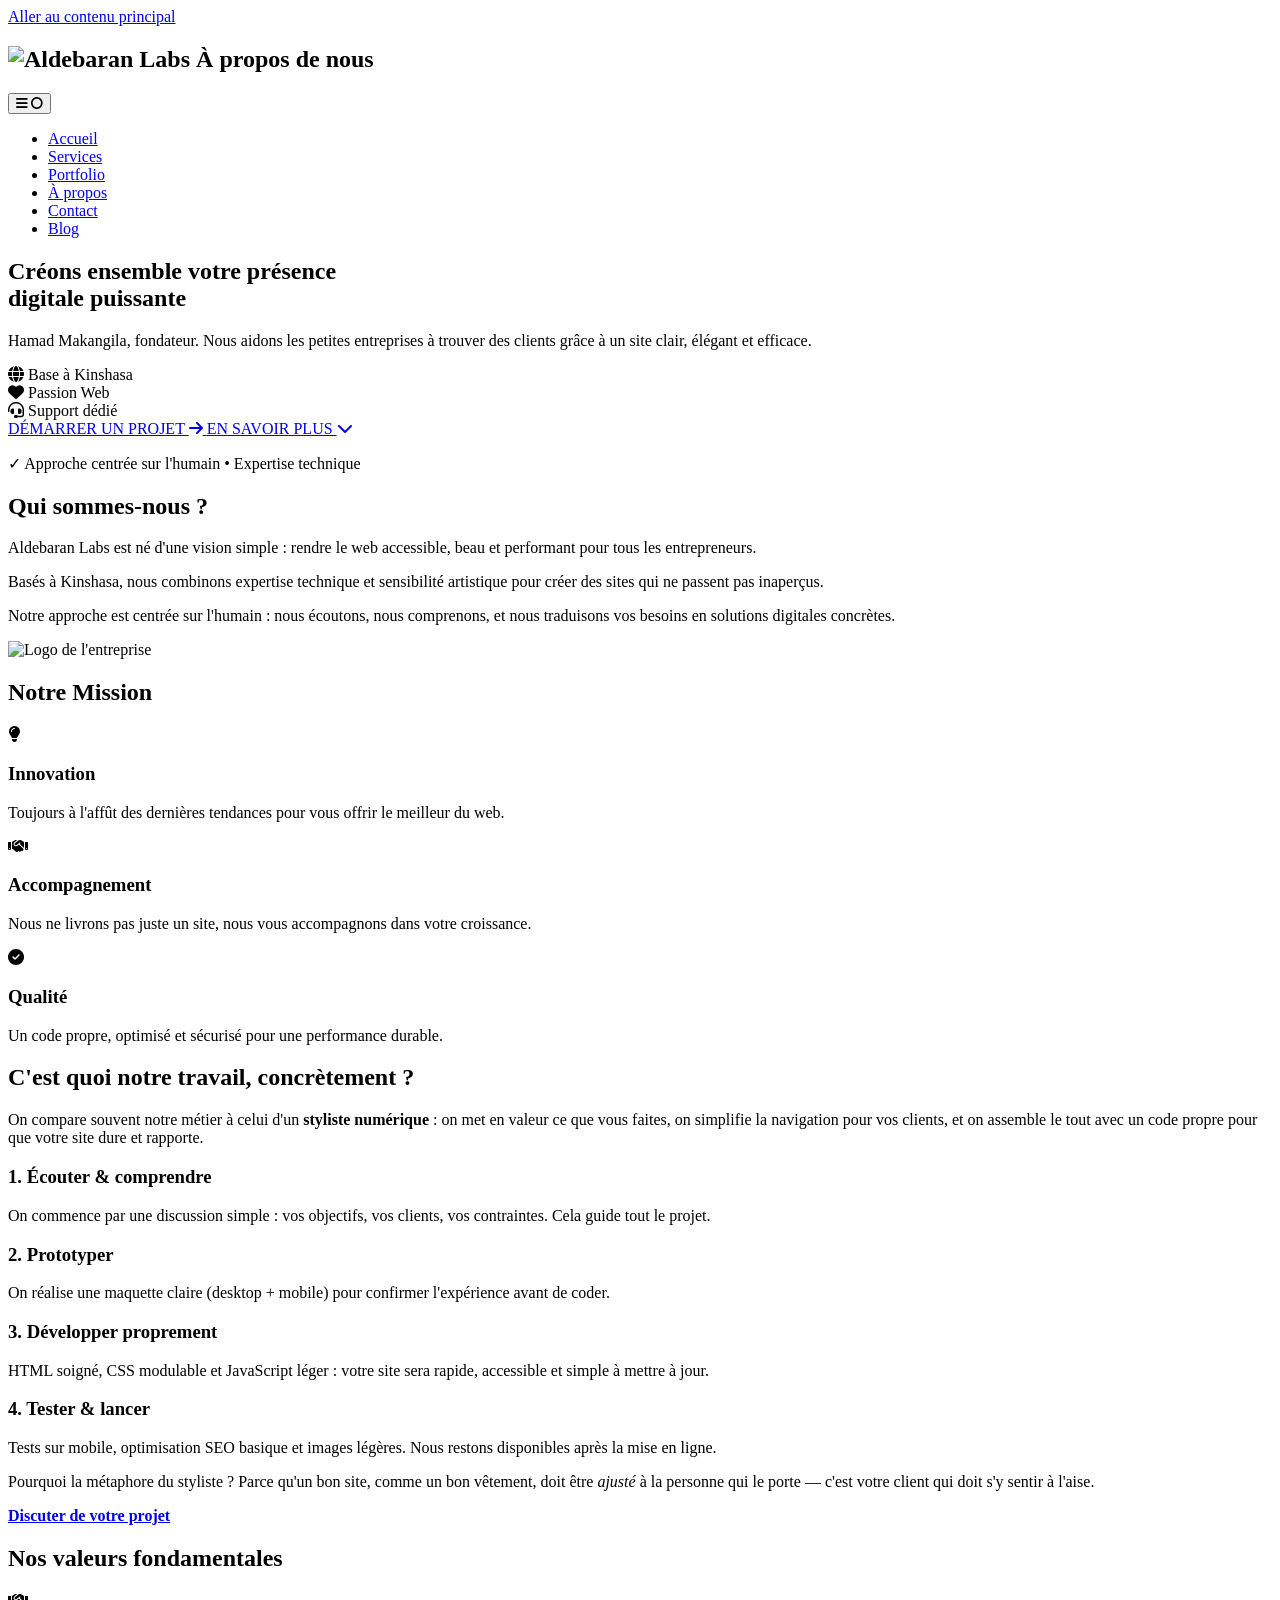
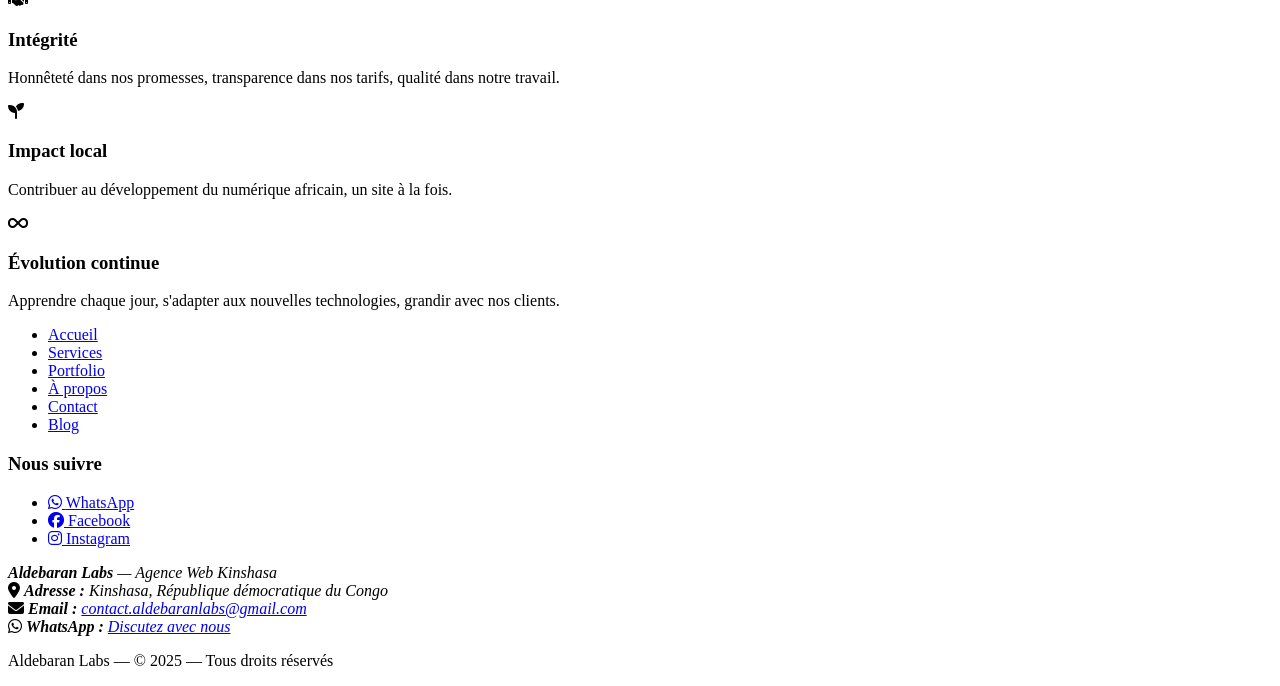
==== about.html @ f5582fbc "Add files via upload" ====
<!DOCTYPE html>
<html lang="fr">
  <head>
    <meta charset="utf-8"/>
    <meta content="width=device-width, initial-scale=1.0" name="viewport"/>
    <meta content="À propos d'Aldebaran Labs : agence web basée à Kinshasa, RDC. Créateur de sites modernes pour PME, restaurants et boutiques. Support local et résultats concrets." name="description"/>
    <meta content="Hamad Makangila, Aldebaran Labs Kinshasa, agence web RDC, créateur sites Afrique francophone, histoire Aldebaran Labs" name="keywords"/>
    <meta content="À propos — Aldebaran Labs | Agence Web Kinshasa" property="og:title"/>
    <meta content="Hamad Makangila, fondateur d'Aldebaran Labs. Agence web basée à Kinshasa dédiée à votre réussite en ligne." property="og:description"/>
    <meta content="./assets/images/logo-aldebaran-labs.svg" property="og:image"/>
    <meta content="https://aldebaranlabs.netlify.app/" property="og:url"/>
    <meta content="summary_large_image" name="twitter:card"/>
    <!-- Favicon: use simplified hexagon SVG for best compatibility at small sizes -->
    <link href="./assets/images/logo-aldebaran-labs.svg" rel="icon" sizes="32x32" type="image/svg+xml"/>
    <link href="https://cdnjs.cloudflare.com/ajax/libs/font-awesome/6.4.0/css/all.min.css" rel="stylesheet"/>
    <link as="font" crossorigin="" href="./assets/typos/Inter/Inter-VariableFont_opsz,wght.ttf" rel="preload" type="font/ttf"/>
    <link href="./css/index.css" rel="stylesheet"/>
    <title>
      Aldebaran Labs — à propos
    </title>
  </head>
  <body>
    <a class="skip-link" href="#main">
      Aller au contenu principal
    </a>
    <header>
      <h2>
        <img alt="Aldebaran Labs" class="logo-img" src="./assets/images/logo-aldebaran-labs.svg"/>
        <span class="logo-text">
          À propos de nous</span>
        </h2>
        <nav aria-label="Navigation principale">
          <button aria-controls="main-navigation" aria-expanded="false" aria-label="Ouvrir le menu" id="btn_menu">
            <i aria-hidden="true" class="fas fa-bars icon-menu">
              o
            </i>
          </button>
          <div class="nav_content" id="main-navigation" role="navigation">
            <ul>
              <li>
                <a href="index.html">
                  Accueil
                </a>
              </li>
              <li>
                <a href="services.html">
                  Services
                </a>
              </li>
              <li>
                <a href="portfolio.html">
                  Portfolio
                </a>
              </li>
              <li>
                <a href="about.html">
                  À propos
                </a>
              </li>
              <li>
                <a href="contact.html">
                  Contact
                </a>
              </li>
              <li>
                <a href="https://blog.aldebaranlabs.netlify.app">
                  Blog
                </a>
              </li>
            </ul>
          </div>
        </nav>
      </header>
      <main id="main">
        <!-- HERO SECTION PREMIUM -->
        <section class="hero_section hero--large">
          <div class="hero-content">
            <h1 class="hero-title" id="about-hero-title">
              Créons ensemble votre
              <span class="gradient-text">
                présence
                <br/>
                digitale puissante
              </span>
            </h1>
            <p class="hero-subtext">
              Hamad Makangila, fondateur. Nous aidons les petites entreprises à trouver des clients grâce à un site clair, élégant et efficace.
            </p>
            <!-- Quick Features -->
            <div class="hero-features">
              <div class="feature-chip">
                <i class="fas fa-globe">
                </i>
                <span>
                  Base à Kinshasa
                </span>
              </div>
              <div class="feature-chip">
                <i class="fas fa-heart">
                </i>
                <span>
                  Passion Web
                </span>
              </div>
              <div class="feature-chip">
                <i class="fas fa-headset">
                </i>
                <span>
                  Support dédié
                </span>
              </div>
            </div>
            <!-- CTA Buttons -->
            <div class="hero-actions">
              <a class="btn btn-primary btn-pulse" href="contact.html">
                <span class="btn-text">
                  DÉMARRER UN PROJET
                </span>
                <span class="btn-icon">
                  <i class="fas fa-arrow-right">
                  </i>
                </span>
              </a>
              <a class="btn btn-outline" href="#about-section">
                <span class="btn-text">
                  EN SAVOIR PLUS
                </span>
                <span class="btn-icon">
                  <i class="fas fa-chevron-down">
                  </i>
                </span>
              </a>
            </div>
            <p class="hero-note">
              <span class="note-badge">
                ✓
              </span>
              Approche centrée sur l'humain • Expertise technique
            </p>
          </div>
          <!-- Decorative blobs -->
          <div class="auto-1">
          </div>
          <div class="auto-2">
          </div>
          <div class="auto-3">
          </div>
        </section>
        <section class="about-section">
          <div class="about-grid">
            <div class="about-content" data-animation="fadeInUp">
              <h2>
                Qui sommes-nous ?
              </h2>
              <p>
                Aldebaran Labs est né d'une vision simple : rendre le web accessible, beau et performant pour tous les entrepreneurs.
              </p>
              <p>
                Basés à Kinshasa, nous combinons expertise technique et sensibilité artistique pour créer des sites qui ne passent pas inaperçus.
              </p>
              <p>
                Notre approche est centrée sur l'humain : nous écoutons, nous comprenons, et nous traduisons vos besoins en solutions digitales concrètes.
              </p>
            </div>
            <div class="about-image" data-animation="fadeInUp" style="border: 3px solid var(--emerald-600); border-radius: var(--radius-full);box-shadow: 0 4px 8px var(--emerald-400);">
              <img alt="Logo de l'entreprise" loading="lazy" src="./assets/images/logo-aldebaran-labs.svg" style="padding: var(--spacing-md);"/>
            </div>
          </div>
        </section>
        <section class="mission-section">
          <div class="container">
            <h2 data-animation="fadeInUp">
              Notre Mission
            </h2>
            <div class="mission-grid">
              <div class="mission-card" data-animation="fadeInUp">
                <i class="fas fa-lightbulb">
                </i>
                <h3>
                  Innovation
                </h3>
                <p>
                  Toujours à l'affût des dernières tendances pour vous offrir le meilleur du web.
                </p>
              </div>
              <div class="mission-card" data-animation="fadeInUp">
                <i class="fas fa-handshake">
                </i>
                <h3>
                  Accompagnement
                </h3>
                <p>
                  Nous ne livrons pas juste un site, nous vous accompagnons dans votre croissance.
                </p>
              </div>
              <div class="mission-card" data-animation="fadeInUp">
                <i class="fas fa-check-circle">
                </i>
                <h3>
                  Qualité
                </h3>
                <p>
                  Un code propre, optimisé et sécurisé pour une performance durable.
                </p>
              </div>
            </div>
          </div>
        </section>
        <section aria-labelledby="work-concret-title" class="work-concret" id="work-concret">
          <div class="container">
            <h2 id="work-concret-title">
              C'est quoi notre travail, concrètement ?
            </h2>
            <p>
              On compare souvent notre métier à celui d'un
              <strong>
                styliste numérique
              </strong>
              : on met en valeur ce que vous faites, on simplifie la navigation pour vos clients, et on assemble le tout avec un code propre pour que votre site dure et rapporte.
            </p>
            <div class="concret-grid">
              <div class="concret-card">
                <h3>
                  1. Écouter &amp; comprendre
                </h3>
                <p>
                  On commence par une discussion simple : vos objectifs, vos clients, vos contraintes. Cela guide tout le projet.
                </p>
              </div>
              <div class="concret-card">
                <h3>
                  2. Prototyper
                </h3>
                <p>
                  On réalise une maquette claire (desktop + mobile) pour confirmer l'expérience avant de coder.
                </p>
              </div>
              <div class="concret-card">
                <h3>
                  3. Développer proprement
                </h3>
                <p>
                  HTML soigné, CSS modulable et JavaScript léger : votre site sera rapide, accessible et simple à mettre à jour.
                </p>
              </div>
              <div class="concret-card">
                <h3>
                  4. Tester &amp; lancer
                </h3>
                <p>
                  Tests sur mobile, optimisation SEO basique et images légères. Nous restons disponibles après la mise en ligne.
                </p>
              </div>
            </div>
            <p>
              Pourquoi la métaphore du styliste ? Parce qu'un bon site, comme un bon vêtement, doit être
              <em>
                ajusté
              </em>
              à la personne qui le porte — c'est votre client qui doit s'y sentir à l'aise.
            </p>
            <a href="contact.html">
              <strong>
                Discuter de votre projet
              </strong>
            </a>
          </div>
        </section>
        <section class="sect-values">
          <div class="container">
            <h2>
              Nos valeurs fondamentales
            </h2>
            <div class="values-grid">
              <div class="value-card">
                <div class="value-icon">
                  <i class="fas fa-handshake"></i>
                </div>
                <h3>
                  Intégrité
                </h3>
                <p>
                  Honnêteté dans nos promesses, transparence dans nos tarifs, qualité dans notre travail.
                </p>
              </div>
              <div class="value-card">
                <div class="value-icon">
                  <i class="fas fa-seedling"></i>
                </div>
                <h3>
                  Impact local
                </h3>
                <p>
                  Contribuer au développement du numérique africain, un site à la fois.
                </p>
              </div>
              <div class="value-card">
                <div class="value-icon">
                  <i class="fas fa-infinity"></i>
                </div>
                <h3>
                  Évolution continue
                </h3>
                <p>
                  Apprendre chaque jour, s'adapter aux nouvelles technologies, grandir avec nos clients.
                </p>
              </div>
            </div>
          </div>
        </section>
      </main>
      <footer>
        <nav aria-label="Navigation pied de page">
          <ul class="footer-nav">
            <li>
              <a href="index.html">
                Accueil
              </a>
            </li>
            <li>
              <a href="services.html">
                Services
              </a>
            </li>
            <li>
              <a href="portfolio.html">
                Portfolio
              </a>
            </li>
            <li>
              <a href="about.html">
                À propos
              </a>
            </li>
            <li>
              <a href="contact.html">
                Contact
              </a>
            </li>
            <li>
              <a href="https://blog.aldebaranlabs.netlify.app">
                <span>
                  Blog
                </span>
              </a>
            </li>
          </ul>
        </nav>
        <section aria-label="Réseaux sociaux" class="reseaux-sociaux">
          <h3>
            Nous suivre
          </h3>
          <ul>
            <li>
              <a aria-label="Nous contacter sur WhatsApp" class="social-icon social-whatsapp" href="https://wa.me/243859367449?text=Bonjour%20Aldebaran%20Labs%2C%20j%27aimerais%20un%20devis.">
                <i class="fab fa-whatsapp">
                </i>
                <span class="social-label">
                  WhatsApp
                </span>
              </a>
            </li>
            <li>
              <a aria-label="Nous suivre sur Facebook" class="social-icon social-facebook" href="https://www.facebook.com/profile.php?id=61587508764470" rel="noopener noreferrer" target="_blank">
                <i class="fab fa-facebook">
                </i>
                <span class="social-label">
                  Facebook
                </span>
              </a>
            </li>
            <li>
              <a aria-label="Nous suivre sur Instagram" class="social-icon social-instagram" href="https://www.instagram.com/aldebaranlabs/" rel="noopener noreferrer" target="_blank">
                <i class="fab fa-instagram">
                </i>
                <span class="social-label">
                  Instagram
                </span>
              </a>
            </li>
          </ul>
        </section>
        <address>
          <strong>
            Aldebaran Labs
          </strong>
          — Agence Web Kinshasa
          <br/>
          <i aria-hidden="true" class="fas fa-map-marker-alt">
          </i>
          <strong>
            Adresse :
          </strong>
          Kinshasa, République démocratique du Congo
          <br/>
          <i aria-hidden="true" class="fas fa-envelope">
          </i>
          <strong>
            Email :
          </strong>
          <a href="mailto:contact.aldebaranlabs@gmail.com">
            contact.aldebaranlabs@gmail.com
          </a>
          <br/>
          <i aria-hidden="true" class="fab fa-whatsapp">
          </i>
          <strong>
            WhatsApp :
          </strong>
          <a href="https://wa.me/243859367449">
            Discutez avec nous
          </a>
        </address>
        <p class="copyright">
          Aldebaran Labs — © 2025 — Tous droits réservés
        </p>
      </footer>
      <script src="./js/main.js">
      </script>
    </body>
  </html>
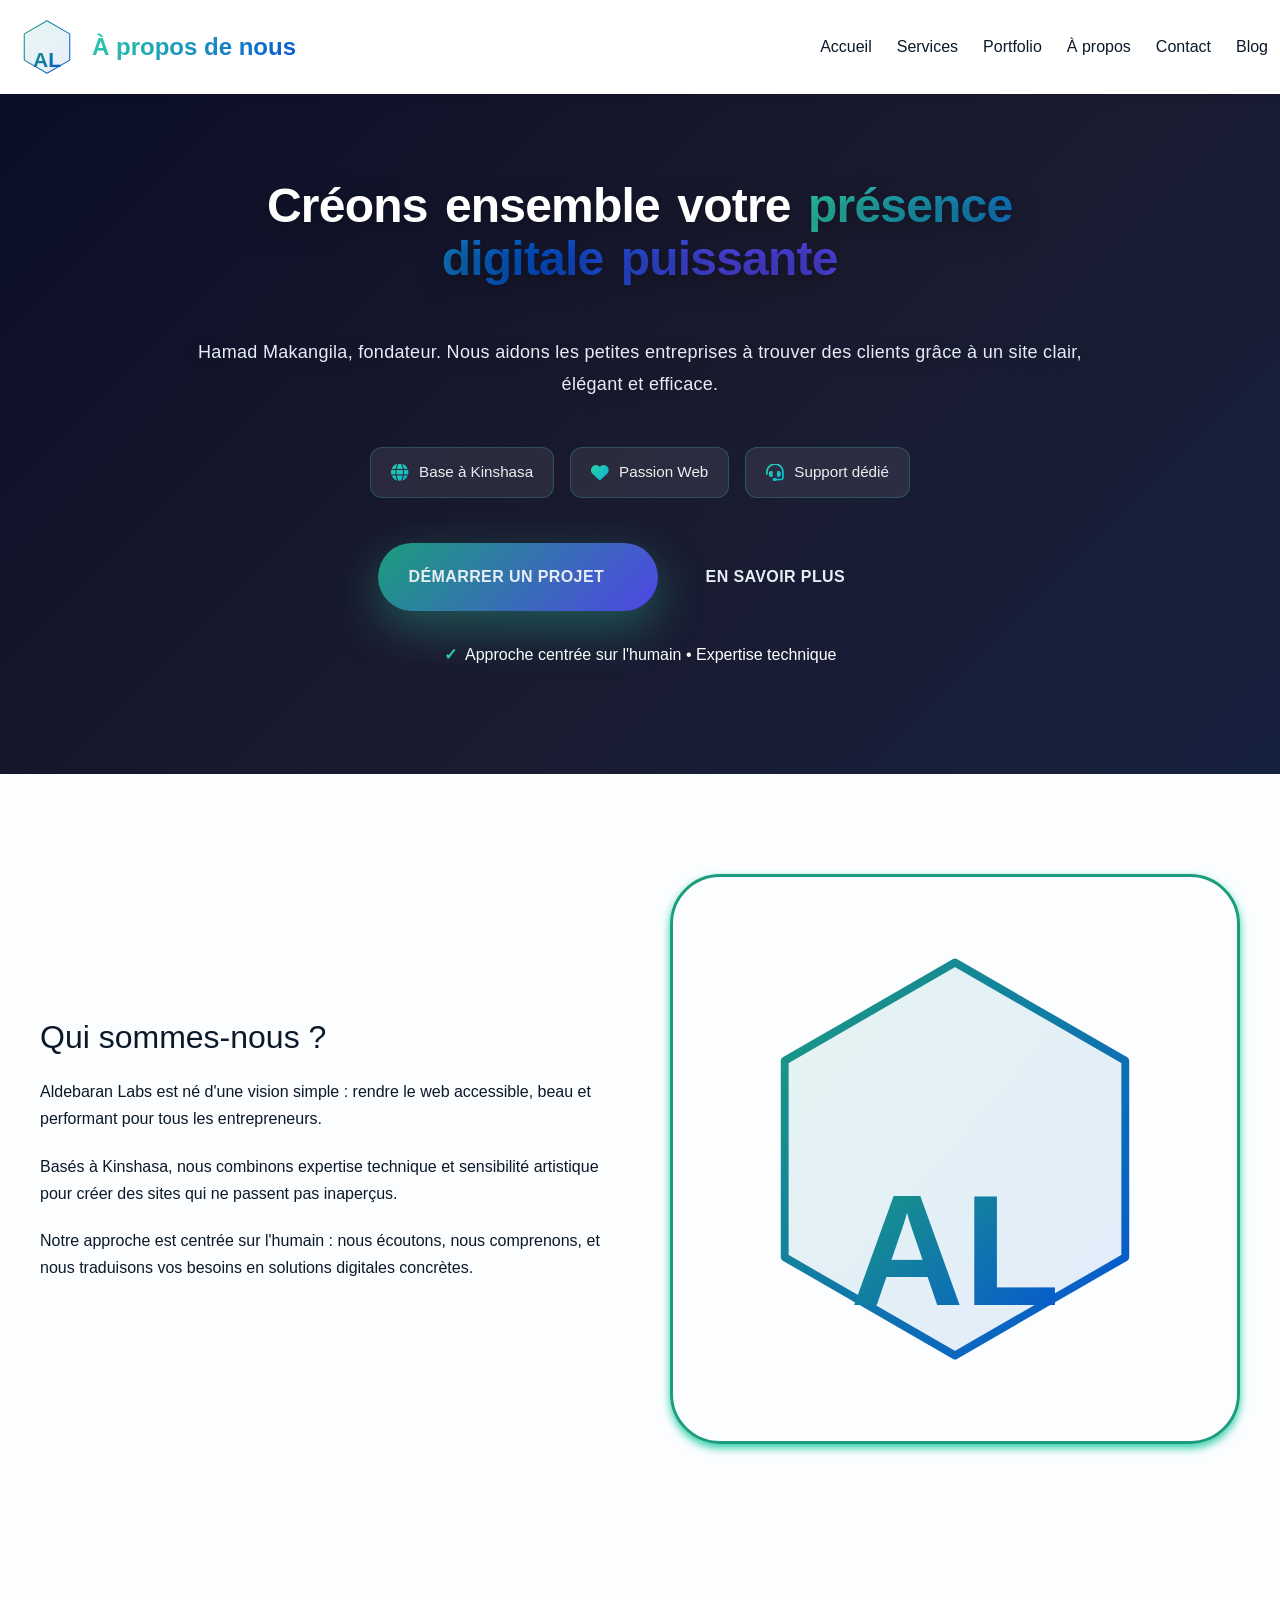
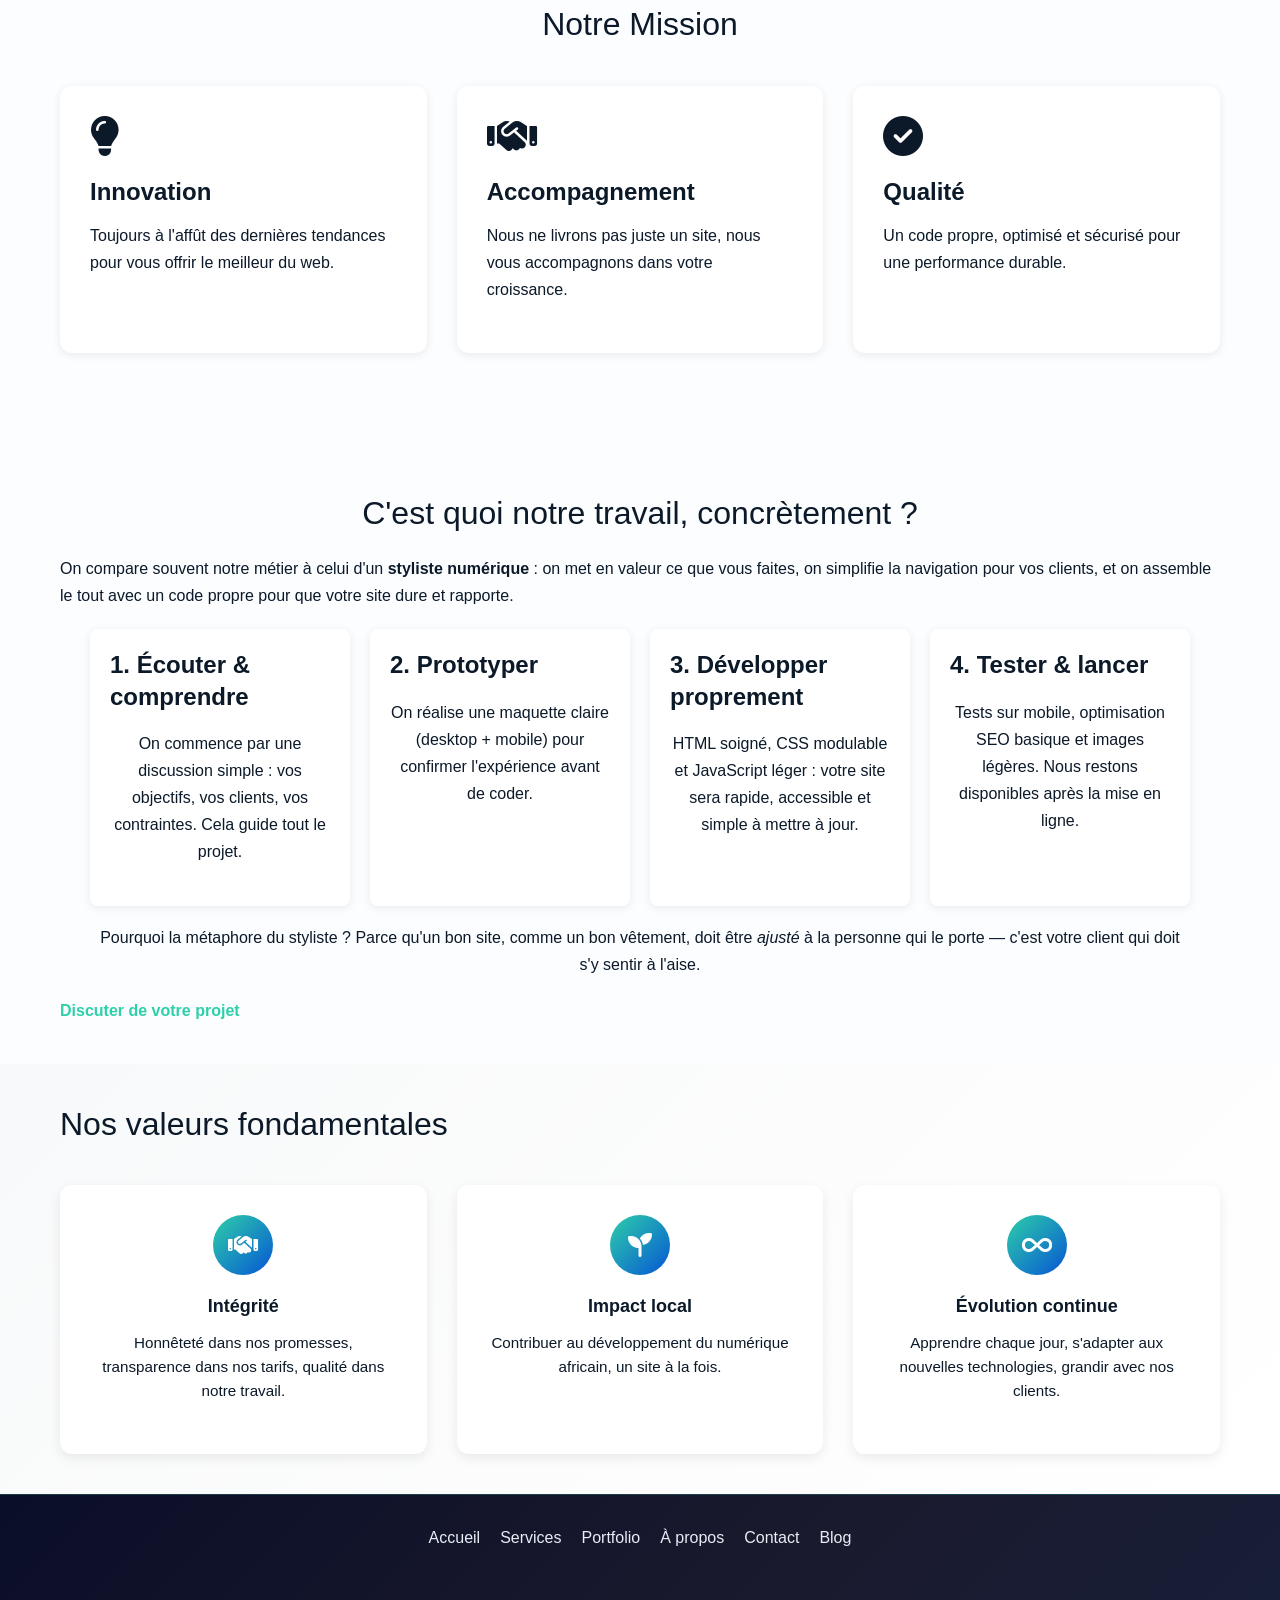
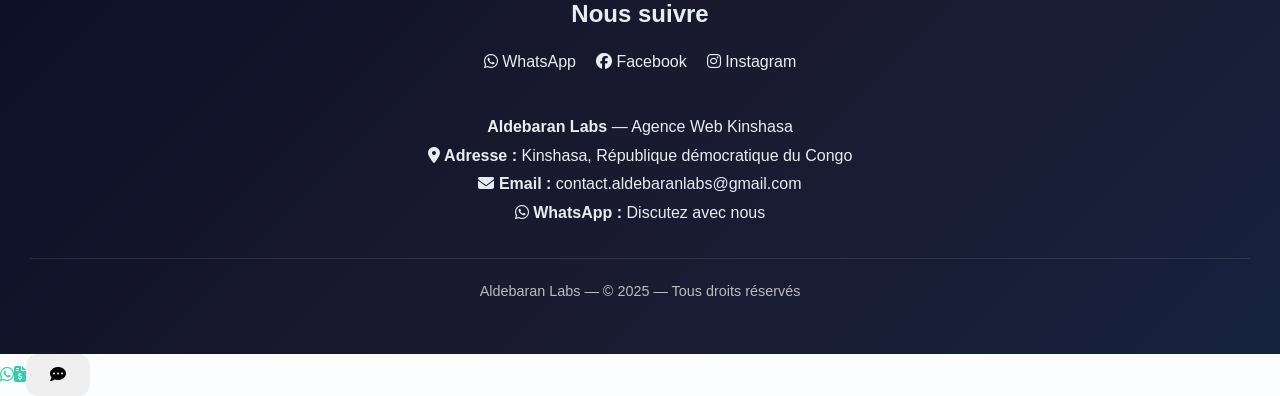
==== commit 3b2bb3fa: "Add files via upload" ====
--- a/about.html
+++ b/about.html
@@ -7,14 +7,14 @@
     <meta content="Hamad Makangila, Aldebaran Labs Kinshasa, agence web RDC, créateur sites Afrique francophone, histoire Aldebaran Labs" name="keywords"/>
     <meta content="À propos — Aldebaran Labs | Agence Web Kinshasa" property="og:title"/>
     <meta content="Hamad Makangila, fondateur d'Aldebaran Labs. Agence web basée à Kinshasa dédiée à votre réussite en ligne." property="og:description"/>
-    <meta content="./assets/images/logo-aldebaran-labs.svg" property="og:image"/>
+    <meta content=" logo-aldebaran-labs.svg" property="og:image"/>
     <meta content="https://aldebaranlabs.netlify.app/" property="og:url"/>
     <meta content="summary_large_image" name="twitter:card"/>
     <!-- Favicon: use simplified hexagon SVG for best compatibility at small sizes -->
-    <link href="./assets/images/logo-aldebaran-labs.svg" rel="icon" sizes="32x32" type="image/svg+xml"/>
+    <link href=" logo-aldebaran-labs.svg" rel="icon" sizes="32x32" type="image/svg+xml"/>
     <link href="https://cdnjs.cloudflare.com/ajax/libs/font-awesome/6.4.0/css/all.min.css" rel="stylesheet"/>
-    <link as="font" crossorigin="" href="./assets/typos/Inter/Inter-VariableFont_opsz,wght.ttf" rel="preload" type="font/ttf"/>
-    <link href="./css/index.css" rel="stylesheet"/>
+    <link as="font" crossorigin="" href=" Inter/Inter-VariableFont_opsz,wght.ttf" rel="preload" type="font/ttf"/>
+    <link href=" index.css" rel="stylesheet"/>
     <title>
       Aldebaran Labs — à propos
     </title>
@@ -25,7 +25,7 @@
     </a>
     <header>
       <h2>
-        <img alt="Aldebaran Labs" class="logo-img" src="./assets/images/logo-aldebaran-labs.svg"/>
+        <img alt="Aldebaran Labs" class="logo-img" src=" logo-aldebaran-labs.svg"/>
         <span class="logo-text">
           À propos de nous</span>
         </h2>
@@ -63,7 +63,7 @@
                 </a>
               </li>
               <li>
-                <a href="https://blog.aldebaranlabs.netlify.app">
+                <a href="https://blog-aldebaranlabs.netlify.app">
                   Blog
                 </a>
               </li>
@@ -163,7 +163,7 @@
               </p>
             </div>
             <div class="about-image" data-animation="fadeInUp" style="border: 3px solid var(--emerald-600); border-radius: var(--radius-full);box-shadow: 0 4px 8px var(--emerald-400);">
-              <img alt="Logo de l'entreprise" loading="lazy" src="./assets/images/logo-aldebaran-labs.svg" style="padding: var(--spacing-md);"/>
+              <img alt="Logo de l'entreprise" loading="lazy" src=" logo-aldebaran-labs.svg" style="padding: var(--spacing-md);"/>
             </div>
           </div>
         </section>
@@ -338,7 +338,7 @@
               </a>
             </li>
             <li>
-              <a href="https://blog.aldebaranlabs.netlify.app">
+              <a href="https://blog-aldebaranlabs.netlify.app">
                 <span>
                   Blog
                 </span>
@@ -415,7 +415,7 @@
           Aldebaran Labs — © 2025 — Tous droits réservés
         </p>
       </footer>
-      <script src="./js/main.js">
+      <script src=" main.js">
       </script>
     </body>
   </html>
--- a/index.css
+++ b/index.css
@@ -0,0 +1,3043 @@
+/* =====================================================
+   ALDEBARAN LABS — STYLESHEET PROFESSIONNEL REFACTORISÉ
+   Structure stricte: Variables → Reset → Base → Composants → Layout → Animations → Responsive
+   ===================================================== */
+
+/* ===== 1. VARIABLES GLOBALES ===== */
+@font-face {
+    font-family: 'inter';
+    src: url('. Inter/Inter-VariableFont_opsz,wght.ttf') format('truetype');
+}
+
+:root {
+    /* --- PALETTE COLOURS --- */
+    /* Émeraude (Vert) */
+    --emerald-400: #2ECFA9;
+    --emerald-600: #1B9D7D;
+    --emerald-900: #0F4C3A;
+    
+    /* Cyan (Bleu ciel) */
+    --cyan-400: #0655d4;
+    --cyan-600: #1535b6;
+    --cyan-900: #020C78;
+    
+    /* Indigo (Violet/Bleu profond) */
+    --indigo-400: #733afa;
+    --indigo-600: #4F46E5;
+    --indigo-900: #312E81;
+    
+    --text-dark: #0B1929;
+    --text-light: #e7edf4;
+    --text-muted: #3c4553;
+    
+    /* Backgrounds */
+    --bg-white: #FFFFFF;
+    --bg-light: #FBFDFF;
+    --gradient-dark: linear-gradient(135deg, #0a0e27 0%, #1a1a2e 50%, #16213e 100%);
+    
+    /* Gradients */
+    --gradient-emerald: linear-gradient(135deg, var(--emerald-400), var(--cyan-400));
+    --gradient-cyan: linear-gradient(135deg, var(--cyan-400), var(--indigo-400));
+    --gradient-indigo: linear-gradient(135deg, var(--indigo-400), var(--indigo-600));
+    
+    /* Typography */
+    --font-family: 'inter', -apple-system, BlinkMacSystemFont, 'Segoe UI', sans-serif;
+    --font-size-base: 1rem;
+    --font-size-sm: 0.875rem;
+    --font-size-lg: 1.125rem;
+    --font-size-xl: 1.5rem;
+    --font-size-1xl:2rem;
+    --font-size-2xl: 2.5rem;
+    --font-weight-normal: 400;
+    --font-weight-medium: 500;
+    --font-weight-semibold: 600;
+    --font-weight-bold: 700;
+    
+    /* Spacing */
+    --spacing-xs: 8px;
+    --spacing-sm: 12px;
+    --spacing-md: 20px;
+    --spacing-lg: 30px;
+    --spacing-xl: 40px;
+    --spacing-2xl: 60px;
+    --spacing-3xl: 80px;
+    
+    /* Border Radius */
+    --radius-sm: 6px;
+    --radius-md: 8px;
+    --radius-lg: 12px;
+    --radius-xl: 16px;
+    --radius-full: 50px;
+    
+    /* Shadows */
+    --shadow-sm: 0 2px 10px rgba(0, 0, 0, 0.08);
+    --shadow-md: 0 6px 18px rgba(0, 0, 0, 0.12);
+    --shadow-lg: 0 12px 30px rgba(0, 0, 0, 0.15);
+    
+    /* Transitions */
+    --transition-fast: 0.2s ease;
+    --transition-normal: 0.3s ease;
+    --transition-slow: 0.5s ease;
+    --transition-bounce: cubic-bezier(0.34, 1.56, 0.64, 1);
+}
+
+/* ===== 2. RESET & NORMALIZE ===== */
+* {
+    margin: 0;
+    padding: 0;
+    box-sizing: border-box;
+}
+
+html {
+    scroll-behavior: smooth;
+    font-size: 16px;
+}
+
+body {
+    font-family: var(--font-family);
+    font-size: var(--font-size-base);
+    line-height: 1.6;
+    color: var(--text-dark);
+    background-color: var(--bg-light);
+    display: flex;
+    flex-direction: column;
+    overflow-x: hidden; /* Empêcher le scroll horizontal */
+}
+
+* {
+    -webkit-font-smoothing: antialiased;
+    -moz-osx-font-smoothing: grayscale;
+}
+
+img {
+    max-width: 100%;
+    height: auto;
+    display: block;
+}
+
+/* ===== 3. BASE STYLES ===== */
+h1, h2, h3, h4, h5, h6 {
+    font-weight: var(--font-weight-bold);
+    line-height: 1.3;
+    margin-bottom: var(--spacing-md);
+    color: var(--text-dark);
+}
+
+h1 {
+    font-size: 2.5rem;
+    font-weight: var(--font-weight-black);
+    letter-spacing: -0.02em;
+}
+
+h2 {
+    font-size: 2rem;
+    font-weight: var(--font-weight-extrabold);
+}
+
+h3 {
+    font-size: 1.5rem;
+    font-weight: var(--font-weight-bold);
+}
+
+h4 {
+    font-size: 1.25rem;
+    font-weight: var(--font-weight-bold);
+}
+
+h5 {
+    font-size: 1.1rem;
+    font-weight: var(--font-weight-semibold);
+}
+
+h6 {
+    font-size: 1rem;
+    font-weight: var(--font-weight-semibold);
+}
+
+p {
+    margin-bottom: var(--spacing-md);
+    line-height: 1.7;
+}
+
+a {
+    color: var(--emerald-400);
+    text-decoration: none;
+    transition: color var(--transition-normal);
+}
+
+a:hover {
+    color: var(--emerald-600);
+}
+
+ul, ol {
+    margin-left: 20px;
+    margin-bottom: var(--spacing-md);
+}
+
+li {
+    margin-bottom: 8px;
+}
+
+/* ===== 4. COMPOSANTS RÉUTILISABLES ===== */
+
+/* --- BADGES --- */
+.badge {
+    display: inline-flex;
+    align-items: center;
+    gap: 8px;
+    padding: 10px 20px;
+    border-radius: var(--radius-full);
+    font-weight: var(--font-weight-bold);
+    font-size: 0.75rem;
+    text-transform: uppercase;
+    letter-spacing: 1px;
+}
+
+.badge--muted {
+    background: rgba(46, 207, 169, 0.15);
+    color: var(--emerald-light);
+    border: 1px solid rgba(46, 207, 169, 0.3);
+    backdrop-filter: blur(10px);
+}
+
+/* --- BOUTONS & CTA --- */
+.btn,
+button,
+[role="button"] {
+    display: inline-block;
+    padding: 12px 24px;
+    border: none;
+    border-radius: var(--radius-lg);
+    font-family: var(--font-family);
+    font-size: 1rem;
+    font-weight: var(--font-weight-bold);
+    cursor: pointer;
+    transition: all var(--transition-normal);
+    text-decoration: none;
+    text-align: center;
+}
+
+.btn-header-cta {
+    background: linear-gradient(135deg, var(--emerald-light), var(--cyan-light));
+    color: white;
+    padding: clamp(14px, 2vw, 18px) clamp(28px, 6vw, 50px);
+    border-radius: var(--radius-full);
+    text-decoration: none;
+    font-weight: var(--font-weight-bold);
+    display: inline-flex;
+    align-items: center;
+    gap: 10px;
+    transition: all 0.35s cubic-bezier(0.4, 0, 0.2, 1);
+    box-shadow: 0 15px 40px rgba(46, 207, 169, 0.4);
+    margin-top: clamp(20px, 5vw, 35px);
+    position: relative;
+    overflow: hidden;
+}
+
+.btn-header-cta:hover {
+    transform: translateY(-3px);
+    box-shadow: 0 20px 50px rgba(46, 207, 169, 0.5);
+}
+
+.cta_devis {
+    background: linear-gradient(135deg, var(--emerald-400), var(--cyan-400));
+    color: white;
+    padding: 14px 28px;
+    border: none;
+    border-radius: var(--radius-full);
+    font-weight: var(--font-weight-bold);
+    text-decoration: none;
+    display: inline-flex;
+    align-items: center;
+    gap: 10px;
+    transition: all var(--transition-normal);
+    box-shadow: 0 10px 30px rgba(46, 207, 169, 0.3);
+    font-size: 1rem;
+}
+
+.cta_devis:hover {
+    transform: translateY(-2px);
+    box-shadow: 0 15px 40px rgba(46, 207, 169, 0.4);
+}
+
+/* --- TEXT UTILITIES --- */
+.gradient-text {
+    background: linear-gradient(120deg, var(--emerald-light), var(--cyan-light), var(--indigo-light));
+    -webkit-background-clip: text;
+    background-clip: text;
+    -webkit-text-fill-color: transparent;
+    display: inline;
+}
+
+.text-accent {
+    color: var(--emerald-400);
+    font-weight: var(--font-weight-semibold);
+}
+
+.text-accent--cyan {
+    color: var(--cyan-400);
+    font-weight: var(--font-weight-semibold);
+}
+
+/* --- CARDS --- */
+.card {
+    background: var(--bg-white);
+    border-radius: var(--radius-lg);
+    padding: 30px;
+    border: 1px solid var(--slate-100);
+    transition: transform var(--transition-normal), box-shadow var(--transition-normal);
+    cursor: pointer;
+    position: relative;
+    overflow: hidden;
+}
+
+.card:hover {
+    transform: translateY(-10px);
+    box-shadow: 0 20px 50px rgba(46, 207, 169, 0.12);
+    border-color: var(--emerald-400);
+}
+
+.service-card {
+    background: var(--bg-white);
+    border-radius: var(--radius-lg);
+    overflow: hidden;
+    border: 1px solid var(--slate-100);
+    box-shadow: 0 4px 12px rgba(2, 6, 23, 0.06);
+    transition: transform 0.28s ease, box-shadow 0.28s ease, border-color 0.28s ease;
+    cursor: pointer;
+
+}
+.service-card:hover {
+    transform: translateY(-8px);
+    box-shadow: 0 12px 32px rgba(2, 6, 23, 0.08);
+}
+
+.service-card:hover  i {
+    transform: scale(1.29);
+    rotate: 10deg;
+    transition: all var(--transition-slow);
+}
+
+.service-icon {
+    width: 60px;
+    height: 60px;
+    border-radius: var(--radius-lg);
+    display: flex;
+    align-items: center;
+    justify-content: center;
+    color: white;
+    font-size: 1.8rem;
+    margin-bottom: 25px;
+    box-shadow: 0 8px 20px rgba(46, 207, 169, 0.3);
+}
+
+.service-card .service-body {
+    padding: 30px;
+}
+
+.service-bar {
+    height: 5px;
+    transform: scaleX(0);
+    transition: transform 0.28s ease;
+    display: block;
+}
+
+.service-card:hover .service-bar {
+    transform: scaleX(1);
+}
+
+.service-tags {
+    display: flex;
+    gap: 8px;
+    flex-wrap: wrap;
+}
+
+.service-tags span {
+    font-size: 0.8rem;
+    background: var(--bg-light);
+    color: var(--slate-medium);
+    padding: 6px 12px;
+    border-radius: var(--radius-sm);
+}
+
+.card-icon {
+    width: 60px;
+    height: 60px;
+    border-radius: var(--radius-lg);
+    display: flex;
+    align-items: center;
+    justify-content: center;
+    color: var(--text-light);
+    font-size: 1.8rem;
+    margin-bottom: 25px;
+    box-shadow: 0 8px 20px rgba(0, 0, 0, 0.06);
+}
+.contact-title {
+    font-weight: var(--font-weight-semibold);
+}
+/* --- CONTACT CARDS --- */
+.contact-card {
+    display: flex;
+    gap: var(--spacing-sm);
+    margin-bottom: var(--spacing-md);
+    padding: var(--spacing-md);
+    background: var(--bg-white);
+    border-radius: var(--radius-lg);
+    transition: all var(--transition-normal);
+    border-left: 4px solid;
+    box-shadow: var(--shadow-sm);
+}
+
+.contact-card--emerald {
+    border-left-color: var(--cyan-600);
+}
+
+.contact-card--emerald:hover {
+    box-shadow: 0 12px 32px rgba(46, 207, 169, 0.2);
+    transform: translateX(4px);
+}
+
+.contact-card--whatsapp {
+    border-left-color: #25D366;
+}
+
+.contact-card--whatsapp:hover {
+    box-shadow: 0 12px 32px rgba(37, 211, 102, 0.2);
+    transform: translateX(4px);
+}
+
+.contact-card__icon {
+    width: 60px;
+    height: 60px;
+    border-radius: 50%;
+    display: flex;
+    align-items: center;
+    justify-content: center;
+    color: white;
+    font-size: 1.5rem;
+    flex-shrink: 0;
+}
+
+.contact-card__icon--emerald {
+    background:var(--gradient-cyan);
+}
+
+.contact-card__icon--whatsapp {
+    background: var(--emerald-400);
+}
+
+.contact-card__content h3 {
+    font-weight: var(--font-weight-bold);
+    color: var(--text-muted);
+    margin-bottom: var(--spacing-xs);
+    font-size: var(--font-size-base);
+}
+
+.contact-card__link {
+    text-decoration: none;
+    font-weight: var(--font-weight-semibold);
+    transition: color var(--transition-normal);
+}
+
+.contact-card__link--emerald {
+    color: var(--cyan-600);
+}
+
+.contact-card__link--emerald:hover {
+    color: var(--indigo-600);
+}
+
+.contact-card__link--whatsapp {
+    color: #25D366;
+}
+
+.contact-card__link--whatsapp:hover {
+    color: #20A652;
+}
+
+
+.contact-card__desc {
+    font-size: var(--font-size-sm);
+    color: var(--slate-light);
+    margin-top: 6px;
+}
+
+/* --- FORMS --- */
+.contact-form {
+    background: white;
+    border: 1px solid #E2E8F0;
+    border-radius: var(--radius-lg);
+    padding: 28px;
+    animation: fadeInUp 0.6s ease 0.2s both;
+}
+
+/* ===== PORTFOLIO GRID ===== */
+.portfolio {
+    padding: var(--spacing-2xl) var(--spacing-lg) var(--spacing-xl);
+    background: linear-gradient(180deg, rgba(15, 19, 33, 0.95) 0%, rgba(251, 253, 255, 0.08) 100%);
+}
+
+.portfolio h2 {
+    max-width: 900px;
+    margin: 0 auto;
+    font-size: 2.25rem;
+    color: var(--text-dark);
+    text-align: center;
+}
+
+.portfolio-intro {
+    max-width: 880px;
+    margin: var(--spacing-lg) auto 0;
+    color: var(--text-muted);
+    font-size: 1.05rem;
+    line-height: 1.75;
+    text-align: center;
+}
+
+.portfolio-intro a {
+    font-weight: var(--font-weight-semibold);
+    color: var(--emerald-400);
+}
+
+.portfolio-filters {
+    display: flex;
+    flex-wrap: wrap;
+    justify-content: center;
+    gap: 12px;
+    margin: var(--spacing-xl) auto;
+}
+
+.filter-btn {
+    border: 1px solid rgba(46, 207, 169, 0.35);
+    background: rgba(255, 255, 255, 0.1);
+    color: var(--text-light);
+    padding: 10px 18px;
+    border-radius: var(--radius-full);
+    font-weight: var(--font-weight-semibold);
+    cursor: pointer;
+    transition: all var(--transition-normal);
+    min-width: 120px;
+    text-align: center;
+}
+
+.filter-btn:hover {
+    background: rgba(46, 207, 169, 0.2);
+}
+
+.filter-btn.active {
+    background: linear-gradient(135deg, var(--emerald-400), var(--cyan-400));
+    border-color: var(--emerald-400);
+    color: var(--bg-white);
+    box-shadow: 0 18px 40px rgba(46, 207, 169, 0.25);
+}
+
+.projects-grid {
+    display: grid;
+    grid-template-columns: repeat(auto-fit, minmax(280px, 1fr));
+    gap: var(--spacing-lg);
+    max-width: 1200px;
+    margin: var(--spacing-lg) auto 0;
+    padding: 0 var(--spacing-sm);
+}
+
+.project {
+    background: var(--bg-white);
+    border-radius: var(--radius-lg);
+    overflow: hidden;
+    box-shadow: var(--shadow-sm);
+    display: grid;
+    grid-template-rows: auto 1fr;
+    transition: transform var(--transition-normal), box-shadow var(--transition-normal);
+}
+
+.project:hover {
+    transform: translateY(-6px);
+    box-shadow: 0 20px 50px rgba(46, 207, 169, 0.22);
+}
+
+.project-media-container {
+    position: relative;
+    width: 100%;
+    height: 0;
+    padding-bottom: 56.25%;
+    overflow: hidden;
+}
+.screenshot-carousel {
+    position: absolute;
+    inset: 0;
+}
+
+.screenshot-carousel img {
+    width: 100%;
+    height: 100%;
+    object-fit: contain;
+    object-position: center;
+    transition: transform var(--transition-normal);
+    background: rgba(250, 252, 255, 0.7);
+}
+
+.project:hover .screenshot-carousel img {
+    transform: scale(1.05);
+}
+
+.project-meta {
+    padding: var(--spacing-lg);
+    display: flex;
+    flex-direction: column;
+    gap: var(--spacing-sm);
+}
+
+.project-meta h3 {
+    display: flex;
+    align-items: center;
+    gap: 12px;
+    margin: 0;
+    font-size: 1.35rem;
+}
+
+.project-meta h3 i {
+    color: var(--emerald-400);
+    font-size: 1.1rem;
+}
+
+.project-desc {
+    color: var(--text-muted);
+    font-size: 1rem;
+    line-height: 1.6;
+    margin: 0;
+    flex: 1;
+}
+
+.project-tags {
+    display: flex;
+    flex-wrap: wrap;
+    gap: 10px;
+    padding: 0;
+    margin: 0;
+    list-style: none;
+}
+
+.project-tags li {
+    background: rgba(46, 207, 169, 0.12);
+    color: var(--text-muted);
+    padding: 6px 14px;
+    border-radius: var(--radius-full);
+    font-size: 0.85rem;
+    white-space: nowrap;
+}
+
+.project-cta {
+    margin-top: 12px;
+    align-self: flex-start;
+    text-decoration: none;
+    display: inline-flex;
+    align-items: center;
+    gap: 10px;
+    padding: 10px 18px;
+    border-radius: var(--radius-full);
+    background: linear-gradient(135deg, var(--emerald-400), var(--cyan-400));
+    color: var(--bg-white);
+    font-weight: var(--font-weight-semibold);
+    transition: transform var(--transition-normal), box-shadow var(--transition-normal);
+}
+
+.project-cta:hover {
+    transform: translateY(-2px);
+    box-shadow: 0 15px 40px rgba(46, 207, 169, 0.25);
+}
+
+/* project-card base styles (used everywhere) */
+.project-card {
+    background: #fff;
+    border-radius: var(--radius-lg);
+    overflow: hidden;
+    box-shadow: var(--shadow-sm);
+    position: relative;
+    transition: transform var(--transition-normal), box-shadow var(--transition-normal);
+    cursor: pointer;
+    display: flex;
+    flex-direction: column;
+}
+
+.project-card:hover,
+.project-card:focus {
+    transform: translateY(-6px);
+    box-shadow: 0 15px 40px rgba(46, 207, 169, 0.2);
+}
+
+.project-image {
+    height: 160px;
+    overflow: hidden;
+}
+
+.project-image img {
+    width: 100%;
+    height: 100%;
+    object-fit: cover;
+    display: block;
+}
+
+.project-card h3 {
+    padding: var(--spacing-md);
+    font-size: 1.25rem;
+}
+
+.project-card p {
+    padding: 0 var(--spacing-md) var(--spacing-md);
+    flex-grow: 1;
+}
+
+.project-card .btn {
+    margin: 0 var(--spacing-md) var(--spacing-md);
+    align-self: flex-start;
+    font-size: 0.875rem;
+    padding: 8px 16px;
+}
+/* ===== CONFETTI FUN ===== */
+.confetti-piece {
+    position: fixed;
+    width: 8px;
+    height: 8px;
+    background-color: var(--emerald-400);
+    opacity: 0.9;
+    animation: confetti-fall 2s linear forwards;
+    z-index: 9999;
+}
+@keyframes confetti-fall {
+    0% { transform: translateY(0) rotate(0); }
+    100% { transform: translateY(100vh) rotate(720deg); opacity: 0; }
+}
+
+/* cursor trail little dot */
+.cursor-trail {
+    position: fixed;
+    width: 12px;
+    height: 12px;
+    background: var(--emerald-400);
+    border-radius: 50%;
+    pointer-events: none;
+    mix-blend-mode: difference;
+    transform: translate(-50%, -50%);
+    transition: background 0.2s ease;
+}
+
+.contact-form__group {
+    margin-bottom: 20px;
+}
+
+.contact-form__label {
+    display: block;
+    font-weight: var(--font-weight-bold);
+    color: var(--slate-dark);
+    margin-bottom: 10px;
+    font-size: 0.95rem;
+}
+
+.contact-form__input,
+.contact-form__select,
+.contact-form__textarea {
+    width: 100%;
+    padding: 14px 16px;
+    border: 2px solid #E2E8F0;
+    border-radius: var(--radius-md);
+    font-size: 1rem;
+    box-sizing: border-box;
+    transition: all var(--transition-normal);
+    font-weight: var(--font-weight-medium);
+    font-family: inherit;
+}
+
+.contact-form__input:focus,
+.contact-form__select:focus,
+.contact-form__textarea:focus {
+    border-color: #2ECFA9;
+    box-shadow: 0 0 0 3px rgba(46, 207, 169, 0.1);
+    outline: none;
+}
+
+.contact-form__textarea {
+    resize: vertical;
+    margin-bottom: 25px;
+}
+
+.contact-form__button {
+    width: 100%;
+    background: linear-gradient(135deg, #2ECFA9, #06B6D4);
+    color: white;
+    padding: 16px 20px;
+    border: none;
+    border-radius: var(--radius-md);
+    font-weight: var(--font-weight-extrabold);
+    font-size: 1.05rem;
+    cursor: pointer;
+    transition: all var(--transition-normal);
+    box-shadow: 0 10px 30px rgba(46, 207, 169, 0.3);
+    display: flex;
+    align-items: center;
+    justify-content: center;
+    gap: 10px;
+}
+
+.contact-form__button:hover {
+    transform: translateY(-2px);
+    box-shadow: 0 15px 40px rgba(46, 207, 169, 0.4);
+}
+
+.contact-form__note {
+    font-size: 0.8rem;
+    color: var(--slate-light);
+    margin-top: 15px;
+    text-align: center;
+}
+
+/* --- MISSION CARDS --- */
+.mission-card {
+    background: white;
+    padding: 30px;
+    border-radius: var(--radius-lg);
+    box-shadow: var(--shadow-sm);
+}
+
+.mission-card i {
+    font-size: 2.5rem;
+    color: var(--primary);
+    margin-bottom: 20px;
+}
+
+.mission-card h3 {
+    margin-bottom: 15px;
+}
+
+/* --- CONCRET CARDS --- */
+.concret-card {
+    background: var(--bg-white);
+    padding: 20px;
+    border-radius: var(--radius-md);
+    box-shadow: var(--shadow-sm);
+}
+
+.concret-card h3 {
+    margin-bottom: 12px;
+}
+
+/* --- INFO BOXES --- */
+.contact-info-box {
+    padding: 28px;
+    background: linear-gradient(135deg, rgba(46, 207, 169, 0.08), rgba(6, 182, 212, 0.08));
+    border-radius: var(--radius-lg);
+    margin-top: 40px;
+    border: 1px solid rgba(46, 207, 169, 0.2);
+}
+
+.contact-info-box h3 {
+    font-weight: var(--font-weight-extrabold);
+    color: var(--slate-dark);
+    margin-bottom: 18px;
+    font-size: 1.05rem;
+}
+
+.contact-info-box ul {
+    list-style: none;
+    padding: 0;
+    margin: 0;
+}
+
+.contact-info-box li {
+    color: var(--slate-medium);
+    padding: 8px 0;
+    font-weight: var(--font-weight-medium);
+    display: flex;
+    align-items: center;
+    gap: 10px;
+}
+
+.contact-info-box .icon {
+    color: #2ECFA9;
+    font-size: 1rem;
+}
+
+/* --- IMAGE UTILITIES --- */
+.img-cover {
+    object-fit: cover;
+    border-radius: var(--radius-md);
+}
+
+/* --- ICON MENU --- */
+.icon-menu {
+    font-size: 1.25rem;
+}
+
+/* ===== 5. LAYOUT ===== */
+
+/* --- HEADER --- */
+header {
+    background: var(--bg-white);
+    padding: var(--spacing-sm);
+    box-shadow: var(--shadow-sm);
+    position: sticky;
+    top: 0;
+    z-index: 1000;
+    border-bottom: 1px solid var(--slate-100);
+    display: flex;
+    align-items: center;
+    gap: 20px;
+    justify-content: space-between;
+}
+
+header h2 {
+    display: flex;
+    align-items: center;
+    gap: 10px;
+    font-size: 1.5rem;
+    margin: 0;
+}
+
+.logo-img {
+    max-width: 70px;
+    height: auto;
+}
+
+.logo-text {
+    background: var(--gradient-emerald);
+    -webkit-background-clip: text;
+    background-clip: text;
+    -webkit-text-fill-color: transparent;
+    font-weight: var(--font-weight-bold);
+    font-size: var(--font-size-xl);
+}
+
+.labs-text {
+    background: var(--gradient-cyan);
+    -webkit-background-clip: text;
+    background-clip: text;
+    -webkit-text-fill-color: transparent;
+}
+
+/* --- NAVIGATION --- */
+nav {
+    display: flex;
+    align-items: center;
+    gap: 20px;
+}
+
+nav ul {
+    list-style: none;
+    display: flex;
+    gap: 20px;
+    margin: 0;
+}
+
+nav a {
+    color: var(--text-dark);
+    font-weight: var(--font-weight-medium);
+    transition: color var(--transition-normal);
+}
+
+nav a:hover {
+    color: var(--emerald-400);
+}
+
+/* --- HAMBURGER BUTTON --- */
+#btn_menu {
+    display: none;
+    background: none;
+    border: none;
+    cursor: pointer;
+    padding: 8px;
+    color: var(--text-dark);
+    font-size: 1.5rem;
+    transition: color var(--transition-normal);
+}
+
+#btn_menu:hover {
+    color: var(--emerald-400);
+}
+
+.nav_content {
+    display: flex;
+    align-items: center;
+    gap: 30px;
+}
+
+.nav_content a {
+    text-decoration: none;
+}
+
+.nav_content ul {
+    display: flex;
+    list-style: none;
+    margin: 0;
+    padding: 0;
+    gap: 25px;
+}
+
+.nav_content li {
+    margin: 0;
+}
+
+.nav_content.active {
+    display: flex !important;
+}
+
+/* --- MAIN & SECTIONS --- */
+main {
+    flex: 1;
+    width: 100%;
+}
+
+section {
+    width: 100%;
+}
+
+.container {
+    max-width: 1200px;
+    margin: 0 auto;
+    padding: 0 20px;
+}
+
+/* --- HERO SECTION --- */
+.hero_section {
+    background: var(--gradient-dark);
+    color: var(--text-muted);
+    text-align: center;
+    position: relative;
+    display: flex;
+    flex-direction: column;
+    align-items: center;
+    justify-content: center;
+    margin-bottom: var(--spacing-xl);
+}
+
+/* larger hero variations used on home and major pages */
+.hero_section.hero--large {
+    background: var(--gradient-dark);
+    color: var(--bg-white);
+    padding: 80px 24px;
+    text-align: center;
+    position: relative;
+    min-height: 680px;
+    display: flex;
+    align-items: center;
+    justify-content: center;
+}
+
+/* decorative blobs inside hero */
+.hero-blob {
+    position: absolute;
+    border-radius: 50%;
+    pointer-events: none;
+    animation: float 2s ease-in-out infinite;
+}
+.hero-blob--1 { width: 300px; height: 300px; background: rgba(46, 207, 169, 0.08); top: -100px; right: -100px; }
+.hero-blob--2 { width: 200px; height: 200px; background: rgba(6, 181, 212, 0.08); bottom: 50px; right: 50px; animation-direction: reverse; }
+.hero-blob--3 { width: 250px; height: 250px; background: rgba(99, 102, 241, 0.06); bottom: -100px; left: -50px; }
+
+/* OLD CLASSES - kept for backward compatibility */
+.auto-48, .auto-49, .auto-50 {
+    position: absolute;
+    border-radius: 50%;
+    pointer-events: none;
+    animation: float 2s ease-in-out infinite;
+}
+.auto-48 { width: 300px; height: 300px; background: rgba(46, 207, 169, 0.08); top: -100px; right: -100px; overflow:hidden; }
+.auto-49 { width: 200px; height: 200px; background: rgba(6, 181, 212, 0.08); bottom: 50px; right: 50px; animation-duration: 2s; animation-direction: reverse; }
+.auto-50 { width: 250px; height: 250px; background: rgba(99, 102, 241, 0.06); bottom: -100px; left: -50px; animation-duration: 2s; }
+
+
+.badge {
+    z-index: 3;
+    position: relative;
+    opacity: 0;
+    animation: fadeInUp 0.8s cubic-bezier(0.34, 1.56, 0.64, 1) 0.15s forwards;
+    font-size: 0.85rem;
+    letter-spacing: 1px;
+    text-transform: uppercase;
+    display: inline-block;
+    margin-bottom: 20px;
+}
+
+.hero-title {
+    font-size: 3rem;
+    font-weight: var(--font-weight-bold);
+    margin-bottom: var(--spacing-xl) ;
+    line-height: 1.1;
+    letter-spacing: -0.8px;
+    color: white;
+    text-shadow: 0 8px 32px rgba(0,0,0,0.3), 0 2px 8px rgba(0,0,0,0.2);
+    opacity: 0;
+    animation: fadeInDownScale 2s cubic-bezier(0.34,1.56,0.64,1) 0.25s forwards;
+    word-spacing: 0.1em;
+}
+
+.hero-title span.gradient-text {
+    background: linear-gradient(110deg, var(--emerald-400) 0%, var(--cyan-400) 50%, var(--indigo-600) 80%, var(--indigo-600) 100%);
+    -webkit-background-clip: text;
+    background-clip: text;
+    color: transparent;
+    display: inline;
+    font-weight: var(--font-weight-black);
+}
+
+.hero-subtext {
+    font-size: var(--font-size-lg);
+    line-height: 1.75;
+    color: var(--text-light);
+    margin:var(--spacing-sm);
+    text-shadow: 0 4px 16px rgba(0,0,0,0.25);
+    opacity: 0;
+    animation: fadeInUp 2.5s cubic-bezier(0.25, 0.46, 0.45, 0.94) 0.4s forwards;
+    letter-spacing: 0.3px;
+}
+
+.hero-actions {
+    display: flex;
+    flex-wrap: wrap;
+    gap: 18px;
+    justify-content: center;
+    align-items: center;
+    margin-bottom: 30px;
+    opacity: 0;
+    animation: fadeInUp 0.85s ease 0.6s forwards;
+}
+
+/* Hero Content Container */
+.hero-content {
+    position: relative;
+    z-index: 2;
+    max-width: 950px;
+    display: flex;
+    flex-direction: column;
+    align-items: center;
+}
+
+/* Feature chips */
+.hero-features {
+    display: flex;
+    gap: 16px;
+    justify-content: center;
+    flex-wrap: wrap;
+    margin: 35px 0 45px;
+    opacity: 0;
+    animation: fadeInUp 0.85s ease 0.45s forwards;
+}
+
+.feature-chip {
+    display: flex;
+    align-items: center;
+    gap: 10px;
+    background: rgba(255, 255, 255, 0.08);
+    border: 1px solid rgba(46, 207, 169, 0.25);
+    border-radius: 12px;
+    padding: 12px 20px;
+    color: rgba(255, 255, 255, 0.92);
+    font-size: 0.95rem;
+    font-weight: var(--font-weight-medium);
+    backdrop-filter: blur(8px);
+    transition: all 0.4s cubic-bezier(0.34, 1.56, 0.64, 1);
+    cursor: pointer;
+}
+
+.feature-chip i {
+    font-size: 1.1rem;
+    background: linear-gradient(135deg, #2ECFA9, #06B6D4);
+    -webkit-background-clip: text;
+    background-clip: text;
+    color: transparent;
+}
+
+.feature-chip:hover {
+    background: rgba(46, 207, 169, 0.15);
+    border-color: rgba(46, 207, 169, 0.5);
+    transform: translateY(-4px);
+    box-shadow: 0 12px 30px rgba(46, 207, 169, 0.2);
+}
+
+/* Pulse Animation for Primary Button */
+.btn-pulse {
+    animation: btnPulse 2.5s cubic-bezier(0.4, 0, 0.6, 1) infinite;
+}
+
+@keyframes btnPulse {
+    0%, 100% {
+        box-shadow: 0 16px 48px rgba(46, 207, 169, 0.35);
+    }
+    50% {
+        box-shadow: 0 16px 60px rgba(46, 207, 169, 0.55);
+    }
+}
+
+/* Note Badge */
+.note-badge {
+    color: #2ECFA9;
+    font-weight: var(--font-weight-bold);
+    margin-right: 4px;
+}
+
+.hero-actions .btn {
+    padding: var(--spacing-md)  var(--spacing-lg);
+    font-size: var(--font-size-base);
+    border-radius: var(--radius-full);
+    font-weight: var(--font-weight-bold);
+    cursor: pointer;
+    border: none;
+    transition: all 0.4s cubic-bezier(0.34, 1.56, 0.64, 1);
+    position: relative;
+    overflow: hidden;
+    display: flex;
+    align-items: center;
+    justify-content: center;
+    gap: var(--spacing-xs);
+    letter-spacing: 0.4px;
+}
+
+.btn-primary {
+    background: linear-gradient(135deg, var(--emerald-600) 0%, var(--indigo-600) 100%);
+    color: var(--text-light);
+    box-shadow: 0 16px 48px rgba(46, 207, 169, 0.35);
+    position: relative;
+    overflow: hidden;
+}
+
+.btn-primary::before {
+    content: '';
+    position: absolute;
+    top: 0;
+    left: -100%;
+    width: 100%;
+    height: 100%;
+    background: linear-gradient(90deg, transparent, rgba(255,255,255,0.2), transparent);
+    transition: left 0.5s ease;
+}
+
+.btn-primary:hover {
+    transform: translateY(-4px) scale(1.02);
+    box-shadow: 0 24px 64px rgba(46, 207, 169, 0.45);
+    color: var(--text-light);
+}
+
+.btn-primary:hover::before {
+    left: 100%;
+}
+
+.btn-outline {
+    background: transparent;
+    color: var(--text-light);
+    box-shadow: 0 0 0 0 rgba(255,255,255,0.1);
+}
+
+.btn-outline:hover {
+    background: rgba(255,255,255,0.12);
+    color: white;
+    transform: translateY(-4px);
+    box-shadow: 0 12px 40px rgba(255,255,255,0.15);
+}
+
+/* Button Text Animations */
+.btn-text {
+    display: inline-block;
+    transition: opacity 0.4s cubic-bezier(0.34, 1.56, 0.64, 1), transform 0.4s cubic-bezier(0.34, 1.56, 0.64, 1);
+    position: relative;
+}
+
+.btn-icon {
+    display: inline-block;
+    opacity: 0;
+    transform: translateX(-15px) scale(0.8);
+    transition: opacity 0.4s cubic-bezier(0.34, 1.56, 0.64, 1), transform 0.4s cubic-bezier(0.34, 1.56, 0.64, 1);
+    font-size: 1.1em;
+}
+
+.hero-actions .btn:hover .btn-text {
+    transform: translateX(-5px);
+}
+
+.hero-actions .btn:hover .btn-icon {
+    opacity: 1;
+    transform: translateX(0) scale(1);
+}
+
+.hero-actions .btn-outline:hover .btn-icon {
+    opacity: 1;
+    transform: translateX(0) scale(1);
+}
+
+.hero-scroll {
+    position: absolute;
+    bottom: 25px;
+    left: 50%;
+    transform: translateX(-50%);
+    font-size: 2.8rem;
+    color: rgba(255,255,255,0.85);
+    opacity: 0.85;
+    animation: scrollBounce 2.8s cubic-bezier(0.25,0.46,0.45,0.94) infinite;
+    z-index: 3;
+    cursor: pointer;
+    transition: all 0.3s ease;
+}
+
+.hero-scroll:hover {
+    color: rgba(255,255,255,1);
+    opacity: 1;
+}
+
+/* SECTION: Values & Technologies */
+.sect-values {
+    padding: var(--spacing-xl) 0;
+    background: linear-gradient(135deg, #f8f9fa 0%, #fff 100%);
+}
+
+.values-grid {
+    display: grid;
+    grid-template-columns: repeat(auto-fit, minmax(280px, 1fr));
+    gap: var(--spacing-lg);
+    margin-top: var(--spacing-xl);
+}
+
+.value-card {
+    background: #fff;
+    border-radius: var(--radius-lg);
+    padding: var(--spacing-lg);
+    text-align: center;
+    transition: transform var(--transition-normal), box-shadow var(--transition-normal);
+    box-shadow: 0 4px 12px rgba(0, 0, 0, 0.08);
+    display: flex;
+    flex-direction: column;
+    align-items: center;
+}
+
+.value-card:hover {
+    transform: translateY(-8px);
+    box-shadow: 0 12px 32px rgba(46, 207, 169, 0.2);
+}
+
+.value-icon {
+    width: 60px;
+    height: 60px;
+    background: linear-gradient(135deg, var(--emerald-400), var(--cyan-400));
+    border-radius: 50%;
+    display: flex;
+    align-items: center;
+    justify-content: center;
+    font-size: 1.5rem;
+    color: #fff;
+    margin-bottom: var(--spacing-md);
+}
+
+.value-card h3 {
+    font-size: 1.125rem;
+    font-weight: 600;
+    color: var(--text-dark);
+    margin-bottom: var(--spacing-sm);
+}
+
+.value-card p {
+    color: var(--text-secondary);
+    font-size: 0.95rem;
+    line-height: 1.6;
+}
+
+/* ===== PRICING SECTION ===== */
+.pricing {
+    padding: var(--spacing-xl) 0;
+    background: var(--bg-white);
+}
+
+.pricing-grid {
+    display: grid;
+    grid-template-columns: repeat(auto-fit, minmax(240px, 1fr));
+    gap: var(--spacing-lg);
+    margin-top: var(--spacing-lg);
+}
+
+.pricing-card {
+    background: #fff;
+    border-radius: var(--radius-lg);
+    padding: var(--spacing-lg);
+    box-shadow: 0 4px 12px rgba(0, 0, 0, 0.08);
+    transition: transform var(--transition-normal), box-shadow var(--transition-normal);
+    display: flex;
+    flex-direction: column;
+    align-items: center;
+    position: relative;
+}
+
+.pricing-card.popular {
+    border: 2px solid var(--emerald-400);
+}
+
+.pricing-card.popular::before {
+    content: 'Le plus demandé';
+    position: absolute;
+    top: -10px;
+    right: -10px;
+    background: var(--emerald-400);
+    color: #fff;
+    font-size: 0.75rem;
+    padding: 4px 8px;
+    border-radius: var(--radius-sm);
+}
+
+.pricing-card.popular .badge--muted {
+    background: var(--emerald-400);
+    color: #fff;
+    font-size: 0.75rem;
+    margin-left: 8px;
+    vertical-align: middle;
+}
+
+.pricing-card:hover {
+    transform: translateY(-8px);
+    box-shadow: 0 12px 32px rgba(46, 207, 169, 0.2);
+}
+
+.price {
+    font-size: 2rem;
+    font-weight: var(--font-weight-black);
+    color: var(--emerald-400);
+    margin: var(--spacing-md) 0;
+}
+
+.pricing-cta {
+    margin-top: auto;
+    text-decoration: none;
+    font-size: 1rem;
+    padding: 12px 24px;
+    border-radius: var(--radius-lg);
+}
+
+.pricing-cta.btn-primary {
+    background: var(--emerald-400);
+    color: #fff;
+}
+
+.pricing-cta.btn-outline {
+    border: 1px solid var(--emerald-400);
+    color: var(--emerald-400);
+}
+
+.pricing-cta:hover {
+    transform: translateY(-2px);
+}
+
+.pricing-note {
+    font-size: 0.9rem;
+    color: var(--text-muted);
+    text-align: center;
+    margin-top: var(--spacing-md);
+}
+
+.pricing-more summary {
+    cursor: pointer;
+    font-weight: var(--font-weight-semibold);
+    margin-top: var(--spacing-xl);
+    position: relative;
+}
+
+.pricing-more summary::after {
+    content: '▼';
+    display: inline-block;
+    margin-left: 8px;
+    transition: transform 0.3s;
+}
+
+.pricing-more[open] summary::after {
+    transform: rotate(180deg);
+}
+
+.pricing-more .more-packs {
+    display: grid;
+    grid-template-columns: repeat(auto-fit, minmax(220px, 1fr));
+    gap: var(--spacing-lg);
+    margin-top: var(--spacing-md);
+}
+
+.pricing-card.small { padding: var(--spacing-md); }
+
+@keyframes fadeInUp {
+    from {
+        opacity: 0;
+        transform: translateY(50px);
+    }
+    to {
+        opacity: 1;
+        transform: translateY(0);
+    }
+}
+
+@keyframes fadeInDownScale {
+    from {
+        opacity: 0;
+        transform: translateY(-30px) scale(0.95);
+    }
+    to {
+        opacity: 1;
+        transform: translateY(0) scale(1);
+    }
+}
+
+@keyframes fadeInScale {
+    from {
+        opacity: 0;
+        transform: translateY(30px) scale(0.95);
+    }
+    to {
+        opacity: 1;
+        transform: translateY(0) scale(1);
+    }
+}
+
+@keyframes scrollBounce {
+    0%, 100% { transform: translate(-50%,0); opacity: 0.8; }
+    50% { transform: translate(-50%,15px); opacity: 0.3; }
+}
+
+@keyframes bgGradient {
+    0% { background-position: 0% 50%; }
+    50% { background-position: 100% 50%; }
+    100% { background-position: 0% 50%; }
+}
+
+
+
+/* --- SPACING SECTIONS --- */
+.section {
+    padding: 80px 20px;
+}
+
+
+/* --- PROMO BANNER --- */
+.promo-offer {
+    padding: var(--spacing-2xl) 20px;
+    background: linear-gradient(135deg, var(--emerald-400), var(--cyan-400));
+    color: white;
+    text-align: center;
+}
+.promo-offer .promo-title {
+    font-size: 2rem;
+    margin-bottom: var(--spacing-md);
+}
+.promo-offer .promo-text {
+    font-size: 1.125rem;
+    margin-bottom: var(--spacing-lg);
+    max-width: 600px;
+    margin-left: auto;
+    margin-right: auto;
+}
+.promo-offer .promo-cta {
+    background: white;
+    color: var(--emerald-600);
+    padding: 16px 32px;
+    border-radius: var(--radius-lg);
+    font-size: 1.125rem;
+    text-decoration: none;
+    transition: transform var(--transition-normal), box-shadow var(--transition-normal);
+}
+.promo-offer .promo-cta:hover {
+    transform: translateY(-3px);
+    box-shadow: 0 12px 40px rgba(0,0,0,0.2);
+}
+
+/* --- FINAL CTA SECTION --- */
+.final-cta {
+    padding: var(--spacing-3xl) 20px;
+    background: linear-gradient(135deg, var(--emerald-400), var(--cyan-400));
+    color: white;
+    text-align: center;
+}
+
+.final-cta-title {
+    font-size: 2.5rem;
+    font-weight: var(--font-weight-black);
+    margin-bottom: var(--spacing-lg);
+    line-height: 1.2;
+}
+
+.final-cta-text {
+    font-size: 1.25rem;
+    margin-bottom: var(--spacing-xl);
+    max-width: 600px;
+    margin-left: auto;
+    margin-right: auto;
+    opacity: 0.95;
+}
+
+.final-cta-actions {
+    display: flex;
+    gap: var(--spacing-lg);
+    justify-content: center;
+    flex-wrap: wrap;
+}
+
+.final-cta-actions .btn {
+    padding: 16px 32px;
+    font-size: 1.125rem;
+    border-radius: var(--radius-lg);
+    text-decoration: none;
+    transition: transform var(--transition-normal), box-shadow var(--transition-normal);
+}
+
+.final-cta-actions .btn-primary {
+    background: white;
+    color: var(--emerald-600);
+}
+
+.final-cta-actions .btn-primary:hover {
+    transform: translateY(-3px);
+    box-shadow: 0 12px 40px rgba(0,0,0,0.2);
+}
+
+.final-cta-actions .btn-outline {
+    border: 2px solid white;
+    color: white;
+    background: transparent;
+}
+
+.final-cta-actions .btn-outline:hover {
+    background: rgba(255,255,255,0.1);
+    transform: translateY(-3px);
+}
+
+.contact-intro a {
+    color: var(--emerald-400);
+    font-weight: var(--font-weight-semibold);
+    text-decoration: underline;
+}
+
+.contact-section .contact-form {
+    max-width: 600px;
+    margin: 0 auto;
+}
+
+.contact-section ::placeholder {
+    color: var(--text-muted);
+    opacity: 1;
+}
+
+.contact-grid {
+    display: grid;
+    grid-template-columns:repeat(2,20px) ;
+}
+
+.contact-info {
+    animation: fadeInUp 0.6s ease;
+}
+
+.contact-info h2 {
+    font-size: 2rem;
+    font-weight: var(--font-weight-black);
+    color: var(--slate-dark);
+    margin-bottom: 40px;
+}
+
+/* --- ABOUT SECTION --- */
+.about-section {
+    padding: 60px 20px;
+}
+
+.about-grid {
+    display: grid;
+    grid-template-columns: 1fr 1fr;
+    gap: 60px;
+    align-items: center;
+    max-width: 1200px;
+    margin: 0 auto;
+}
+
+.about-image img {
+    object-fit: cover;
+    border-radius: var(--radius-lg);
+    display: block;
+    width: 100%;
+}
+
+/* --- MISSION SECTION --- */
+.mission-section {
+    background: var(--bg-light);
+    padding: 60px 20px;
+    margin: 40px 0;
+}
+
+.mission-section h2 {
+    color: var(--primary-dark);
+    margin-bottom: 40px;
+    text-align: center;
+}
+
+.mission-grid {
+    display: grid;
+    grid-template-columns: repeat(auto-fit, minmax(250px, 1fr));
+    gap: 30px;
+    max-width: 1200px;
+    margin: 0 auto;
+}
+
+.grid-contact {
+    display: grid;
+    grid-template-columns: repeat(auto-fit, minmax(250px, 1fr));
+    gap: var(--spacing-lg);
+}
+
+/* --- WORK CONCRET SECTION --- */
+.work-concret {
+    padding: 40px 20px;
+}
+
+.work-concret h2 {
+    text-align: center;
+    margin-bottom: 20px;
+}
+
+.work-concret > p {
+    max-width: 900px;
+    margin: 0 auto 40px;
+    text-align: center;
+    font-size: 1.05rem;
+    line-height: 1.7;
+}
+
+.concret-grid {
+    display: grid;
+    grid-template-columns: repeat(auto-fit, minmax(220px, 1fr));
+    gap: 20px;
+    margin-top: 20px;
+    max-width: 1100px;
+    margin-left: auto;
+    margin-right: auto;
+}
+
+.work-concret p:last-of-type {
+    margin-top: 18px;
+    text-align: center;
+    max-width: 1100px;
+    margin-left: auto;
+    margin-right: auto;
+}
+
+.work-concret > a {
+    display: block;
+    text-align: center;
+    margin-top: 40px;
+}
+
+/* --- CTA SECTION --- */
+.cta-section {
+    background: var(--bg-light);
+    padding: 60px 20px;
+    text-align: center;
+    margin: 40px 0;
+}
+
+
+.faq-section {
+    padding: var(--spacing-2xl) 20px;
+    background: var(--bg-light);
+}
+
+.faq-items {
+    display: grid;
+    grid-template-columns: 1fr;
+    gap: var(--spacing-lg);
+    margin-top: var(--spacing-xl);
+}
+
+.faq-item {
+    background: white;
+    border-radius: var(--radius-lg);
+    padding: var(--spacing-lg);
+    border-left: 4px solid var(--emerald-400);
+    box-shadow: 0 4px 12px rgba(0, 0, 0, 0.08);
+    transition: box-shadow var(--transition-normal);
+}
+
+.faq-item:hover {
+    box-shadow: 0 8px 20px rgba(46, 207, 169, 0.15);
+}
+
+.faq-item summary {
+    cursor: pointer;
+    font-weight: var(--font-weight-semibold);
+    font-size: 1.1rem;
+    display: flex;
+    align-items: center;
+    gap: 12px;
+    color: var(--text-dark);
+    user-select: none;
+}
+
+.faq-item summary i {
+    color: var(--emerald-400);
+    font-size: 1.25rem;
+}
+
+.faq-item summary::before {
+    content: '▶';
+    display: inline-block;
+    transition: transform 0.3s;
+    margin-right: 8px;
+    color: var(--emerald-400);
+}
+
+.faq-item[open] summary::before {
+    transform: rotate(90deg);
+}
+
+.faq-item p {
+    margin-top: var(--spacing-md);
+    line-height: 1.8;
+    color: var(--text-secondary);
+}
+
+.faq-cta {
+    text-align: center;
+    margin-top: var(--spacing-xl);
+    padding: var(--spacing-lg);
+    background: white;
+    border-radius: var(--radius-lg);
+}
+
+.faq-cta p {
+    font-size: 1.125rem;
+    margin-bottom: var(--spacing-md);
+}
+
+details {
+    margin: var(--spacing-sm);
+}
+
+/* --- FOOTER --- */
+footer {
+    background: var(--gradient-dark);
+    color: var(--text-light);
+    padding: var(--spacing-lg);
+    text-align: center;
+    border-top: 1px solid rgba(46, 207, 169, 0.2);
+    margin-top: auto;
+}
+
+footer nav {
+    display: flex;
+    justify-content: center;
+    flex-wrap: wrap;
+    gap: 30px;
+    margin-bottom: 40px;
+}
+
+footer ul {
+    display: flex;
+    list-style: none;
+    justify-content: center;
+    gap: 20px;
+    margin: 0;
+}
+
+footer a {
+    color: var(--text-light);
+    transition: color var(--transition-normal);
+}
+
+footer h3 {
+    color: var(--text-light);
+}
+
+footer a:hover {
+    color: var(--indigo-400);
+}
+
+footer address {
+    margin: 30px 0;
+    font-style: normal;
+    line-height: 1.8;
+}
+
+.copyright {
+    margin-top: 30px;
+    padding-top: 20px;
+    border-top: 1px solid rgba(255, 255, 255, 0.1);
+    font-size: 0.9rem;
+    color: rgba(255, 255, 255, 0.7);
+}
+
+/* --- SKIP LINK --- */
+.skip-link {
+    position: absolute;
+    top: -40px;
+    left: 0;
+    background: var(--emerald-400);
+    color: white;
+    padding: 8px 16px;
+    text-decoration: none;
+    z-index: 100;
+}
+
+.skip-link:focus {
+    top: 0;
+}
+
+/* ===== 6. ANIMATIONS ===== */
+@keyframes fadeInUp {
+    from {
+        opacity: 0;
+        transform: translateY(30px);
+    }
+    to {
+        opacity: 1;
+        transform: translateY(0);
+    }
+}
+
+@keyframes float {
+    0%, 100% {
+        transform: translateY(0px);
+    }
+    50% {
+        transform: translateY(-20px);
+    }
+}
+
+/* ===== APPROACH SECTION ===== */
+.approach-section {
+    padding: 80px 20px;
+    background: linear-gradient(135deg, var(--bg-light) 0%, transparent 100%);
+    position: relative;
+}
+
+.approach-section::before {
+    content: '';
+    position: absolute;
+    top: -100px;
+    right: -100px;
+    width: 400px;
+    height: 400px;
+    background: radial-gradient(circle, rgba(46, 207, 169, 0.08), transparent);
+    border-radius: 50%;
+    pointer-events: none;
+}
+
+.container-xl {
+    max-width: 1400px;
+    margin: 0 auto;
+    padding: 0 20px;
+}
+
+.approach-header {
+    text-align: center;
+    margin-bottom: 70px;
+    animation: fadeInUp 0.8s ease;
+}
+
+.approach-title {
+    font-size: clamp(2.2rem, 6vw, 3.2rem);
+    font-weight: var(--font-weight-black);
+    color: var(--text-dark);
+    margin-bottom: 16px;
+    letter-spacing: -0.5px;
+}
+
+.approach-title .gradient-text {
+    background: linear-gradient(110deg, #2ECFA9 0%, #06B6D4 50%, #6366F1 100%);
+    -webkit-background-clip: text;
+    background-clip: text;
+    color: transparent;
+}
+
+.approach-subtitle {
+    font-size: 1.2rem;
+    color: var(--text-muted);
+    max-width: 500px;
+    margin: 0 auto;
+    font-weight: var(--font-weight-medium);
+}
+
+.approach-grid {
+    display: grid;
+    grid-template-columns: repeat(auto-fit, minmax(240px, 1fr));
+    gap: 30px;
+    align-items: center;
+    margin-bottom: 60px;
+    position: relative;
+    z-index: 2;
+}
+
+.approach-card {
+    background: white;
+    border: 2px solid #E2E8F0;
+    border-radius: 16px;
+    padding: 35px 25px;
+    text-align: center;
+    position: relative;
+    transition: all 0.4s cubic-bezier(0.34, 1.56, 0.64, 1);
+    animation: fadeInUp 0.6s ease forwards;
+    opacity: 0;
+}
+
+.approach-card:nth-child(1) { animation-delay: 0.1s; }
+.approach-card:nth-child(3) { animation-delay: 0.2s; }
+.approach-card:nth-child(5) { animation-delay: 0.3s; }
+.approach-card:nth-child(7) { animation-delay: 0.4s; }
+
+.approach-card:hover {
+    border-color: #2ECFA9;
+    transform: translateY(-12px);
+    box-shadow: 0 20px 50px rgba(46, 207, 169, 0.15);
+}
+
+.approach-step {
+    position: absolute;
+    top: -18px;
+    left: 50%;
+    transform: translateX(-50%);
+    background: linear-gradient(135deg, #2ECFA9, #06B6D4);
+    color: white;
+    width: 50px;
+    height: 50px;
+    border-radius: 12px;
+    display: flex;
+    align-items: center;
+    justify-content: center;
+    font-weight: var(--font-weight-bold);
+    font-size: 1.3rem;
+    box-shadow: 0 8px 20px rgba(46, 207, 169, 0.25);
+}
+
+.approach-icon {
+    width: 70px;
+    height: 70px;
+    background: linear-gradient(135deg, rgba(46, 207, 169, 0.1), rgba(6, 181, 212, 0.08));
+    border-radius: 14px;
+    display: flex;
+    align-items: center;
+    justify-content: center;
+    margin: 20px auto 25px;
+    font-size: 2rem;
+    color: #2ECFA9;
+    transition: all 0.3s ease;
+}
+
+.approach-card:hover .approach-icon {
+    background: linear-gradient(135deg, rgba(46, 207, 169, 0.2), rgba(6, 181, 212, 0.15));
+    transform: scale(1.1);
+}
+
+.approach-card h3 {
+    font-size: 1.25rem;
+    font-weight: var(--font-weight-bold);
+    color: var(--text-dark);
+    margin-bottom: 12px;
+}
+
+.approach-card p {
+    font-size: 0.95rem;
+    color: var(--text-muted);
+    line-height: 1.7;
+    margin-bottom: 16px;
+}
+
+.approach-indicator {
+    display: inline-block;
+    background: var(--bg-light);
+    color: var(--text-muted);
+    padding: 6px 14px;
+    border-radius: 20px;
+    font-size: 0.85rem;
+    font-weight: var(--font-weight-semibold);
+}
+
+.approach-arrow {
+    display: flex;
+    align-items: center;
+    justify-content: center;
+    font-size: 1.5rem;
+    color: #2ECFA9;
+    opacity: 0.5;
+    animation: slideRight 0.6s ease 0.25s forwards;
+}
+
+@keyframes slideRight {
+    from {
+        opacity: 0;
+        transform: translateX(-10px);
+    }
+    to {
+        opacity: 0.5;
+        transform: translateX(0);
+    }
+}
+
+.approach-arrow.mobile-hidden {
+    display: none;
+}
+
+.approach-cta-box {
+    background: var(--gradient-dark);
+    border-radius: var(--radius-lg);
+    padding: var(--spacing-xl) var(--spacing-lg);
+    text-align: center;
+    animation: fadeInUp 0.8s ease 0.5s backwards;
+    position:relative ;
+    color: var(--text-light);
+    display: flex;
+    flex-direction: column;
+    flex-wrap: wrap;
+}
+
+.approach-cta-box h3 {
+    font-size: var(--font-size-2xl);
+    font-weight: var(--font-weight-semibold);
+    color: var(--text-dark);
+    margin-bottom: var(--spacing-xl);
+    color: var(--text-light);
+}
+
+.approach-cta-box p {
+    font-size: var(--font-size-base);
+    margin: var(--spacing-md);
+    line-height: 1.7;
+}
+
+.approach-buttons {
+    display: flex;
+    gap: var(--spacing-md);
+    justify-content: center;
+    flex-wrap: wrap;
+}
+
+.approach-buttons .btn {
+    display: inline-flex;
+    align-items: center;
+    gap: var(--spacing-sm);
+    padding: var(--spacing-md) ;
+    border-radius: var(--radius-lg);
+    text-decoration: none;
+    font-weight: var(--font-weight-bold);
+    transition: all 0.3s ease;
+}
+
+.cta-approch {
+    background: var(--gradient-emerald);
+}
+
+.cta-approch-2 {
+    border: 1px solid var(--text-light);
+    margin-top: var(--spacing-md);
+}
+
+.why-us {
+    padding: var(--spacing-md);
+}
+
+.why-us h2 {
+    font-weight: var(--font-weight-semibold);
+}
+
+.why-us h3 {
+    padding-left: var(--spacing-sm);
+    background: var(--gradient-emerald);
+    background-clip: text; -webkit-background-clip: text ; 
+    -webkit-text-fill-color: transparent;
+    animation: change 2s ease-in-out delay infinite;
+}
+
+/* ===== 7. RESPONSIVE DESIGN ===== */
+
+/* 768px Breakpoint (Tablets) */
+/* ========== SERVICES SECTION ========== */
+
+.services-section {
+    padding: var(--spacing-xl) ;
+    position: relative;
+}
+
+.services-section::before {
+    content: '';
+    position: absolute;
+    width: 500px;
+    height: 500px;
+    background: radial-gradient(circle, rgb(224, 213, 252) 0%, transparent 70%);
+    border-radius: 50%;
+    top: 200px;
+    left: -100px;
+    animation: float 20s ease-in-out infinite;
+    z-index: 0;
+}
+
+.services-section::after {
+    content: '';
+    position: absolute;
+    width: 400px;
+    height: 400px;
+    background: radial-gradient(circle, rgba(6, 182, 212, 0.12) 0%, transparent 70%);
+    border-radius: 50%;
+    bottom: 100px;
+    right: -80px;
+    animation: float 25s ease-in-out infinite 2s;
+    z-index: 0;
+}
+
+.services-section .container {
+    position: relative;
+}
+
+/* Section Header */
+.section-header {
+    text-align: center;
+    margin-bottom: var(--spacing-xl);
+    animation: fadeInUp 0.8s ease forwards;
+}
+
+.section-title {
+    font-size: var(--font-size-2xl);
+    font-weight: var(--font-weight-semibold);
+    line-height: 1.2;
+    margin-bottom: var(--spacing-md);
+    color: var(--text-dark);
+}
+
+.section-title .gradient-text {
+    background: var(--gradient-emerald);
+    -webkit-background-clip: text;
+    -webkit-text-fill-color: transparent;
+    background-clip: text;
+}
+
+.section-subtext {
+    font-size: var(--font-size-lg);
+    color: var(--text-muted);
+    margin: var(--spacing-md);
+    line-height: 1.6;
+}
+
+/* Services Grid */
+.services-grid {
+    display: grid;
+    grid-template-columns: repeat(auto-fit, minmax(320px, 1fr));
+    gap: 30px;
+    margin-bottom: var(--spacing-xl);
+}
+
+/* Service Card Base */
+.service-card {
+    background: var(--bg-light);
+    border: 2px solid #E2E8F0;
+    color: var(--text-dark);
+    border-radius: 16px;
+    padding: 35px 25px;
+    position: relative;
+    overflow: hidden;
+    transition: all 0.4s cubic-bezier(0.34, 1.56, 0.64, 1);
+    display: flex;
+    flex-direction: column;
+}
+
+.service-card:hover {
+    border: 2px solid var(--indigo-600);
+    transition: all var(--transition-slow);
+}
+
+.service-card h3 {
+    color: var(--text-dark);
+}
+
+/* Icon */
+.service-card__icon {
+    width: 60px;
+    height: 60px;
+    border-radius: 12px;
+    display: flex;
+    align-items: center;
+    justify-content: center;
+    font-size: 28px;
+    margin-bottom: 20px;
+    transition: all 0.4s ease;
+}
+
+
+/* Link */
+.service-card__link {
+    display: inline-flex;
+    align-items: center;
+    gap: 8px;
+    color: var(--emerald-600);
+    font-weight: var(--font-weight-semibold);
+    text-decoration: none;
+    transition: all 0.3s ease;
+}
+
+.service-card--cyan .service-card__link {
+    color: var(--cyan-600);
+}
+
+.service-card--indigo .service-card__link {
+    color: var(--indigo-600);
+}
+
+.service-card__link:hover {
+    transform: translateX(4px);
+}
+
+/* Services CTA */
+.services-cta {
+    background: linear-gradient(135deg, var(--gradient-emerald), var(--gradient-cyan));
+    border-radius: 20px;
+    padding: 60px 40px;
+    text-align: center;
+    color: white;
+    position: relative;
+    overflow: hidden;
+    animation: fadeInUp 0.8s ease forwards 0.9s;
+}
+
+.services-cta::before {
+    content: '';
+    position: absolute;
+    width: 300px;
+    height: 300px;
+    background: rgba(255, 255, 255, 0.1);
+    border-radius: 50%;
+    top: -100px;
+    right: -50px;
+    animation: float 15s ease-in-out infinite;
+}
+
+.services-cta::after {
+    content: '';
+    position: absolute;
+    width: 200px;
+    height: 200px;
+    background: rgba(255, 255, 255, 0.08);
+    border-radius: 50%;
+    bottom: -50px;
+    left: -30px;
+    animation: float 20s ease-in-out infinite 1s;
+}
+
+.services-cta h3 {
+    font-size: 1.8rem;
+    font-weight: 700;
+    margin-bottom: 12px;
+    position: relative;
+    z-index: 1;
+}
+
+.services-cta p {
+    font-size: 1.05rem;
+    margin-bottom: 30px;
+    opacity: 0.95;
+    position: relative;
+    z-index: 1;
+}
+
+.services-cta .btn-primary {
+    background: white;
+    color: var(--emerald-600);
+    border: none;
+    position: relative;
+    z-index: 1;
+}
+
+.services-cta .btn-primary:hover {
+    background: rgba(255, 255, 255, 0.95);
+    transform: translateY(-3px);
+}
+
+.sect-portfolio h2 {
+    font-weight: var(--font-weight-semibold);
+}
+
+.sect-portfolio {
+    padding: var(--spacing-lg);
+}
+
+/* ===== ANIMATIONS ===== */
+[data-animation="InUp"] {
+    opacity: 0;
+    transform: translateY(30px);
+}
+
+[data-animation="InUp"].visible {
+    opacity: 1;
+    transform: translateY(0);
+    transition: opacity 2s ease-out, transform 2s ease-out;
+}
+
+@media (max-width: 768px) {
+    .services-section {
+        padding: 60px 0;
+    }
+
+    .services-section::before {
+        width: 300px;
+        height: 300px;
+        top: 50px;
+        left: -100px;
+    }
+
+    .services-section::after {
+        width: 250px;
+        height: 250px;
+        bottom: 50px;
+        right: -80px;
+    }
+
+    .section-header {
+        margin-bottom: 50px;
+    }
+
+    .section-title {
+        font-size: 1.8rem;
+        margin-bottom: 15px;
+    }
+
+    .section-subtext {
+        font-size: 1rem;
+    }
+
+    .services-grid {
+        grid-template-columns: 1fr;
+        gap: 20px;
+        margin-bottom: 50px;
+    }
+
+    .service-card {
+        padding: 25px 20px;
+    }
+
+    .service-card__title {
+        font-size: 1.1rem;
+    }
+
+    .service-card__desc {
+        font-size: 0.9rem;
+    }
+
+    .service-card__meta {
+        flex-direction: column;
+        gap: 10px;
+    }
+
+    .services-cta {
+        padding: 40px 20px;
+    }
+
+    .services-cta h3 {
+        font-size: 1.4rem;
+    }
+
+    .services-cta p {
+        font-size: 1rem;
+    }
+
+    .approach-section::before {
+        width: 300px;
+        height: 300px;
+        top: -50px;
+        right: -50px;
+    }
+
+    .approach-grid {
+        grid-template-columns: 1fr;
+        gap: 20px;
+        margin-bottom: 40px;
+    }
+ 
+    .approach-arrow {
+        grid-column: 1 / -1;
+        font-size: 1.2rem;
+        margin: 10px 0;
+        transform: rotate(90deg);
+    }
+
+    .approach-arrow.mobile-hidden {
+        display: grid;
+    }
+
+    .approach-cta-box {
+        padding: 40px 20px;
+    }
+
+    .approach-buttons {
+        flex-direction: column;
+        gap: 12px;
+    }
+
+    .approach-buttons .btn {
+        width: 100%;
+        justify-content: center;
+    }
+
+    header {
+        display: flex;
+        align-items: start;
+        justify-content: space-between;
+        gap: var(--spacing-xl);
+    }
+
+    header h2 {
+        font-size: var(--font-size-lg);
+    }
+
+    #btn_menu {
+        display: block;
+    }
+
+    .nav_content {
+        display: block;
+        position: absolute;
+        top: 0;
+        left: -800px;
+        background: var(--gradient-dark);
+        flex-direction: column;
+        box-shadow: var(--shadow-md);
+        z-index: 99;
+        width: 70%;
+        top: 65px;
+        border-radius: var(--radius-md);
+        border-top-left-radius: 0%;
+        align-items: start;
+        transition: all var(--transition-slow);
+        height: 100vh;
+    }
+
+    .nav_content.active {
+        left: 0;
+    }
+
+    .nav_content ul {
+        flex-direction: column;
+        padding: var(--spacing-md);
+    }
+
+
+    .nav_content a {
+        color: var(--text-light);
+        font-weight: var(--font-weight-semibold);
+        display: block;
+        transition: color var(--transition-normal);
+    }
+
+    .nav_content a:hover {
+        color: var(--indigo-400);
+    }
+
+    .btn-header-cta {
+        width: 100%;
+    }
+    
+    .section {
+        padding: 60px 20px;
+    }
+
+    .contact-form {
+        padding: 20px;
+    }
+
+    .about-grid {
+        grid-template-columns: 1fr;
+        gap: 40px;
+    }
+
+    .services-grid {
+        grid-template-columns: 1fr;
+    }
+
+    .service-card .service-body {
+        padding: 22px;
+    }
+
+    .mission-grid {
+        grid-template-columns: 1fr;
+    }
+
+    .concret-grid {
+        grid-template-columns: 1fr;
+    }
+
+    footer {
+        padding: 40px 20px 30px;
+    }
+
+    footer nav {
+        flex-direction: column;
+        gap: 20px;
+    }
+
+    footer ul {
+        flex-direction: column;
+        gap: 15px;
+    }
+
+    .nav_content li {
+        padding: var(--spacing-xs) ;
+    }
+
+    /* Ajuster les éléments décoratifs pour éviter overflow horizontal */
+    .auto-48 {
+        width: 150px;
+        height: 150px;
+        top: -50px;
+        right: -25px;
+    }
+    .auto-49 {
+        width: 100px;
+        height: 100px;
+        bottom: 25px;
+        right: 10px;
+    }
+    .auto-50 {
+        width: 125px;
+        height: 125px;
+        bottom: -25px;
+        left: -25px;
+    }
+
+    /* Ajuster le hero pour éviter overflow */
+    .hero_section.hero--large {
+        padding: 60px 20px;
+        min-height: auto;
+    }
+
+    .hero-title {
+        font-size: 2.2rem;
+    }
+
+    /* Portfolio responsive tweaks */
+    .portfolio {
+        padding: var(--spacing-xl) var(--spacing-md) var(--spacing-lg);
+    }
+
+    .portfolio h2 {
+        font-size: 1.9rem;
+    }
+
+    .portfolio-filters {
+        padding: 0 var(--spacing-sm);
+    }
+
+    .filter-btn {
+        flex: 1 1 140px;
+        min-width: auto;
+    }
+
+    .projects-grid {
+        padding: 0 var(--spacing-md);
+        gap: var(--spacing-md);
+    }
+
+    .project-meta {
+        padding: var(--spacing-md);
+    }
+
+    .project-meta h3 {
+        font-size: 1.25rem;
+    }
+
+    .contact-form__input,
+    .contact-form__select,
+    .contact-form__textarea {
+        padding: 12px 14px;
+    }
+
+    .why-us-grid {
+        grid-template-columns: repeat(2, 1fr);
+    }
+
+    .faq-item {
+        padding: var(--spacing-md);
+    }
+}
+
+/* 480px Breakpoint (Mobile) */
+@media (max-width: 480px) {
+    /* --- HEADER MOBILE ADJUSTMENTS --- */
+    header {
+        padding: var(--spacing-sm);
+    }
+
+    #btn_menu {
+        padding: var(--spacing-xs);
+        font-size: var(--font-size-lg);
+    }
+
+    header h2 {
+        font-size: var(--font-size-2xl);
+        gap: var(--spacing-xs);
+    }
+
+    .hero-title {
+        font-size: var(--font-size-1xl);
+    }
+
+    .logo-img {
+        width: 42px;
+    }
+
+    .logo-text {
+        font-size: var(--font-size-lg);
+    }
+
+    .nav_content {
+        padding:var(--spacing-md) var(--spacing-xs) ;
+        width: 80%;
+        min-height: 100vh;
+    }
+
+    .nav_content li {
+        padding: var(--spacing-xs) ;
+    }
+
+
+    .hero_section {
+        padding: var(--spacing-md);
+    }
+
+    .section {
+        padding: 40px 16px;
+    }
+
+    .section-title {
+        font-size: var(--font-size-1xl);
+    }
+
+    .section-subtext {
+        font-size: var(--font-size-lg);
+    }
+
+    .contact-section {
+        padding: 40px 16px;
+    }
+
+    .contact-card {
+        padding: var(--spacing-md);
+        gap: var(--spacing-xs);
+        min-width: 100px;
+    }
+
+    .contact-card__content {
+        display: flex;
+        flex-wrap: wrap;
+    }
+
+    .contact-card__icon {
+        width: 50px;
+        height: 50px;
+    }
+
+    .contact-form {
+        padding: 16px;
+    }
+
+    .contact-form__input,
+    .contact-form__select,
+    .contact-form__textarea {
+        padding: 12px 14px;
+    }
+
+    .contact-form__label {
+        font-size: 0.9rem;
+    }
+
+    .about-section {
+        padding: 40px 16px;
+    }
+
+    .about-grid {
+        gap: 30px;
+    }
+
+    .mission-section {
+        padding: 40px 16px;
+    }
+
+    .mission-grid {
+        gap: 20px;
+    }
+    
+    .grid-contact {
+        display: flex;
+        flex-direction: column;
+        flex-wrap: nowrap;
+    }
+
+    .concret-grid {
+        gap: 15px;
+    }
+
+    .service-card .service-body {
+        padding: 18px;
+    }
+
+    footer {
+        padding: 30px 16px 20px;
+    }
+
+    footer nav {
+        gap: 15px;
+    }
+
+    footer ul {
+        gap: 10px;
+        font-size: 0.9rem;
+    }
+
+    .copyright {
+        font-size: 0.8rem;
+    }
+
+    /* Ajuster les éléments décoratifs pour mobile */
+    .auto-48 {
+        width: 80px;
+        height: 80px;
+        top: -20px;
+        right: -10px;
+    }
+    .auto-49 {
+        width: 60px;
+        height: 60px;
+        bottom: 10px;
+        right: 5px;
+    }
+    .auto-50 {
+        width: 70px;
+        height: 70px;
+        bottom: -15px;
+        left: -15px;
+    }
+
+    /* Ajustements supplémentaires pour mobile */
+    .hero-title {
+        font-size: 1.8rem;
+        line-height: 1.2;
+    }
+
+    .hero-subtext {
+        font-size: 1rem;
+    }
+
+    .hero-features {
+        flex-direction: column;
+        gap: 12px;
+    }
+
+    .hero-actions {
+        flex-direction: column;
+        gap: 16px;
+        width: 100%;
+    }
+
+    .hero-actions .btn {
+        width: 100%;
+        justify-content: center;
+    }
+
+    /* Contact page mobile styles */
+    .contact-grid {
+        grid-template-columns: 1fr;
+    }
+
+    .contact-info {
+        margin-bottom: var(--spacing-lg);
+    }
+
+    .contact-form-wrapper {
+        padding: var(--spacing-lg);
+    }
+
+    .contact-form__group {
+        margin-bottom: var(--spacing-md);
+    }
+
+    .contact-form__input,
+    .contact-form__textarea {
+        font-size: 16px; /* Prevent zoom on mobile */
+    }
+
+    .why-us-grid {
+        grid-template-columns: 1fr;
+    }
+
+    .why-us-card {
+        padding: var(--spacing-md);
+    }
+
+    .faq-section {
+        padding: var(--spacing-lg) 20px;
+    }
+
+    .faq-item summary {
+        font-size: 0.95rem;
+        padding: var(--spacing-md);
+    }
+
+    .process-grid {
+        grid-template-columns: 1fr;
+    }
+
+    .process-card {
+        padding: var(--spacing-md);
+    }
+}
+
+/* ===== PRIVACY SECTION ===== */
+.privacy-commitment {
+    padding: var(--spacing-2xl) var(--spacing-lg);
+    background: linear-gradient(180deg, rgba(15, 19, 33, 0.04) 0%, rgba(255, 255, 255, 0.75) 100%);
+}
+
+.privacy-commitment .container {
+    max-width: 1120px;
+}
+
+.privacy-commitment h2 {
+    margin-bottom: var(--spacing-sm);
+    font-weight: var(--font-weight-bold);
+}
+
+.privacy-commitment p {
+    color: var(--text-muted);
+    margin-bottom: var(--spacing-lg);
+}
+
+.privacy-commitment .auto-7 {
+    display: grid;
+    grid-template-columns: repeat(auto-fit, minmax(260px, 1fr));
+    gap: var(--spacing-lg);
+    margin-top: var(--spacing-lg);
+}
+
+.commitment-card {
+    background: var(--bg-white);
+    border-radius: var(--radius-lg);
+    padding: var(--spacing-lg);
+    box-shadow: var(--shadow-sm);
+    transition: transform var(--transition-normal), box-shadow var(--transition-normal);
+}
+
+.commitment-card:hover {
+    transform: translateY(-8px);
+    box-shadow: 0 18px 45px rgba(46, 207, 169, 0.18);
+}
+
+.commitment-card .auto-9 {
+    display: flex;
+    align-items: flex-start;
+    gap: var(--spacing-md);
+    margin-bottom: var(--spacing-md);
+}
+
+.commitment-card i {
+    font-size: 1.8rem;
+    color: var(--emerald-400);
+}
+
+.commitment-card h3 {
+    margin: 0;
+    font-size: 1.1rem;
+}
+
+.commitment-card ul {
+    margin-top: var(--spacing-md);
+    padding-left: 1.1rem;
+    color: var(--text-muted);
+}
+
+.commitment-card ul li {
+    margin-bottom: 0.75rem;
+    line-height: 1.6;
+}
+
+.staggered {
+    max-width: 920px;
+    margin: 0 auto;
+    padding: var(--spacing-xl) var(--spacing-lg);
+}
+
+.staggered h1,
+.staggered h2 {
+    font-weight: var(--font-weight-bold);
+    margin-bottom: var(--spacing-md);
+}
+
+.staggered p,
+.staggered ul {
+    color: var(--text-muted);
+    line-height: 1.7;
+}
+
+.staggered ul {
+    margin-left: 1.4rem;
+}
+
+/* ===== PROCESS SECTION ===== */
+.process-section {
+    padding: var(--spacing-2xl) 20px;
+    background: linear-gradient(135deg, rgba(46, 207, 169, 0.05) 0%, rgba(6, 85, 212, 0.05) 100%);
+}
+
+.process-section .section-title {
+    color: var(--gray-900);
+    margin-bottom: var(--spacing-md);
+}
+
+.process-section .section-subtext {
+    color: var(--gray-600);
+    margin-bottom: var(--spacing-2xl);
+    font-size: 1.1rem;
+}
+
+.process-grid {
+    display: grid;
+    grid-template-columns: repeat(auto-fit, minmax(240px, 1fr));
+    gap: var(--spacing-lg);
+    margin-bottom: var(--spacing-2xl);
+}
+
+.process-card {
+    background: white;
+    border-radius: var(--radius-lg);
+    padding: var(--spacing-lg);
+    border-left: 4px solid var(--emerald-400);
+    transition: all 0.3s ease;
+    position: relative;
+    padding-left: var(--spacing-xl);
+}
+
+.process-card:hover {
+    box-shadow: 0 8px 24px rgba(46, 207, 169, 0.12);
+    transform: translateY(-4px);
+}
+
+.process-card h3 {
+    font-size: 1.2rem;
+    margin-bottom: var(--spacing-sm);
+    color: var(--gray-900);
+}
+
+.process-card p {
+    color: var(--gray-600);
+    font-size: 0.95rem;
+    line-height: 1.6;
+}
+
+.process-badge {
+    position: absolute;
+    left: 16px;
+    top: 16px;
+    width: 36px;
+    height: 36px;
+    background: linear-gradient(135deg, var(--emerald-400), var(--cyan-400));
+    color: white;
+    border-radius: 50%;
+    display: flex;
+    align-items: center;
+    justify-content: center;
+    font-weight: 700;
+    font-size: 1.1rem;
+}
+
+@media (max-width: 768px) {
+    .process-grid {
+        grid-template-columns: repeat(2, 1fr);
+        gap: var(--spacing-md);
+    }
+}
+
+/* ===== END CSS ===== */
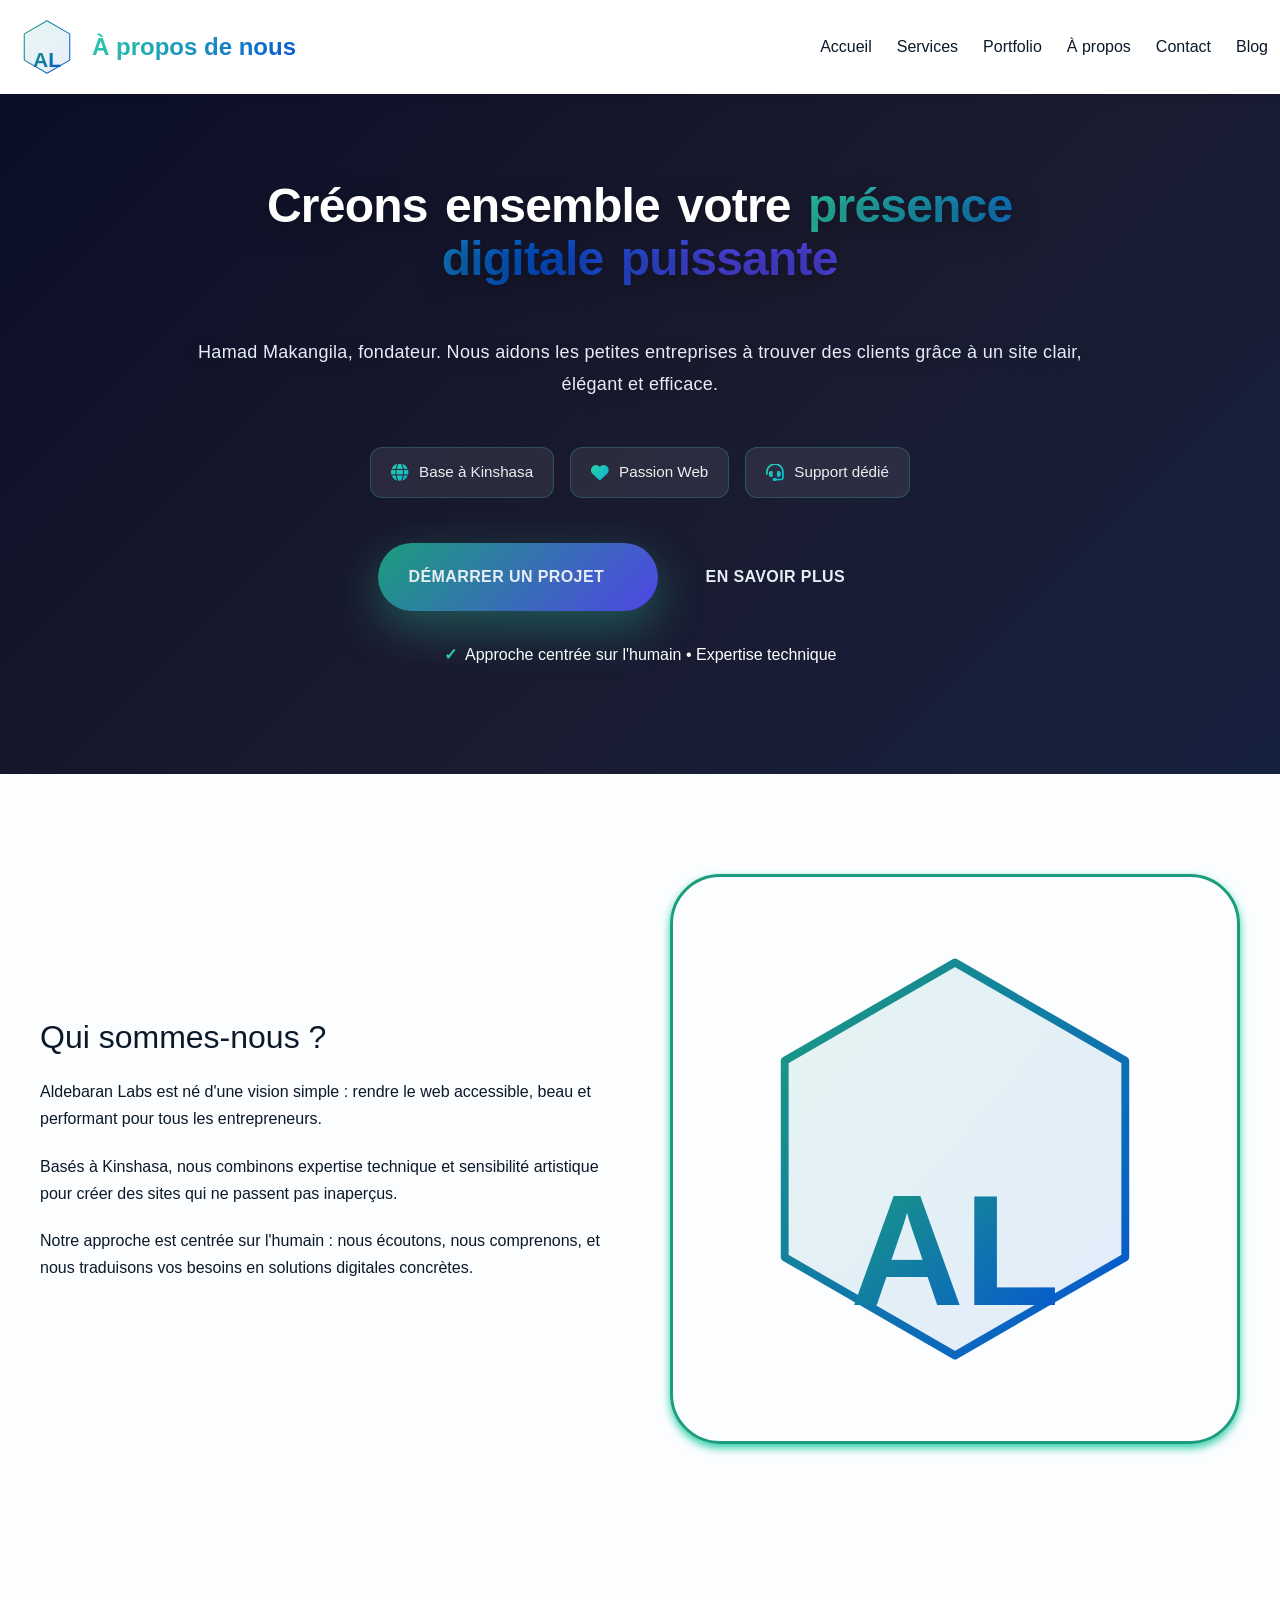
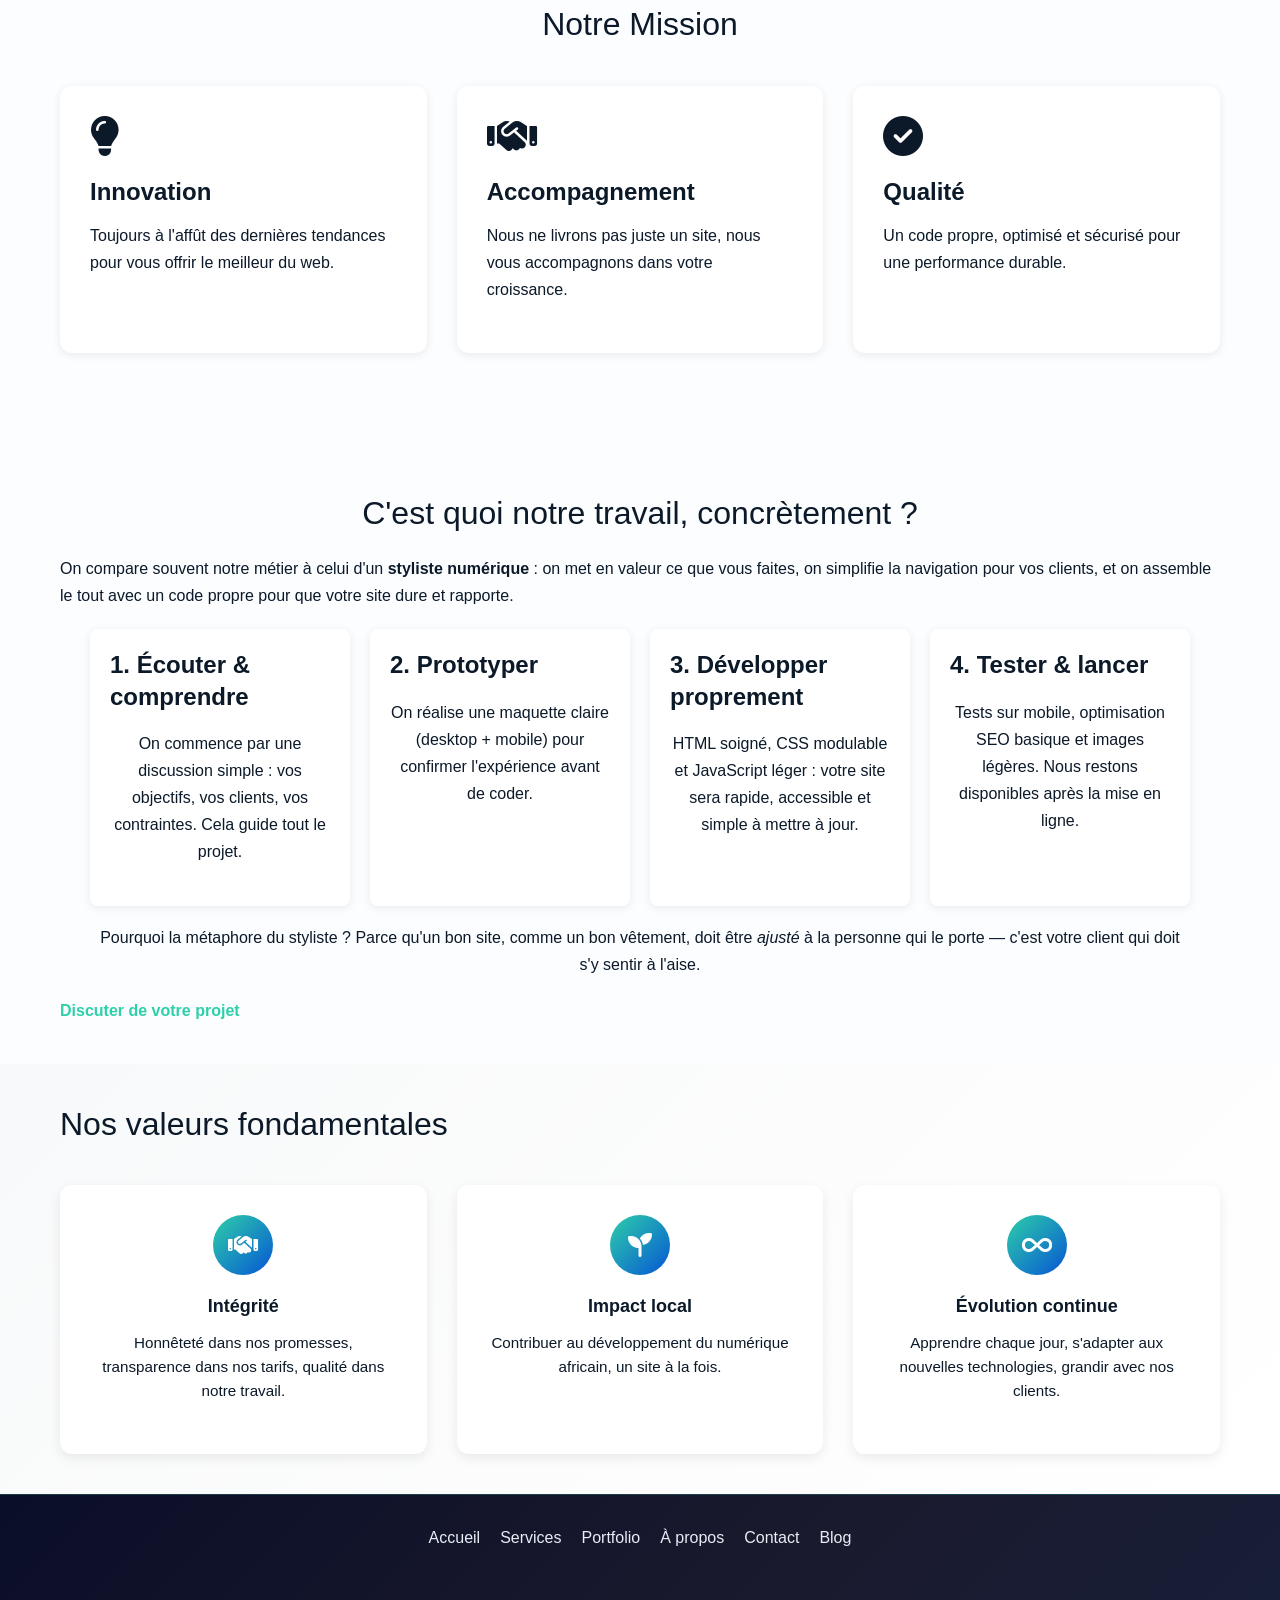
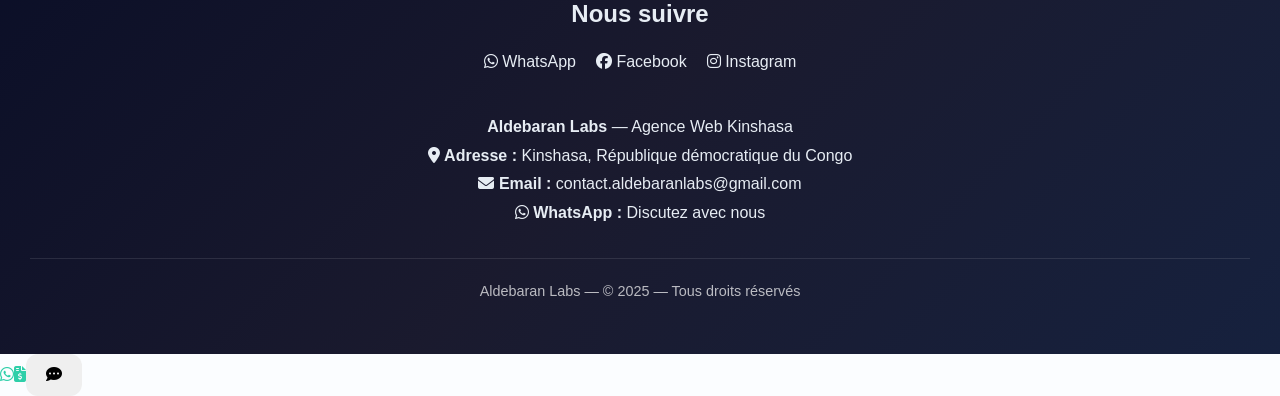
==== commit 34891c77: "Add files via upload" ====
--- a/about.html
+++ b/about.html
@@ -7,14 +7,14 @@
     <meta content="Hamad Makangila, Aldebaran Labs Kinshasa, agence web RDC, créateur sites Afrique francophone, histoire Aldebaran Labs" name="keywords"/>
     <meta content="À propos — Aldebaran Labs | Agence Web Kinshasa" property="og:title"/>
     <meta content="Hamad Makangila, fondateur d'Aldebaran Labs. Agence web basée à Kinshasa dédiée à votre réussite en ligne." property="og:description"/>
-    <meta content=" logo-aldebaran-labs.svg" property="og:image"/>
+    <meta content="logo-aldebaran-labs.svg" property="og:image"/>
     <meta content="https://aldebaranlabs.netlify.app/" property="og:url"/>
     <meta content="summary_large_image" name="twitter:card"/>
     <!-- Favicon: use simplified hexagon SVG for best compatibility at small sizes -->
-    <link href=" logo-aldebaran-labs.svg" rel="icon" sizes="32x32" type="image/svg+xml"/>
+    <link href="logo-aldebaran-labs.svg" rel="icon" sizes="32x32" type="image/svg+xml"/>
     <link href="https://cdnjs.cloudflare.com/ajax/libs/font-awesome/6.4.0/css/all.min.css" rel="stylesheet"/>
-    <link as="font" crossorigin="" href=" Inter/Inter-VariableFont_opsz,wght.ttf" rel="preload" type="font/ttf"/>
-    <link href=" index.css" rel="stylesheet"/>
+    <link as="font" crossorigin="" href="Inter/Inter-VariableFont_opsz,wght.ttf" rel="preload" type="font/ttf"/>
+    <link href="index.css" rel="stylesheet"/>
     <title>
       Aldebaran Labs — à propos
     </title>
@@ -25,7 +25,7 @@
     </a>
     <header>
       <h2>
-        <img alt="Aldebaran Labs" class="logo-img" src=" logo-aldebaran-labs.svg"/>
+        <img alt="Aldebaran Labs" class="logo-img" src="logo-aldebaran-labs.svg"/>
         <span class="logo-text">
           À propos de nous</span>
         </h2>
@@ -163,7 +163,7 @@
               </p>
             </div>
             <div class="about-image" data-animation="fadeInUp" style="border: 3px solid var(--emerald-600); border-radius: var(--radius-full);box-shadow: 0 4px 8px var(--emerald-400);">
-              <img alt="Logo de l'entreprise" loading="lazy" src=" logo-aldebaran-labs.svg" style="padding: var(--spacing-md);"/>
+              <img alt="Logo de l'entreprise" loading="lazy" src="logo-aldebaran-labs.svg" style="padding: var(--spacing-md);"/>
             </div>
           </div>
         </section>
@@ -415,7 +415,7 @@
           Aldebaran Labs — © 2025 — Tous droits réservés
         </p>
       </footer>
-      <script src=" main.js">
+      <script src="main.js">
       </script>
     </body>
   </html>
--- a/index.css
+++ b/index.css
@@ -6,7 +6,8 @@
 /* ===== 1. VARIABLES GLOBALES ===== */
 @font-face {
     font-family: 'inter';
-    src: url('. Inter/Inter-VariableFont_opsz,wght.ttf') format('truetype');
+    src: url('Inter/Inter-VariableFont_opsz,wght.ttf') format('truetype');
+    font-display: swap;
 }
 
 :root {
@@ -101,7 +102,7 @@
     background-color: var(--bg-light);
     display: flex;
     flex-direction: column;
-    overflow-x: hidden; /* Empêcher le scroll horizontal */
+    overflow-x: hidden;
 }
 
 * {
@@ -170,12 +171,12 @@
 }
 
 ul, ol {
-    margin-left: 20px;
+    margin-left: var(--spacing-md);
     margin-bottom: var(--spacing-md);
 }
 
 li {
-    margin-bottom: 8px;
+    margin-bottom: var(--spacing-xs);
 }
 
 /* ===== 4. COMPOSANTS RÉUTILISABLES ===== */
@@ -184,11 +185,11 @@
 .badge {
     display: inline-flex;
     align-items: center;
-    gap: 8px;
-    padding: 10px 20px;
+    gap: var(--spacing-xs);
+    padding: var(--spacing-sm) var(--spacing-md);
     border-radius: var(--radius-full);
     font-weight: var(--font-weight-bold);
-    font-size: 0.75rem;
+    font-size: var(--font-size-sm);
     text-transform: uppercase;
     letter-spacing: 1px;
 }
@@ -205,11 +206,11 @@
 button,
 [role="button"] {
     display: inline-block;
-    padding: 12px 24px;
+    padding: var(--spacing-sm) var(--spacing-md);
     border: none;
     border-radius: var(--radius-lg);
     font-family: var(--font-family);
-    font-size: 1rem;
+    font-size: var(--font-size-base);
     font-weight: var(--font-weight-bold);
     cursor: pointer;
     transition: all var(--transition-normal);
@@ -219,7 +220,7 @@
 
 .btn-header-cta {
     background: linear-gradient(135deg, var(--emerald-light), var(--cyan-light));
-    color: white;
+    color: var(--text-light);
     padding: clamp(14px, 2vw, 18px) clamp(28px, 6vw, 50px);
     border-radius: var(--radius-full);
     text-decoration: none;
@@ -241,18 +242,18 @@
 
 .cta_devis {
     background: linear-gradient(135deg, var(--emerald-400), var(--cyan-400));
-    color: white;
-    padding: 14px 28px;
+    color: var(--text-light);
+    padding: var(--text-light) var(--spacing-lg);
     border: none;
     border-radius: var(--radius-full);
     font-weight: var(--font-weight-bold);
     text-decoration: none;
     display: inline-flex;
     align-items: center;
-    gap: 10px;
+    gap: var(--spacing-sm);
     transition: all var(--transition-normal);
     box-shadow: 0 10px 30px rgba(46, 207, 169, 0.3);
-    font-size: 1rem;
+    font-size: var(--font-size-base);
 }
 
 .cta_devis:hover {
@@ -283,7 +284,7 @@
 .card {
     background: var(--bg-white);
     border-radius: var(--radius-lg);
-    padding: 30px;
+    padding: var(--spacing-lg);
     border: 1px solid var(--slate-100);
     transition: transform var(--transition-normal), box-shadow var(--transition-normal);
     cursor: pointer;
@@ -326,13 +327,13 @@
     align-items: center;
     justify-content: center;
     color: white;
-    font-size: 1.8rem;
-    margin-bottom: 25px;
+    font-size: var(--font-size-xl);
+    margin-bottom: var(--spacing-md);
     box-shadow: 0 8px 20px rgba(46, 207, 169, 0.3);
 }
 
 .service-card .service-body {
-    padding: 30px;
+    padding: var(--spacing-lg);
 }
 
 .service-bar {
@@ -348,15 +349,15 @@
 
 .service-tags {
     display: flex;
-    gap: 8px;
+    gap: var(--spacing-xs);
     flex-wrap: wrap;
 }
 
 .service-tags span {
-    font-size: 0.8rem;
+    font-size: var(--font-size-sm);
     background: var(--bg-light);
     color: var(--slate-medium);
-    padding: 6px 12px;
+    padding: var(--spacing-xs) var(--spacing-sm);
     border-radius: var(--radius-sm);
 }
 
@@ -368,8 +369,8 @@
     align-items: center;
     justify-content: center;
     color: var(--text-light);
-    font-size: 1.8rem;
-    margin-bottom: 25px;
+    font-size: var(--font-size-xl);
+    margin-bottom: var(--spacing-md);
     box-shadow: 0 8px 20px rgba(0, 0, 0, 0.06);
 }
 .contact-title {
@@ -413,8 +414,8 @@
     display: flex;
     align-items: center;
     justify-content: center;
-    color: white;
-    font-size: 1.5rem;
+    color: var(--text-light);
+    font-size: var(--font-size-xl);
     flex-shrink: 0;
 }
 
@@ -893,8 +894,8 @@
 }
 
 .logo-img {
-    max-width: 70px;
-    height: auto;
+    width: 70px;
+    height: 70px;
 }
 
 .logo-text {
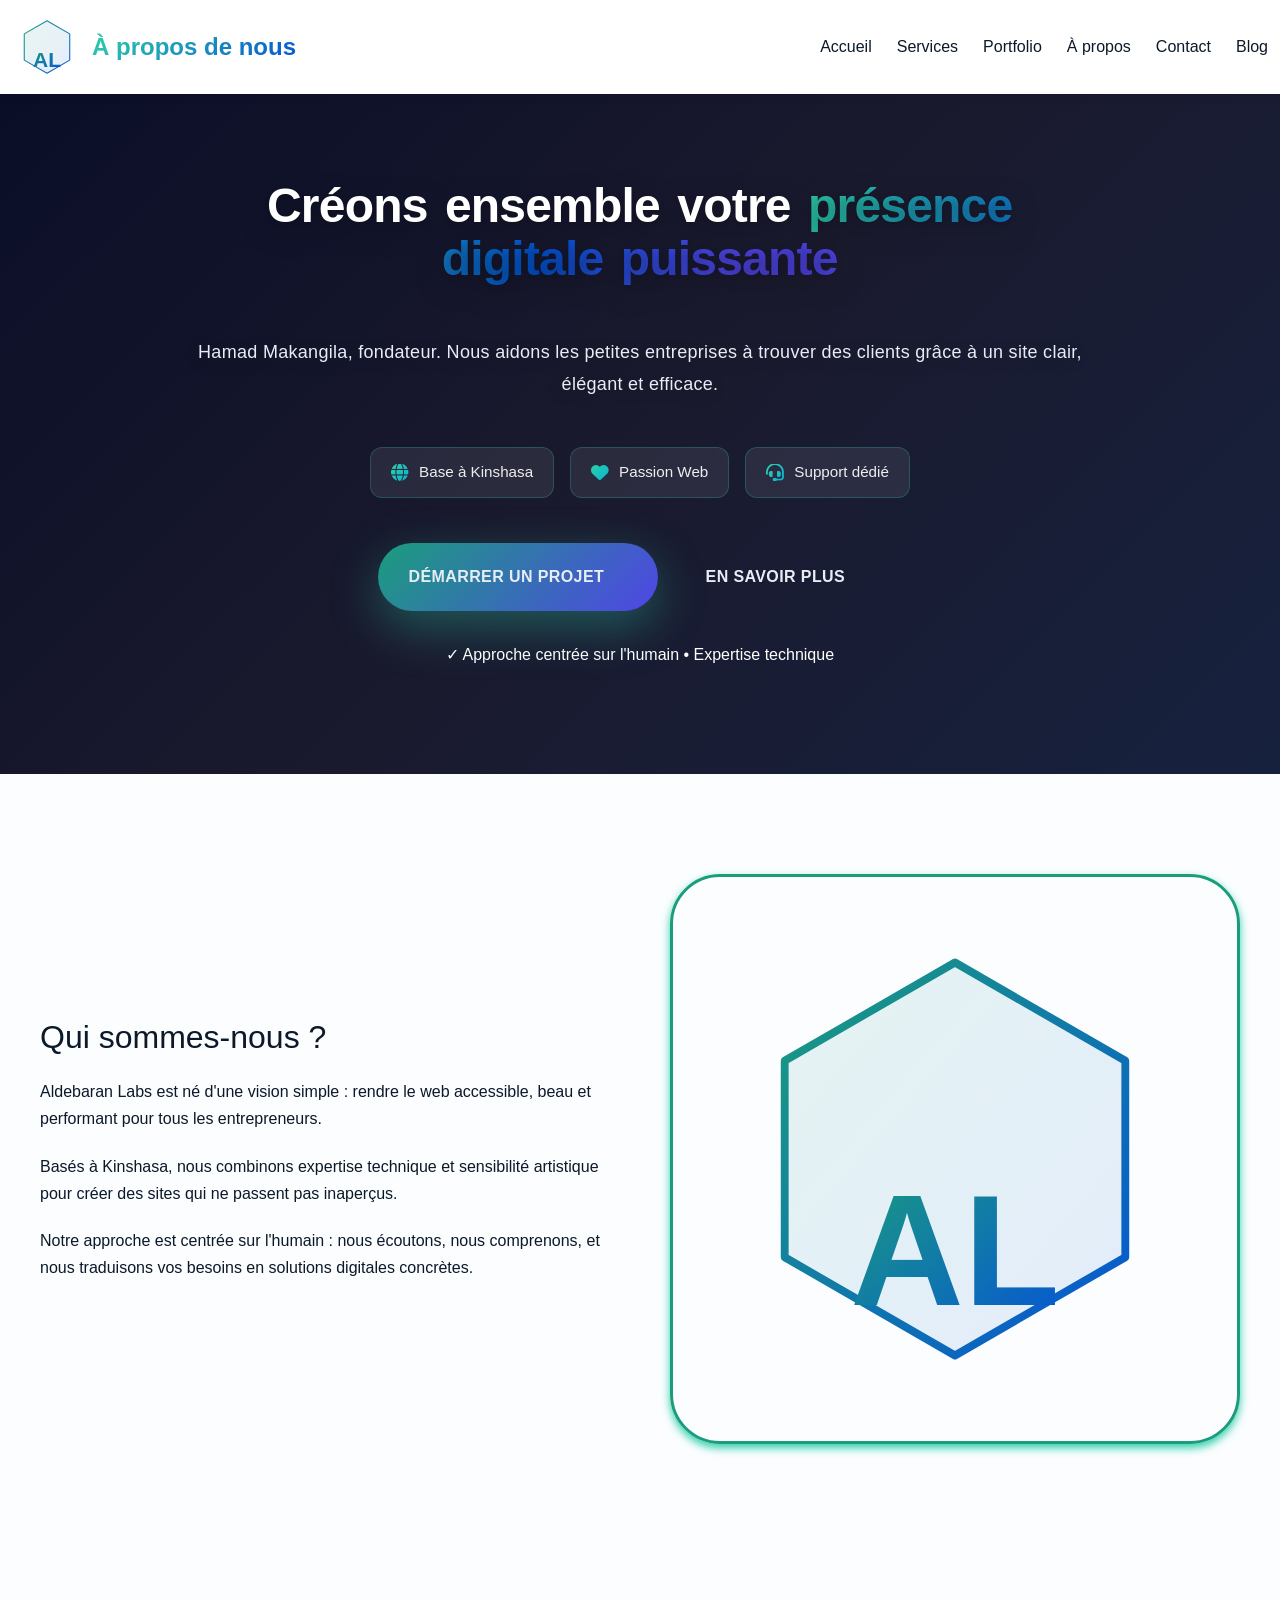
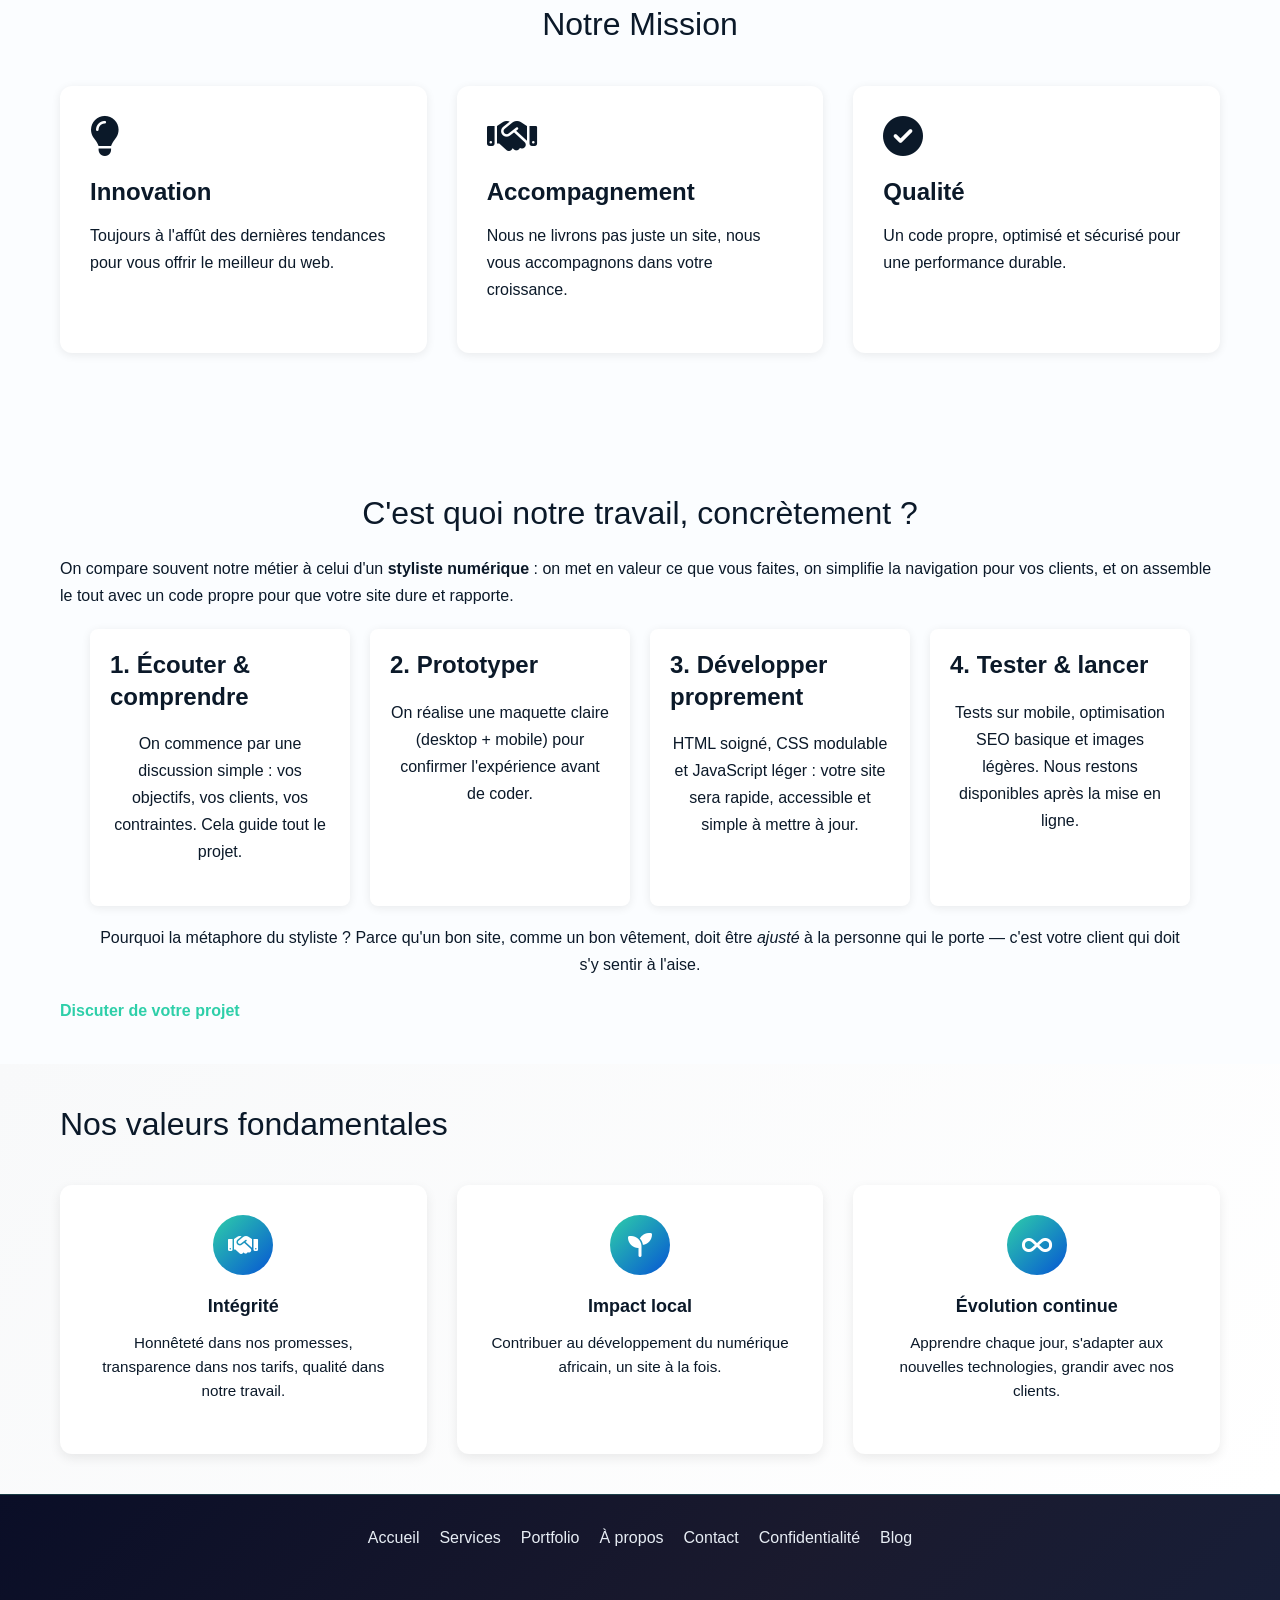
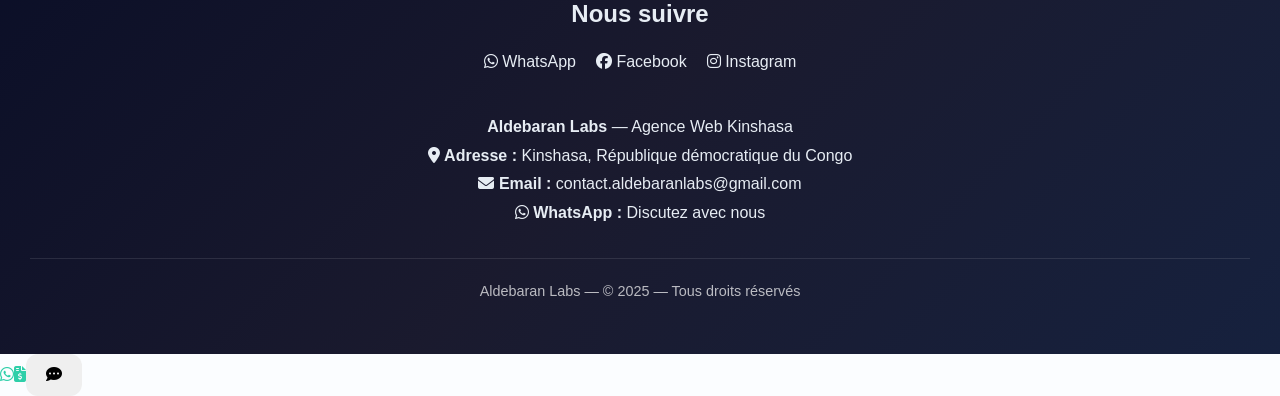
==== commit c201261f: "Add files via upload" ====
--- a/about.html
+++ b/about.html
@@ -3,7 +3,7 @@
   <head>
     <meta charset="utf-8"/>
     <meta content="width=device-width, initial-scale=1.0" name="viewport"/>
-    <meta content="À propos d'Aldebaran Labs : agence web basée à Kinshasa, RDC. Créateur de sites modernes pour PME, restaurants et boutiques. Support local et résultats concrets." name="description"/>
+    <meta content="À propos Aldebaran Labs : agence web basée à Kinshasa. Expertise locale, tarifs transparents, support 24/7 en français." name="description"/>
     <meta content="Hamad Makangila, Aldebaran Labs Kinshasa, agence web RDC, créateur sites Afrique francophone, histoire Aldebaran Labs" name="keywords"/>
     <meta content="À propos — Aldebaran Labs | Agence Web Kinshasa" property="og:title"/>
     <meta content="Hamad Makangila, fondateur d'Aldebaran Labs. Agence web basée à Kinshasa dédiée à votre réussite en ligne." property="og:description"/>
@@ -15,6 +15,7 @@
     <link href="https://cdnjs.cloudflare.com/ajax/libs/font-awesome/6.4.0/css/all.min.css" rel="stylesheet"/>
     <link as="font" crossorigin="" href="Inter/Inter-VariableFont_opsz,wght.ttf" rel="preload" type="font/ttf"/>
     <link href="index.css" rel="stylesheet"/>
+    <link rel="canonical" href="https://aldebaranlabs.netlify.app/about.html"/>
     <title>
       Aldebaran Labs — à propos
     </title>
@@ -337,6 +338,7 @@
                 Contact
               </a>
             </li>
+            <li><a href="privacy.html">Confidentialité</a></li>
             <li>
               <a href="https://blog-aldebaranlabs.netlify.app">
                 <span>
--- a/index.css
+++ b/index.css
@@ -1,3044 +1,3093 @@
-/* =====================================================
-   ALDEBARAN LABS — STYLESHEET PROFESSIONNEL REFACTORISÉ
-   Structure stricte: Variables → Reset → Base → Composants → Layout → Animations → Responsive
-   ===================================================== */
-
-/* ===== 1. VARIABLES GLOBALES ===== */
-@font-face {
-    font-family: 'inter';
-    src: url('Inter/Inter-VariableFont_opsz,wght.ttf') format('truetype');
-    font-display: swap;
-}
-
-:root {
-    /* --- PALETTE COLOURS --- */
-    /* Émeraude (Vert) */
-    --emerald-400: #2ECFA9;
-    --emerald-600: #1B9D7D;
-    --emerald-900: #0F4C3A;
-    
-    /* Cyan (Bleu ciel) */
-    --cyan-400: #0655d4;
-    --cyan-600: #1535b6;
-    --cyan-900: #020C78;
-    
-    /* Indigo (Violet/Bleu profond) */
-    --indigo-400: #733afa;
-    --indigo-600: #4F46E5;
-    --indigo-900: #312E81;
-    
-    --text-dark: #0B1929;
-    --text-light: #e7edf4;
-    --text-muted: #3c4553;
-    
-    /* Backgrounds */
-    --bg-white: #FFFFFF;
-    --bg-light: #FBFDFF;
-    --gradient-dark: linear-gradient(135deg, #0a0e27 0%, #1a1a2e 50%, #16213e 100%);
-    
-    /* Gradients */
-    --gradient-emerald: linear-gradient(135deg, var(--emerald-400), var(--cyan-400));
-    --gradient-cyan: linear-gradient(135deg, var(--cyan-400), var(--indigo-400));
-    --gradient-indigo: linear-gradient(135deg, var(--indigo-400), var(--indigo-600));
-    
-    /* Typography */
-    --font-family: 'inter', -apple-system, BlinkMacSystemFont, 'Segoe UI', sans-serif;
-    --font-size-base: 1rem;
-    --font-size-sm: 0.875rem;
-    --font-size-lg: 1.125rem;
-    --font-size-xl: 1.5rem;
-    --font-size-1xl:2rem;
-    --font-size-2xl: 2.5rem;
-    --font-weight-normal: 400;
-    --font-weight-medium: 500;
-    --font-weight-semibold: 600;
-    --font-weight-bold: 700;
-    
-    /* Spacing */
-    --spacing-xs: 8px;
-    --spacing-sm: 12px;
-    --spacing-md: 20px;
-    --spacing-lg: 30px;
-    --spacing-xl: 40px;
-    --spacing-2xl: 60px;
-    --spacing-3xl: 80px;
-    
-    /* Border Radius */
-    --radius-sm: 6px;
-    --radius-md: 8px;
-    --radius-lg: 12px;
-    --radius-xl: 16px;
-    --radius-full: 50px;
-    
-    /* Shadows */
-    --shadow-sm: 0 2px 10px rgba(0, 0, 0, 0.08);
-    --shadow-md: 0 6px 18px rgba(0, 0, 0, 0.12);
-    --shadow-lg: 0 12px 30px rgba(0, 0, 0, 0.15);
-    
-    /* Transitions */
-    --transition-fast: 0.2s ease;
-    --transition-normal: 0.3s ease;
-    --transition-slow: 0.5s ease;
-    --transition-bounce: cubic-bezier(0.34, 1.56, 0.64, 1);
-}
-
-/* ===== 2. RESET & NORMALIZE ===== */
-* {
-    margin: 0;
-    padding: 0;
-    box-sizing: border-box;
-}
-
-html {
-    scroll-behavior: smooth;
-    font-size: 16px;
-}
-
-body {
-    font-family: var(--font-family);
-    font-size: var(--font-size-base);
-    line-height: 1.6;
-    color: var(--text-dark);
-    background-color: var(--bg-light);
-    display: flex;
-    flex-direction: column;
-    overflow-x: hidden;
-}
-
-* {
-    -webkit-font-smoothing: antialiased;
-    -moz-osx-font-smoothing: grayscale;
-}
-
-img {
-    max-width: 100%;
-    height: auto;
-    display: block;
-}
-
-/* ===== 3. BASE STYLES ===== */
-h1, h2, h3, h4, h5, h6 {
-    font-weight: var(--font-weight-bold);
-    line-height: 1.3;
-    margin-bottom: var(--spacing-md);
-    color: var(--text-dark);
-}
-
-h1 {
-    font-size: 2.5rem;
-    font-weight: var(--font-weight-black);
-    letter-spacing: -0.02em;
-}
-
-h2 {
-    font-size: 2rem;
-    font-weight: var(--font-weight-extrabold);
-}
-
-h3 {
-    font-size: 1.5rem;
-    font-weight: var(--font-weight-bold);
-}
-
-h4 {
-    font-size: 1.25rem;
-    font-weight: var(--font-weight-bold);
-}
-
-h5 {
-    font-size: 1.1rem;
-    font-weight: var(--font-weight-semibold);
-}
-
-h6 {
-    font-size: 1rem;
-    font-weight: var(--font-weight-semibold);
-}
-
-p {
-    margin-bottom: var(--spacing-md);
-    line-height: 1.7;
-}
-
-a {
-    color: var(--emerald-400);
-    text-decoration: none;
-    transition: color var(--transition-normal);
-}
-
-a:hover {
-    color: var(--emerald-600);
-}
-
-ul, ol {
-    margin-left: var(--spacing-md);
-    margin-bottom: var(--spacing-md);
-}
-
-li {
-    margin-bottom: var(--spacing-xs);
-}
-
-/* ===== 4. COMPOSANTS RÉUTILISABLES ===== */
-
-/* --- BADGES --- */
-.badge {
-    display: inline-flex;
-    align-items: center;
-    gap: var(--spacing-xs);
-    padding: var(--spacing-sm) var(--spacing-md);
-    border-radius: var(--radius-full);
-    font-weight: var(--font-weight-bold);
-    font-size: var(--font-size-sm);
-    text-transform: uppercase;
-    letter-spacing: 1px;
-}
-
-.badge--muted {
-    background: rgba(46, 207, 169, 0.15);
-    color: var(--emerald-light);
-    border: 1px solid rgba(46, 207, 169, 0.3);
-    backdrop-filter: blur(10px);
-}
-
-/* --- BOUTONS & CTA --- */
-.btn,
-button,
-[role="button"] {
-    display: inline-block;
-    padding: var(--spacing-sm) var(--spacing-md);
-    border: none;
-    border-radius: var(--radius-lg);
-    font-family: var(--font-family);
-    font-size: var(--font-size-base);
-    font-weight: var(--font-weight-bold);
-    cursor: pointer;
-    transition: all var(--transition-normal);
-    text-decoration: none;
-    text-align: center;
-}
-
-.btn-header-cta {
-    background: linear-gradient(135deg, var(--emerald-light), var(--cyan-light));
-    color: var(--text-light);
-    padding: clamp(14px, 2vw, 18px) clamp(28px, 6vw, 50px);
-    border-radius: var(--radius-full);
-    text-decoration: none;
-    font-weight: var(--font-weight-bold);
-    display: inline-flex;
-    align-items: center;
-    gap: 10px;
-    transition: all 0.35s cubic-bezier(0.4, 0, 0.2, 1);
-    box-shadow: 0 15px 40px rgba(46, 207, 169, 0.4);
-    margin-top: clamp(20px, 5vw, 35px);
-    position: relative;
-    overflow: hidden;
-}
-
-.btn-header-cta:hover {
-    transform: translateY(-3px);
-    box-shadow: 0 20px 50px rgba(46, 207, 169, 0.5);
-}
-
-.cta_devis {
-    background: linear-gradient(135deg, var(--emerald-400), var(--cyan-400));
-    color: var(--text-light);
-    padding: var(--text-light) var(--spacing-lg);
-    border: none;
-    border-radius: var(--radius-full);
-    font-weight: var(--font-weight-bold);
-    text-decoration: none;
-    display: inline-flex;
-    align-items: center;
-    gap: var(--spacing-sm);
-    transition: all var(--transition-normal);
-    box-shadow: 0 10px 30px rgba(46, 207, 169, 0.3);
-    font-size: var(--font-size-base);
-}
-
-.cta_devis:hover {
-    transform: translateY(-2px);
-    box-shadow: 0 15px 40px rgba(46, 207, 169, 0.4);
-}
-
-/* --- TEXT UTILITIES --- */
-.gradient-text {
-    background: linear-gradient(120deg, var(--emerald-light), var(--cyan-light), var(--indigo-light));
-    -webkit-background-clip: text;
-    background-clip: text;
-    -webkit-text-fill-color: transparent;
-    display: inline;
-}
-
-.text-accent {
-    color: var(--emerald-400);
-    font-weight: var(--font-weight-semibold);
-}
-
-.text-accent--cyan {
-    color: var(--cyan-400);
-    font-weight: var(--font-weight-semibold);
-}
-
-/* --- CARDS --- */
-.card {
-    background: var(--bg-white);
-    border-radius: var(--radius-lg);
-    padding: var(--spacing-lg);
-    border: 1px solid var(--slate-100);
-    transition: transform var(--transition-normal), box-shadow var(--transition-normal);
-    cursor: pointer;
-    position: relative;
-    overflow: hidden;
-}
-
-.card:hover {
-    transform: translateY(-10px);
-    box-shadow: 0 20px 50px rgba(46, 207, 169, 0.12);
-    border-color: var(--emerald-400);
-}
-
-.service-card {
-    background: var(--bg-white);
-    border-radius: var(--radius-lg);
-    overflow: hidden;
-    border: 1px solid var(--slate-100);
-    box-shadow: 0 4px 12px rgba(2, 6, 23, 0.06);
-    transition: transform 0.28s ease, box-shadow 0.28s ease, border-color 0.28s ease;
-    cursor: pointer;
-
-}
-.service-card:hover {
-    transform: translateY(-8px);
-    box-shadow: 0 12px 32px rgba(2, 6, 23, 0.08);
-}
-
-.service-card:hover  i {
-    transform: scale(1.29);
-    rotate: 10deg;
-    transition: all var(--transition-slow);
-}
-
-.service-icon {
-    width: 60px;
-    height: 60px;
-    border-radius: var(--radius-lg);
-    display: flex;
-    align-items: center;
-    justify-content: center;
-    color: white;
-    font-size: var(--font-size-xl);
-    margin-bottom: var(--spacing-md);
-    box-shadow: 0 8px 20px rgba(46, 207, 169, 0.3);
-}
-
-.service-card .service-body {
-    padding: var(--spacing-lg);
-}
-
-.service-bar {
-    height: 5px;
-    transform: scaleX(0);
-    transition: transform 0.28s ease;
-    display: block;
-}
-
-.service-card:hover .service-bar {
-    transform: scaleX(1);
-}
-
-.service-tags {
-    display: flex;
-    gap: var(--spacing-xs);
-    flex-wrap: wrap;
-}
-
-.service-tags span {
-    font-size: var(--font-size-sm);
-    background: var(--bg-light);
-    color: var(--slate-medium);
-    padding: var(--spacing-xs) var(--spacing-sm);
-    border-radius: var(--radius-sm);
-}
-
-.card-icon {
-    width: 60px;
-    height: 60px;
-    border-radius: var(--radius-lg);
-    display: flex;
-    align-items: center;
-    justify-content: center;
-    color: var(--text-light);
-    font-size: var(--font-size-xl);
-    margin-bottom: var(--spacing-md);
-    box-shadow: 0 8px 20px rgba(0, 0, 0, 0.06);
-}
-.contact-title {
-    font-weight: var(--font-weight-semibold);
-}
-/* --- CONTACT CARDS --- */
-.contact-card {
-    display: flex;
-    gap: var(--spacing-sm);
-    margin-bottom: var(--spacing-md);
-    padding: var(--spacing-md);
-    background: var(--bg-white);
-    border-radius: var(--radius-lg);
-    transition: all var(--transition-normal);
-    border-left: 4px solid;
-    box-shadow: var(--shadow-sm);
-}
-
-.contact-card--emerald {
-    border-left-color: var(--cyan-600);
-}
-
-.contact-card--emerald:hover {
-    box-shadow: 0 12px 32px rgba(46, 207, 169, 0.2);
-    transform: translateX(4px);
-}
-
-.contact-card--whatsapp {
-    border-left-color: #25D366;
-}
-
-.contact-card--whatsapp:hover {
-    box-shadow: 0 12px 32px rgba(37, 211, 102, 0.2);
-    transform: translateX(4px);
-}
-
-.contact-card__icon {
-    width: 60px;
-    height: 60px;
-    border-radius: 50%;
-    display: flex;
-    align-items: center;
-    justify-content: center;
-    color: var(--text-light);
-    font-size: var(--font-size-xl);
-    flex-shrink: 0;
-}
-
-.contact-card__icon--emerald {
-    background:var(--gradient-cyan);
-}
-
-.contact-card__icon--whatsapp {
-    background: var(--emerald-400);
-}
-
-.contact-card__content h3 {
-    font-weight: var(--font-weight-bold);
-    color: var(--text-muted);
-    margin-bottom: var(--spacing-xs);
-    font-size: var(--font-size-base);
-}
-
-.contact-card__link {
-    text-decoration: none;
-    font-weight: var(--font-weight-semibold);
-    transition: color var(--transition-normal);
-}
-
-.contact-card__link--emerald {
-    color: var(--cyan-600);
-}
-
-.contact-card__link--emerald:hover {
-    color: var(--indigo-600);
-}
-
-.contact-card__link--whatsapp {
-    color: #25D366;
-}
-
-.contact-card__link--whatsapp:hover {
-    color: #20A652;
-}
-
-
-.contact-card__desc {
-    font-size: var(--font-size-sm);
-    color: var(--slate-light);
-    margin-top: 6px;
-}
-
-/* --- FORMS --- */
-.contact-form {
-    background: white;
-    border: 1px solid #E2E8F0;
-    border-radius: var(--radius-lg);
-    padding: 28px;
-    animation: fadeInUp 0.6s ease 0.2s both;
-}
-
-/* ===== PORTFOLIO GRID ===== */
-.portfolio {
-    padding: var(--spacing-2xl) var(--spacing-lg) var(--spacing-xl);
-    background: linear-gradient(180deg, rgba(15, 19, 33, 0.95) 0%, rgba(251, 253, 255, 0.08) 100%);
-}
-
-.portfolio h2 {
-    max-width: 900px;
-    margin: 0 auto;
-    font-size: 2.25rem;
-    color: var(--text-dark);
-    text-align: center;
-}
-
-.portfolio-intro {
-    max-width: 880px;
-    margin: var(--spacing-lg) auto 0;
-    color: var(--text-muted);
-    font-size: 1.05rem;
-    line-height: 1.75;
-    text-align: center;
-}
-
-.portfolio-intro a {
-    font-weight: var(--font-weight-semibold);
-    color: var(--emerald-400);
-}
-
-.portfolio-filters {
-    display: flex;
-    flex-wrap: wrap;
-    justify-content: center;
-    gap: 12px;
-    margin: var(--spacing-xl) auto;
-}
-
-.filter-btn {
-    border: 1px solid rgba(46, 207, 169, 0.35);
-    background: rgba(255, 255, 255, 0.1);
-    color: var(--text-light);
-    padding: 10px 18px;
-    border-radius: var(--radius-full);
-    font-weight: var(--font-weight-semibold);
-    cursor: pointer;
-    transition: all var(--transition-normal);
-    min-width: 120px;
-    text-align: center;
-}
-
-.filter-btn:hover {
-    background: rgba(46, 207, 169, 0.2);
-}
-
-.filter-btn.active {
-    background: linear-gradient(135deg, var(--emerald-400), var(--cyan-400));
-    border-color: var(--emerald-400);
-    color: var(--bg-white);
-    box-shadow: 0 18px 40px rgba(46, 207, 169, 0.25);
-}
-
-.projects-grid {
-    display: grid;
-    grid-template-columns: repeat(auto-fit, minmax(280px, 1fr));
-    gap: var(--spacing-lg);
-    max-width: 1200px;
-    margin: var(--spacing-lg) auto 0;
-    padding: 0 var(--spacing-sm);
-}
-
-.project {
-    background: var(--bg-white);
-    border-radius: var(--radius-lg);
-    overflow: hidden;
-    box-shadow: var(--shadow-sm);
-    display: grid;
-    grid-template-rows: auto 1fr;
-    transition: transform var(--transition-normal), box-shadow var(--transition-normal);
-}
-
-.project:hover {
-    transform: translateY(-6px);
-    box-shadow: 0 20px 50px rgba(46, 207, 169, 0.22);
-}
-
-.project-media-container {
-    position: relative;
-    width: 100%;
-    height: 0;
-    padding-bottom: 56.25%;
-    overflow: hidden;
-}
-.screenshot-carousel {
-    position: absolute;
-    inset: 0;
-}
-
-.screenshot-carousel img {
-    width: 100%;
-    height: 100%;
-    object-fit: contain;
-    object-position: center;
-    transition: transform var(--transition-normal);
-    background: rgba(250, 252, 255, 0.7);
-}
-
-.project:hover .screenshot-carousel img {
-    transform: scale(1.05);
-}
-
-.project-meta {
-    padding: var(--spacing-lg);
-    display: flex;
-    flex-direction: column;
-    gap: var(--spacing-sm);
-}
-
-.project-meta h3 {
-    display: flex;
-    align-items: center;
-    gap: 12px;
-    margin: 0;
-    font-size: 1.35rem;
-}
-
-.project-meta h3 i {
-    color: var(--emerald-400);
-    font-size: 1.1rem;
-}
-
-.project-desc {
-    color: var(--text-muted);
-    font-size: 1rem;
-    line-height: 1.6;
-    margin: 0;
-    flex: 1;
-}
-
-.project-tags {
-    display: flex;
-    flex-wrap: wrap;
-    gap: 10px;
-    padding: 0;
-    margin: 0;
-    list-style: none;
-}
-
-.project-tags li {
-    background: rgba(46, 207, 169, 0.12);
-    color: var(--text-muted);
-    padding: 6px 14px;
-    border-radius: var(--radius-full);
-    font-size: 0.85rem;
-    white-space: nowrap;
-}
-
-.project-cta {
-    margin-top: 12px;
-    align-self: flex-start;
-    text-decoration: none;
-    display: inline-flex;
-    align-items: center;
-    gap: 10px;
-    padding: 10px 18px;
-    border-radius: var(--radius-full);
-    background: linear-gradient(135deg, var(--emerald-400), var(--cyan-400));
-    color: var(--bg-white);
-    font-weight: var(--font-weight-semibold);
-    transition: transform var(--transition-normal), box-shadow var(--transition-normal);
-}
-
-.project-cta:hover {
-    transform: translateY(-2px);
-    box-shadow: 0 15px 40px rgba(46, 207, 169, 0.25);
-}
-
-/* project-card base styles (used everywhere) */
-.project-card {
-    background: #fff;
-    border-radius: var(--radius-lg);
-    overflow: hidden;
-    box-shadow: var(--shadow-sm);
-    position: relative;
-    transition: transform var(--transition-normal), box-shadow var(--transition-normal);
-    cursor: pointer;
-    display: flex;
-    flex-direction: column;
-}
-
-.project-card:hover,
-.project-card:focus {
-    transform: translateY(-6px);
-    box-shadow: 0 15px 40px rgba(46, 207, 169, 0.2);
-}
-
-.project-image {
-    height: 160px;
-    overflow: hidden;
-}
-
-.project-image img {
-    width: 100%;
-    height: 100%;
-    object-fit: cover;
-    display: block;
-}
-
-.project-card h3 {
-    padding: var(--spacing-md);
-    font-size: 1.25rem;
-}
-
-.project-card p {
-    padding: 0 var(--spacing-md) var(--spacing-md);
-    flex-grow: 1;
-}
-
-.project-card .btn {
-    margin: 0 var(--spacing-md) var(--spacing-md);
-    align-self: flex-start;
-    font-size: 0.875rem;
-    padding: 8px 16px;
-}
-/* ===== CONFETTI FUN ===== */
-.confetti-piece {
-    position: fixed;
-    width: 8px;
-    height: 8px;
-    background-color: var(--emerald-400);
-    opacity: 0.9;
-    animation: confetti-fall 2s linear forwards;
-    z-index: 9999;
-}
-@keyframes confetti-fall {
-    0% { transform: translateY(0) rotate(0); }
-    100% { transform: translateY(100vh) rotate(720deg); opacity: 0; }
-}
-
-/* cursor trail little dot */
-.cursor-trail {
-    position: fixed;
-    width: 12px;
-    height: 12px;
-    background: var(--emerald-400);
-    border-radius: 50%;
-    pointer-events: none;
-    mix-blend-mode: difference;
-    transform: translate(-50%, -50%);
-    transition: background 0.2s ease;
-}
-
-.contact-form__group {
-    margin-bottom: 20px;
-}
-
-.contact-form__label {
-    display: block;
-    font-weight: var(--font-weight-bold);
-    color: var(--slate-dark);
-    margin-bottom: 10px;
-    font-size: 0.95rem;
-}
-
-.contact-form__input,
-.contact-form__select,
-.contact-form__textarea {
-    width: 100%;
-    padding: 14px 16px;
-    border: 2px solid #E2E8F0;
-    border-radius: var(--radius-md);
-    font-size: 1rem;
-    box-sizing: border-box;
-    transition: all var(--transition-normal);
-    font-weight: var(--font-weight-medium);
-    font-family: inherit;
-}
-
-.contact-form__input:focus,
-.contact-form__select:focus,
-.contact-form__textarea:focus {
-    border-color: #2ECFA9;
-    box-shadow: 0 0 0 3px rgba(46, 207, 169, 0.1);
-    outline: none;
-}
-
-.contact-form__textarea {
-    resize: vertical;
-    margin-bottom: 25px;
-}
-
-.contact-form__button {
-    width: 100%;
-    background: linear-gradient(135deg, #2ECFA9, #06B6D4);
-    color: white;
-    padding: 16px 20px;
-    border: none;
-    border-radius: var(--radius-md);
-    font-weight: var(--font-weight-extrabold);
-    font-size: 1.05rem;
-    cursor: pointer;
-    transition: all var(--transition-normal);
-    box-shadow: 0 10px 30px rgba(46, 207, 169, 0.3);
-    display: flex;
-    align-items: center;
-    justify-content: center;
-    gap: 10px;
-}
-
-.contact-form__button:hover {
-    transform: translateY(-2px);
-    box-shadow: 0 15px 40px rgba(46, 207, 169, 0.4);
-}
-
-.contact-form__note {
-    font-size: 0.8rem;
-    color: var(--slate-light);
-    margin-top: 15px;
-    text-align: center;
-}
-
-/* --- MISSION CARDS --- */
-.mission-card {
-    background: white;
-    padding: 30px;
-    border-radius: var(--radius-lg);
-    box-shadow: var(--shadow-sm);
-}
-
-.mission-card i {
-    font-size: 2.5rem;
-    color: var(--primary);
-    margin-bottom: 20px;
-}
-
-.mission-card h3 {
-    margin-bottom: 15px;
-}
-
-/* --- CONCRET CARDS --- */
-.concret-card {
-    background: var(--bg-white);
-    padding: 20px;
-    border-radius: var(--radius-md);
-    box-shadow: var(--shadow-sm);
-}
-
-.concret-card h3 {
-    margin-bottom: 12px;
-}
-
-/* --- INFO BOXES --- */
-.contact-info-box {
-    padding: 28px;
-    background: linear-gradient(135deg, rgba(46, 207, 169, 0.08), rgba(6, 182, 212, 0.08));
-    border-radius: var(--radius-lg);
-    margin-top: 40px;
-    border: 1px solid rgba(46, 207, 169, 0.2);
-}
-
-.contact-info-box h3 {
-    font-weight: var(--font-weight-extrabold);
-    color: var(--slate-dark);
-    margin-bottom: 18px;
-    font-size: 1.05rem;
-}
-
-.contact-info-box ul {
-    list-style: none;
-    padding: 0;
-    margin: 0;
-}
-
-.contact-info-box li {
-    color: var(--slate-medium);
-    padding: 8px 0;
-    font-weight: var(--font-weight-medium);
-    display: flex;
-    align-items: center;
-    gap: 10px;
-}
-
-.contact-info-box .icon {
-    color: #2ECFA9;
-    font-size: 1rem;
-}
-
-/* --- IMAGE UTILITIES --- */
-.img-cover {
-    object-fit: cover;
-    border-radius: var(--radius-md);
-}
-
-/* --- ICON MENU --- */
-.icon-menu {
-    font-size: 1.25rem;
-}
-
-/* ===== 5. LAYOUT ===== */
-
-/* --- HEADER --- */
-header {
-    background: var(--bg-white);
-    padding: var(--spacing-sm);
-    box-shadow: var(--shadow-sm);
-    position: sticky;
-    top: 0;
-    z-index: 1000;
-    border-bottom: 1px solid var(--slate-100);
-    display: flex;
-    align-items: center;
-    gap: 20px;
-    justify-content: space-between;
-}
-
-header h2 {
-    display: flex;
-    align-items: center;
-    gap: 10px;
-    font-size: 1.5rem;
-    margin: 0;
-}
-
-.logo-img {
-    width: 70px;
-    height: 70px;
-}
-
-.logo-text {
-    background: var(--gradient-emerald);
-    -webkit-background-clip: text;
-    background-clip: text;
-    -webkit-text-fill-color: transparent;
-    font-weight: var(--font-weight-bold);
-    font-size: var(--font-size-xl);
-}
-
-.labs-text {
-    background: var(--gradient-cyan);
-    -webkit-background-clip: text;
-    background-clip: text;
-    -webkit-text-fill-color: transparent;
-}
-
-/* --- NAVIGATION --- */
-nav {
-    display: flex;
-    align-items: center;
-    gap: 20px;
-}
-
-nav ul {
-    list-style: none;
-    display: flex;
-    gap: 20px;
-    margin: 0;
-}
-
-nav a {
-    color: var(--text-dark);
-    font-weight: var(--font-weight-medium);
-    transition: color var(--transition-normal);
-}
-
-nav a:hover {
-    color: var(--emerald-400);
-}
-
-/* --- HAMBURGER BUTTON --- */
-#btn_menu {
-    display: none;
-    background: none;
-    border: none;
-    cursor: pointer;
-    padding: 8px;
-    color: var(--text-dark);
-    font-size: 1.5rem;
-    transition: color var(--transition-normal);
-}
-
-#btn_menu:hover {
-    color: var(--emerald-400);
-}
-
-.nav_content {
-    display: flex;
-    align-items: center;
-    gap: 30px;
-}
-
-.nav_content a {
-    text-decoration: none;
-}
-
-.nav_content ul {
-    display: flex;
-    list-style: none;
-    margin: 0;
-    padding: 0;
-    gap: 25px;
-}
-
-.nav_content li {
-    margin: 0;
-}
-
-.nav_content.active {
-    display: flex !important;
-}
-
-/* --- MAIN & SECTIONS --- */
-main {
-    flex: 1;
-    width: 100%;
-}
-
-section {
-    width: 100%;
-}
-
-.container {
-    max-width: 1200px;
-    margin: 0 auto;
-    padding: 0 20px;
-}
-
-/* --- HERO SECTION --- */
-.hero_section {
-    background: var(--gradient-dark);
-    color: var(--text-muted);
-    text-align: center;
-    position: relative;
-    display: flex;
-    flex-direction: column;
-    align-items: center;
-    justify-content: center;
-    margin-bottom: var(--spacing-xl);
-}
-
-/* larger hero variations used on home and major pages */
-.hero_section.hero--large {
-    background: var(--gradient-dark);
-    color: var(--bg-white);
-    padding: 80px 24px;
-    text-align: center;
-    position: relative;
-    min-height: 680px;
-    display: flex;
-    align-items: center;
-    justify-content: center;
-}
-
-/* decorative blobs inside hero */
-.hero-blob {
-    position: absolute;
-    border-radius: 50%;
-    pointer-events: none;
-    animation: float 2s ease-in-out infinite;
-}
-.hero-blob--1 { width: 300px; height: 300px; background: rgba(46, 207, 169, 0.08); top: -100px; right: -100px; }
-.hero-blob--2 { width: 200px; height: 200px; background: rgba(6, 181, 212, 0.08); bottom: 50px; right: 50px; animation-direction: reverse; }
-.hero-blob--3 { width: 250px; height: 250px; background: rgba(99, 102, 241, 0.06); bottom: -100px; left: -50px; }
-
-/* OLD CLASSES - kept for backward compatibility */
-.auto-48, .auto-49, .auto-50 {
-    position: absolute;
-    border-radius: 50%;
-    pointer-events: none;
-    animation: float 2s ease-in-out infinite;
-}
-.auto-48 { width: 300px; height: 300px; background: rgba(46, 207, 169, 0.08); top: -100px; right: -100px; overflow:hidden; }
-.auto-49 { width: 200px; height: 200px; background: rgba(6, 181, 212, 0.08); bottom: 50px; right: 50px; animation-duration: 2s; animation-direction: reverse; }
-.auto-50 { width: 250px; height: 250px; background: rgba(99, 102, 241, 0.06); bottom: -100px; left: -50px; animation-duration: 2s; }
-
-
-.badge {
-    z-index: 3;
-    position: relative;
-    opacity: 0;
-    animation: fadeInUp 0.8s cubic-bezier(0.34, 1.56, 0.64, 1) 0.15s forwards;
-    font-size: 0.85rem;
-    letter-spacing: 1px;
-    text-transform: uppercase;
-    display: inline-block;
-    margin-bottom: 20px;
-}
-
-.hero-title {
-    font-size: 3rem;
-    font-weight: var(--font-weight-bold);
-    margin-bottom: var(--spacing-xl) ;
-    line-height: 1.1;
-    letter-spacing: -0.8px;
-    color: white;
-    text-shadow: 0 8px 32px rgba(0,0,0,0.3), 0 2px 8px rgba(0,0,0,0.2);
-    opacity: 0;
-    animation: fadeInDownScale 2s cubic-bezier(0.34,1.56,0.64,1) 0.25s forwards;
-    word-spacing: 0.1em;
-}
-
-.hero-title span.gradient-text {
-    background: linear-gradient(110deg, var(--emerald-400) 0%, var(--cyan-400) 50%, var(--indigo-600) 80%, var(--indigo-600) 100%);
-    -webkit-background-clip: text;
-    background-clip: text;
-    color: transparent;
-    display: inline;
-    font-weight: var(--font-weight-black);
-}
-
-.hero-subtext {
-    font-size: var(--font-size-lg);
-    line-height: 1.75;
-    color: var(--text-light);
-    margin:var(--spacing-sm);
-    text-shadow: 0 4px 16px rgba(0,0,0,0.25);
-    opacity: 0;
-    animation: fadeInUp 2.5s cubic-bezier(0.25, 0.46, 0.45, 0.94) 0.4s forwards;
-    letter-spacing: 0.3px;
-}
-
-.hero-actions {
-    display: flex;
-    flex-wrap: wrap;
-    gap: 18px;
-    justify-content: center;
-    align-items: center;
-    margin-bottom: 30px;
-    opacity: 0;
-    animation: fadeInUp 0.85s ease 0.6s forwards;
-}
-
-/* Hero Content Container */
-.hero-content {
-    position: relative;
-    z-index: 2;
-    max-width: 950px;
-    display: flex;
-    flex-direction: column;
-    align-items: center;
-}
-
-/* Feature chips */
-.hero-features {
-    display: flex;
-    gap: 16px;
-    justify-content: center;
-    flex-wrap: wrap;
-    margin: 35px 0 45px;
-    opacity: 0;
-    animation: fadeInUp 0.85s ease 0.45s forwards;
-}
-
-.feature-chip {
-    display: flex;
-    align-items: center;
-    gap: 10px;
-    background: rgba(255, 255, 255, 0.08);
-    border: 1px solid rgba(46, 207, 169, 0.25);
-    border-radius: 12px;
-    padding: 12px 20px;
-    color: rgba(255, 255, 255, 0.92);
-    font-size: 0.95rem;
-    font-weight: var(--font-weight-medium);
-    backdrop-filter: blur(8px);
-    transition: all 0.4s cubic-bezier(0.34, 1.56, 0.64, 1);
-    cursor: pointer;
-}
-
-.feature-chip i {
-    font-size: 1.1rem;
-    background: linear-gradient(135deg, #2ECFA9, #06B6D4);
-    -webkit-background-clip: text;
-    background-clip: text;
-    color: transparent;
-}
-
-.feature-chip:hover {
-    background: rgba(46, 207, 169, 0.15);
-    border-color: rgba(46, 207, 169, 0.5);
-    transform: translateY(-4px);
-    box-shadow: 0 12px 30px rgba(46, 207, 169, 0.2);
-}
-
-/* Pulse Animation for Primary Button */
-.btn-pulse {
-    animation: btnPulse 2.5s cubic-bezier(0.4, 0, 0.6, 1) infinite;
-}
-
-@keyframes btnPulse {
-    0%, 100% {
-        box-shadow: 0 16px 48px rgba(46, 207, 169, 0.35);
-    }
-    50% {
-        box-shadow: 0 16px 60px rgba(46, 207, 169, 0.55);
-    }
-}
-
-/* Note Badge */
-.note-badge {
-    color: #2ECFA9;
-    font-weight: var(--font-weight-bold);
-    margin-right: 4px;
-}
-
-.hero-actions .btn {
-    padding: var(--spacing-md)  var(--spacing-lg);
-    font-size: var(--font-size-base);
-    border-radius: var(--radius-full);
-    font-weight: var(--font-weight-bold);
-    cursor: pointer;
-    border: none;
-    transition: all 0.4s cubic-bezier(0.34, 1.56, 0.64, 1);
-    position: relative;
-    overflow: hidden;
-    display: flex;
-    align-items: center;
-    justify-content: center;
-    gap: var(--spacing-xs);
-    letter-spacing: 0.4px;
-}
-
-.btn-primary {
-    background: linear-gradient(135deg, var(--emerald-600) 0%, var(--indigo-600) 100%);
-    color: var(--text-light);
-    box-shadow: 0 16px 48px rgba(46, 207, 169, 0.35);
-    position: relative;
-    overflow: hidden;
-}
-
-.btn-primary::before {
-    content: '';
-    position: absolute;
-    top: 0;
-    left: -100%;
-    width: 100%;
-    height: 100%;
-    background: linear-gradient(90deg, transparent, rgba(255,255,255,0.2), transparent);
-    transition: left 0.5s ease;
-}
-
-.btn-primary:hover {
-    transform: translateY(-4px) scale(1.02);
-    box-shadow: 0 24px 64px rgba(46, 207, 169, 0.45);
-    color: var(--text-light);
-}
-
-.btn-primary:hover::before {
-    left: 100%;
-}
-
-.btn-outline {
-    background: transparent;
-    color: var(--text-light);
-    box-shadow: 0 0 0 0 rgba(255,255,255,0.1);
-}
-
-.btn-outline:hover {
-    background: rgba(255,255,255,0.12);
-    color: white;
-    transform: translateY(-4px);
-    box-shadow: 0 12px 40px rgba(255,255,255,0.15);
-}
-
-/* Button Text Animations */
-.btn-text {
-    display: inline-block;
-    transition: opacity 0.4s cubic-bezier(0.34, 1.56, 0.64, 1), transform 0.4s cubic-bezier(0.34, 1.56, 0.64, 1);
-    position: relative;
-}
-
-.btn-icon {
-    display: inline-block;
-    opacity: 0;
-    transform: translateX(-15px) scale(0.8);
-    transition: opacity 0.4s cubic-bezier(0.34, 1.56, 0.64, 1), transform 0.4s cubic-bezier(0.34, 1.56, 0.64, 1);
-    font-size: 1.1em;
-}
-
-.hero-actions .btn:hover .btn-text {
-    transform: translateX(-5px);
-}
-
-.hero-actions .btn:hover .btn-icon {
-    opacity: 1;
-    transform: translateX(0) scale(1);
-}
-
-.hero-actions .btn-outline:hover .btn-icon {
-    opacity: 1;
-    transform: translateX(0) scale(1);
-}
-
-.hero-scroll {
-    position: absolute;
-    bottom: 25px;
-    left: 50%;
-    transform: translateX(-50%);
-    font-size: 2.8rem;
-    color: rgba(255,255,255,0.85);
-    opacity: 0.85;
-    animation: scrollBounce 2.8s cubic-bezier(0.25,0.46,0.45,0.94) infinite;
-    z-index: 3;
-    cursor: pointer;
-    transition: all 0.3s ease;
-}
-
-.hero-scroll:hover {
-    color: rgba(255,255,255,1);
-    opacity: 1;
-}
-
-/* SECTION: Values & Technologies */
-.sect-values {
-    padding: var(--spacing-xl) 0;
-    background: linear-gradient(135deg, #f8f9fa 0%, #fff 100%);
-}
-
-.values-grid {
-    display: grid;
-    grid-template-columns: repeat(auto-fit, minmax(280px, 1fr));
-    gap: var(--spacing-lg);
-    margin-top: var(--spacing-xl);
-}
-
-.value-card {
-    background: #fff;
-    border-radius: var(--radius-lg);
-    padding: var(--spacing-lg);
-    text-align: center;
-    transition: transform var(--transition-normal), box-shadow var(--transition-normal);
-    box-shadow: 0 4px 12px rgba(0, 0, 0, 0.08);
-    display: flex;
-    flex-direction: column;
-    align-items: center;
-}
-
-.value-card:hover {
-    transform: translateY(-8px);
-    box-shadow: 0 12px 32px rgba(46, 207, 169, 0.2);
-}
-
-.value-icon {
-    width: 60px;
-    height: 60px;
-    background: linear-gradient(135deg, var(--emerald-400), var(--cyan-400));
-    border-radius: 50%;
-    display: flex;
-    align-items: center;
-    justify-content: center;
-    font-size: 1.5rem;
-    color: #fff;
-    margin-bottom: var(--spacing-md);
-}
-
-.value-card h3 {
-    font-size: 1.125rem;
-    font-weight: 600;
-    color: var(--text-dark);
-    margin-bottom: var(--spacing-sm);
-}
-
-.value-card p {
-    color: var(--text-secondary);
-    font-size: 0.95rem;
-    line-height: 1.6;
-}
-
-/* ===== PRICING SECTION ===== */
-.pricing {
-    padding: var(--spacing-xl) 0;
-    background: var(--bg-white);
-}
-
-.pricing-grid {
-    display: grid;
-    grid-template-columns: repeat(auto-fit, minmax(240px, 1fr));
-    gap: var(--spacing-lg);
-    margin-top: var(--spacing-lg);
-}
-
-.pricing-card {
-    background: #fff;
-    border-radius: var(--radius-lg);
-    padding: var(--spacing-lg);
-    box-shadow: 0 4px 12px rgba(0, 0, 0, 0.08);
-    transition: transform var(--transition-normal), box-shadow var(--transition-normal);
-    display: flex;
-    flex-direction: column;
-    align-items: center;
-    position: relative;
-}
-
-.pricing-card.popular {
-    border: 2px solid var(--emerald-400);
-}
-
-.pricing-card.popular::before {
-    content: 'Le plus demandé';
-    position: absolute;
-    top: -10px;
-    right: -10px;
-    background: var(--emerald-400);
-    color: #fff;
-    font-size: 0.75rem;
-    padding: 4px 8px;
-    border-radius: var(--radius-sm);
-}
-
-.pricing-card.popular .badge--muted {
-    background: var(--emerald-400);
-    color: #fff;
-    font-size: 0.75rem;
-    margin-left: 8px;
-    vertical-align: middle;
-}
-
-.pricing-card:hover {
-    transform: translateY(-8px);
-    box-shadow: 0 12px 32px rgba(46, 207, 169, 0.2);
-}
-
-.price {
-    font-size: 2rem;
-    font-weight: var(--font-weight-black);
-    color: var(--emerald-400);
-    margin: var(--spacing-md) 0;
-}
-
-.pricing-cta {
-    margin-top: auto;
-    text-decoration: none;
-    font-size: 1rem;
-    padding: 12px 24px;
-    border-radius: var(--radius-lg);
-}
-
-.pricing-cta.btn-primary {
-    background: var(--emerald-400);
-    color: #fff;
-}
-
-.pricing-cta.btn-outline {
-    border: 1px solid var(--emerald-400);
-    color: var(--emerald-400);
-}
-
-.pricing-cta:hover {
-    transform: translateY(-2px);
-}
-
-.pricing-note {
-    font-size: 0.9rem;
-    color: var(--text-muted);
-    text-align: center;
-    margin-top: var(--spacing-md);
-}
-
-.pricing-more summary {
-    cursor: pointer;
-    font-weight: var(--font-weight-semibold);
-    margin-top: var(--spacing-xl);
-    position: relative;
-}
-
-.pricing-more summary::after {
-    content: '▼';
-    display: inline-block;
-    margin-left: 8px;
-    transition: transform 0.3s;
-}
-
-.pricing-more[open] summary::after {
-    transform: rotate(180deg);
-}
-
-.pricing-more .more-packs {
-    display: grid;
-    grid-template-columns: repeat(auto-fit, minmax(220px, 1fr));
-    gap: var(--spacing-lg);
-    margin-top: var(--spacing-md);
-}
-
-.pricing-card.small { padding: var(--spacing-md); }
-
-@keyframes fadeInUp {
-    from {
-        opacity: 0;
-        transform: translateY(50px);
-    }
-    to {
-        opacity: 1;
-        transform: translateY(0);
-    }
-}
-
-@keyframes fadeInDownScale {
-    from {
-        opacity: 0;
-        transform: translateY(-30px) scale(0.95);
-    }
-    to {
-        opacity: 1;
-        transform: translateY(0) scale(1);
-    }
-}
-
-@keyframes fadeInScale {
-    from {
-        opacity: 0;
-        transform: translateY(30px) scale(0.95);
-    }
-    to {
-        opacity: 1;
-        transform: translateY(0) scale(1);
-    }
-}
-
-@keyframes scrollBounce {
-    0%, 100% { transform: translate(-50%,0); opacity: 0.8; }
-    50% { transform: translate(-50%,15px); opacity: 0.3; }
-}
-
-@keyframes bgGradient {
-    0% { background-position: 0% 50%; }
-    50% { background-position: 100% 50%; }
-    100% { background-position: 0% 50%; }
-}
-
-
-
-/* --- SPACING SECTIONS --- */
-.section {
-    padding: 80px 20px;
-}
-
-
-/* --- PROMO BANNER --- */
-.promo-offer {
-    padding: var(--spacing-2xl) 20px;
-    background: linear-gradient(135deg, var(--emerald-400), var(--cyan-400));
-    color: white;
-    text-align: center;
-}
-.promo-offer .promo-title {
-    font-size: 2rem;
-    margin-bottom: var(--spacing-md);
-}
-.promo-offer .promo-text {
-    font-size: 1.125rem;
-    margin-bottom: var(--spacing-lg);
-    max-width: 600px;
-    margin-left: auto;
-    margin-right: auto;
-}
-.promo-offer .promo-cta {
-    background: white;
-    color: var(--emerald-600);
-    padding: 16px 32px;
-    border-radius: var(--radius-lg);
-    font-size: 1.125rem;
-    text-decoration: none;
-    transition: transform var(--transition-normal), box-shadow var(--transition-normal);
-}
-.promo-offer .promo-cta:hover {
-    transform: translateY(-3px);
-    box-shadow: 0 12px 40px rgba(0,0,0,0.2);
-}
-
-/* --- FINAL CTA SECTION --- */
-.final-cta {
-    padding: var(--spacing-3xl) 20px;
-    background: linear-gradient(135deg, var(--emerald-400), var(--cyan-400));
-    color: white;
-    text-align: center;
-}
-
-.final-cta-title {
-    font-size: 2.5rem;
-    font-weight: var(--font-weight-black);
-    margin-bottom: var(--spacing-lg);
-    line-height: 1.2;
-}
-
-.final-cta-text {
-    font-size: 1.25rem;
-    margin-bottom: var(--spacing-xl);
-    max-width: 600px;
-    margin-left: auto;
-    margin-right: auto;
-    opacity: 0.95;
-}
-
-.final-cta-actions {
-    display: flex;
-    gap: var(--spacing-lg);
-    justify-content: center;
-    flex-wrap: wrap;
-}
-
-.final-cta-actions .btn {
-    padding: 16px 32px;
-    font-size: 1.125rem;
-    border-radius: var(--radius-lg);
-    text-decoration: none;
-    transition: transform var(--transition-normal), box-shadow var(--transition-normal);
-}
-
-.final-cta-actions .btn-primary {
-    background: white;
-    color: var(--emerald-600);
-}
-
-.final-cta-actions .btn-primary:hover {
-    transform: translateY(-3px);
-    box-shadow: 0 12px 40px rgba(0,0,0,0.2);
-}
-
-.final-cta-actions .btn-outline {
-    border: 2px solid white;
-    color: white;
-    background: transparent;
-}
-
-.final-cta-actions .btn-outline:hover {
-    background: rgba(255,255,255,0.1);
-    transform: translateY(-3px);
-}
-
-.contact-intro a {
-    color: var(--emerald-400);
-    font-weight: var(--font-weight-semibold);
-    text-decoration: underline;
-}
-
-.contact-section .contact-form {
-    max-width: 600px;
-    margin: 0 auto;
-}
-
-.contact-section ::placeholder {
-    color: var(--text-muted);
-    opacity: 1;
-}
-
-.contact-grid {
-    display: grid;
-    grid-template-columns:repeat(2,20px) ;
-}
-
-.contact-info {
-    animation: fadeInUp 0.6s ease;
-}
-
-.contact-info h2 {
-    font-size: 2rem;
-    font-weight: var(--font-weight-black);
-    color: var(--slate-dark);
-    margin-bottom: 40px;
-}
-
-/* --- ABOUT SECTION --- */
-.about-section {
-    padding: 60px 20px;
-}
-
-.about-grid {
-    display: grid;
-    grid-template-columns: 1fr 1fr;
-    gap: 60px;
-    align-items: center;
-    max-width: 1200px;
-    margin: 0 auto;
-}
-
-.about-image img {
-    object-fit: cover;
-    border-radius: var(--radius-lg);
-    display: block;
-    width: 100%;
-}
-
-/* --- MISSION SECTION --- */
-.mission-section {
-    background: var(--bg-light);
-    padding: 60px 20px;
-    margin: 40px 0;
-}
-
-.mission-section h2 {
-    color: var(--primary-dark);
-    margin-bottom: 40px;
-    text-align: center;
-}
-
-.mission-grid {
-    display: grid;
-    grid-template-columns: repeat(auto-fit, minmax(250px, 1fr));
-    gap: 30px;
-    max-width: 1200px;
-    margin: 0 auto;
-}
-
-.grid-contact {
-    display: grid;
-    grid-template-columns: repeat(auto-fit, minmax(250px, 1fr));
-    gap: var(--spacing-lg);
-}
-
-/* --- WORK CONCRET SECTION --- */
-.work-concret {
-    padding: 40px 20px;
-}
-
-.work-concret h2 {
-    text-align: center;
-    margin-bottom: 20px;
-}
-
-.work-concret > p {
-    max-width: 900px;
-    margin: 0 auto 40px;
-    text-align: center;
-    font-size: 1.05rem;
-    line-height: 1.7;
-}
-
-.concret-grid {
-    display: grid;
-    grid-template-columns: repeat(auto-fit, minmax(220px, 1fr));
-    gap: 20px;
-    margin-top: 20px;
-    max-width: 1100px;
-    margin-left: auto;
-    margin-right: auto;
-}
-
-.work-concret p:last-of-type {
-    margin-top: 18px;
-    text-align: center;
-    max-width: 1100px;
-    margin-left: auto;
-    margin-right: auto;
-}
-
-.work-concret > a {
-    display: block;
-    text-align: center;
-    margin-top: 40px;
-}
-
-/* --- CTA SECTION --- */
-.cta-section {
-    background: var(--bg-light);
-    padding: 60px 20px;
-    text-align: center;
-    margin: 40px 0;
-}
-
-
-.faq-section {
-    padding: var(--spacing-2xl) 20px;
-    background: var(--bg-light);
-}
-
-.faq-items {
-    display: grid;
-    grid-template-columns: 1fr;
-    gap: var(--spacing-lg);
-    margin-top: var(--spacing-xl);
-}
-
-.faq-item {
-    background: white;
-    border-radius: var(--radius-lg);
-    padding: var(--spacing-lg);
-    border-left: 4px solid var(--emerald-400);
-    box-shadow: 0 4px 12px rgba(0, 0, 0, 0.08);
-    transition: box-shadow var(--transition-normal);
-}
-
-.faq-item:hover {
-    box-shadow: 0 8px 20px rgba(46, 207, 169, 0.15);
-}
-
-.faq-item summary {
-    cursor: pointer;
-    font-weight: var(--font-weight-semibold);
-    font-size: 1.1rem;
-    display: flex;
-    align-items: center;
-    gap: 12px;
-    color: var(--text-dark);
-    user-select: none;
-}
-
-.faq-item summary i {
-    color: var(--emerald-400);
-    font-size: 1.25rem;
-}
-
-.faq-item summary::before {
-    content: '▶';
-    display: inline-block;
-    transition: transform 0.3s;
-    margin-right: 8px;
-    color: var(--emerald-400);
-}
-
-.faq-item[open] summary::before {
-    transform: rotate(90deg);
-}
-
-.faq-item p {
-    margin-top: var(--spacing-md);
-    line-height: 1.8;
-    color: var(--text-secondary);
-}
-
-.faq-cta {
-    text-align: center;
-    margin-top: var(--spacing-xl);
-    padding: var(--spacing-lg);
-    background: white;
-    border-radius: var(--radius-lg);
-}
-
-.faq-cta p {
-    font-size: 1.125rem;
-    margin-bottom: var(--spacing-md);
-}
-
-details {
-    margin: var(--spacing-sm);
-}
-
-/* --- FOOTER --- */
-footer {
-    background: var(--gradient-dark);
-    color: var(--text-light);
-    padding: var(--spacing-lg);
-    text-align: center;
-    border-top: 1px solid rgba(46, 207, 169, 0.2);
-    margin-top: auto;
-}
-
-footer nav {
-    display: flex;
-    justify-content: center;
-    flex-wrap: wrap;
-    gap: 30px;
-    margin-bottom: 40px;
-}
-
-footer ul {
-    display: flex;
-    list-style: none;
-    justify-content: center;
-    gap: 20px;
-    margin: 0;
-}
-
-footer a {
-    color: var(--text-light);
-    transition: color var(--transition-normal);
-}
-
-footer h3 {
-    color: var(--text-light);
-}
-
-footer a:hover {
-    color: var(--indigo-400);
-}
-
-footer address {
-    margin: 30px 0;
-    font-style: normal;
-    line-height: 1.8;
-}
-
-.copyright {
-    margin-top: 30px;
-    padding-top: 20px;
-    border-top: 1px solid rgba(255, 255, 255, 0.1);
-    font-size: 0.9rem;
-    color: rgba(255, 255, 255, 0.7);
-}
-
-/* --- SKIP LINK --- */
-.skip-link {
-    position: absolute;
-    top: -40px;
-    left: 0;
-    background: var(--emerald-400);
-    color: white;
-    padding: 8px 16px;
-    text-decoration: none;
-    z-index: 100;
-}
-
-.skip-link:focus {
-    top: 0;
-}
-
-/* ===== 6. ANIMATIONS ===== */
-@keyframes fadeInUp {
-    from {
-        opacity: 0;
-        transform: translateY(30px);
-    }
-    to {
-        opacity: 1;
-        transform: translateY(0);
-    }
-}
-
-@keyframes float {
-    0%, 100% {
-        transform: translateY(0px);
-    }
-    50% {
-        transform: translateY(-20px);
-    }
-}
-
-/* ===== APPROACH SECTION ===== */
-.approach-section {
-    padding: 80px 20px;
-    background: linear-gradient(135deg, var(--bg-light) 0%, transparent 100%);
-    position: relative;
-}
-
-.approach-section::before {
-    content: '';
-    position: absolute;
-    top: -100px;
-    right: -100px;
-    width: 400px;
-    height: 400px;
-    background: radial-gradient(circle, rgba(46, 207, 169, 0.08), transparent);
-    border-radius: 50%;
-    pointer-events: none;
-}
-
-.container-xl {
-    max-width: 1400px;
-    margin: 0 auto;
-    padding: 0 20px;
-}
-
-.approach-header {
-    text-align: center;
-    margin-bottom: 70px;
-    animation: fadeInUp 0.8s ease;
-}
-
-.approach-title {
-    font-size: clamp(2.2rem, 6vw, 3.2rem);
-    font-weight: var(--font-weight-black);
-    color: var(--text-dark);
-    margin-bottom: 16px;
-    letter-spacing: -0.5px;
-}
-
-.approach-title .gradient-text {
-    background: linear-gradient(110deg, #2ECFA9 0%, #06B6D4 50%, #6366F1 100%);
-    -webkit-background-clip: text;
-    background-clip: text;
-    color: transparent;
-}
-
-.approach-subtitle {
-    font-size: 1.2rem;
-    color: var(--text-muted);
-    max-width: 500px;
-    margin: 0 auto;
-    font-weight: var(--font-weight-medium);
-}
-
-.approach-grid {
-    display: grid;
-    grid-template-columns: repeat(auto-fit, minmax(240px, 1fr));
-    gap: 30px;
-    align-items: center;
-    margin-bottom: 60px;
-    position: relative;
-    z-index: 2;
-}
-
-.approach-card {
-    background: white;
-    border: 2px solid #E2E8F0;
-    border-radius: 16px;
-    padding: 35px 25px;
-    text-align: center;
-    position: relative;
-    transition: all 0.4s cubic-bezier(0.34, 1.56, 0.64, 1);
-    animation: fadeInUp 0.6s ease forwards;
-    opacity: 0;
-}
-
-.approach-card:nth-child(1) { animation-delay: 0.1s; }
-.approach-card:nth-child(3) { animation-delay: 0.2s; }
-.approach-card:nth-child(5) { animation-delay: 0.3s; }
-.approach-card:nth-child(7) { animation-delay: 0.4s; }
-
-.approach-card:hover {
-    border-color: #2ECFA9;
-    transform: translateY(-12px);
-    box-shadow: 0 20px 50px rgba(46, 207, 169, 0.15);
-}
-
-.approach-step {
-    position: absolute;
-    top: -18px;
-    left: 50%;
-    transform: translateX(-50%);
-    background: linear-gradient(135deg, #2ECFA9, #06B6D4);
-    color: white;
-    width: 50px;
-    height: 50px;
-    border-radius: 12px;
-    display: flex;
-    align-items: center;
-    justify-content: center;
-    font-weight: var(--font-weight-bold);
-    font-size: 1.3rem;
-    box-shadow: 0 8px 20px rgba(46, 207, 169, 0.25);
-}
-
-.approach-icon {
-    width: 70px;
-    height: 70px;
-    background: linear-gradient(135deg, rgba(46, 207, 169, 0.1), rgba(6, 181, 212, 0.08));
-    border-radius: 14px;
-    display: flex;
-    align-items: center;
-    justify-content: center;
-    margin: 20px auto 25px;
-    font-size: 2rem;
-    color: #2ECFA9;
-    transition: all 0.3s ease;
-}
-
-.approach-card:hover .approach-icon {
-    background: linear-gradient(135deg, rgba(46, 207, 169, 0.2), rgba(6, 181, 212, 0.15));
-    transform: scale(1.1);
-}
-
-.approach-card h3 {
-    font-size: 1.25rem;
-    font-weight: var(--font-weight-bold);
-    color: var(--text-dark);
-    margin-bottom: 12px;
-}
-
-.approach-card p {
-    font-size: 0.95rem;
-    color: var(--text-muted);
-    line-height: 1.7;
-    margin-bottom: 16px;
-}
-
-.approach-indicator {
-    display: inline-block;
-    background: var(--bg-light);
-    color: var(--text-muted);
-    padding: 6px 14px;
-    border-radius: 20px;
-    font-size: 0.85rem;
-    font-weight: var(--font-weight-semibold);
-}
-
-.approach-arrow {
-    display: flex;
-    align-items: center;
-    justify-content: center;
-    font-size: 1.5rem;
-    color: #2ECFA9;
-    opacity: 0.5;
-    animation: slideRight 0.6s ease 0.25s forwards;
-}
-
-@keyframes slideRight {
-    from {
-        opacity: 0;
-        transform: translateX(-10px);
-    }
-    to {
-        opacity: 0.5;
-        transform: translateX(0);
-    }
-}
-
-.approach-arrow.mobile-hidden {
-    display: none;
-}
-
-.approach-cta-box {
-    background: var(--gradient-dark);
-    border-radius: var(--radius-lg);
-    padding: var(--spacing-xl) var(--spacing-lg);
-    text-align: center;
-    animation: fadeInUp 0.8s ease 0.5s backwards;
-    position:relative ;
-    color: var(--text-light);
-    display: flex;
-    flex-direction: column;
-    flex-wrap: wrap;
-}
-
-.approach-cta-box h3 {
-    font-size: var(--font-size-2xl);
-    font-weight: var(--font-weight-semibold);
-    color: var(--text-dark);
-    margin-bottom: var(--spacing-xl);
-    color: var(--text-light);
-}
-
-.approach-cta-box p {
-    font-size: var(--font-size-base);
-    margin: var(--spacing-md);
-    line-height: 1.7;
-}
-
-.approach-buttons {
-    display: flex;
-    gap: var(--spacing-md);
-    justify-content: center;
-    flex-wrap: wrap;
-}
-
-.approach-buttons .btn {
-    display: inline-flex;
-    align-items: center;
-    gap: var(--spacing-sm);
-    padding: var(--spacing-md) ;
-    border-radius: var(--radius-lg);
-    text-decoration: none;
-    font-weight: var(--font-weight-bold);
-    transition: all 0.3s ease;
-}
-
-.cta-approch {
-    background: var(--gradient-emerald);
-}
-
-.cta-approch-2 {
-    border: 1px solid var(--text-light);
-    margin-top: var(--spacing-md);
-}
-
-.why-us {
-    padding: var(--spacing-md);
-}
-
-.why-us h2 {
-    font-weight: var(--font-weight-semibold);
-}
-
-.why-us h3 {
-    padding-left: var(--spacing-sm);
-    background: var(--gradient-emerald);
-    background-clip: text; -webkit-background-clip: text ; 
-    -webkit-text-fill-color: transparent;
-    animation: change 2s ease-in-out delay infinite;
-}
-
-/* ===== 7. RESPONSIVE DESIGN ===== */
-
-/* 768px Breakpoint (Tablets) */
-/* ========== SERVICES SECTION ========== */
-
-.services-section {
-    padding: var(--spacing-xl) ;
-    position: relative;
-}
-
-.services-section::before {
-    content: '';
-    position: absolute;
-    width: 500px;
-    height: 500px;
-    background: radial-gradient(circle, rgb(224, 213, 252) 0%, transparent 70%);
-    border-radius: 50%;
-    top: 200px;
-    left: -100px;
-    animation: float 20s ease-in-out infinite;
-    z-index: 0;
-}
-
-.services-section::after {
-    content: '';
-    position: absolute;
-    width: 400px;
-    height: 400px;
-    background: radial-gradient(circle, rgba(6, 182, 212, 0.12) 0%, transparent 70%);
-    border-radius: 50%;
-    bottom: 100px;
-    right: -80px;
-    animation: float 25s ease-in-out infinite 2s;
-    z-index: 0;
-}
-
-.services-section .container {
-    position: relative;
-}
-
-/* Section Header */
-.section-header {
-    text-align: center;
-    margin-bottom: var(--spacing-xl);
-    animation: fadeInUp 0.8s ease forwards;
-}
-
-.section-title {
-    font-size: var(--font-size-2xl);
-    font-weight: var(--font-weight-semibold);
-    line-height: 1.2;
-    margin-bottom: var(--spacing-md);
-    color: var(--text-dark);
-}
-
-.section-title .gradient-text {
-    background: var(--gradient-emerald);
-    -webkit-background-clip: text;
-    -webkit-text-fill-color: transparent;
-    background-clip: text;
-}
-
-.section-subtext {
-    font-size: var(--font-size-lg);
-    color: var(--text-muted);
-    margin: var(--spacing-md);
-    line-height: 1.6;
-}
-
-/* Services Grid */
-.services-grid {
-    display: grid;
-    grid-template-columns: repeat(auto-fit, minmax(320px, 1fr));
-    gap: 30px;
-    margin-bottom: var(--spacing-xl);
-}
-
-/* Service Card Base */
-.service-card {
-    background: var(--bg-light);
-    border: 2px solid #E2E8F0;
-    color: var(--text-dark);
-    border-radius: 16px;
-    padding: 35px 25px;
-    position: relative;
-    overflow: hidden;
-    transition: all 0.4s cubic-bezier(0.34, 1.56, 0.64, 1);
-    display: flex;
-    flex-direction: column;
-}
-
-.service-card:hover {
-    border: 2px solid var(--indigo-600);
-    transition: all var(--transition-slow);
-}
-
-.service-card h3 {
-    color: var(--text-dark);
-}
-
-/* Icon */
-.service-card__icon {
-    width: 60px;
-    height: 60px;
-    border-radius: 12px;
-    display: flex;
-    align-items: center;
-    justify-content: center;
-    font-size: 28px;
-    margin-bottom: 20px;
-    transition: all 0.4s ease;
-}
-
-
-/* Link */
-.service-card__link {
-    display: inline-flex;
-    align-items: center;
-    gap: 8px;
-    color: var(--emerald-600);
-    font-weight: var(--font-weight-semibold);
-    text-decoration: none;
-    transition: all 0.3s ease;
-}
-
-.service-card--cyan .service-card__link {
-    color: var(--cyan-600);
-}
-
-.service-card--indigo .service-card__link {
-    color: var(--indigo-600);
-}
-
-.service-card__link:hover {
-    transform: translateX(4px);
-}
-
-/* Services CTA */
-.services-cta {
-    background: linear-gradient(135deg, var(--gradient-emerald), var(--gradient-cyan));
-    border-radius: 20px;
-    padding: 60px 40px;
-    text-align: center;
-    color: white;
-    position: relative;
-    overflow: hidden;
-    animation: fadeInUp 0.8s ease forwards 0.9s;
-}
-
-.services-cta::before {
-    content: '';
-    position: absolute;
-    width: 300px;
-    height: 300px;
-    background: rgba(255, 255, 255, 0.1);
-    border-radius: 50%;
-    top: -100px;
-    right: -50px;
-    animation: float 15s ease-in-out infinite;
-}
-
-.services-cta::after {
-    content: '';
-    position: absolute;
-    width: 200px;
-    height: 200px;
-    background: rgba(255, 255, 255, 0.08);
-    border-radius: 50%;
-    bottom: -50px;
-    left: -30px;
-    animation: float 20s ease-in-out infinite 1s;
-}
-
-.services-cta h3 {
-    font-size: 1.8rem;
-    font-weight: 700;
-    margin-bottom: 12px;
-    position: relative;
-    z-index: 1;
-}
-
-.services-cta p {
-    font-size: 1.05rem;
-    margin-bottom: 30px;
-    opacity: 0.95;
-    position: relative;
-    z-index: 1;
-}
-
-.services-cta .btn-primary {
-    background: white;
-    color: var(--emerald-600);
-    border: none;
-    position: relative;
-    z-index: 1;
-}
-
-.services-cta .btn-primary:hover {
-    background: rgba(255, 255, 255, 0.95);
-    transform: translateY(-3px);
-}
-
-.sect-portfolio h2 {
-    font-weight: var(--font-weight-semibold);
-}
-
-.sect-portfolio {
-    padding: var(--spacing-lg);
-}
-
-/* ===== ANIMATIONS ===== */
-[data-animation="InUp"] {
-    opacity: 0;
-    transform: translateY(30px);
-}
-
-[data-animation="InUp"].visible {
-    opacity: 1;
-    transform: translateY(0);
-    transition: opacity 2s ease-out, transform 2s ease-out;
-}
-
-@media (max-width: 768px) {
-    .services-section {
-        padding: 60px 0;
-    }
-
-    .services-section::before {
-        width: 300px;
-        height: 300px;
-        top: 50px;
-        left: -100px;
-    }
-
-    .services-section::after {
-        width: 250px;
-        height: 250px;
-        bottom: 50px;
-        right: -80px;
-    }
-
-    .section-header {
-        margin-bottom: 50px;
-    }
-
-    .section-title {
-        font-size: 1.8rem;
-        margin-bottom: 15px;
-    }
-
-    .section-subtext {
-        font-size: 1rem;
-    }
-
-    .services-grid {
-        grid-template-columns: 1fr;
-        gap: 20px;
-        margin-bottom: 50px;
-    }
-
-    .service-card {
-        padding: 25px 20px;
-    }
-
-    .service-card__title {
-        font-size: 1.1rem;
-    }
-
-    .service-card__desc {
-        font-size: 0.9rem;
-    }
-
-    .service-card__meta {
-        flex-direction: column;
-        gap: 10px;
-    }
-
-    .services-cta {
-        padding: 40px 20px;
-    }
-
-    .services-cta h3 {
-        font-size: 1.4rem;
-    }
-
-    .services-cta p {
-        font-size: 1rem;
-    }
-
-    .approach-section::before {
-        width: 300px;
-        height: 300px;
-        top: -50px;
-        right: -50px;
-    }
-
-    .approach-grid {
-        grid-template-columns: 1fr;
-        gap: 20px;
-        margin-bottom: 40px;
-    }
- 
-    .approach-arrow {
-        grid-column: 1 / -1;
-        font-size: 1.2rem;
-        margin: 10px 0;
-        transform: rotate(90deg);
-    }
-
-    .approach-arrow.mobile-hidden {
-        display: grid;
-    }
-
-    .approach-cta-box {
-        padding: 40px 20px;
-    }
-
-    .approach-buttons {
-        flex-direction: column;
-        gap: 12px;
-    }
-
-    .approach-buttons .btn {
-        width: 100%;
-        justify-content: center;
-    }
-
-    header {
-        display: flex;
-        align-items: start;
-        justify-content: space-between;
-        gap: var(--spacing-xl);
-    }
-
-    header h2 {
-        font-size: var(--font-size-lg);
-    }
-
-    #btn_menu {
-        display: block;
-    }
-
-    .nav_content {
-        display: block;
-        position: absolute;
-        top: 0;
-        left: -800px;
-        background: var(--gradient-dark);
-        flex-direction: column;
-        box-shadow: var(--shadow-md);
-        z-index: 99;
-        width: 70%;
-        top: 65px;
-        border-radius: var(--radius-md);
-        border-top-left-radius: 0%;
-        align-items: start;
-        transition: all var(--transition-slow);
-        height: 100vh;
-    }
-
-    .nav_content.active {
-        left: 0;
-    }
-
-    .nav_content ul {
-        flex-direction: column;
-        padding: var(--spacing-md);
-    }
-
-
-    .nav_content a {
-        color: var(--text-light);
-        font-weight: var(--font-weight-semibold);
-        display: block;
-        transition: color var(--transition-normal);
-    }
-
-    .nav_content a:hover {
-        color: var(--indigo-400);
-    }
-
-    .btn-header-cta {
-        width: 100%;
-    }
-    
-    .section {
-        padding: 60px 20px;
-    }
-
-    .contact-form {
-        padding: 20px;
-    }
-
-    .about-grid {
-        grid-template-columns: 1fr;
-        gap: 40px;
-    }
-
-    .services-grid {
-        grid-template-columns: 1fr;
-    }
-
-    .service-card .service-body {
-        padding: 22px;
-    }
-
-    .mission-grid {
-        grid-template-columns: 1fr;
-    }
-
-    .concret-grid {
-        grid-template-columns: 1fr;
-    }
-
-    footer {
-        padding: 40px 20px 30px;
-    }
-
-    footer nav {
-        flex-direction: column;
-        gap: 20px;
-    }
-
-    footer ul {
-        flex-direction: column;
-        gap: 15px;
-    }
-
-    .nav_content li {
-        padding: var(--spacing-xs) ;
-    }
-
-    /* Ajuster les éléments décoratifs pour éviter overflow horizontal */
-    .auto-48 {
-        width: 150px;
-        height: 150px;
-        top: -50px;
-        right: -25px;
-    }
-    .auto-49 {
-        width: 100px;
-        height: 100px;
-        bottom: 25px;
-        right: 10px;
-    }
-    .auto-50 {
-        width: 125px;
-        height: 125px;
-        bottom: -25px;
-        left: -25px;
-    }
-
-    /* Ajuster le hero pour éviter overflow */
-    .hero_section.hero--large {
-        padding: 60px 20px;
-        min-height: auto;
-    }
-
-    .hero-title {
-        font-size: 2.2rem;
-    }
-
-    /* Portfolio responsive tweaks */
-    .portfolio {
-        padding: var(--spacing-xl) var(--spacing-md) var(--spacing-lg);
-    }
-
-    .portfolio h2 {
-        font-size: 1.9rem;
-    }
-
-    .portfolio-filters {
-        padding: 0 var(--spacing-sm);
-    }
-
-    .filter-btn {
-        flex: 1 1 140px;
-        min-width: auto;
-    }
-
-    .projects-grid {
-        padding: 0 var(--spacing-md);
-        gap: var(--spacing-md);
-    }
-
-    .project-meta {
-        padding: var(--spacing-md);
-    }
-
-    .project-meta h3 {
-        font-size: 1.25rem;
-    }
-
-    .contact-form__input,
-    .contact-form__select,
-    .contact-form__textarea {
-        padding: 12px 14px;
-    }
-
-    .why-us-grid {
-        grid-template-columns: repeat(2, 1fr);
-    }
-
-    .faq-item {
-        padding: var(--spacing-md);
-    }
-}
-
-/* 480px Breakpoint (Mobile) */
-@media (max-width: 480px) {
-    /* --- HEADER MOBILE ADJUSTMENTS --- */
-    header {
-        padding: var(--spacing-sm);
-    }
-
-    #btn_menu {
-        padding: var(--spacing-xs);
-        font-size: var(--font-size-lg);
-    }
-
-    header h2 {
-        font-size: var(--font-size-2xl);
-        gap: var(--spacing-xs);
-    }
-
-    .hero-title {
-        font-size: var(--font-size-1xl);
-    }
-
-    .logo-img {
-        width: 42px;
-    }
-
-    .logo-text {
-        font-size: var(--font-size-lg);
-    }
-
-    .nav_content {
-        padding:var(--spacing-md) var(--spacing-xs) ;
-        width: 80%;
-        min-height: 100vh;
-    }
-
-    .nav_content li {
-        padding: var(--spacing-xs) ;
-    }
-
-
-    .hero_section {
-        padding: var(--spacing-md);
-    }
-
-    .section {
-        padding: 40px 16px;
-    }
-
-    .section-title {
-        font-size: var(--font-size-1xl);
-    }
-
-    .section-subtext {
-        font-size: var(--font-size-lg);
-    }
-
-    .contact-section {
-        padding: 40px 16px;
-    }
-
-    .contact-card {
-        padding: var(--spacing-md);
-        gap: var(--spacing-xs);
-        min-width: 100px;
-    }
-
-    .contact-card__content {
-        display: flex;
-        flex-wrap: wrap;
-    }
-
-    .contact-card__icon {
-        width: 50px;
-        height: 50px;
-    }
-
-    .contact-form {
-        padding: 16px;
-    }
-
-    .contact-form__input,
-    .contact-form__select,
-    .contact-form__textarea {
-        padding: 12px 14px;
-    }
-
-    .contact-form__label {
-        font-size: 0.9rem;
-    }
-
-    .about-section {
-        padding: 40px 16px;
-    }
-
-    .about-grid {
-        gap: 30px;
-    }
-
-    .mission-section {
-        padding: 40px 16px;
-    }
-
-    .mission-grid {
-        gap: 20px;
-    }
-    
-    .grid-contact {
-        display: flex;
-        flex-direction: column;
-        flex-wrap: nowrap;
-    }
-
-    .concret-grid {
-        gap: 15px;
-    }
-
-    .service-card .service-body {
-        padding: 18px;
-    }
-
-    footer {
-        padding: 30px 16px 20px;
-    }
-
-    footer nav {
-        gap: 15px;
-    }
-
-    footer ul {
-        gap: 10px;
-        font-size: 0.9rem;
-    }
-
-    .copyright {
-        font-size: 0.8rem;
-    }
-
-    /* Ajuster les éléments décoratifs pour mobile */
-    .auto-48 {
-        width: 80px;
-        height: 80px;
-        top: -20px;
-        right: -10px;
-    }
-    .auto-49 {
-        width: 60px;
-        height: 60px;
-        bottom: 10px;
-        right: 5px;
-    }
-    .auto-50 {
-        width: 70px;
-        height: 70px;
-        bottom: -15px;
-        left: -15px;
-    }
-
-    /* Ajustements supplémentaires pour mobile */
-    .hero-title {
-        font-size: 1.8rem;
-        line-height: 1.2;
-    }
-
-    .hero-subtext {
-        font-size: 1rem;
-    }
-
-    .hero-features {
-        flex-direction: column;
-        gap: 12px;
-    }
-
-    .hero-actions {
-        flex-direction: column;
-        gap: 16px;
-        width: 100%;
-    }
-
-    .hero-actions .btn {
-        width: 100%;
-        justify-content: center;
-    }
-
-    /* Contact page mobile styles */
-    .contact-grid {
-        grid-template-columns: 1fr;
-    }
-
-    .contact-info {
-        margin-bottom: var(--spacing-lg);
-    }
-
-    .contact-form-wrapper {
-        padding: var(--spacing-lg);
-    }
-
-    .contact-form__group {
-        margin-bottom: var(--spacing-md);
-    }
-
-    .contact-form__input,
-    .contact-form__textarea {
-        font-size: 16px; /* Prevent zoom on mobile */
-    }
-
-    .why-us-grid {
-        grid-template-columns: 1fr;
-    }
-
-    .why-us-card {
-        padding: var(--spacing-md);
-    }
-
-    .faq-section {
-        padding: var(--spacing-lg) 20px;
-    }
-
-    .faq-item summary {
-        font-size: 0.95rem;
-        padding: var(--spacing-md);
-    }
-
-    .process-grid {
-        grid-template-columns: 1fr;
-    }
-
-    .process-card {
-        padding: var(--spacing-md);
-    }
-}
-
-/* ===== PRIVACY SECTION ===== */
-.privacy-commitment {
-    padding: var(--spacing-2xl) var(--spacing-lg);
-    background: linear-gradient(180deg, rgba(15, 19, 33, 0.04) 0%, rgba(255, 255, 255, 0.75) 100%);
-}
-
-.privacy-commitment .container {
-    max-width: 1120px;
-}
-
-.privacy-commitment h2 {
-    margin-bottom: var(--spacing-sm);
-    font-weight: var(--font-weight-bold);
-}
-
-.privacy-commitment p {
-    color: var(--text-muted);
-    margin-bottom: var(--spacing-lg);
-}
-
-.privacy-commitment .auto-7 {
-    display: grid;
-    grid-template-columns: repeat(auto-fit, minmax(260px, 1fr));
-    gap: var(--spacing-lg);
-    margin-top: var(--spacing-lg);
-}
-
-.commitment-card {
-    background: var(--bg-white);
-    border-radius: var(--radius-lg);
-    padding: var(--spacing-lg);
-    box-shadow: var(--shadow-sm);
-    transition: transform var(--transition-normal), box-shadow var(--transition-normal);
-}
-
-.commitment-card:hover {
-    transform: translateY(-8px);
-    box-shadow: 0 18px 45px rgba(46, 207, 169, 0.18);
-}
-
-.commitment-card .auto-9 {
-    display: flex;
-    align-items: flex-start;
-    gap: var(--spacing-md);
-    margin-bottom: var(--spacing-md);
-}
-
-.commitment-card i {
-    font-size: 1.8rem;
-    color: var(--emerald-400);
-}
-
-.commitment-card h3 {
-    margin: 0;
-    font-size: 1.1rem;
-}
-
-.commitment-card ul {
-    margin-top: var(--spacing-md);
-    padding-left: 1.1rem;
-    color: var(--text-muted);
-}
-
-.commitment-card ul li {
-    margin-bottom: 0.75rem;
-    line-height: 1.6;
-}
-
-.staggered {
-    max-width: 920px;
-    margin: 0 auto;
-    padding: var(--spacing-xl) var(--spacing-lg);
-}
-
-.staggered h1,
-.staggered h2 {
-    font-weight: var(--font-weight-bold);
-    margin-bottom: var(--spacing-md);
-}
-
-.staggered p,
-.staggered ul {
-    color: var(--text-muted);
-    line-height: 1.7;
-}
-
-.staggered ul {
-    margin-left: 1.4rem;
-}
-
-/* ===== PROCESS SECTION ===== */
-.process-section {
-    padding: var(--spacing-2xl) 20px;
-    background: linear-gradient(135deg, rgba(46, 207, 169, 0.05) 0%, rgba(6, 85, 212, 0.05) 100%);
-}
-
-.process-section .section-title {
-    color: var(--gray-900);
-    margin-bottom: var(--spacing-md);
-}
-
-.process-section .section-subtext {
-    color: var(--gray-600);
-    margin-bottom: var(--spacing-2xl);
-    font-size: 1.1rem;
-}
-
-.process-grid {
-    display: grid;
-    grid-template-columns: repeat(auto-fit, minmax(240px, 1fr));
-    gap: var(--spacing-lg);
-    margin-bottom: var(--spacing-2xl);
-}
-
-.process-card {
-    background: white;
-    border-radius: var(--radius-lg);
-    padding: var(--spacing-lg);
-    border-left: 4px solid var(--emerald-400);
-    transition: all 0.3s ease;
-    position: relative;
-    padding-left: var(--spacing-xl);
-}
-
-.process-card:hover {
-    box-shadow: 0 8px 24px rgba(46, 207, 169, 0.12);
-    transform: translateY(-4px);
-}
-
-.process-card h3 {
-    font-size: 1.2rem;
-    margin-bottom: var(--spacing-sm);
-    color: var(--gray-900);
-}
-
-.process-card p {
-    color: var(--gray-600);
-    font-size: 0.95rem;
-    line-height: 1.6;
-}
-
-.process-badge {
-    position: absolute;
-    left: 16px;
-    top: 16px;
-    width: 36px;
-    height: 36px;
-    background: linear-gradient(135deg, var(--emerald-400), var(--cyan-400));
-    color: white;
-    border-radius: 50%;
-    display: flex;
-    align-items: center;
-    justify-content: center;
-    font-weight: 700;
-    font-size: 1.1rem;
-}
-
-@media (max-width: 768px) {
-    .process-grid {
-        grid-template-columns: repeat(2, 1fr);
-        gap: var(--spacing-md);
-    }
-}
-
-/* ===== END CSS ===== */
+/* =====================================================
+   ALDEBARAN LABS — STYLESHEET PROFESSIONNEL REFACTORISÉ
+   Structure stricte: Variables → Reset → Base → Composants → Layout → Animations → Responsive
+   ===================================================== */
+
+/* ===== 1. VARIABLES GLOBALES ===== */
+@font-face {
+    font-family: 'inter';
+    src: url('Inter/Inter-VariableFont_opsz,wght.ttf') format('truetype');
+    font-display: swap;
+}
+
+:root {
+    /* --- PALETTE COLOURS --- */
+    /* Émeraude (Vert) */
+    --emerald-400: #2ECFA9;
+    --emerald-600: #1B9D7D;
+    
+    /* Cyan (Bleu ciel) */
+    --cyan-400: #0655d4;
+    --cyan-600: #1535b6;
+    
+    /* Indigo (Violet/Bleu profond) */
+    --indigo-400: #733afa;
+    --indigo-600: #4F46E5;
+    
+    --text-dark: #0B1929;
+    --text-light: #e7edf4;
+    --text-muted: #3c4553;
+    
+    /* Backgrounds */
+    --bg-white: #FFFFFF;
+    --bg-light: #FBFDFF;
+    --gradient-dark: linear-gradient(135deg, #0a0e27 0%, #1a1a2e 50%, #16213e 100%);
+    
+    /* Gradients */
+    --gradient-emerald: linear-gradient(135deg, var(--emerald-400), var(--cyan-400));
+    --gradient-cyan: linear-gradient(135deg, var(--cyan-400), var(--indigo-400));
+    --gradient-indigo: linear-gradient(135deg, var(--indigo-400), var(--indigo-600));
+    
+    /* Typography */
+    --font-family: 'inter', -apple-system, BlinkMacSystemFont, 'Segoe UI', sans-serif;
+    --font-size-base: 1rem;
+    --font-size-sm: 0.875rem;
+    --font-size-lg: 1.125rem;
+    --font-size-xl: 1.5rem;
+    --font-size-1xl:2rem;
+    --font-size-2xl: 2.5rem;
+    --font-weight-normal: 400;
+    --font-weight-medium: 500;
+    --font-weight-semibold: 600;
+    --font-weight-bold: 700;
+    
+    /* Spacing */
+    --spacing-xs: 8px;
+    --spacing-sm: 12px;
+    --spacing-md: 20px;
+    --spacing-lg: 30px;
+    --spacing-xl: 40px;
+    --spacing-2xl: 60px;
+    --spacing-3xl: 80px;
+    
+    /* Border Radius */
+    --radius-sm: 6px;
+    --radius-md: 8px;
+    --radius-lg: 12px;
+    --radius-xl: 16px;
+    --radius-full: 50px;
+    
+    /* Shadows */
+    --shadow-sm: 0 2px 10px rgba(0, 0, 0, 0.08);
+    --shadow-md: 0 6px 18px rgba(0, 0, 0, 0.12);
+    --shadow-lg: 0 12px 30px rgba(0, 0, 0, 0.15);
+    
+    /* Transitions */
+    --transition-fast: 0.2s ease;
+    --transition-normal: 0.3s ease;
+    --transition-slow: 0.5s ease;
+    --transition-bounce: cubic-bezier(0.34, 1.56, 0.64, 1);
+}
+
+/* ===== 2. RESET & NORMALIZE ===== */
+* {
+    margin: 0;
+    padding: 0;
+    box-sizing: border-box;
+}
+
+html {
+    scroll-behavior: smooth;
+    font-size: 16px;
+}
+
+body {
+    font-family: var(--font-family);
+    font-size: var(--font-size-base);
+    line-height: 1.6;
+    color: var(--text-dark);
+    background-color: var(--bg-light);
+    display: flex;
+    flex-direction: column;
+    overflow-x: hidden;
+}
+
+* {
+    -webkit-font-smoothing: antialiased;
+    -moz-osx-font-smoothing: grayscale;
+}
+
+img {
+    max-width: 100%;
+    height: auto;
+    display: block;
+}
+
+/* ===== 3. BASE STYLES ===== */
+h1, h2, h3, h4, h5, h6 {
+    font-weight: var(--font-weight-bold);
+    line-height: 1.3;
+    margin-bottom: var(--spacing-md);
+    color: var(--text-dark);
+}
+
+h1 {
+    font-size: 2.5rem;
+    font-weight: var(--font-weight-black);
+    letter-spacing: -0.02em;
+}
+
+h2 {
+    font-size: 2rem;
+    font-weight: var(--font-weight-extrabold);
+}
+
+h3 {
+    font-size: 1.5rem;
+    font-weight: var(--font-weight-bold);
+}
+
+h4 {
+    font-size: 1.25rem;
+    font-weight: var(--font-weight-bold);
+}
+
+h5 {
+    font-size: 1.1rem;
+    font-weight: var(--font-weight-semibold);
+}
+
+h6 {
+    font-size: 1rem;
+    font-weight: var(--font-weight-semibold);
+}
+
+p {
+    margin-bottom: var(--spacing-md);
+    line-height: 1.7;
+}
+
+a {
+    color: var(--emerald-400);
+    text-decoration: none;
+    transition: color var(--transition-normal);
+}
+
+a:hover {
+    color: var(--emerald-600);
+}
+
+ul, ol {
+    margin-left: var(--spacing-md);
+    margin-bottom: var(--spacing-md);
+}
+
+li {
+    margin-bottom: var(--spacing-xs);
+}
+
+/* ===== 4. COMPOSANTS RÉUTILISABLES ===== */
+
+/* --- BADGES --- */
+.badge {
+    display: inline-flex;
+    align-items: center;
+    gap: var(--spacing-xs);
+    padding: var(--spacing-sm) var(--spacing-md);
+    border-radius: var(--radius-full);
+    font-weight: var(--font-weight-bold);
+    font-size: var(--font-size-sm);
+    text-transform: uppercase;
+    letter-spacing: 1px;
+}
+
+.badge--muted {
+    background: rgba(46, 207, 169, 0.15);
+    color: var(--emerald-light);
+    border: 1px solid rgba(46, 207, 169, 0.3);
+    backdrop-filter: blur(10px);
+}
+
+/* --- BOUTONS & CTA --- */
+.btn,
+button,
+[role="button"] {
+    display: inline-block;
+    padding: var(--spacing-sm) var(--spacing-md);
+    border: none;
+    border-radius: var(--radius-lg);
+    font-family: var(--font-family);
+    font-size: var(--font-size-base);
+    font-weight: var(--font-weight-bold);
+    cursor: pointer;
+    transition: all var(--transition-normal);
+    text-decoration: none;
+    text-align: center;
+}
+
+.btn-header-cta {
+    background: linear-gradient(135deg, var(--emerald-light), var(--cyan-light));
+    color: var(--text-light);
+    padding: clamp(14px, 2vw, 18px) clamp(28px, 6vw, 50px);
+    border-radius: var(--radius-full);
+    text-decoration: none;
+    font-weight: var(--font-weight-bold);
+    display: inline-flex;
+    align-items: center;
+    gap: 10px;
+    transition: all 0.35s cubic-bezier(0.4, 0, 0.2, 1);
+    box-shadow: 0 15px 40px rgba(46, 207, 169, 0.4);
+    margin-top: clamp(20px, 5vw, 35px);
+    position: relative;
+    overflow: hidden;
+}
+
+.btn-header-cta:hover {
+    transform: translateY(-3px);
+    box-shadow: 0 20px 50px rgba(46, 207, 169, 0.5);
+}
+
+.cta_devis {
+    background: linear-gradient(135deg, var(--emerald-400), var(--cyan-400));
+    color: var(--text-light);
+    padding: var(--text-light) var(--spacing-lg);
+    border: none;
+    border-radius: var(--radius-full);
+    font-weight: var(--font-weight-bold);
+    text-decoration: none;
+    display: inline-flex;
+    align-items: center;
+    gap: var(--spacing-sm);
+    transition: all var(--transition-normal);
+    box-shadow: 0 10px 30px rgba(46, 207, 169, 0.3);
+    font-size: var(--font-size-base);
+}
+
+.cta_devis:hover {
+    transform: translateY(-2px);
+    box-shadow: 0 15px 40px rgba(46, 207, 169, 0.4);
+}
+
+/* --- TEXT UTILITIES --- */
+.gradient-text {
+    background: linear-gradient(120deg, var(--emerald-light), var(--cyan-light), var(--indigo-light));
+    -webkit-background-clip: text;
+    background-clip: text;
+    -webkit-text-fill-color: transparent;
+    display: inline;
+}
+
+.text-accent {
+    color: var(--emerald-400);
+    font-weight: var(--font-weight-semibold);
+}
+
+.text-accent--cyan {
+    color: var(--cyan-400);
+    font-weight: var(--font-weight-semibold);
+}
+
+/* --- BREADCRUMB --- */
+.breadcrumb {
+    padding: 15px 0;
+    font-size: 0.9rem;
+}
+
+.breadcrumb ol {
+    list-style: none;
+    display: flex;
+    gap: 10px;
+}
+
+.breadcrumb a {
+    color: var(--cyan-400);
+    text-decoration: none;
+}
+
+.breadcrumb a:hover {
+    text-decoration: underline;
+}
+
+.breadcrumb li:not(:last-child)::after {
+    content: " / ";
+    margin-left: 10px;
+    color: var(--text-muted);
+}
+
+/* --- CARDS --- */
+.card {
+    background: var(--bg-white);
+    border-radius: var(--radius-lg);
+    padding: var(--spacing-lg);
+    border: 1px solid var(--slate-100);
+    transition: transform var(--transition-normal), box-shadow var(--transition-normal);
+    cursor: pointer;
+    position: relative;
+    overflow: hidden;
+}
+
+.card:hover {
+    transform: translateY(-10px);
+    box-shadow: 0 20px 50px rgba(46, 207, 169, 0.12);
+    border-color: var(--emerald-400);
+}
+
+.service-card {
+    background: var(--bg-white);
+    border-radius: var(--radius-lg);
+    overflow: hidden;
+    border: 1px solid var(--slate-100);
+    box-shadow: 0 4px 12px rgba(2, 6, 23, 0.06);
+    transition: transform 0.28s ease, box-shadow 0.28s ease, border-color 0.28s ease;
+    cursor: pointer;
+
+}
+.service-card:hover {
+    transform: translateY(-8px);
+    box-shadow: 0 12px 32px rgba(2, 6, 23, 0.08);
+}
+
+.service-card:hover  i {
+    transform: scale(1.29);
+    rotate: 10deg;
+    transition: all var(--transition-slow);
+}
+
+.service-icon {
+    width: 60px;
+    height: 60px;
+    border-radius: var(--radius-lg);
+    display: flex;
+    align-items: center;
+    justify-content: center;
+    color: white;
+    font-size: var(--font-size-xl);
+    margin-bottom: var(--spacing-md);
+    box-shadow: 0 8px 20px rgba(46, 207, 169, 0.3);
+}
+
+.service-card .service-body {
+    padding: var(--spacing-lg);
+}
+
+.service-bar {
+    height: 5px;
+    transform: scaleX(0);
+    transition: transform 0.28s ease;
+    display: block;
+}
+
+.service-card:hover .service-bar {
+    transform: scaleX(1);
+}
+
+.service-tags {
+    display: flex;
+    gap: var(--spacing-xs);
+    flex-wrap: wrap;
+}
+
+.service-tags span {
+    font-size: var(--font-size-sm);
+    background: var(--bg-light);
+    color: var(--slate-medium);
+    padding: var(--spacing-xs) var(--spacing-sm);
+    border-radius: var(--radius-sm);
+}
+
+.card-icon {
+    width: 60px;
+    height: 60px;
+    border-radius: var(--radius-lg);
+    display: flex;
+    align-items: center;
+    justify-content: center;
+    color: var(--text-light);
+    font-size: var(--font-size-xl);
+    margin-bottom: var(--spacing-md);
+    box-shadow: 0 8px 20px rgba(0, 0, 0, 0.06);
+}
+.contact-title {
+    font-weight: var(--font-weight-semibold);
+}
+/* --- CONTACT CARDS --- */
+.contact-card {
+    display: flex;
+    gap: var(--spacing-sm);
+    margin-bottom: var(--spacing-md);
+    padding: var(--spacing-md);
+    background: var(--bg-white);
+    border-radius: var(--radius-lg);
+    transition: all var(--transition-normal);
+    border-left: 4px solid;
+    box-shadow: var(--shadow-sm);
+}
+
+.contact-card--emerald {
+    border-left-color: var(--cyan-600);
+}
+
+.contact-card--emerald:hover {
+    box-shadow: 0 12px 32px rgba(46, 207, 169, 0.2);
+    transform: translateX(4px);
+}
+
+.contact-card--whatsapp {
+    border-left-color: #25D366;
+}
+
+.contact-card--whatsapp:hover {
+    box-shadow: 0 12px 32px rgba(37, 211, 102, 0.2);
+    transform: translateX(4px);
+}
+
+.contact-card__icon {
+    width: 60px;
+    height: 60px;
+    border-radius: 50%;
+    display: flex;
+    align-items: center;
+    justify-content: center;
+    color: var(--text-light);
+    font-size: var(--font-size-xl);
+    flex-shrink: 0;
+}
+
+.contact-card__icon--emerald {
+    background:var(--gradient-cyan);
+}
+
+.contact-card__icon--whatsapp {
+    background: var(--emerald-400);
+}
+
+.contact-card__content h3 {
+    font-weight: var(--font-weight-bold);
+    color: var(--text-muted);
+    margin-bottom: var(--spacing-xs);
+    font-size: var(--font-size-base);
+}
+
+.contact-card__link {
+    text-decoration: none;
+    font-weight: var(--font-weight-semibold);
+    transition: color var(--transition-normal);
+}
+
+.contact-card__link--emerald {
+    color: var(--cyan-600);
+}
+
+.contact-card__link--emerald:hover {
+    color: var(--indigo-600);
+}
+
+.contact-card__link--whatsapp {
+    color: #25D366;
+}
+
+.contact-card__link--whatsapp:hover {
+    color: #20A652;
+}
+
+
+.contact-card__desc {
+    font-size: var(--font-size-sm);
+    color: var(--slate-light);
+    margin-top: 6px;
+}
+
+/* --- FORMS --- */
+.contact-form {
+    background: white;
+    border: 1px solid #E2E8F0;
+    border-radius: var(--radius-lg);
+    padding: 28px;
+    animation: fadeInUp 0.6s ease 0.2s both;
+}
+
+/* ===== PORTFOLIO GRID ===== */
+.portfolio {
+    padding: var(--spacing-2xl) var(--spacing-lg) var(--spacing-xl);
+    background: linear-gradient(180deg, rgba(15, 19, 33, 0.95) 0%, rgba(251, 253, 255, 0.08) 100%);
+}
+
+.portfolio h2 {
+    max-width: 900px;
+    margin: 0 auto;
+    font-size: 2.25rem;
+    color: var(--text-dark);
+    text-align: center;
+}
+
+.portfolio-intro {
+    max-width: 880px;
+    margin: var(--spacing-lg) auto 0;
+    color: var(--text-muted);
+    font-size: 1.05rem;
+    line-height: 1.75;
+    text-align: center;
+}
+
+.portfolio-intro a {
+    font-weight: var(--font-weight-semibold);
+    color: var(--emerald-400);
+}
+
+.portfolio-filters {
+    display: flex;
+    flex-wrap: wrap;
+    justify-content: center;
+    gap: 12px;
+    margin: var(--spacing-xl) auto;
+}
+
+.filter-btn {
+    border: 1px solid rgba(46, 207, 169, 0.35);
+    background: rgba(255, 255, 255, 0.1);
+    color: var(--text-light);
+    padding: 10px 18px;
+    border-radius: var(--radius-full);
+    font-weight: var(--font-weight-semibold);
+    cursor: pointer;
+    transition: all var(--transition-normal);
+    min-width: 120px;
+    text-align: center;
+}
+
+.filter-btn:hover {
+    background: rgba(46, 207, 169, 0.2);
+}
+
+.filter-btn.active {
+    background: linear-gradient(135deg, var(--emerald-400), var(--cyan-400));
+    border-color: var(--emerald-400);
+    color: var(--bg-white);
+    box-shadow: 0 18px 40px rgba(46, 207, 169, 0.25);
+}
+
+.projects-grid {
+    display: grid;
+    grid-template-columns: repeat(auto-fit, minmax(280px, 1fr));
+    gap: var(--spacing-lg);
+    max-width: 1200px;
+    margin: var(--spacing-lg) auto 0;
+    padding: 0 var(--spacing-sm);
+}
+
+.project {
+    background: var(--bg-white);
+    border-radius: var(--radius-lg);
+    overflow: hidden;
+    box-shadow: var(--shadow-sm);
+    display: grid;
+    grid-template-rows: auto 1fr;
+    transition: transform var(--transition-normal), box-shadow var(--transition-normal);
+}
+
+.project:hover {
+    transform: translateY(-6px);
+    box-shadow: 0 20px 50px rgba(46, 207, 169, 0.22);
+}
+
+.project-media-container {
+    position: relative;
+    width: 100%;
+    height: 0;
+    padding-bottom: 56.25%;
+    overflow: hidden;
+}
+.screenshot-carousel {
+    position: absolute;
+    inset: 0;
+}
+
+.screenshot-carousel img {
+    width: 100%;
+    height: 100%;
+    object-fit: contain;
+    object-position: center;
+    transition: transform var(--transition-normal);
+    background: rgba(250, 252, 255, 0.7);
+}
+
+.project:hover .screenshot-carousel img {
+    transform: scale(1.05);
+}
+
+.project-meta {
+    padding: var(--spacing-lg);
+    display: flex;
+    flex-direction: column;
+    gap: var(--spacing-sm);
+}
+
+.project-meta h3 {
+    display: flex;
+    align-items: center;
+    gap: 12px;
+    margin: 0;
+    font-size: 1.35rem;
+}
+
+.project-meta h3 i {
+    color: var(--emerald-400);
+    font-size: 1.1rem;
+}
+
+.project-desc {
+    color: var(--text-muted);
+    font-size: 1rem;
+    line-height: 1.6;
+    margin: 0;
+    flex: 1;
+}
+
+.project-tags {
+    display: flex;
+    flex-wrap: wrap;
+    gap: 10px;
+    padding: 0;
+    margin: 0;
+    list-style: none;
+}
+
+.project-tags li {
+    background: rgba(46, 207, 169, 0.12);
+    color: var(--text-muted);
+    padding: 6px 14px;
+    border-radius: var(--radius-full);
+    font-size: 0.85rem;
+    white-space: nowrap;
+}
+
+.project-cta {
+    margin-top: 12px;
+    align-self: flex-start;
+    text-decoration: none;
+    display: inline-flex;
+    align-items: center;
+    gap: 10px;
+    padding: 10px 18px;
+    border-radius: var(--radius-full);
+    background: linear-gradient(135deg, var(--emerald-400), var(--cyan-400));
+    color: var(--bg-white);
+    font-weight: var(--font-weight-semibold);
+    transition: transform var(--transition-normal), box-shadow var(--transition-normal);
+}
+
+.project-cta:hover {
+    transform: translateY(-2px);
+    box-shadow: 0 15px 40px rgba(46, 207, 169, 0.25);
+}
+
+/* project-card base styles (used everywhere) */
+.project-card {
+    background: #fff;
+    border-radius: var(--radius-lg);
+    overflow: hidden;
+    box-shadow: var(--shadow-sm);
+    position: relative;
+    transition: transform var(--transition-normal), box-shadow var(--transition-normal);
+    cursor: pointer;
+    display: flex;
+    flex-direction: column;
+}
+
+.project-card:hover,
+.project-card:focus {
+    transform: translateY(-6px);
+    box-shadow: 0 15px 40px rgba(46, 207, 169, 0.2);
+}
+
+.project-image {
+    height: 160px;
+    overflow: hidden;
+}
+
+.project-image img {
+    width: 100%;
+    height: 100%;
+    object-fit: cover;
+    display: block;
+}
+
+.project-card h3 {
+    padding: var(--spacing-md);
+    font-size: 1.25rem;
+}
+
+.project-card p {
+    padding: 0 var(--spacing-md) var(--spacing-md);
+    flex-grow: 1;
+}
+
+.project-card .btn {
+    margin: 0 var(--spacing-md) var(--spacing-md);
+    align-self: flex-start;
+    font-size: 0.875rem;
+    padding: 8px 16px;
+}
+/* ===== CONFETTI FUN ===== */
+.confetti-piece {
+    position: fixed;
+    width: 8px;
+    height: 8px;
+    background-color: var(--emerald-400);
+    opacity: 0.9;
+    animation: confetti-fall 2s linear forwards;
+    z-index: 9999;
+}
+@keyframes confetti-fall {
+    0% { transform: translateY(0) rotate(0); }
+    100% { transform: translateY(100vh) rotate(720deg); opacity: 0; }
+}
+
+/* cursor trail little dot */
+.cursor-trail {
+    position: fixed;
+    width: 12px;
+    height: 12px;
+    background: var(--emerald-400);
+    border-radius: 50%;
+    pointer-events: none;
+    mix-blend-mode: difference;
+    transform: translate(-50%, -50%);
+    transition: background 0.2s ease;
+}
+
+.contact-form__group {
+    margin-bottom: 20px;
+}
+
+.contact-form__label {
+    display: block;
+    font-weight: var(--font-weight-bold);
+    color: var(--slate-dark);
+    margin-bottom: 10px;
+    font-size: 0.95rem;
+}
+
+.contact-form__input,
+.contact-form__select,
+.contact-form__textarea {
+    width: 100%;
+    padding: 14px 16px;
+    border: 2px solid #E2E8F0;
+    border-radius: var(--radius-md);
+    font-size: 1rem;
+    box-sizing: border-box;
+    transition: all var(--transition-normal);
+    font-weight: var(--font-weight-medium);
+    font-family: inherit;
+}
+
+.contact-form__input:focus,
+.contact-form__select:focus,
+.contact-form__textarea:focus {
+    border-color: #2ECFA9;
+    box-shadow: 0 0 0 3px rgba(46, 207, 169, 0.1);
+    outline: none;
+}
+
+.contact-form__textarea {
+    resize: vertical;
+    margin-bottom: 25px;
+}
+
+.contact-form__button {
+    width: 100%;
+    background: linear-gradient(135deg, #2ECFA9, #06B6D4);
+    color: white;
+    padding: 16px 20px;
+    border: none;
+    border-radius: var(--radius-md);
+    font-weight: var(--font-weight-extrabold);
+    font-size: 1.05rem;
+    cursor: pointer;
+    transition: all var(--transition-normal);
+    box-shadow: 0 10px 30px rgba(46, 207, 169, 0.3);
+    display: flex;
+    align-items: center;
+    justify-content: center;
+    gap: 10px;
+}
+
+.contact-form__button:hover {
+    transform: translateY(-2px);
+    box-shadow: 0 15px 40px rgba(46, 207, 169, 0.4);
+}
+
+.contact-form__note {
+    font-size: 0.8rem;
+    color: var(--slate-light);
+    margin-top: 15px;
+    text-align: center;
+}
+
+/* --- MISSION CARDS --- */
+.mission-card {
+    background: white;
+    padding: 30px;
+    border-radius: var(--radius-lg);
+    box-shadow: var(--shadow-sm);
+}
+
+.mission-card i {
+    font-size: 2.5rem;
+    color: var(--primary);
+    margin-bottom: 20px;
+}
+
+.mission-card h3 {
+    margin-bottom: 15px;
+}
+
+/* --- CONCRET CARDS --- */
+.concret-card {
+    background: var(--bg-white);
+    padding: 20px;
+    border-radius: var(--radius-md);
+    box-shadow: var(--shadow-sm);
+}
+
+.concret-card h3 {
+    margin-bottom: 12px;
+}
+
+/* --- INFO BOXES --- */
+.contact-info-box {
+    padding: 28px;
+    background: linear-gradient(135deg, rgba(46, 207, 169, 0.08), rgba(6, 182, 212, 0.08));
+    border-radius: var(--radius-lg);
+    margin-top: 40px;
+    border: 1px solid rgba(46, 207, 169, 0.2);
+}
+
+.contact-info-box h3 {
+    font-weight: var(--font-weight-extrabold);
+    color: var(--slate-dark);
+    margin-bottom: 18px;
+    font-size: 1.05rem;
+}
+
+.contact-info-box ul {
+    list-style: none;
+    padding: 0;
+    margin: 0;
+}
+
+.contact-info-box li {
+    color: var(--slate-medium);
+    padding: 8px 0;
+    font-weight: var(--font-weight-medium);
+    display: flex;
+    align-items: center;
+    gap: 10px;
+}
+
+.contact-info-box .icon {
+    color: #2ECFA9;
+    font-size: 1rem;
+}
+
+/* --- IMAGE UTILITIES --- */
+.img-cover {
+    object-fit: cover;
+    border-radius: var(--radius-md);
+}
+
+/* --- ICON MENU --- */
+.icon-menu {
+    font-size: 1.25rem;
+}
+
+/* ===== 5. LAYOUT ===== */
+
+/* --- HEADER --- */
+header {
+    background: var(--bg-white);
+    padding: var(--spacing-sm);
+    box-shadow: var(--shadow-sm);
+    position: sticky;
+    top: 0;
+    z-index: 1000;
+    border-bottom: 1px solid var(--slate-100);
+    display: flex;
+    align-items: center;
+    gap: 20px;
+    justify-content: space-between;
+}
+
+header h2 {
+    display: flex;
+    align-items: center;
+    gap: 10px;
+    font-size: 1.5rem;
+    margin: 0;
+}
+
+.logo-img {
+    width: 70px;
+    height: 70px;
+}
+
+.logo-text {
+    background: var(--gradient-emerald);
+    -webkit-background-clip: text;
+    background-clip: text;
+    -webkit-text-fill-color: transparent;
+    font-weight: var(--font-weight-bold);
+    font-size: var(--font-size-xl);
+}
+
+.labs-text {
+    background: var(--gradient-cyan);
+    -webkit-background-clip: text;
+    background-clip: text;
+    -webkit-text-fill-color: transparent;
+}
+
+/* --- NAVIGATION --- */
+nav {
+    display: flex;
+    align-items: center;
+    gap: 20px;
+}
+
+nav ul {
+    list-style: none;
+    display: flex;
+    gap: 20px;
+    margin: 0;
+}
+
+nav a {
+    color: var(--text-dark);
+    font-weight: var(--font-weight-medium);
+    transition: color var(--transition-normal);
+}
+
+nav a:hover {
+    color: var(--emerald-400);
+}
+
+/* --- HAMBURGER BUTTON --- */
+#btn_menu {
+    display: none;
+    background: none;
+    border: none;
+    cursor: pointer;
+    padding: 8px;
+    color: var(--text-dark);
+    font-size: 1.5rem;
+    transition: color var(--transition-normal);
+}
+
+#btn_menu:hover {
+    color: var(--emerald-400);
+}
+
+.nav_content {
+    display: flex;
+    align-items: center;
+    gap: 30px;
+}
+
+.nav_content a {
+    text-decoration: none;
+}
+
+.nav_content ul {
+    display: flex;
+    list-style: none;
+    margin: 0;
+    padding: 0;
+    gap: 25px;
+}
+
+.nav_content li {
+    margin: 0;
+}
+
+.nav_content.active {
+    display: flex !important;
+}
+
+/* --- MAIN & SECTIONS --- */
+main {
+    flex: 1;
+    width: 100%;
+}
+
+section {
+    width: 100%;
+}
+
+.container {
+    max-width: 1200px;
+    margin: 0 auto;
+    padding: 0 20px;
+}
+
+/* --- HERO SECTION --- */
+.hero_section {
+    background: var(--gradient-dark);
+    color: var(--text-muted);
+    text-align: center;
+    position: relative;
+    display: flex;
+    flex-direction: column;
+    align-items: center;
+    justify-content: center;
+    margin-bottom: var(--spacing-xl);
+}
+
+/* larger hero variations used on home and major pages */
+.hero_section.hero--large {
+    background: var(--gradient-dark);
+    color: var(--bg-white);
+    padding: 80px 24px;
+    text-align: center;
+    position: relative;
+    min-height: 680px;
+    display: flex;
+    align-items: center;
+    justify-content: center;
+}
+
+/* decorative blobs inside hero */
+.hero-blob {
+    position: absolute;
+    border-radius: 50%;
+    pointer-events: none;
+    animation: float 2s ease-in-out infinite;
+}
+.hero-blob--1 { width: 300px; height: 300px; background: rgba(46, 207, 169, 0.08); top: -100px; right: -100px; }
+.hero-blob--2 { width: 200px; height: 200px; background: rgba(6, 181, 212, 0.08); bottom: 50px; right: 50px; animation-direction: reverse; }
+.hero-blob--3 { width: 250px; height: 250px; background: rgba(99, 102, 241, 0.06); bottom: -100px; left: -50px; }
+
+/* OLD CLASSES - kept for backward compatibility */
+.auto-48, .auto-49, .auto-50 {
+    position: absolute;
+    border-radius: 50%;
+    pointer-events: none;
+    animation: float 2s ease-in-out infinite;
+}
+.auto-48 { width: 300px; height: 300px; background: rgba(46, 207, 169, 0.08); top: -100px; right: -100px; overflow:hidden; }
+.auto-49 { width: 200px; height: 200px; background: rgba(6, 181, 212, 0.08); bottom: 50px; right: 50px; animation-duration: 2s; animation-direction: reverse; }
+.auto-50 { width: 250px; height: 250px; background: rgba(99, 102, 241, 0.06); bottom: -100px; left: -50px; animation-duration: 2s; }
+
+
+.badge {
+    z-index: 3;
+    position: relative;
+    opacity: 0;
+    animation: fadeInUp 0.8s cubic-bezier(0.34, 1.56, 0.64, 1) 0.15s forwards;
+    font-size: 0.85rem;
+    letter-spacing: 1px;
+    text-transform: uppercase;
+    display: inline-block;
+    margin-bottom: 20px;
+}
+
+.hero-title {
+    font-size: 3rem;
+    font-weight: var(--font-weight-bold);
+    margin-bottom: var(--spacing-xl) ;
+    line-height: 1.1;
+    letter-spacing: -0.8px;
+    color: white;
+    text-shadow: 0 8px 32px rgba(0,0,0,0.3), 0 2px 8px rgba(0,0,0,0.2);
+    opacity: 0;
+    animation: fadeInDownScale 2s cubic-bezier(0.34,1.56,0.64,1) 0.25s forwards;
+    word-spacing: 0.1em;
+}
+
+.hero-title span.gradient-text {
+    background: linear-gradient(110deg, var(--emerald-400) 0%, var(--cyan-400) 50%, var(--indigo-600) 80%, var(--indigo-600) 100%);
+    -webkit-background-clip: text;
+    background-clip: text;
+    color: transparent;
+    display: inline;
+    font-weight: var(--font-weight-black);
+}
+
+.hero-subtext {
+    font-size: var(--font-size-lg);
+    line-height: 1.75;
+    color: var(--text-light);
+    margin:var(--spacing-sm);
+    text-shadow: 0 4px 16px rgba(0,0,0,0.25);
+    opacity: 0;
+    animation: fadeInUp 2.5s cubic-bezier(0.25, 0.46, 0.45, 0.94) 0.4s forwards;
+    letter-spacing: 0.3px;
+}
+
+.hero-actions {
+    display: flex;
+    flex-wrap: wrap;
+    gap: 18px;
+    justify-content: center;
+    align-items: center;
+    margin-bottom: 30px;
+    opacity: 0;
+    animation: fadeInUp 0.85s ease 0.6s forwards;
+}
+
+/* Hero Content Container */
+.hero-content {
+    position: relative;
+    z-index: 2;
+    max-width: 950px;
+    display: flex;
+    flex-direction: column;
+    align-items: center;
+}
+
+/* Feature chips */
+.hero-features {
+    display: flex;
+    gap: 16px;
+    justify-content: center;
+    flex-wrap: wrap;
+    margin: 35px 0 45px;
+    opacity: 0;
+    animation: fadeInUp 0.85s ease 0.45s forwards;
+}
+
+.feature-chip {
+    display: flex;
+    align-items: center;
+    gap: 10px;
+    background: rgba(255, 255, 255, 0.08);
+    border: 1px solid rgba(46, 207, 169, 0.25);
+    border-radius: 12px;
+    padding: 12px 20px;
+    color: rgba(255, 255, 255, 0.92);
+    font-size: 0.95rem;
+    font-weight: var(--font-weight-medium);
+    backdrop-filter: blur(8px);
+    transition: all 0.4s cubic-bezier(0.34, 1.56, 0.64, 1);
+    cursor: pointer;
+}
+
+.feature-chip i {
+    font-size: 1.1rem;
+    background: linear-gradient(135deg, #2ECFA9, #06B6D4);
+    -webkit-background-clip: text;
+    background-clip: text;
+    color: transparent;
+}
+
+.feature-chip:hover {
+    background: rgba(46, 207, 169, 0.15);
+    border-color: rgba(46, 207, 169, 0.5);
+    transform: translateY(-4px);
+    box-shadow: 0 12px 30px rgba(46, 207, 169, 0.2);
+}
+
+/* Pulse Animation for Primary Button */
+.btn-pulse {
+    animation: btnPulse 2.5s cubic-bezier(0.4, 0, 0.6, 1) infinite;
+}
+
+@keyframes btnPulse {
+    0%, 100% {
+        box-shadow: 0 16px 48px rgba(46, 207, 169, 0.35);
+    }
+    50% {
+        box-shadow: 0 16px 60px rgba(46, 207, 169, 0.55);
+    }
+}
+
+button:focus-visible {
+    outline: 3px solid var(--cyan-400);
+    outline-offset: 2px;
+}
+
+/* ===== BREADCRUMB ===== */
+.breadcrumb {
+    padding: 15px 0;
+    font-size: 0.9rem;
+}
+
+.breadcrumb ol {
+    list-style: none;
+    display: flex;
+    gap: 10px;
+}
+
+.breadcrumb a {
+    color: var(--cyan-400);
+    text-decoration: none;
+}
+
+.breadcrumb a:hover {
+    text-decoration: underline;
+}
+
+.breadcrumb li:not(:last-child)::after {
+    content: " / ";
+    margin-left: 10px;
+    color: var(--text-muted);
+}
+
+.hero-actions .btn {
+    padding: var(--spacing-md)  var(--spacing-lg);
+    font-size: var(--font-size-base);
+    border-radius: var(--radius-full);
+    font-weight: var(--font-weight-bold);
+    cursor: pointer;
+    border: none;
+    transition: all 0.4s cubic-bezier(0.34, 1.56, 0.64, 1);
+    position: relative;
+    overflow: hidden;
+    display: flex;
+    align-items: center;
+    justify-content: center;
+    gap: var(--spacing-xs);
+    letter-spacing: 0.4px;
+}
+
+.btn-primary {
+    background: linear-gradient(135deg, var(--emerald-600) 0%, var(--indigo-600) 100%);
+    color: var(--text-light);
+    box-shadow: 0 16px 48px rgba(46, 207, 169, 0.35);
+    position: relative;
+    overflow: hidden;
+}
+
+.btn-primary::before {
+    content: '';
+    position: absolute;
+    top: 0;
+    left: -100%;
+    width: 100%;
+    height: 100%;
+    background: linear-gradient(90deg, transparent, rgba(255,255,255,0.2), transparent);
+    transition: left 0.5s ease;
+}
+
+.btn-primary:hover {
+    transform: translateY(-4px) scale(1.02);
+    box-shadow: 0 24px 64px rgba(46, 207, 169, 0.45);
+    color: var(--text-light);
+}
+
+.btn-primary:hover::before {
+    left: 100%;
+}
+
+.btn-outline {
+    background: transparent;
+    color: var(--text-light);
+    box-shadow: 0 0 0 0 rgba(255,255,255,0.1);
+}
+
+.btn-outline:hover {
+    background: rgba(255,255,255,0.12);
+    color: white;
+    transform: translateY(-4px);
+    box-shadow: 0 12px 40px rgba(255,255,255,0.15);
+}
+
+/* Button Text Animations */
+.btn-text {
+    display: inline-block;
+    transition: opacity 0.4s cubic-bezier(0.34, 1.56, 0.64, 1), transform 0.4s cubic-bezier(0.34, 1.56, 0.64, 1);
+    position: relative;
+}
+
+.btn-icon {
+    display: inline-block;
+    opacity: 0;
+    transform: translateX(-15px) scale(0.8);
+    transition: opacity 0.4s cubic-bezier(0.34, 1.56, 0.64, 1), transform 0.4s cubic-bezier(0.34, 1.56, 0.64, 1);
+    font-size: 1.1em;
+}
+
+.hero-actions .btn:hover .btn-text {
+    transform: translateX(-5px);
+}
+
+.hero-actions .btn:hover .btn-icon {
+    opacity: 1;
+    transform: translateX(0) scale(1);
+}
+
+.hero-actions .btn-outline:hover .btn-icon {
+    opacity: 1;
+    transform: translateX(0) scale(1);
+}
+
+.hero-scroll {
+    position: absolute;
+    bottom: 25px;
+    left: 50%;
+    transform: translateX(-50%);
+    font-size: 2.8rem;
+    color: rgba(255,255,255,0.85);
+    opacity: 0.85;
+    animation: scrollBounce 2.8s cubic-bezier(0.25,0.46,0.45,0.94) infinite;
+    z-index: 3;
+    cursor: pointer;
+    transition: all 0.3s ease;
+}
+
+.hero-scroll:hover {
+    color: rgba(255,255,255,1);
+    opacity: 1;
+}
+
+/* SECTION: Values & Technologies */
+.sect-values {
+    padding: var(--spacing-xl) 0;
+    background: linear-gradient(135deg, #f8f9fa 0%, #fff 100%);
+}
+
+.values-grid {
+    display: grid;
+    grid-template-columns: repeat(auto-fit, minmax(280px, 1fr));
+    gap: var(--spacing-lg);
+    margin-top: var(--spacing-xl);
+}
+
+.value-card {
+    background: #fff;
+    border-radius: var(--radius-lg);
+    padding: var(--spacing-lg);
+    text-align: center;
+    transition: transform var(--transition-normal), box-shadow var(--transition-normal);
+    box-shadow: 0 4px 12px rgba(0, 0, 0, 0.08);
+    display: flex;
+    flex-direction: column;
+    align-items: center;
+}
+
+.value-card:hover {
+    transform: translateY(-8px);
+    box-shadow: 0 12px 32px rgba(46, 207, 169, 0.2);
+}
+
+.value-icon {
+    width: 60px;
+    height: 60px;
+    background: linear-gradient(135deg, var(--emerald-400), var(--cyan-400));
+    border-radius: 50%;
+    display: flex;
+    align-items: center;
+    justify-content: center;
+    font-size: 1.5rem;
+    color: #fff;
+    margin-bottom: var(--spacing-md);
+}
+
+.value-card h3 {
+    font-size: 1.125rem;
+    font-weight: 600;
+    color: var(--text-dark);
+    margin-bottom: var(--spacing-sm);
+}
+
+.value-card p {
+    color: var(--text-secondary);
+    font-size: 0.95rem;
+    line-height: 1.6;
+}
+
+/* ===== PRICING SECTION ===== */
+.pricing {
+    padding: var(--spacing-xl) 0;
+    background: var(--bg-white);
+}
+
+.pricing-grid {
+    display: grid;
+    grid-template-columns: repeat(auto-fit, minmax(240px, 1fr));
+    gap: var(--spacing-lg);
+    margin-top: var(--spacing-lg);
+}
+
+.pricing-card {
+    background: #fff;
+    border-radius: var(--radius-lg);
+    padding: var(--spacing-lg);
+    box-shadow: 0 4px 12px rgba(0, 0, 0, 0.08);
+    transition: transform var(--transition-normal), box-shadow var(--transition-normal);
+    display: flex;
+    flex-direction: column;
+    align-items: center;
+    position: relative;
+}
+
+.pricing-card.popular {
+    border: 2px solid var(--emerald-400);
+}
+
+.pricing-card.popular::before {
+    content: 'Le plus demandé';
+    position: absolute;
+    top: -10px;
+    right: -10px;
+    background: var(--emerald-400);
+    color: #fff;
+    font-size: 0.75rem;
+    padding: 4px 8px;
+    border-radius: var(--radius-sm);
+}
+
+.pricing-card.popular .badge--muted {
+    background: var(--emerald-400);
+    color: #fff;
+    font-size: 0.75rem;
+    margin-left: 8px;
+    vertical-align: middle;
+}
+
+.pricing-card:hover {
+    transform: translateY(-8px);
+    box-shadow: 0 12px 32px rgba(46, 207, 169, 0.2);
+}
+
+.price {
+    font-size: 2rem;
+    font-weight: var(--font-weight-black);
+    color: var(--emerald-400);
+    margin: var(--spacing-md) 0;
+}
+
+.pricing-cta {
+    margin-top: auto;
+    text-decoration: none;
+    font-size: 1rem;
+    padding: 12px 24px;
+    border-radius: var(--radius-lg);
+}
+
+.pricing-cta.btn-primary {
+    background: var(--emerald-400);
+    color: #fff;
+}
+
+.pricing-cta.btn-outline {
+    border: 1px solid var(--emerald-400);
+    color: var(--emerald-400);
+}
+
+.pricing-cta:hover {
+    transform: translateY(-2px);
+}
+
+.pricing-note {
+    font-size: 0.9rem;
+    color: var(--text-muted);
+    text-align: center;
+    margin-top: var(--spacing-md);
+}
+
+.pricing-more summary {
+    cursor: pointer;
+    font-weight: var(--font-weight-semibold);
+    margin-top: var(--spacing-xl);
+    position: relative;
+}
+
+.pricing-more summary::after {
+    content: '▼';
+    display: inline-block;
+    margin-left: 8px;
+    transition: transform 0.3s;
+}
+
+.pricing-more[open] summary::after {
+    transform: rotate(180deg);
+}
+
+.pricing-more .more-packs {
+    display: grid;
+    grid-template-columns: repeat(auto-fit, minmax(220px, 1fr));
+    gap: var(--spacing-lg);
+    margin-top: var(--spacing-md);
+}
+
+.pricing-card.small { padding: var(--spacing-md); }
+
+@keyframes fadeInUp {
+    from {
+        opacity: 0;
+        transform: translateY(50px);
+    }
+    to {
+        opacity: 1;
+        transform: translateY(0);
+    }
+}
+
+@keyframes fadeInDownScale {
+    from {
+        opacity: 0;
+        transform: translateY(-30px) scale(0.95);
+    }
+    to {
+        opacity: 1;
+        transform: translateY(0) scale(1);
+    }
+}
+
+@keyframes fadeInScale {
+    from {
+        opacity: 0;
+        transform: translateY(30px) scale(0.95);
+    }
+    to {
+        opacity: 1;
+        transform: translateY(0) scale(1);
+    }
+}
+
+@keyframes scrollBounce {
+    0%, 100% { transform: translate(-50%,0); opacity: 0.8; }
+    50% { transform: translate(-50%,15px); opacity: 0.3; }
+}
+
+@keyframes bgGradient {
+    0% { background-position: 0% 50%; }
+    50% { background-position: 100% 50%; }
+    100% { background-position: 0% 50%; }
+}
+
+
+
+/* --- SPACING SECTIONS --- */
+.section {
+    padding: 80px 20px;
+}
+
+
+/* --- PROMO BANNER --- */
+.promo-offer {
+    padding: var(--spacing-2xl) 20px;
+    background: linear-gradient(135deg, var(--emerald-400), var(--cyan-400));
+    color: white;
+    text-align: center;
+}
+.promo-offer .promo-title {
+    font-size: 2rem;
+    margin-bottom: var(--spacing-md);
+}
+.promo-offer .promo-text {
+    font-size: 1.125rem;
+    margin-bottom: var(--spacing-lg);
+    max-width: 600px;
+    margin-left: auto;
+    margin-right: auto;
+}
+.promo-offer .promo-cta {
+    background: white;
+    color: var(--emerald-600);
+    padding: 16px 32px;
+    border-radius: var(--radius-lg);
+    font-size: 1.125rem;
+    text-decoration: none;
+    transition: transform var(--transition-normal), box-shadow var(--transition-normal);
+}
+.promo-offer .promo-cta:hover {
+    transform: translateY(-3px);
+    box-shadow: 0 12px 40px rgba(0,0,0,0.2);
+}
+
+/* --- FINAL CTA SECTION --- */
+.final-cta {
+    padding: var(--spacing-3xl) 20px;
+    background: linear-gradient(135deg, var(--emerald-400), var(--cyan-400));
+    color: white;
+    text-align: center;
+}
+
+.final-cta-title {
+    font-size: 2.5rem;
+    font-weight: var(--font-weight-black);
+    margin-bottom: var(--spacing-lg);
+    line-height: 1.2;
+}
+
+.final-cta-text {
+    font-size: 1.25rem;
+    margin-bottom: var(--spacing-xl);
+    max-width: 600px;
+    margin-left: auto;
+    margin-right: auto;
+    opacity: 0.95;
+}
+
+.final-cta-actions {
+    display: flex;
+    gap: var(--spacing-lg);
+    justify-content: center;
+    flex-wrap: wrap;
+}
+
+.final-cta-actions .btn {
+    padding: 16px 32px;
+    font-size: 1.125rem;
+    border-radius: var(--radius-lg);
+    text-decoration: none;
+    transition: transform var(--transition-normal), box-shadow var(--transition-normal);
+}
+
+.final-cta-actions .btn-primary {
+    background: white;
+    color: var(--emerald-600);
+}
+
+.final-cta-actions .btn-primary:hover {
+    transform: translateY(-3px);
+    box-shadow: 0 12px 40px rgba(0,0,0,0.2);
+}
+
+.final-cta-actions .btn-outline {
+    border: 2px solid white;
+    color: white;
+    background: transparent;
+}
+
+.final-cta-actions .btn-outline:hover {
+    background: rgba(255,255,255,0.1);
+    transform: translateY(-3px);
+}
+
+.contact-intro a {
+    color: var(--emerald-400);
+    font-weight: var(--font-weight-semibold);
+    text-decoration: underline;
+}
+
+.contact-section .contact-form {
+    max-width: 600px;
+    margin: 0 auto;
+}
+
+.contact-section ::placeholder {
+    color: var(--text-muted);
+    opacity: 1;
+}
+
+.contact-grid {
+    display: grid;
+    grid-template-columns:repeat(2,20px) ;
+}
+
+.contact-info {
+    animation: fadeInUp 0.6s ease;
+}
+
+.contact-info h2 {
+    font-size: 2rem;
+    font-weight: var(--font-weight-black);
+    color: var(--slate-dark);
+    margin-bottom: 40px;
+}
+
+/* --- ABOUT SECTION --- */
+.about-section {
+    padding: 60px 20px;
+}
+
+.about-grid {
+    display: grid;
+    grid-template-columns: 1fr 1fr;
+    gap: 60px;
+    align-items: center;
+    max-width: 1200px;
+    margin: 0 auto;
+}
+
+.about-image img {
+    object-fit: cover;
+    border-radius: var(--radius-lg);
+    display: block;
+    width: 100%;
+}
+
+/* --- MISSION SECTION --- */
+.mission-section {
+    background: var(--bg-light);
+    padding: 60px 20px;
+    margin: 40px 0;
+}
+
+.mission-section h2 {
+    color: var(--primary-dark);
+    margin-bottom: 40px;
+    text-align: center;
+}
+
+.mission-grid {
+    display: grid;
+    grid-template-columns: repeat(auto-fit, minmax(250px, 1fr));
+    gap: 30px;
+    max-width: 1200px;
+    margin: 0 auto;
+}
+
+.grid-contact {
+    display: grid;
+    grid-template-columns: repeat(auto-fit, minmax(250px, 1fr));
+    gap: var(--spacing-lg);
+}
+
+/* --- WORK CONCRET SECTION --- */
+.work-concret {
+    padding: 40px 20px;
+}
+
+.work-concret h2 {
+    text-align: center;
+    margin-bottom: 20px;
+}
+
+.work-concret > p {
+    max-width: 900px;
+    margin: 0 auto 40px;
+    text-align: center;
+    font-size: 1.05rem;
+    line-height: 1.7;
+}
+
+.concret-grid {
+    display: grid;
+    grid-template-columns: repeat(auto-fit, minmax(220px, 1fr));
+    gap: 20px;
+    margin-top: 20px;
+    max-width: 1100px;
+    margin-left: auto;
+    margin-right: auto;
+}
+
+.work-concret p:last-of-type {
+    margin-top: 18px;
+    text-align: center;
+    max-width: 1100px;
+    margin-left: auto;
+    margin-right: auto;
+}
+
+.work-concret > a {
+    display: block;
+    text-align: center;
+    margin-top: 40px;
+}
+
+/* --- CTA SECTION --- */
+.cta-section {
+    background: var(--bg-light);
+    padding: 60px 20px;
+    text-align: center;
+    margin: 40px 0;
+}
+
+
+.faq-section {
+    padding: var(--spacing-2xl) 20px;
+    background: var(--bg-light);
+}
+
+.faq-items {
+    display: grid;
+    grid-template-columns: 1fr;
+    gap: var(--spacing-lg);
+    margin-top: var(--spacing-xl);
+}
+
+.faq-item {
+    background: white;
+    border-radius: var(--radius-lg);
+    padding: var(--spacing-lg);
+    border-left: 4px solid var(--emerald-400);
+    box-shadow: 0 4px 12px rgba(0, 0, 0, 0.08);
+    transition: box-shadow var(--transition-normal);
+}
+
+.faq-item:hover {
+    box-shadow: 0 8px 20px rgba(46, 207, 169, 0.15);
+}
+
+.faq-item summary {
+    cursor: pointer;
+    font-weight: var(--font-weight-semibold);
+    font-size: 1.1rem;
+    display: flex;
+    align-items: center;
+    gap: 12px;
+    color: var(--text-dark);
+    user-select: none;
+}
+
+.faq-item summary i {
+    color: var(--emerald-400);
+    font-size: 1.25rem;
+}
+
+.faq-item summary::before {
+    content: '▶';
+    display: inline-block;
+    transition: transform 0.3s;
+    margin-right: 8px;
+    color: var(--emerald-400);
+}
+
+.faq-item[open] summary::before {
+    transform: rotate(90deg);
+}
+
+.faq-item p {
+    margin-top: var(--spacing-md);
+    line-height: 1.8;
+    color: var(--text-secondary);
+}
+
+.faq-cta {
+    text-align: center;
+    margin-top: var(--spacing-xl);
+    padding: var(--spacing-lg);
+    background: white;
+    border-radius: var(--radius-lg);
+}
+
+.faq-cta p {
+    font-size: 1.125rem;
+    margin-bottom: var(--spacing-md);
+}
+
+details {
+    margin: var(--spacing-sm);
+}
+
+/* --- FOOTER --- */
+footer {
+    background: var(--gradient-dark);
+    color: var(--text-light);
+    padding: var(--spacing-lg);
+    text-align: center;
+    border-top: 1px solid rgba(46, 207, 169, 0.2);
+    margin-top: auto;
+}
+
+footer nav {
+    display: flex;
+    justify-content: center;
+    flex-wrap: wrap;
+    gap: 30px;
+    margin-bottom: 40px;
+}
+
+footer ul {
+    display: flex;
+    list-style: none;
+    justify-content: center;
+    gap: 20px;
+    margin: 0;
+}
+
+footer a {
+    color: var(--text-light);
+    transition: color var(--transition-normal);
+}
+
+footer h3 {
+    color: var(--text-light);
+}
+
+footer a:hover {
+    color: var(--indigo-400);
+}
+
+footer address {
+    margin: 30px 0;
+    font-style: normal;
+    line-height: 1.8;
+}
+
+.copyright {
+    margin-top: 30px;
+    padding-top: 20px;
+    border-top: 1px solid rgba(255, 255, 255, 0.1);
+    font-size: 0.9rem;
+    color: rgba(255, 255, 255, 0.7);
+}
+
+/* --- SKIP LINK --- */
+.skip-link {
+    position: absolute;
+    top: -40px;
+    left: 0;
+    background: var(--emerald-400);
+    color: white;
+    padding: 8px 16px;
+    text-decoration: none;
+    z-index: 100;
+}
+
+.skip-link:focus {
+    top: 0;
+}
+
+/* ===== 6. ANIMATIONS ===== */
+@keyframes fadeInUp {
+    from {
+        opacity: 0;
+        transform: translateY(30px);
+    }
+    to {
+        opacity: 1;
+        transform: translateY(0);
+    }
+}
+
+@keyframes float {
+    0%, 100% {
+        transform: translateY(0px);
+    }
+    50% {
+        transform: translateY(-20px);
+    }
+}
+
+/* ===== APPROACH SECTION ===== */
+.approach-section {
+    padding: 80px 20px;
+    background: linear-gradient(135deg, var(--bg-light) 0%, transparent 100%);
+    position: relative;
+}
+
+.approach-section::before {
+    content: '';
+    position: absolute;
+    top: -100px;
+    right: -100px;
+    width: 400px;
+    height: 400px;
+    background: radial-gradient(circle, rgba(46, 207, 169, 0.08), transparent);
+    border-radius: 50%;
+    pointer-events: none;
+}
+
+.container-xl {
+    max-width: 1400px;
+    margin: 0 auto;
+    padding: 0 20px;
+}
+
+.approach-header {
+    text-align: center;
+    margin-bottom: 70px;
+    animation: fadeInUp 0.8s ease;
+}
+
+.approach-title {
+    font-size: clamp(2.2rem, 6vw, 3.2rem);
+    font-weight: var(--font-weight-black);
+    color: var(--text-dark);
+    margin-bottom: 16px;
+    letter-spacing: -0.5px;
+}
+
+.approach-title .gradient-text {
+    background: linear-gradient(110deg, #2ECFA9 0%, #06B6D4 50%, #6366F1 100%);
+    -webkit-background-clip: text;
+    background-clip: text;
+    color: transparent;
+}
+
+.approach-subtitle {
+    font-size: 1.2rem;
+    color: var(--text-muted);
+    max-width: 500px;
+    margin: 0 auto;
+    font-weight: var(--font-weight-medium);
+}
+
+.approach-grid {
+    display: grid;
+    grid-template-columns: repeat(auto-fit, minmax(240px, 1fr));
+    gap: 30px;
+    align-items: center;
+    margin-bottom: 60px;
+    position: relative;
+    z-index: 2;
+}
+
+.approach-card {
+    background: white;
+    border: 2px solid #E2E8F0;
+    border-radius: 16px;
+    padding: 35px 25px;
+    text-align: center;
+    position: relative;
+    transition: all 0.4s cubic-bezier(0.34, 1.56, 0.64, 1);
+    animation: fadeInUp 0.6s ease forwards;
+    opacity: 0;
+}
+
+.approach-card:nth-child(1) { animation-delay: 0.1s; }
+.approach-card:nth-child(3) { animation-delay: 0.2s; }
+.approach-card:nth-child(5) { animation-delay: 0.3s; }
+.approach-card:nth-child(7) { animation-delay: 0.4s; }
+
+.approach-card:hover {
+    border-color: #2ECFA9;
+    transform: translateY(-12px);
+    box-shadow: 0 20px 50px rgba(46, 207, 169, 0.15);
+}
+
+.approach-step {
+    position: absolute;
+    top: -18px;
+    left: 50%;
+    transform: translateX(-50%);
+    background: linear-gradient(135deg, #2ECFA9, #06B6D4);
+    color: white;
+    width: 50px;
+    height: 50px;
+    border-radius: 12px;
+    display: flex;
+    align-items: center;
+    justify-content: center;
+    font-weight: var(--font-weight-bold);
+    font-size: 1.3rem;
+    box-shadow: 0 8px 20px rgba(46, 207, 169, 0.25);
+}
+
+.approach-icon {
+    width: 70px;
+    height: 70px;
+    background: linear-gradient(135deg, rgba(46, 207, 169, 0.1), rgba(6, 181, 212, 0.08));
+    border-radius: 14px;
+    display: flex;
+    align-items: center;
+    justify-content: center;
+    margin: 20px auto 25px;
+    font-size: 2rem;
+    color: #2ECFA9;
+    transition: all 0.3s ease;
+}
+
+.approach-card:hover .approach-icon {
+    background: linear-gradient(135deg, rgba(46, 207, 169, 0.2), rgba(6, 181, 212, 0.15));
+    transform: scale(1.1);
+}
+
+.approach-card h3 {
+    font-size: 1.25rem;
+    font-weight: var(--font-weight-bold);
+    color: var(--text-dark);
+    margin-bottom: 12px;
+}
+
+.approach-card p {
+    font-size: 0.95rem;
+    color: var(--text-muted);
+    line-height: 1.7;
+    margin-bottom: 16px;
+}
+
+.approach-indicator {
+    display: inline-block;
+    background: var(--bg-light);
+    color: var(--text-muted);
+    padding: 6px 14px;
+    border-radius: 20px;
+    font-size: 0.85rem;
+    font-weight: var(--font-weight-semibold);
+}
+
+.approach-arrow {
+    display: flex;
+    align-items: center;
+    justify-content: center;
+    font-size: 1.5rem;
+    color: #2ECFA9;
+    opacity: 0.5;
+    animation: slideRight 0.6s ease 0.25s forwards;
+}
+
+@keyframes slideRight {
+    from {
+        opacity: 0;
+        transform: translateX(-10px);
+    }
+    to {
+        opacity: 0.5;
+        transform: translateX(0);
+    }
+}
+
+.approach-arrow.mobile-hidden {
+    display: none;
+}
+
+.approach-cta-box {
+    background: var(--gradient-dark);
+    border-radius: var(--radius-lg);
+    padding: var(--spacing-xl) var(--spacing-lg);
+    text-align: center;
+    animation: fadeInUp 0.8s ease 0.5s backwards;
+    position:relative ;
+    color: var(--text-light);
+    display: flex;
+    flex-direction: column;
+    flex-wrap: wrap;
+}
+
+.approach-cta-box h3 {
+    font-size: var(--font-size-2xl);
+    font-weight: var(--font-weight-semibold);
+    color: var(--text-dark);
+    margin-bottom: var(--spacing-xl);
+    color: var(--text-light);
+}
+
+.approach-cta-box p {
+    font-size: var(--font-size-base);
+    margin: var(--spacing-md);
+    line-height: 1.7;
+}
+
+.approach-buttons {
+    display: flex;
+    gap: var(--spacing-md);
+    justify-content: center;
+    flex-wrap: wrap;
+}
+
+.approach-buttons .btn {
+    display: inline-flex;
+    align-items: center;
+    gap: var(--spacing-sm);
+    padding: var(--spacing-md) ;
+    border-radius: var(--radius-lg);
+    text-decoration: none;
+    font-weight: var(--font-weight-bold);
+    transition: all 0.3s ease;
+}
+
+.cta-approch {
+    background: var(--gradient-emerald);
+}
+
+.cta-approch-2 {
+    border: 1px solid var(--text-light);
+    margin-top: var(--spacing-md);
+}
+
+.why-us {
+    padding: var(--spacing-md);
+}
+
+.why-us h2 {
+    font-weight: var(--font-weight-semibold);
+}
+
+.why-us h3 {
+    padding-left: var(--spacing-sm);
+    background: var(--gradient-emerald);
+    background-clip: text; -webkit-background-clip: text ; 
+    -webkit-text-fill-color: transparent;
+    animation: change 2s ease-in-out delay infinite;
+}
+
+/* ===== 7. RESPONSIVE DESIGN ===== */
+
+/* 768px Breakpoint (Tablets) */
+/* ========== SERVICES SECTION ========== */
+
+.services-section {
+    padding: var(--spacing-xl) ;
+    position: relative;
+}
+
+.services-section::before {
+    content: '';
+    position: absolute;
+    width: 500px;
+    height: 500px;
+    background: radial-gradient(circle, rgb(224, 213, 252) 0%, transparent 70%);
+    border-radius: 50%;
+    top: 200px;
+    left: -100px;
+    animation: float 20s ease-in-out infinite;
+    z-index: 0;
+}
+
+.services-section::after {
+    content: '';
+    position: absolute;
+    width: 400px;
+    height: 400px;
+    background: radial-gradient(circle, rgba(6, 182, 212, 0.12) 0%, transparent 70%);
+    border-radius: 50%;
+    bottom: 100px;
+    right: -80px;
+    animation: float 25s ease-in-out infinite 2s;
+    z-index: 0;
+}
+
+.services-section .container {
+    position: relative;
+}
+
+/* Section Header */
+.section-header {
+    text-align: center;
+    margin-bottom: var(--spacing-xl);
+    animation: fadeInUp 0.8s ease forwards;
+}
+
+.section-title {
+    font-size: var(--font-size-2xl);
+    font-weight: var(--font-weight-semibold);
+    line-height: 1.2;
+    margin-bottom: var(--spacing-md);
+    color: var(--text-dark);
+}
+
+.section-title .gradient-text {
+    background: var(--gradient-emerald);
+    -webkit-background-clip: text;
+    -webkit-text-fill-color: transparent;
+    background-clip: text;
+}
+
+.section-subtext {
+    font-size: var(--font-size-lg);
+    color: var(--text-muted);
+    margin: var(--spacing-md);
+    line-height: 1.6;
+}
+
+/* Services Grid */
+.services-grid {
+    display: grid;
+    grid-template-columns: repeat(auto-fit, minmax(320px, 1fr));
+    gap: 30px;
+    margin-bottom: var(--spacing-xl);
+}
+
+/* Service Card Base */
+.service-card {
+    background: var(--bg-light);
+    border: 2px solid #E2E8F0;
+    color: var(--text-dark);
+    border-radius: 16px;
+    padding: 35px 25px;
+    position: relative;
+    overflow: hidden;
+    transition: all 0.4s cubic-bezier(0.34, 1.56, 0.64, 1);
+    display: flex;
+    flex-direction: column;
+}
+
+.service-card:hover {
+    border: 2px solid var(--indigo-600);
+    transition: all var(--transition-slow);
+}
+
+.service-card h3 {
+    color: var(--text-dark);
+}
+
+/* Icon */
+.service-card__icon {
+    width: 60px;
+    height: 60px;
+    border-radius: 12px;
+    display: flex;
+    align-items: center;
+    justify-content: center;
+    font-size: 28px;
+    margin-bottom: 20px;
+    transition: all 0.4s ease;
+}
+
+
+/* Link */
+.service-card__link {
+    display: inline-flex;
+    align-items: center;
+    gap: 8px;
+    color: var(--emerald-600);
+    font-weight: var(--font-weight-semibold);
+    text-decoration: none;
+    transition: all 0.3s ease;
+}
+
+.service-card--cyan .service-card__link {
+    color: var(--cyan-600);
+}
+
+.service-card--indigo .service-card__link {
+    color: var(--indigo-600);
+}
+
+.service-card__link:hover {
+    transform: translateX(4px);
+}
+
+/* Services CTA */
+.services-cta {
+    background: linear-gradient(135deg, var(--gradient-emerald), var(--gradient-cyan));
+    border-radius: 20px;
+    padding: 60px 40px;
+    text-align: center;
+    color: white;
+    position: relative;
+    overflow: hidden;
+    animation: fadeInUp 0.8s ease forwards 0.9s;
+}
+
+.services-cta::before {
+    content: '';
+    position: absolute;
+    width: 300px;
+    height: 300px;
+    background: rgba(255, 255, 255, 0.1);
+    border-radius: 50%;
+    top: -100px;
+    right: -50px;
+    animation: float 15s ease-in-out infinite;
+}
+
+.services-cta::after {
+    content: '';
+    position: absolute;
+    width: 200px;
+    height: 200px;
+    background: rgba(255, 255, 255, 0.08);
+    border-radius: 50%;
+    bottom: -50px;
+    left: -30px;
+    animation: float 20s ease-in-out infinite 1s;
+}
+
+.services-cta h3 {
+    font-size: 1.8rem;
+    font-weight: 700;
+    margin-bottom: 12px;
+    position: relative;
+    z-index: 1;
+}
+
+.services-cta p {
+    font-size: 1.05rem;
+    margin-bottom: 30px;
+    opacity: 0.95;
+    position: relative;
+    z-index: 1;
+}
+
+.services-cta .btn-primary {
+    background: white;
+    color: var(--emerald-600);
+    border: none;
+    position: relative;
+    z-index: 1;
+}
+
+.services-cta .btn-primary:hover {
+    background: rgba(255, 255, 255, 0.95);
+    transform: translateY(-3px);
+}
+
+.sect-portfolio h2 {
+    font-weight: var(--font-weight-semibold);
+}
+
+.sect-portfolio {
+    padding: var(--spacing-lg);
+}
+
+/* ===== ANIMATIONS ===== */
+[data-animation="InUp"] {
+    opacity: 0;
+    transform: translateY(30px);
+}
+
+[data-animation="InUp"].visible {
+    opacity: 1;
+    transform: translateY(0);
+    transition: opacity 2s ease-out, transform 2s ease-out;
+}
+
+@media (max-width: 768px) {
+    .services-section {
+        padding: 60px 0;
+    }
+
+    .services-section::before {
+        width: 300px;
+        height: 300px;
+        top: 50px;
+        left: -100px;
+    }
+
+    .services-section::after {
+        width: 250px;
+        height: 250px;
+        bottom: 50px;
+        right: -80px;
+    }
+
+    .section-header {
+        margin-bottom: 50px;
+    }
+
+    .section-title {
+        font-size: 1.8rem;
+        margin-bottom: 15px;
+    }
+
+    .section-subtext {
+        font-size: 1rem;
+    }
+
+    .services-grid {
+        grid-template-columns: 1fr;
+        gap: 20px;
+        margin-bottom: 50px;
+    }
+
+    .service-card {
+        padding: 25px 20px;
+    }
+
+    .service-card__title {
+        font-size: 1.1rem;
+    }
+
+    .service-card__desc {
+        font-size: 0.9rem;
+    }
+
+    .service-card__meta {
+        flex-direction: column;
+        gap: 10px;
+    }
+
+    .services-cta {
+        padding: 40px 20px;
+    }
+
+    .services-cta h3 {
+        font-size: 1.4rem;
+    }
+
+    .services-cta p {
+        font-size: 1rem;
+    }
+
+    .approach-section::before {
+        width: 300px;
+        height: 300px;
+        top: -50px;
+        right: -50px;
+    }
+
+    .approach-grid {
+        grid-template-columns: 1fr;
+        gap: 20px;
+        margin-bottom: 40px;
+    }
+ 
+    .approach-arrow {
+        grid-column: 1 / -1;
+        font-size: 1.2rem;
+        margin: 10px 0;
+        transform: rotate(90deg);
+    }
+
+    .approach-arrow.mobile-hidden {
+        display: grid;
+    }
+
+    .approach-cta-box {
+        padding: 40px 20px;
+    }
+
+    .approach-buttons {
+        flex-direction: column;
+        gap: 12px;
+    }
+
+    .approach-buttons .btn {
+        width: 100%;
+        justify-content: center;
+    }
+
+    header {
+        display: flex;
+        align-items: start;
+        justify-content: space-between;
+        gap: var(--spacing-xl);
+    }
+
+    header h2 {
+        font-size: var(--font-size-lg);
+    }
+
+    #btn_menu {
+        display: block;
+    }
+
+    .nav_content {
+        display: block;
+        position: absolute;
+        top: 0;
+        left: -800px;
+        background: var(--gradient-dark);
+        flex-direction: column;
+        box-shadow: var(--shadow-md);
+        z-index: 99;
+        width: 70%;
+        top: 65px;
+        border-radius: var(--radius-md);
+        border-top-left-radius: 0%;
+        align-items: start;
+        transition: all var(--transition-slow);
+        height: 100vh;
+    }
+
+    .nav_content.active {
+        left: 0;
+    }
+
+    .nav_content ul {
+        flex-direction: column;
+        padding: var(--spacing-md);
+    }
+
+
+    .nav_content a {
+        color: var(--text-light);
+        font-weight: var(--font-weight-semibold);
+        display: block;
+        transition: color var(--transition-normal);
+    }
+
+    .nav_content a:hover {
+        color: var(--indigo-400);
+    }
+
+    .btn-header-cta {
+        width: 100%;
+    }
+    
+    .section {
+        padding: 60px 20px;
+    }
+
+    .contact-form {
+        padding: 20px;
+    }
+
+    .about-grid {
+        grid-template-columns: 1fr;
+        gap: 40px;
+    }
+
+    .services-grid {
+        grid-template-columns: 1fr;
+    }
+
+    .service-card .service-body {
+        padding: 22px;
+    }
+
+    .mission-grid {
+        grid-template-columns: 1fr;
+    }
+
+    .concret-grid {
+        grid-template-columns: 1fr;
+    }
+
+    footer {
+        padding: 40px 20px 30px;
+    }
+
+    footer nav {
+        flex-direction: column;
+        gap: 20px;
+    }
+
+    footer ul {
+        flex-direction: column;
+        gap: 15px;
+    }
+
+    .nav_content li {
+        padding: var(--spacing-xs) ;
+    }
+
+    /* Ajuster les éléments décoratifs pour éviter overflow horizontal */
+    .auto-48 {
+        width: 150px;
+        height: 150px;
+        top: -50px;
+        right: -25px;
+    }
+    .auto-49 {
+        width: 100px;
+        height: 100px;
+        bottom: 25px;
+        right: 10px;
+    }
+    .auto-50 {
+        width: 125px;
+        height: 125px;
+        bottom: -25px;
+        left: -25px;
+    }
+
+    /* Ajuster le hero pour éviter overflow */
+    .hero_section.hero--large {
+        padding: 60px 20px;
+        min-height: auto;
+    }
+
+    .hero-title {
+        font-size: 2.2rem;
+    }
+
+    /* Portfolio responsive tweaks */
+    .portfolio {
+        padding: var(--spacing-xl) var(--spacing-md) var(--spacing-lg);
+    }
+
+    .portfolio h2 {
+        font-size: 1.9rem;
+    }
+
+    .portfolio-filters {
+        padding: 0 var(--spacing-sm);
+    }
+
+    .filter-btn {
+        flex: 1 1 140px;
+        min-width: auto;
+    }
+
+    .projects-grid {
+        padding: 0 var(--spacing-md);
+        gap: var(--spacing-md);
+    }
+
+    .project-meta {
+        padding: var(--spacing-md);
+    }
+
+    .project-meta h3 {
+        font-size: 1.25rem;
+    }
+
+    .contact-form__input,
+    .contact-form__select,
+    .contact-form__textarea {
+        padding: 12px 14px;
+    }
+
+    .why-us-grid {
+        grid-template-columns: repeat(2, 1fr);
+    }
+
+    .faq-item {
+        padding: var(--spacing-md);
+    }
+}
+
+/* 480px Breakpoint (Mobile) */
+@media (max-width: 480px) {
+    /* --- HEADER MOBILE ADJUSTMENTS --- */
+    header {
+        padding: var(--spacing-sm);
+    }
+
+    #btn_menu {
+        padding: var(--spacing-xs);
+        font-size: var(--font-size-lg);
+    }
+
+    header h2 {
+        font-size: var(--font-size-2xl);
+        gap: var(--spacing-xs);
+    }
+
+    .hero-title {
+        font-size: var(--font-size-1xl);
+    }
+
+    .logo-img {
+        width: 42px;
+    }
+
+    .logo-text {
+        font-size: var(--font-size-lg);
+    }
+
+    .nav_content {
+        padding:var(--spacing-md) var(--spacing-xs) ;
+        width: 80%;
+        min-height: 100vh;
+    }
+
+    .nav_content li {
+        padding: var(--spacing-xs) ;
+    }
+
+
+    .hero_section {
+        padding: var(--spacing-md);
+    }
+
+    .section {
+        padding: 40px 16px;
+    }
+
+    .section-title {
+        font-size: var(--font-size-1xl);
+    }
+
+    .section-subtext {
+        font-size: var(--font-size-lg);
+    }
+
+    .contact-section {
+        padding: 40px 16px;
+    }
+
+    .contact-card {
+        padding: var(--spacing-md);
+        gap: var(--spacing-xs);
+        min-width: 100px;
+    }
+
+    .contact-card__content {
+        display: flex;
+        flex-wrap: wrap;
+    }
+
+    .contact-card__icon {
+        width: 50px;
+        height: 50px;
+    }
+
+    .contact-form {
+        padding: 16px;
+    }
+
+    .contact-form__input,
+    .contact-form__select,
+    .contact-form__textarea {
+        padding: 12px 14px;
+    }
+
+    .contact-form__label {
+        font-size: 0.9rem;
+    }
+
+    .about-section {
+        padding: 40px 16px;
+    }
+
+    .about-grid {
+        gap: 30px;
+    }
+
+    .mission-section {
+        padding: 40px 16px;
+    }
+
+    .mission-grid {
+        gap: 20px;
+    }
+    
+    .grid-contact {
+        display: flex;
+        flex-direction: column;
+        flex-wrap: nowrap;
+    }
+
+    .concret-grid {
+        gap: 15px;
+    }
+
+    .service-card .service-body {
+        padding: 18px;
+    }
+
+    footer {
+        padding: 30px 16px 20px;
+    }
+
+    footer nav {
+        gap: 15px;
+    }
+
+    footer ul {
+        gap: 10px;
+        font-size: 0.9rem;
+    }
+
+    .copyright {
+        font-size: 0.8rem;
+    }
+
+    /* Ajuster les éléments décoratifs pour mobile */
+    .auto-48 {
+        width: 80px;
+        height: 80px;
+        top: -20px;
+        right: -10px;
+    }
+    .auto-49 {
+        width: 60px;
+        height: 60px;
+        bottom: 10px;
+        right: 5px;
+    }
+    .auto-50 {
+        width: 70px;
+        height: 70px;
+        bottom: -15px;
+        left: -15px;
+    }
+
+    /* Ajustements supplémentaires pour mobile */
+    .hero-title {
+        font-size: 1.8rem;
+        line-height: 1.2;
+    }
+
+    .hero-subtext {
+        font-size: 1rem;
+    }
+
+    .hero-features {
+        flex-direction: column;
+        gap: 12px;
+    }
+
+    .hero-actions {
+        flex-direction: column;
+        gap: 16px;
+        width: 100%;
+    }
+
+    .hero-actions .btn {
+        width: 100%;
+        justify-content: center;
+    }
+
+    /* Contact page mobile styles */
+    .contact-grid {
+        grid-template-columns: 1fr;
+    }
+
+    .contact-info {
+        margin-bottom: var(--spacing-lg);
+    }
+
+    .contact-form-wrapper {
+        padding: var(--spacing-lg);
+    }
+
+    .contact-form__group {
+        margin-bottom: var(--spacing-md);
+    }
+
+    .contact-form__input,
+    .contact-form__textarea {
+        font-size: 16px; /* Prevent zoom on mobile */
+    }
+
+    .why-us-grid {
+        grid-template-columns: 1fr;
+    }
+
+    .why-us-card {
+        padding: var(--spacing-md);
+    }
+
+    .faq-section {
+        padding: var(--spacing-lg) 20px;
+    }
+
+    .faq-item summary {
+        font-size: 0.95rem;
+        padding: var(--spacing-md);
+    }
+
+    .process-grid {
+        grid-template-columns: 1fr;
+    }
+
+    .process-card {
+        padding: var(--spacing-md);
+    }
+}
+
+/* ===== PRIVACY SECTION ===== */
+.privacy-commitment {
+    padding: var(--spacing-2xl) var(--spacing-lg);
+    background: linear-gradient(180deg, rgba(15, 19, 33, 0.04) 0%, rgba(255, 255, 255, 0.75) 100%);
+}
+
+.privacy-commitment .container {
+    max-width: 1120px;
+}
+
+.privacy-commitment h2 {
+    margin-bottom: var(--spacing-sm);
+    font-weight: var(--font-weight-bold);
+}
+
+.privacy-commitment p {
+    color: var(--text-muted);
+    margin-bottom: var(--spacing-lg);
+}
+
+.privacy-commitment .auto-7 {
+    display: grid;
+    grid-template-columns: repeat(auto-fit, minmax(260px, 1fr));
+    gap: var(--spacing-lg);
+    margin-top: var(--spacing-lg);
+}
+
+.commitment-card {
+    background: var(--bg-white);
+    border-radius: var(--radius-lg);
+    padding: var(--spacing-lg);
+    box-shadow: var(--shadow-sm);
+    transition: transform var(--transition-normal), box-shadow var(--transition-normal);
+}
+
+.commitment-card:hover {
+    transform: translateY(-8px);
+    box-shadow: 0 18px 45px rgba(46, 207, 169, 0.18);
+}
+
+.commitment-card .auto-9 {
+    display: flex;
+    align-items: flex-start;
+    gap: var(--spacing-md);
+    margin-bottom: var(--spacing-md);
+}
+
+.commitment-card i {
+    font-size: 1.8rem;
+    color: var(--emerald-400);
+}
+
+.commitment-card h3 {
+    margin: 0;
+    font-size: 1.1rem;
+}
+
+.commitment-card ul {
+    margin-top: var(--spacing-md);
+    padding-left: 1.1rem;
+    color: var(--text-muted);
+}
+
+.commitment-card ul li {
+    margin-bottom: 0.75rem;
+    line-height: 1.6;
+}
+
+.staggered {
+    max-width: 920px;
+    margin: 0 auto;
+    padding: var(--spacing-xl) var(--spacing-lg);
+}
+
+.staggered h1,
+.staggered h2 {
+    font-weight: var(--font-weight-bold);
+    margin-bottom: var(--spacing-md);
+}
+
+.staggered p,
+.staggered ul {
+    color: var(--text-muted);
+    line-height: 1.7;
+}
+
+.staggered ul {
+    margin-left: 1.4rem;
+}
+
+/* ===== PROCESS SECTION ===== */
+.process-section {
+    padding: var(--spacing-2xl) 20px;
+    background: linear-gradient(135deg, rgba(46, 207, 169, 0.05) 0%, rgba(6, 85, 212, 0.05) 100%);
+}
+
+.process-section .section-title {
+    color: var(--gray-900);
+    margin-bottom: var(--spacing-md);
+}
+
+.process-section .section-subtext {
+    color: var(--gray-600);
+    margin-bottom: var(--spacing-2xl);
+    font-size: 1.1rem;
+}
+
+.process-grid {
+    display: grid;
+    grid-template-columns: repeat(auto-fit, minmax(240px, 1fr));
+    gap: var(--spacing-lg);
+    margin-bottom: var(--spacing-2xl);
+}
+
+.process-card {
+    background: white;
+    border-radius: var(--radius-lg);
+    padding: var(--spacing-lg);
+    border-left: 4px solid var(--emerald-400);
+    transition: all 0.3s ease;
+    position: relative;
+    padding-left: var(--spacing-xl);
+}
+
+.process-card:hover {
+    box-shadow: 0 8px 24px rgba(46, 207, 169, 0.12);
+    transform: translateY(-4px);
+}
+
+.process-card h3 {
+    font-size: 1.2rem;
+    margin-bottom: var(--spacing-sm);
+    color: var(--gray-900);
+}
+
+.process-card p {
+    color: var(--gray-600);
+    font-size: 0.95rem;
+    line-height: 1.6;
+}
+
+.process-badge {
+    position: absolute;
+    left: 16px;
+    top: 16px;
+    width: 36px;
+    height: 36px;
+    background: linear-gradient(135deg, var(--emerald-400), var(--cyan-400));
+    color: white;
+    border-radius: 50%;
+    display: flex;
+    align-items: center;
+    justify-content: center;
+    font-weight: 700;
+    font-size: 1.1rem;
+}
+
+@media (max-width: 768px) {
+    .process-grid {
+        grid-template-columns: repeat(2, 1fr);
+        gap: var(--spacing-md);
+    }
+}
+
+/* ===== END CSS ===== */
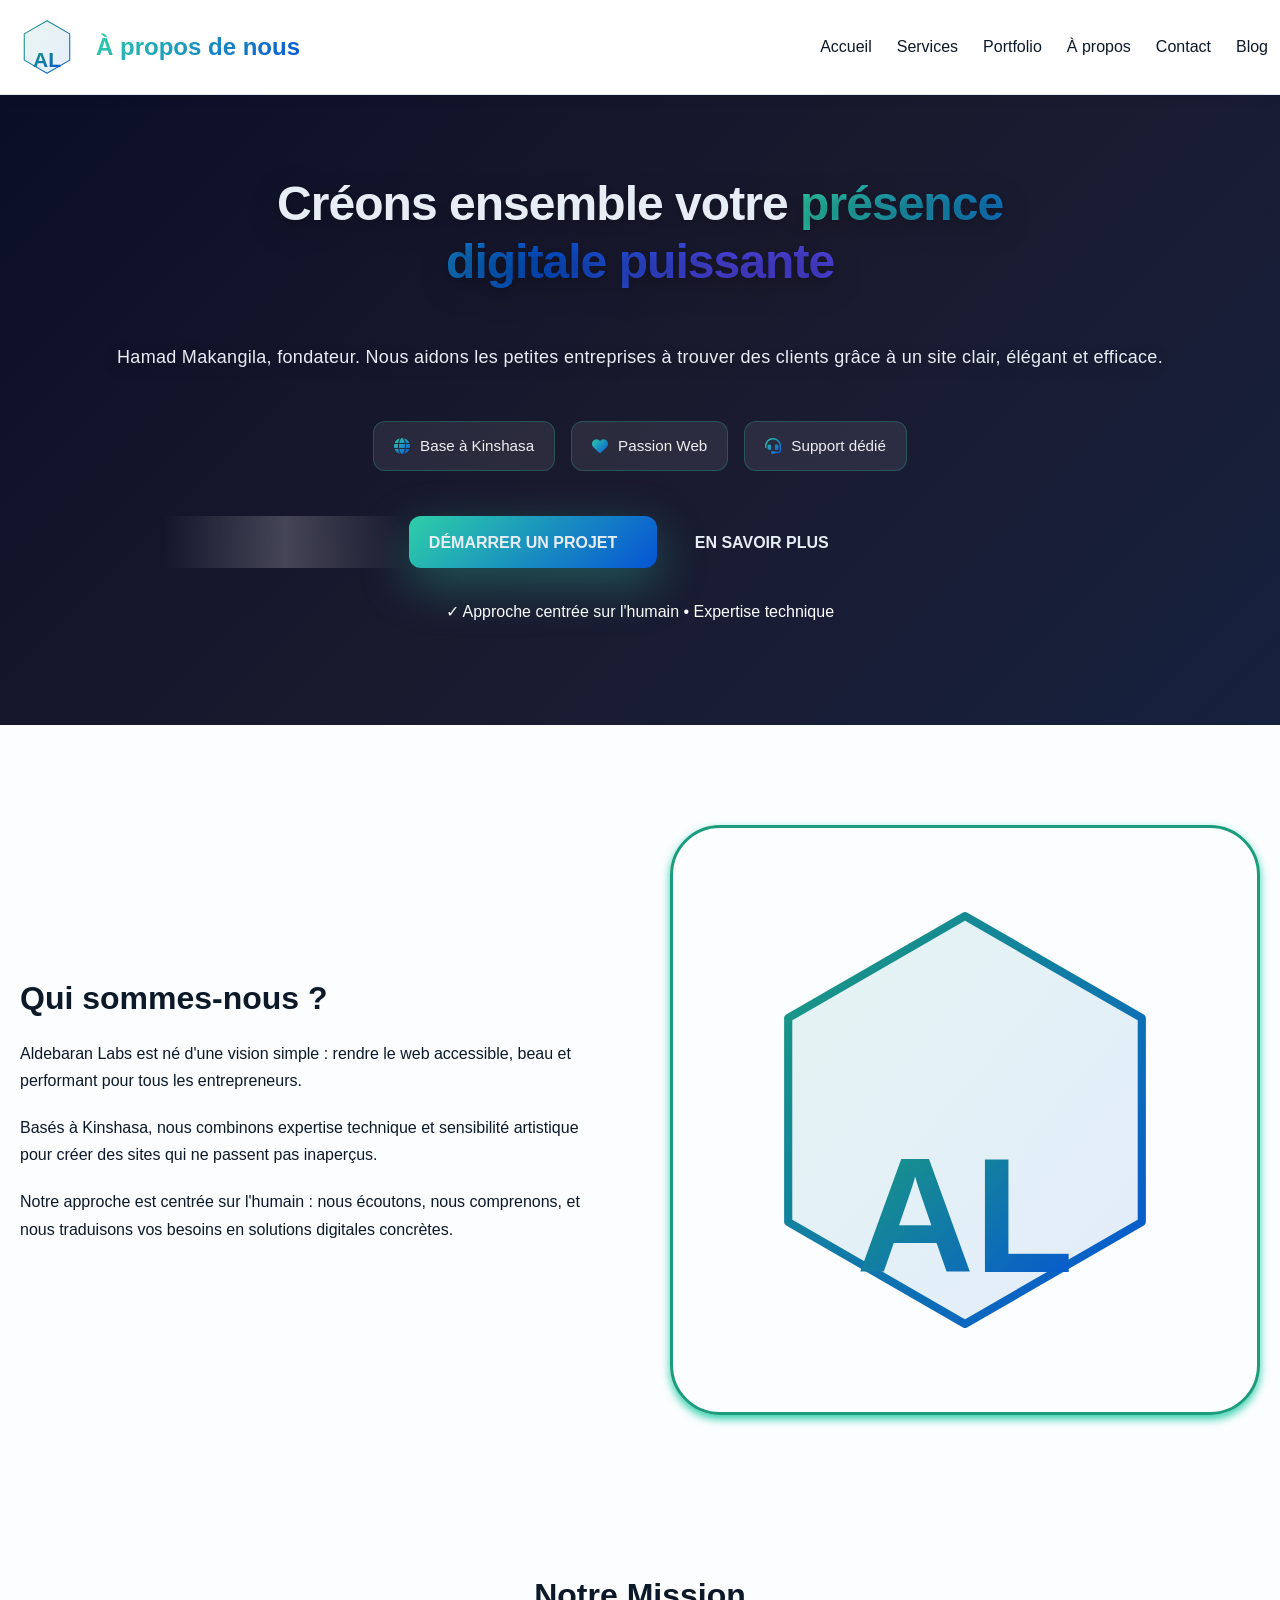
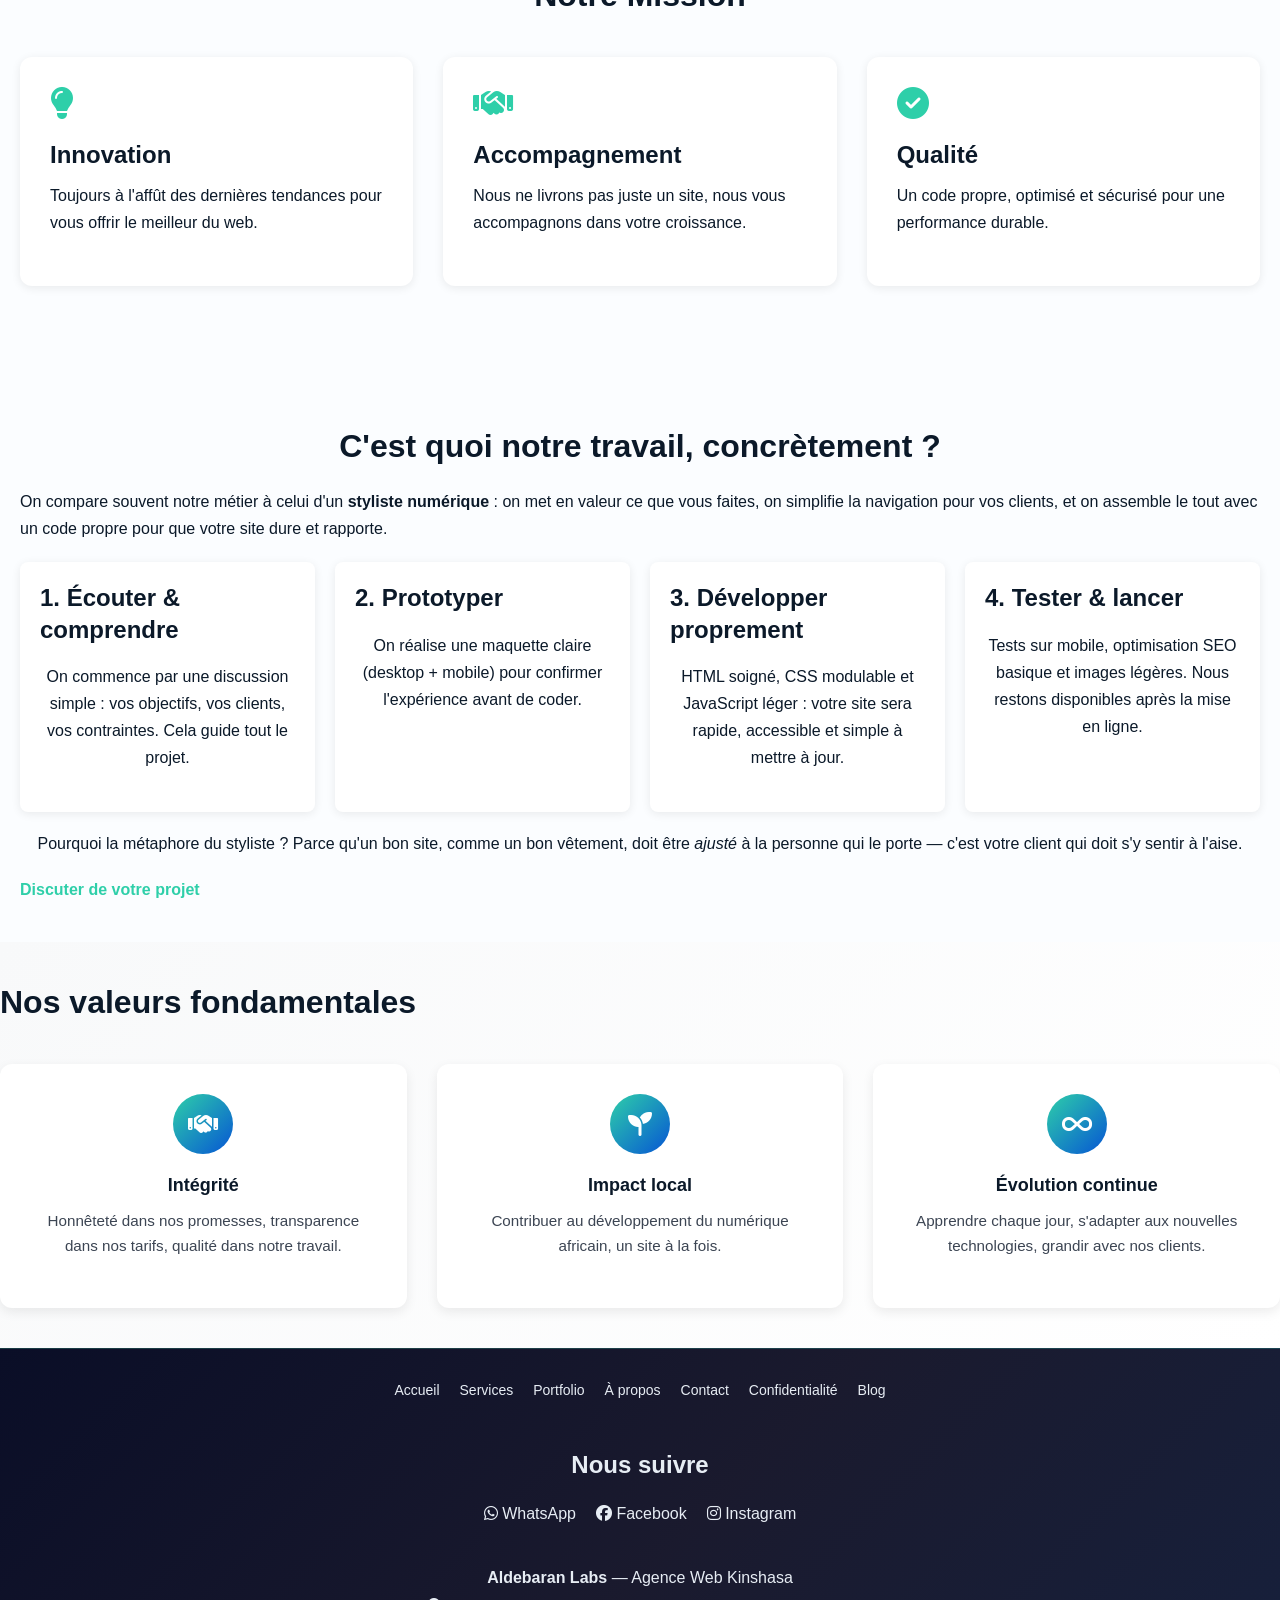
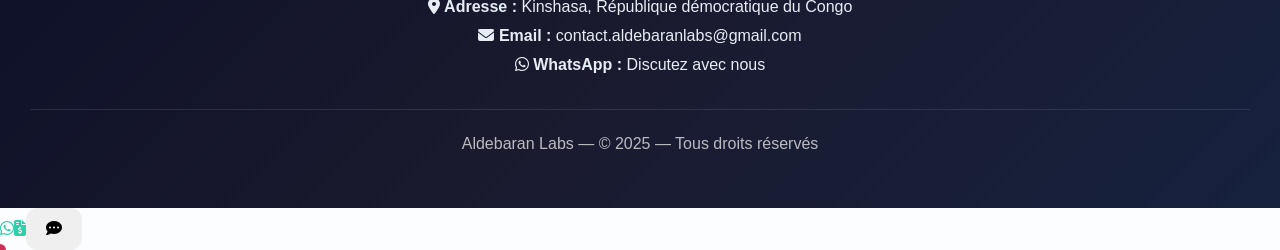
==== commit f4c98e7f: "Add files via upload" ====
--- a/about.html
+++ b/about.html
@@ -2,7 +2,7 @@
 <html lang="fr">
   <head>
     <meta charset="utf-8"/>
-    <meta content="width=device-width, initial-scale=1.0" name="viewport"/>
+    <meta content="width=device-width, initial-scale=0.7" name="viewport"/>
     <meta content="À propos Aldebaran Labs : agence web basée à Kinshasa. Expertise locale, tarifs transparents, support 24/7 en français." name="description"/>
     <meta content="Hamad Makangila, Aldebaran Labs Kinshasa, agence web RDC, créateur sites Afrique francophone, histoire Aldebaran Labs" name="keywords"/>
     <meta content="À propos — Aldebaran Labs | Agence Web Kinshasa" property="og:title"/>
@@ -139,12 +139,12 @@
               Approche centrée sur l'humain • Expertise technique
             </p>
           </div>
-          <!-- Decorative blobs -->
-          <div class="auto-1">
-          </div>
-          <div class="auto-2">
-          </div>
-          <div class="auto-3">
+          <!-- Decorative elements -->
+          <div class="auto-48">
+          </div>
+          <div class="auto-49">
+          </div>
+          <div class="auto-50">
           </div>
         </section>
         <section class="about-section">
@@ -169,7 +169,7 @@
           </div>
         </section>
         <section class="mission-section">
-          <div class="container">
+          <div  >
             <h2 data-animation="fadeInUp">
               Notre Mission
             </h2>
@@ -208,7 +208,7 @@
           </div>
         </section>
         <section aria-labelledby="work-concret-title" class="work-concret" id="work-concret">
-          <div class="container">
+          <div  >
             <h2 id="work-concret-title">
               C'est quoi notre travail, concrètement ?
             </h2>
@@ -268,7 +268,7 @@
           </div>
         </section>
         <section class="sect-values">
-          <div class="container">
+          <div  >
             <h2>
               Nos valeurs fondamentales
             </h2>
--- a/index.css
+++ b/index.css
@@ -1,3093 +1,2179 @@
-/* =====================================================
-   ALDEBARAN LABS — STYLESHEET PROFESSIONNEL REFACTORISÉ
-   Structure stricte: Variables → Reset → Base → Composants → Layout → Animations → Responsive
-   ===================================================== */
-
-/* ===== 1. VARIABLES GLOBALES ===== */
-@font-face {
-    font-family: 'inter';
-    src: url('Inter/Inter-VariableFont_opsz,wght.ttf') format('truetype');
-    font-display: swap;
-}
-
-:root {
-    /* --- PALETTE COLOURS --- */
-    /* Émeraude (Vert) */
-    --emerald-400: #2ECFA9;
-    --emerald-600: #1B9D7D;
-    
-    /* Cyan (Bleu ciel) */
-    --cyan-400: #0655d4;
-    --cyan-600: #1535b6;
-    
-    /* Indigo (Violet/Bleu profond) */
-    --indigo-400: #733afa;
-    --indigo-600: #4F46E5;
-    
-    --text-dark: #0B1929;
-    --text-light: #e7edf4;
-    --text-muted: #3c4553;
-    
-    /* Backgrounds */
-    --bg-white: #FFFFFF;
-    --bg-light: #FBFDFF;
-    --gradient-dark: linear-gradient(135deg, #0a0e27 0%, #1a1a2e 50%, #16213e 100%);
-    
-    /* Gradients */
-    --gradient-emerald: linear-gradient(135deg, var(--emerald-400), var(--cyan-400));
-    --gradient-cyan: linear-gradient(135deg, var(--cyan-400), var(--indigo-400));
-    --gradient-indigo: linear-gradient(135deg, var(--indigo-400), var(--indigo-600));
-    
-    /* Typography */
-    --font-family: 'inter', -apple-system, BlinkMacSystemFont, 'Segoe UI', sans-serif;
-    --font-size-base: 1rem;
-    --font-size-sm: 0.875rem;
-    --font-size-lg: 1.125rem;
-    --font-size-xl: 1.5rem;
-    --font-size-1xl:2rem;
-    --font-size-2xl: 2.5rem;
-    --font-weight-normal: 400;
-    --font-weight-medium: 500;
-    --font-weight-semibold: 600;
-    --font-weight-bold: 700;
-    
-    /* Spacing */
-    --spacing-xs: 8px;
-    --spacing-sm: 12px;
-    --spacing-md: 20px;
-    --spacing-lg: 30px;
-    --spacing-xl: 40px;
-    --spacing-2xl: 60px;
-    --spacing-3xl: 80px;
-    
-    /* Border Radius */
-    --radius-sm: 6px;
-    --radius-md: 8px;
-    --radius-lg: 12px;
-    --radius-xl: 16px;
-    --radius-full: 50px;
-    
-    /* Shadows */
-    --shadow-sm: 0 2px 10px rgba(0, 0, 0, 0.08);
-    --shadow-md: 0 6px 18px rgba(0, 0, 0, 0.12);
-    --shadow-lg: 0 12px 30px rgba(0, 0, 0, 0.15);
-    
-    /* Transitions */
-    --transition-fast: 0.2s ease;
-    --transition-normal: 0.3s ease;
-    --transition-slow: 0.5s ease;
-    --transition-bounce: cubic-bezier(0.34, 1.56, 0.64, 1);
-}
-
-/* ===== 2. RESET & NORMALIZE ===== */
-* {
-    margin: 0;
-    padding: 0;
-    box-sizing: border-box;
-}
-
-html {
-    scroll-behavior: smooth;
-    font-size: 16px;
-}
-
-body {
-    font-family: var(--font-family);
-    font-size: var(--font-size-base);
-    line-height: 1.6;
-    color: var(--text-dark);
-    background-color: var(--bg-light);
-    display: flex;
-    flex-direction: column;
-    overflow-x: hidden;
-}
-
-* {
-    -webkit-font-smoothing: antialiased;
-    -moz-osx-font-smoothing: grayscale;
-}
-
-img {
-    max-width: 100%;
-    height: auto;
-    display: block;
-}
-
-/* ===== 3. BASE STYLES ===== */
-h1, h2, h3, h4, h5, h6 {
-    font-weight: var(--font-weight-bold);
-    line-height: 1.3;
-    margin-bottom: var(--spacing-md);
-    color: var(--text-dark);
-}
-
-h1 {
-    font-size: 2.5rem;
-    font-weight: var(--font-weight-black);
-    letter-spacing: -0.02em;
-}
-
-h2 {
-    font-size: 2rem;
-    font-weight: var(--font-weight-extrabold);
-}
-
-h3 {
-    font-size: 1.5rem;
-    font-weight: var(--font-weight-bold);
-}
-
-h4 {
-    font-size: 1.25rem;
-    font-weight: var(--font-weight-bold);
-}
-
-h5 {
-    font-size: 1.1rem;
-    font-weight: var(--font-weight-semibold);
-}
-
-h6 {
-    font-size: 1rem;
-    font-weight: var(--font-weight-semibold);
-}
-
-p {
-    margin-bottom: var(--spacing-md);
-    line-height: 1.7;
-}
-
-a {
-    color: var(--emerald-400);
-    text-decoration: none;
-    transition: color var(--transition-normal);
-}
-
-a:hover {
-    color: var(--emerald-600);
-}
-
-ul, ol {
-    margin-left: var(--spacing-md);
-    margin-bottom: var(--spacing-md);
-}
-
-li {
-    margin-bottom: var(--spacing-xs);
-}
-
-/* ===== 4. COMPOSANTS RÉUTILISABLES ===== */
-
-/* --- BADGES --- */
-.badge {
-    display: inline-flex;
-    align-items: center;
-    gap: var(--spacing-xs);
-    padding: var(--spacing-sm) var(--spacing-md);
-    border-radius: var(--radius-full);
-    font-weight: var(--font-weight-bold);
-    font-size: var(--font-size-sm);
-    text-transform: uppercase;
-    letter-spacing: 1px;
-}
-
-.badge--muted {
-    background: rgba(46, 207, 169, 0.15);
-    color: var(--emerald-light);
-    border: 1px solid rgba(46, 207, 169, 0.3);
-    backdrop-filter: blur(10px);
-}
-
-/* --- BOUTONS & CTA --- */
-.btn,
-button,
-[role="button"] {
-    display: inline-block;
-    padding: var(--spacing-sm) var(--spacing-md);
-    border: none;
-    border-radius: var(--radius-lg);
-    font-family: var(--font-family);
-    font-size: var(--font-size-base);
-    font-weight: var(--font-weight-bold);
-    cursor: pointer;
-    transition: all var(--transition-normal);
-    text-decoration: none;
-    text-align: center;
-}
-
-.btn-header-cta {
-    background: linear-gradient(135deg, var(--emerald-light), var(--cyan-light));
-    color: var(--text-light);
-    padding: clamp(14px, 2vw, 18px) clamp(28px, 6vw, 50px);
-    border-radius: var(--radius-full);
-    text-decoration: none;
-    font-weight: var(--font-weight-bold);
-    display: inline-flex;
-    align-items: center;
-    gap: 10px;
-    transition: all 0.35s cubic-bezier(0.4, 0, 0.2, 1);
-    box-shadow: 0 15px 40px rgba(46, 207, 169, 0.4);
-    margin-top: clamp(20px, 5vw, 35px);
-    position: relative;
-    overflow: hidden;
-}
-
-.btn-header-cta:hover {
-    transform: translateY(-3px);
-    box-shadow: 0 20px 50px rgba(46, 207, 169, 0.5);
-}
-
-.cta_devis {
-    background: linear-gradient(135deg, var(--emerald-400), var(--cyan-400));
-    color: var(--text-light);
-    padding: var(--text-light) var(--spacing-lg);
-    border: none;
-    border-radius: var(--radius-full);
-    font-weight: var(--font-weight-bold);
-    text-decoration: none;
-    display: inline-flex;
-    align-items: center;
-    gap: var(--spacing-sm);
-    transition: all var(--transition-normal);
-    box-shadow: 0 10px 30px rgba(46, 207, 169, 0.3);
-    font-size: var(--font-size-base);
-}
-
-.cta_devis:hover {
-    transform: translateY(-2px);
-    box-shadow: 0 15px 40px rgba(46, 207, 169, 0.4);
-}
-
-/* --- TEXT UTILITIES --- */
-.gradient-text {
-    background: linear-gradient(120deg, var(--emerald-light), var(--cyan-light), var(--indigo-light));
-    -webkit-background-clip: text;
-    background-clip: text;
-    -webkit-text-fill-color: transparent;
-    display: inline;
-}
-
-.text-accent {
-    color: var(--emerald-400);
-    font-weight: var(--font-weight-semibold);
-}
-
-.text-accent--cyan {
-    color: var(--cyan-400);
-    font-weight: var(--font-weight-semibold);
-}
-
-/* --- BREADCRUMB --- */
-.breadcrumb {
-    padding: 15px 0;
-    font-size: 0.9rem;
-}
-
-.breadcrumb ol {
-    list-style: none;
-    display: flex;
-    gap: 10px;
-}
-
-.breadcrumb a {
-    color: var(--cyan-400);
-    text-decoration: none;
-}
-
-.breadcrumb a:hover {
-    text-decoration: underline;
-}
-
-.breadcrumb li:not(:last-child)::after {
-    content: " / ";
-    margin-left: 10px;
-    color: var(--text-muted);
-}
-
-/* --- CARDS --- */
-.card {
-    background: var(--bg-white);
-    border-radius: var(--radius-lg);
-    padding: var(--spacing-lg);
-    border: 1px solid var(--slate-100);
-    transition: transform var(--transition-normal), box-shadow var(--transition-normal);
-    cursor: pointer;
-    position: relative;
-    overflow: hidden;
-}
-
-.card:hover {
-    transform: translateY(-10px);
-    box-shadow: 0 20px 50px rgba(46, 207, 169, 0.12);
-    border-color: var(--emerald-400);
-}
-
-.service-card {
-    background: var(--bg-white);
-    border-radius: var(--radius-lg);
-    overflow: hidden;
-    border: 1px solid var(--slate-100);
-    box-shadow: 0 4px 12px rgba(2, 6, 23, 0.06);
-    transition: transform 0.28s ease, box-shadow 0.28s ease, border-color 0.28s ease;
-    cursor: pointer;
-
-}
-.service-card:hover {
-    transform: translateY(-8px);
-    box-shadow: 0 12px 32px rgba(2, 6, 23, 0.08);
-}
-
-.service-card:hover  i {
-    transform: scale(1.29);
-    rotate: 10deg;
-    transition: all var(--transition-slow);
-}
-
-.service-icon {
-    width: 60px;
-    height: 60px;
-    border-radius: var(--radius-lg);
-    display: flex;
-    align-items: center;
-    justify-content: center;
-    color: white;
-    font-size: var(--font-size-xl);
-    margin-bottom: var(--spacing-md);
-    box-shadow: 0 8px 20px rgba(46, 207, 169, 0.3);
-}
-
-.service-card .service-body {
-    padding: var(--spacing-lg);
-}
-
-.service-bar {
-    height: 5px;
-    transform: scaleX(0);
-    transition: transform 0.28s ease;
-    display: block;
-}
-
-.service-card:hover .service-bar {
-    transform: scaleX(1);
-}
-
-.service-tags {
-    display: flex;
-    gap: var(--spacing-xs);
-    flex-wrap: wrap;
-}
-
-.service-tags span {
-    font-size: var(--font-size-sm);
-    background: var(--bg-light);
-    color: var(--slate-medium);
-    padding: var(--spacing-xs) var(--spacing-sm);
-    border-radius: var(--radius-sm);
-}
-
-.card-icon {
-    width: 60px;
-    height: 60px;
-    border-radius: var(--radius-lg);
-    display: flex;
-    align-items: center;
-    justify-content: center;
-    color: var(--text-light);
-    font-size: var(--font-size-xl);
-    margin-bottom: var(--spacing-md);
-    box-shadow: 0 8px 20px rgba(0, 0, 0, 0.06);
-}
-.contact-title {
-    font-weight: var(--font-weight-semibold);
-}
-/* --- CONTACT CARDS --- */
-.contact-card {
-    display: flex;
-    gap: var(--spacing-sm);
-    margin-bottom: var(--spacing-md);
-    padding: var(--spacing-md);
-    background: var(--bg-white);
-    border-radius: var(--radius-lg);
-    transition: all var(--transition-normal);
-    border-left: 4px solid;
-    box-shadow: var(--shadow-sm);
-}
-
-.contact-card--emerald {
-    border-left-color: var(--cyan-600);
-}
-
-.contact-card--emerald:hover {
-    box-shadow: 0 12px 32px rgba(46, 207, 169, 0.2);
-    transform: translateX(4px);
-}
-
-.contact-card--whatsapp {
-    border-left-color: #25D366;
-}
-
-.contact-card--whatsapp:hover {
-    box-shadow: 0 12px 32px rgba(37, 211, 102, 0.2);
-    transform: translateX(4px);
-}
-
-.contact-card__icon {
-    width: 60px;
-    height: 60px;
-    border-radius: 50%;
-    display: flex;
-    align-items: center;
-    justify-content: center;
-    color: var(--text-light);
-    font-size: var(--font-size-xl);
-    flex-shrink: 0;
-}
-
-.contact-card__icon--emerald {
-    background:var(--gradient-cyan);
-}
-
-.contact-card__icon--whatsapp {
-    background: var(--emerald-400);
-}
-
-.contact-card__content h3 {
-    font-weight: var(--font-weight-bold);
-    color: var(--text-muted);
-    margin-bottom: var(--spacing-xs);
-    font-size: var(--font-size-base);
-}
-
-.contact-card__link {
-    text-decoration: none;
-    font-weight: var(--font-weight-semibold);
-    transition: color var(--transition-normal);
-}
-
-.contact-card__link--emerald {
-    color: var(--cyan-600);
-}
-
-.contact-card__link--emerald:hover {
-    color: var(--indigo-600);
-}
-
-.contact-card__link--whatsapp {
-    color: #25D366;
-}
-
-.contact-card__link--whatsapp:hover {
-    color: #20A652;
-}
-
-
-.contact-card__desc {
-    font-size: var(--font-size-sm);
-    color: var(--slate-light);
-    margin-top: 6px;
-}
-
-/* --- FORMS --- */
-.contact-form {
-    background: white;
-    border: 1px solid #E2E8F0;
-    border-radius: var(--radius-lg);
-    padding: 28px;
-    animation: fadeInUp 0.6s ease 0.2s both;
-}
-
-/* ===== PORTFOLIO GRID ===== */
-.portfolio {
-    padding: var(--spacing-2xl) var(--spacing-lg) var(--spacing-xl);
-    background: linear-gradient(180deg, rgba(15, 19, 33, 0.95) 0%, rgba(251, 253, 255, 0.08) 100%);
-}
-
-.portfolio h2 {
-    max-width: 900px;
-    margin: 0 auto;
-    font-size: 2.25rem;
-    color: var(--text-dark);
-    text-align: center;
-}
-
-.portfolio-intro {
-    max-width: 880px;
-    margin: var(--spacing-lg) auto 0;
-    color: var(--text-muted);
-    font-size: 1.05rem;
-    line-height: 1.75;
-    text-align: center;
-}
-
-.portfolio-intro a {
-    font-weight: var(--font-weight-semibold);
-    color: var(--emerald-400);
-}
-
-.portfolio-filters {
-    display: flex;
-    flex-wrap: wrap;
-    justify-content: center;
-    gap: 12px;
-    margin: var(--spacing-xl) auto;
-}
-
-.filter-btn {
-    border: 1px solid rgba(46, 207, 169, 0.35);
-    background: rgba(255, 255, 255, 0.1);
-    color: var(--text-light);
-    padding: 10px 18px;
-    border-radius: var(--radius-full);
-    font-weight: var(--font-weight-semibold);
-    cursor: pointer;
-    transition: all var(--transition-normal);
-    min-width: 120px;
-    text-align: center;
-}
-
-.filter-btn:hover {
-    background: rgba(46, 207, 169, 0.2);
-}
-
-.filter-btn.active {
-    background: linear-gradient(135deg, var(--emerald-400), var(--cyan-400));
-    border-color: var(--emerald-400);
-    color: var(--bg-white);
-    box-shadow: 0 18px 40px rgba(46, 207, 169, 0.25);
-}
-
-.projects-grid {
-    display: grid;
-    grid-template-columns: repeat(auto-fit, minmax(280px, 1fr));
-    gap: var(--spacing-lg);
-    max-width: 1200px;
-    margin: var(--spacing-lg) auto 0;
-    padding: 0 var(--spacing-sm);
-}
-
-.project {
-    background: var(--bg-white);
-    border-radius: var(--radius-lg);
-    overflow: hidden;
-    box-shadow: var(--shadow-sm);
-    display: grid;
-    grid-template-rows: auto 1fr;
-    transition: transform var(--transition-normal), box-shadow var(--transition-normal);
-}
-
-.project:hover {
-    transform: translateY(-6px);
-    box-shadow: 0 20px 50px rgba(46, 207, 169, 0.22);
-}
-
-.project-media-container {
-    position: relative;
-    width: 100%;
-    height: 0;
-    padding-bottom: 56.25%;
-    overflow: hidden;
-}
-.screenshot-carousel {
-    position: absolute;
-    inset: 0;
-}
-
-.screenshot-carousel img {
-    width: 100%;
-    height: 100%;
-    object-fit: contain;
-    object-position: center;
-    transition: transform var(--transition-normal);
-    background: rgba(250, 252, 255, 0.7);
-}
-
-.project:hover .screenshot-carousel img {
-    transform: scale(1.05);
-}
-
-.project-meta {
-    padding: var(--spacing-lg);
-    display: flex;
-    flex-direction: column;
-    gap: var(--spacing-sm);
-}
-
-.project-meta h3 {
-    display: flex;
-    align-items: center;
-    gap: 12px;
-    margin: 0;
-    font-size: 1.35rem;
-}
-
-.project-meta h3 i {
-    color: var(--emerald-400);
-    font-size: 1.1rem;
-}
-
-.project-desc {
-    color: var(--text-muted);
-    font-size: 1rem;
-    line-height: 1.6;
-    margin: 0;
-    flex: 1;
-}
-
-.project-tags {
-    display: flex;
-    flex-wrap: wrap;
-    gap: 10px;
-    padding: 0;
-    margin: 0;
-    list-style: none;
-}
-
-.project-tags li {
-    background: rgba(46, 207, 169, 0.12);
-    color: var(--text-muted);
-    padding: 6px 14px;
-    border-radius: var(--radius-full);
-    font-size: 0.85rem;
-    white-space: nowrap;
-}
-
-.project-cta {
-    margin-top: 12px;
-    align-self: flex-start;
-    text-decoration: none;
-    display: inline-flex;
-    align-items: center;
-    gap: 10px;
-    padding: 10px 18px;
-    border-radius: var(--radius-full);
-    background: linear-gradient(135deg, var(--emerald-400), var(--cyan-400));
-    color: var(--bg-white);
-    font-weight: var(--font-weight-semibold);
-    transition: transform var(--transition-normal), box-shadow var(--transition-normal);
-}
-
-.project-cta:hover {
-    transform: translateY(-2px);
-    box-shadow: 0 15px 40px rgba(46, 207, 169, 0.25);
-}
-
-/* project-card base styles (used everywhere) */
-.project-card {
-    background: #fff;
-    border-radius: var(--radius-lg);
-    overflow: hidden;
-    box-shadow: var(--shadow-sm);
-    position: relative;
-    transition: transform var(--transition-normal), box-shadow var(--transition-normal);
-    cursor: pointer;
-    display: flex;
-    flex-direction: column;
-}
-
-.project-card:hover,
-.project-card:focus {
-    transform: translateY(-6px);
-    box-shadow: 0 15px 40px rgba(46, 207, 169, 0.2);
-}
-
-.project-image {
-    height: 160px;
-    overflow: hidden;
-}
-
-.project-image img {
-    width: 100%;
-    height: 100%;
-    object-fit: cover;
-    display: block;
-}
-
-.project-card h3 {
-    padding: var(--spacing-md);
-    font-size: 1.25rem;
-}
-
-.project-card p {
-    padding: 0 var(--spacing-md) var(--spacing-md);
-    flex-grow: 1;
-}
-
-.project-card .btn {
-    margin: 0 var(--spacing-md) var(--spacing-md);
-    align-self: flex-start;
-    font-size: 0.875rem;
-    padding: 8px 16px;
-}
-/* ===== CONFETTI FUN ===== */
-.confetti-piece {
-    position: fixed;
-    width: 8px;
-    height: 8px;
-    background-color: var(--emerald-400);
-    opacity: 0.9;
-    animation: confetti-fall 2s linear forwards;
-    z-index: 9999;
-}
-@keyframes confetti-fall {
-    0% { transform: translateY(0) rotate(0); }
-    100% { transform: translateY(100vh) rotate(720deg); opacity: 0; }
-}
-
-/* cursor trail little dot */
-.cursor-trail {
-    position: fixed;
-    width: 12px;
-    height: 12px;
-    background: var(--emerald-400);
-    border-radius: 50%;
-    pointer-events: none;
-    mix-blend-mode: difference;
-    transform: translate(-50%, -50%);
-    transition: background 0.2s ease;
-}
-
-.contact-form__group {
-    margin-bottom: 20px;
-}
-
-.contact-form__label {
-    display: block;
-    font-weight: var(--font-weight-bold);
-    color: var(--slate-dark);
-    margin-bottom: 10px;
-    font-size: 0.95rem;
-}
-
-.contact-form__input,
-.contact-form__select,
-.contact-form__textarea {
-    width: 100%;
-    padding: 14px 16px;
-    border: 2px solid #E2E8F0;
-    border-radius: var(--radius-md);
-    font-size: 1rem;
-    box-sizing: border-box;
-    transition: all var(--transition-normal);
-    font-weight: var(--font-weight-medium);
-    font-family: inherit;
-}
-
-.contact-form__input:focus,
-.contact-form__select:focus,
-.contact-form__textarea:focus {
-    border-color: #2ECFA9;
-    box-shadow: 0 0 0 3px rgba(46, 207, 169, 0.1);
-    outline: none;
-}
-
-.contact-form__textarea {
-    resize: vertical;
-    margin-bottom: 25px;
-}
-
-.contact-form__button {
-    width: 100%;
-    background: linear-gradient(135deg, #2ECFA9, #06B6D4);
-    color: white;
-    padding: 16px 20px;
-    border: none;
-    border-radius: var(--radius-md);
-    font-weight: var(--font-weight-extrabold);
-    font-size: 1.05rem;
-    cursor: pointer;
-    transition: all var(--transition-normal);
-    box-shadow: 0 10px 30px rgba(46, 207, 169, 0.3);
-    display: flex;
-    align-items: center;
-    justify-content: center;
-    gap: 10px;
-}
-
-.contact-form__button:hover {
-    transform: translateY(-2px);
-    box-shadow: 0 15px 40px rgba(46, 207, 169, 0.4);
-}
-
-.contact-form__note {
-    font-size: 0.8rem;
-    color: var(--slate-light);
-    margin-top: 15px;
-    text-align: center;
-}
-
-/* --- MISSION CARDS --- */
-.mission-card {
-    background: white;
-    padding: 30px;
-    border-radius: var(--radius-lg);
-    box-shadow: var(--shadow-sm);
-}
-
-.mission-card i {
-    font-size: 2.5rem;
-    color: var(--primary);
-    margin-bottom: 20px;
-}
-
-.mission-card h3 {
-    margin-bottom: 15px;
-}
-
-/* --- CONCRET CARDS --- */
-.concret-card {
-    background: var(--bg-white);
-    padding: 20px;
-    border-radius: var(--radius-md);
-    box-shadow: var(--shadow-sm);
-}
-
-.concret-card h3 {
-    margin-bottom: 12px;
-}
-
-/* --- INFO BOXES --- */
-.contact-info-box {
-    padding: 28px;
-    background: linear-gradient(135deg, rgba(46, 207, 169, 0.08), rgba(6, 182, 212, 0.08));
-    border-radius: var(--radius-lg);
-    margin-top: 40px;
-    border: 1px solid rgba(46, 207, 169, 0.2);
-}
-
-.contact-info-box h3 {
-    font-weight: var(--font-weight-extrabold);
-    color: var(--slate-dark);
-    margin-bottom: 18px;
-    font-size: 1.05rem;
-}
-
-.contact-info-box ul {
-    list-style: none;
-    padding: 0;
-    margin: 0;
-}
-
-.contact-info-box li {
-    color: var(--slate-medium);
-    padding: 8px 0;
-    font-weight: var(--font-weight-medium);
-    display: flex;
-    align-items: center;
-    gap: 10px;
-}
-
-.contact-info-box .icon {
-    color: #2ECFA9;
-    font-size: 1rem;
-}
-
-/* --- IMAGE UTILITIES --- */
-.img-cover {
-    object-fit: cover;
-    border-radius: var(--radius-md);
-}
-
-/* --- ICON MENU --- */
-.icon-menu {
-    font-size: 1.25rem;
-}
-
-/* ===== 5. LAYOUT ===== */
-
-/* --- HEADER --- */
-header {
-    background: var(--bg-white);
-    padding: var(--spacing-sm);
-    box-shadow: var(--shadow-sm);
-    position: sticky;
-    top: 0;
-    z-index: 1000;
-    border-bottom: 1px solid var(--slate-100);
-    display: flex;
-    align-items: center;
-    gap: 20px;
-    justify-content: space-between;
-}
-
-header h2 {
-    display: flex;
-    align-items: center;
-    gap: 10px;
-    font-size: 1.5rem;
-    margin: 0;
-}
-
-.logo-img {
-    width: 70px;
-    height: 70px;
-}
-
-.logo-text {
-    background: var(--gradient-emerald);
-    -webkit-background-clip: text;
-    background-clip: text;
-    -webkit-text-fill-color: transparent;
-    font-weight: var(--font-weight-bold);
-    font-size: var(--font-size-xl);
-}
-
-.labs-text {
-    background: var(--gradient-cyan);
-    -webkit-background-clip: text;
-    background-clip: text;
-    -webkit-text-fill-color: transparent;
-}
-
-/* --- NAVIGATION --- */
-nav {
-    display: flex;
-    align-items: center;
-    gap: 20px;
-}
-
-nav ul {
-    list-style: none;
-    display: flex;
-    gap: 20px;
-    margin: 0;
-}
-
-nav a {
-    color: var(--text-dark);
-    font-weight: var(--font-weight-medium);
-    transition: color var(--transition-normal);
-}
-
-nav a:hover {
-    color: var(--emerald-400);
-}
-
-/* --- HAMBURGER BUTTON --- */
-#btn_menu {
-    display: none;
-    background: none;
-    border: none;
-    cursor: pointer;
-    padding: 8px;
-    color: var(--text-dark);
-    font-size: 1.5rem;
-    transition: color var(--transition-normal);
-}
-
-#btn_menu:hover {
-    color: var(--emerald-400);
-}
-
-.nav_content {
-    display: flex;
-    align-items: center;
-    gap: 30px;
-}
-
-.nav_content a {
-    text-decoration: none;
-}
-
-.nav_content ul {
-    display: flex;
-    list-style: none;
-    margin: 0;
-    padding: 0;
-    gap: 25px;
-}
-
-.nav_content li {
-    margin: 0;
-}
-
-.nav_content.active {
-    display: flex !important;
-}
-
-/* --- MAIN & SECTIONS --- */
-main {
-    flex: 1;
-    width: 100%;
-}
-
-section {
-    width: 100%;
-}
-
-.container {
-    max-width: 1200px;
-    margin: 0 auto;
-    padding: 0 20px;
-}
-
-/* --- HERO SECTION --- */
-.hero_section {
-    background: var(--gradient-dark);
-    color: var(--text-muted);
-    text-align: center;
-    position: relative;
-    display: flex;
-    flex-direction: column;
-    align-items: center;
-    justify-content: center;
-    margin-bottom: var(--spacing-xl);
-}
-
-/* larger hero variations used on home and major pages */
-.hero_section.hero--large {
-    background: var(--gradient-dark);
-    color: var(--bg-white);
-    padding: 80px 24px;
-    text-align: center;
-    position: relative;
-    min-height: 680px;
-    display: flex;
-    align-items: center;
-    justify-content: center;
-}
-
-/* decorative blobs inside hero */
-.hero-blob {
-    position: absolute;
-    border-radius: 50%;
-    pointer-events: none;
-    animation: float 2s ease-in-out infinite;
-}
-.hero-blob--1 { width: 300px; height: 300px; background: rgba(46, 207, 169, 0.08); top: -100px; right: -100px; }
-.hero-blob--2 { width: 200px; height: 200px; background: rgba(6, 181, 212, 0.08); bottom: 50px; right: 50px; animation-direction: reverse; }
-.hero-blob--3 { width: 250px; height: 250px; background: rgba(99, 102, 241, 0.06); bottom: -100px; left: -50px; }
-
-/* OLD CLASSES - kept for backward compatibility */
-.auto-48, .auto-49, .auto-50 {
-    position: absolute;
-    border-radius: 50%;
-    pointer-events: none;
-    animation: float 2s ease-in-out infinite;
-}
-.auto-48 { width: 300px; height: 300px; background: rgba(46, 207, 169, 0.08); top: -100px; right: -100px; overflow:hidden; }
-.auto-49 { width: 200px; height: 200px; background: rgba(6, 181, 212, 0.08); bottom: 50px; right: 50px; animation-duration: 2s; animation-direction: reverse; }
-.auto-50 { width: 250px; height: 250px; background: rgba(99, 102, 241, 0.06); bottom: -100px; left: -50px; animation-duration: 2s; }
-
-
-.badge {
-    z-index: 3;
-    position: relative;
-    opacity: 0;
-    animation: fadeInUp 0.8s cubic-bezier(0.34, 1.56, 0.64, 1) 0.15s forwards;
-    font-size: 0.85rem;
-    letter-spacing: 1px;
-    text-transform: uppercase;
-    display: inline-block;
-    margin-bottom: 20px;
-}
-
-.hero-title {
-    font-size: 3rem;
-    font-weight: var(--font-weight-bold);
-    margin-bottom: var(--spacing-xl) ;
-    line-height: 1.1;
-    letter-spacing: -0.8px;
-    color: white;
-    text-shadow: 0 8px 32px rgba(0,0,0,0.3), 0 2px 8px rgba(0,0,0,0.2);
-    opacity: 0;
-    animation: fadeInDownScale 2s cubic-bezier(0.34,1.56,0.64,1) 0.25s forwards;
-    word-spacing: 0.1em;
-}
-
-.hero-title span.gradient-text {
-    background: linear-gradient(110deg, var(--emerald-400) 0%, var(--cyan-400) 50%, var(--indigo-600) 80%, var(--indigo-600) 100%);
-    -webkit-background-clip: text;
-    background-clip: text;
-    color: transparent;
-    display: inline;
-    font-weight: var(--font-weight-black);
-}
-
-.hero-subtext {
-    font-size: var(--font-size-lg);
-    line-height: 1.75;
-    color: var(--text-light);
-    margin:var(--spacing-sm);
-    text-shadow: 0 4px 16px rgba(0,0,0,0.25);
-    opacity: 0;
-    animation: fadeInUp 2.5s cubic-bezier(0.25, 0.46, 0.45, 0.94) 0.4s forwards;
-    letter-spacing: 0.3px;
-}
-
-.hero-actions {
-    display: flex;
-    flex-wrap: wrap;
-    gap: 18px;
-    justify-content: center;
-    align-items: center;
-    margin-bottom: 30px;
-    opacity: 0;
-    animation: fadeInUp 0.85s ease 0.6s forwards;
-}
-
-/* Hero Content Container */
-.hero-content {
-    position: relative;
-    z-index: 2;
-    max-width: 950px;
-    display: flex;
-    flex-direction: column;
-    align-items: center;
-}
-
-/* Feature chips */
-.hero-features {
-    display: flex;
-    gap: 16px;
-    justify-content: center;
-    flex-wrap: wrap;
-    margin: 35px 0 45px;
-    opacity: 0;
-    animation: fadeInUp 0.85s ease 0.45s forwards;
-}
-
-.feature-chip {
-    display: flex;
-    align-items: center;
-    gap: 10px;
-    background: rgba(255, 255, 255, 0.08);
-    border: 1px solid rgba(46, 207, 169, 0.25);
-    border-radius: 12px;
-    padding: 12px 20px;
-    color: rgba(255, 255, 255, 0.92);
-    font-size: 0.95rem;
-    font-weight: var(--font-weight-medium);
-    backdrop-filter: blur(8px);
-    transition: all 0.4s cubic-bezier(0.34, 1.56, 0.64, 1);
-    cursor: pointer;
-}
-
-.feature-chip i {
-    font-size: 1.1rem;
-    background: linear-gradient(135deg, #2ECFA9, #06B6D4);
-    -webkit-background-clip: text;
-    background-clip: text;
-    color: transparent;
-}
-
-.feature-chip:hover {
-    background: rgba(46, 207, 169, 0.15);
-    border-color: rgba(46, 207, 169, 0.5);
-    transform: translateY(-4px);
-    box-shadow: 0 12px 30px rgba(46, 207, 169, 0.2);
-}
-
-/* Pulse Animation for Primary Button */
-.btn-pulse {
-    animation: btnPulse 2.5s cubic-bezier(0.4, 0, 0.6, 1) infinite;
-}
-
-@keyframes btnPulse {
-    0%, 100% {
-        box-shadow: 0 16px 48px rgba(46, 207, 169, 0.35);
-    }
-    50% {
-        box-shadow: 0 16px 60px rgba(46, 207, 169, 0.55);
-    }
-}
-
-button:focus-visible {
-    outline: 3px solid var(--cyan-400);
-    outline-offset: 2px;
-}
-
-/* ===== BREADCRUMB ===== */
-.breadcrumb {
-    padding: 15px 0;
-    font-size: 0.9rem;
-}
-
-.breadcrumb ol {
-    list-style: none;
-    display: flex;
-    gap: 10px;
-}
-
-.breadcrumb a {
-    color: var(--cyan-400);
-    text-decoration: none;
-}
-
-.breadcrumb a:hover {
-    text-decoration: underline;
-}
-
-.breadcrumb li:not(:last-child)::after {
-    content: " / ";
-    margin-left: 10px;
-    color: var(--text-muted);
-}
-
-.hero-actions .btn {
-    padding: var(--spacing-md)  var(--spacing-lg);
-    font-size: var(--font-size-base);
-    border-radius: var(--radius-full);
-    font-weight: var(--font-weight-bold);
-    cursor: pointer;
-    border: none;
-    transition: all 0.4s cubic-bezier(0.34, 1.56, 0.64, 1);
-    position: relative;
-    overflow: hidden;
-    display: flex;
-    align-items: center;
-    justify-content: center;
-    gap: var(--spacing-xs);
-    letter-spacing: 0.4px;
-}
-
-.btn-primary {
-    background: linear-gradient(135deg, var(--emerald-600) 0%, var(--indigo-600) 100%);
-    color: var(--text-light);
-    box-shadow: 0 16px 48px rgba(46, 207, 169, 0.35);
-    position: relative;
-    overflow: hidden;
-}
-
-.btn-primary::before {
-    content: '';
-    position: absolute;
-    top: 0;
-    left: -100%;
-    width: 100%;
-    height: 100%;
-    background: linear-gradient(90deg, transparent, rgba(255,255,255,0.2), transparent);
-    transition: left 0.5s ease;
-}
-
-.btn-primary:hover {
-    transform: translateY(-4px) scale(1.02);
-    box-shadow: 0 24px 64px rgba(46, 207, 169, 0.45);
-    color: var(--text-light);
-}
-
-.btn-primary:hover::before {
-    left: 100%;
-}
-
-.btn-outline {
-    background: transparent;
-    color: var(--text-light);
-    box-shadow: 0 0 0 0 rgba(255,255,255,0.1);
-}
-
-.btn-outline:hover {
-    background: rgba(255,255,255,0.12);
-    color: white;
-    transform: translateY(-4px);
-    box-shadow: 0 12px 40px rgba(255,255,255,0.15);
-}
-
-/* Button Text Animations */
-.btn-text {
-    display: inline-block;
-    transition: opacity 0.4s cubic-bezier(0.34, 1.56, 0.64, 1), transform 0.4s cubic-bezier(0.34, 1.56, 0.64, 1);
-    position: relative;
-}
-
-.btn-icon {
-    display: inline-block;
-    opacity: 0;
-    transform: translateX(-15px) scale(0.8);
-    transition: opacity 0.4s cubic-bezier(0.34, 1.56, 0.64, 1), transform 0.4s cubic-bezier(0.34, 1.56, 0.64, 1);
-    font-size: 1.1em;
-}
-
-.hero-actions .btn:hover .btn-text {
-    transform: translateX(-5px);
-}
-
-.hero-actions .btn:hover .btn-icon {
-    opacity: 1;
-    transform: translateX(0) scale(1);
-}
-
-.hero-actions .btn-outline:hover .btn-icon {
-    opacity: 1;
-    transform: translateX(0) scale(1);
-}
-
-.hero-scroll {
-    position: absolute;
-    bottom: 25px;
-    left: 50%;
-    transform: translateX(-50%);
-    font-size: 2.8rem;
-    color: rgba(255,255,255,0.85);
-    opacity: 0.85;
-    animation: scrollBounce 2.8s cubic-bezier(0.25,0.46,0.45,0.94) infinite;
-    z-index: 3;
-    cursor: pointer;
-    transition: all 0.3s ease;
-}
-
-.hero-scroll:hover {
-    color: rgba(255,255,255,1);
-    opacity: 1;
-}
-
-/* SECTION: Values & Technologies */
-.sect-values {
-    padding: var(--spacing-xl) 0;
-    background: linear-gradient(135deg, #f8f9fa 0%, #fff 100%);
-}
-
-.values-grid {
-    display: grid;
-    grid-template-columns: repeat(auto-fit, minmax(280px, 1fr));
-    gap: var(--spacing-lg);
-    margin-top: var(--spacing-xl);
-}
-
-.value-card {
-    background: #fff;
-    border-radius: var(--radius-lg);
-    padding: var(--spacing-lg);
-    text-align: center;
-    transition: transform var(--transition-normal), box-shadow var(--transition-normal);
-    box-shadow: 0 4px 12px rgba(0, 0, 0, 0.08);
-    display: flex;
-    flex-direction: column;
-    align-items: center;
-}
-
-.value-card:hover {
-    transform: translateY(-8px);
-    box-shadow: 0 12px 32px rgba(46, 207, 169, 0.2);
-}
-
-.value-icon {
-    width: 60px;
-    height: 60px;
-    background: linear-gradient(135deg, var(--emerald-400), var(--cyan-400));
-    border-radius: 50%;
-    display: flex;
-    align-items: center;
-    justify-content: center;
-    font-size: 1.5rem;
-    color: #fff;
-    margin-bottom: var(--spacing-md);
-}
-
-.value-card h3 {
-    font-size: 1.125rem;
-    font-weight: 600;
-    color: var(--text-dark);
-    margin-bottom: var(--spacing-sm);
-}
-
-.value-card p {
-    color: var(--text-secondary);
-    font-size: 0.95rem;
-    line-height: 1.6;
-}
-
-/* ===== PRICING SECTION ===== */
-.pricing {
-    padding: var(--spacing-xl) 0;
-    background: var(--bg-white);
-}
-
-.pricing-grid {
-    display: grid;
-    grid-template-columns: repeat(auto-fit, minmax(240px, 1fr));
-    gap: var(--spacing-lg);
-    margin-top: var(--spacing-lg);
-}
-
-.pricing-card {
-    background: #fff;
-    border-radius: var(--radius-lg);
-    padding: var(--spacing-lg);
-    box-shadow: 0 4px 12px rgba(0, 0, 0, 0.08);
-    transition: transform var(--transition-normal), box-shadow var(--transition-normal);
-    display: flex;
-    flex-direction: column;
-    align-items: center;
-    position: relative;
-}
-
-.pricing-card.popular {
-    border: 2px solid var(--emerald-400);
-}
-
-.pricing-card.popular::before {
-    content: 'Le plus demandé';
-    position: absolute;
-    top: -10px;
-    right: -10px;
-    background: var(--emerald-400);
-    color: #fff;
-    font-size: 0.75rem;
-    padding: 4px 8px;
-    border-radius: var(--radius-sm);
-}
-
-.pricing-card.popular .badge--muted {
-    background: var(--emerald-400);
-    color: #fff;
-    font-size: 0.75rem;
-    margin-left: 8px;
-    vertical-align: middle;
-}
-
-.pricing-card:hover {
-    transform: translateY(-8px);
-    box-shadow: 0 12px 32px rgba(46, 207, 169, 0.2);
-}
-
-.price {
-    font-size: 2rem;
-    font-weight: var(--font-weight-black);
-    color: var(--emerald-400);
-    margin: var(--spacing-md) 0;
-}
-
-.pricing-cta {
-    margin-top: auto;
-    text-decoration: none;
-    font-size: 1rem;
-    padding: 12px 24px;
-    border-radius: var(--radius-lg);
-}
-
-.pricing-cta.btn-primary {
-    background: var(--emerald-400);
-    color: #fff;
-}
-
-.pricing-cta.btn-outline {
-    border: 1px solid var(--emerald-400);
-    color: var(--emerald-400);
-}
-
-.pricing-cta:hover {
-    transform: translateY(-2px);
-}
-
-.pricing-note {
-    font-size: 0.9rem;
-    color: var(--text-muted);
-    text-align: center;
-    margin-top: var(--spacing-md);
-}
-
-.pricing-more summary {
-    cursor: pointer;
-    font-weight: var(--font-weight-semibold);
-    margin-top: var(--spacing-xl);
-    position: relative;
-}
-
-.pricing-more summary::after {
-    content: '▼';
-    display: inline-block;
-    margin-left: 8px;
-    transition: transform 0.3s;
-}
-
-.pricing-more[open] summary::after {
-    transform: rotate(180deg);
-}
-
-.pricing-more .more-packs {
-    display: grid;
-    grid-template-columns: repeat(auto-fit, minmax(220px, 1fr));
-    gap: var(--spacing-lg);
-    margin-top: var(--spacing-md);
-}
-
-.pricing-card.small { padding: var(--spacing-md); }
-
-@keyframes fadeInUp {
-    from {
-        opacity: 0;
-        transform: translateY(50px);
-    }
-    to {
-        opacity: 1;
-        transform: translateY(0);
-    }
-}
-
-@keyframes fadeInDownScale {
-    from {
-        opacity: 0;
-        transform: translateY(-30px) scale(0.95);
-    }
-    to {
-        opacity: 1;
-        transform: translateY(0) scale(1);
-    }
-}
-
-@keyframes fadeInScale {
-    from {
-        opacity: 0;
-        transform: translateY(30px) scale(0.95);
-    }
-    to {
-        opacity: 1;
-        transform: translateY(0) scale(1);
-    }
-}
-
-@keyframes scrollBounce {
-    0%, 100% { transform: translate(-50%,0); opacity: 0.8; }
-    50% { transform: translate(-50%,15px); opacity: 0.3; }
-}
-
-@keyframes bgGradient {
-    0% { background-position: 0% 50%; }
-    50% { background-position: 100% 50%; }
-    100% { background-position: 0% 50%; }
-}
-
-
-
-/* --- SPACING SECTIONS --- */
-.section {
-    padding: 80px 20px;
-}
-
-
-/* --- PROMO BANNER --- */
-.promo-offer {
-    padding: var(--spacing-2xl) 20px;
-    background: linear-gradient(135deg, var(--emerald-400), var(--cyan-400));
-    color: white;
-    text-align: center;
-}
-.promo-offer .promo-title {
-    font-size: 2rem;
-    margin-bottom: var(--spacing-md);
-}
-.promo-offer .promo-text {
-    font-size: 1.125rem;
-    margin-bottom: var(--spacing-lg);
-    max-width: 600px;
-    margin-left: auto;
-    margin-right: auto;
-}
-.promo-offer .promo-cta {
-    background: white;
-    color: var(--emerald-600);
-    padding: 16px 32px;
-    border-radius: var(--radius-lg);
-    font-size: 1.125rem;
-    text-decoration: none;
-    transition: transform var(--transition-normal), box-shadow var(--transition-normal);
-}
-.promo-offer .promo-cta:hover {
-    transform: translateY(-3px);
-    box-shadow: 0 12px 40px rgba(0,0,0,0.2);
-}
-
-/* --- FINAL CTA SECTION --- */
-.final-cta {
-    padding: var(--spacing-3xl) 20px;
-    background: linear-gradient(135deg, var(--emerald-400), var(--cyan-400));
-    color: white;
-    text-align: center;
-}
-
-.final-cta-title {
-    font-size: 2.5rem;
-    font-weight: var(--font-weight-black);
-    margin-bottom: var(--spacing-lg);
-    line-height: 1.2;
-}
-
-.final-cta-text {
-    font-size: 1.25rem;
-    margin-bottom: var(--spacing-xl);
-    max-width: 600px;
-    margin-left: auto;
-    margin-right: auto;
-    opacity: 0.95;
-}
-
-.final-cta-actions {
-    display: flex;
-    gap: var(--spacing-lg);
-    justify-content: center;
-    flex-wrap: wrap;
-}
-
-.final-cta-actions .btn {
-    padding: 16px 32px;
-    font-size: 1.125rem;
-    border-radius: var(--radius-lg);
-    text-decoration: none;
-    transition: transform var(--transition-normal), box-shadow var(--transition-normal);
-}
-
-.final-cta-actions .btn-primary {
-    background: white;
-    color: var(--emerald-600);
-}
-
-.final-cta-actions .btn-primary:hover {
-    transform: translateY(-3px);
-    box-shadow: 0 12px 40px rgba(0,0,0,0.2);
-}
-
-.final-cta-actions .btn-outline {
-    border: 2px solid white;
-    color: white;
-    background: transparent;
-}
-
-.final-cta-actions .btn-outline:hover {
-    background: rgba(255,255,255,0.1);
-    transform: translateY(-3px);
-}
-
-.contact-intro a {
-    color: var(--emerald-400);
-    font-weight: var(--font-weight-semibold);
-    text-decoration: underline;
-}
-
-.contact-section .contact-form {
-    max-width: 600px;
-    margin: 0 auto;
-}
-
-.contact-section ::placeholder {
-    color: var(--text-muted);
-    opacity: 1;
-}
-
-.contact-grid {
-    display: grid;
-    grid-template-columns:repeat(2,20px) ;
-}
-
-.contact-info {
-    animation: fadeInUp 0.6s ease;
-}
-
-.contact-info h2 {
-    font-size: 2rem;
-    font-weight: var(--font-weight-black);
-    color: var(--slate-dark);
-    margin-bottom: 40px;
-}
-
-/* --- ABOUT SECTION --- */
-.about-section {
-    padding: 60px 20px;
-}
-
-.about-grid {
-    display: grid;
-    grid-template-columns: 1fr 1fr;
-    gap: 60px;
-    align-items: center;
-    max-width: 1200px;
-    margin: 0 auto;
-}
-
-.about-image img {
-    object-fit: cover;
-    border-radius: var(--radius-lg);
-    display: block;
-    width: 100%;
-}
-
-/* --- MISSION SECTION --- */
-.mission-section {
-    background: var(--bg-light);
-    padding: 60px 20px;
-    margin: 40px 0;
-}
-
-.mission-section h2 {
-    color: var(--primary-dark);
-    margin-bottom: 40px;
-    text-align: center;
-}
-
-.mission-grid {
-    display: grid;
-    grid-template-columns: repeat(auto-fit, minmax(250px, 1fr));
-    gap: 30px;
-    max-width: 1200px;
-    margin: 0 auto;
-}
-
-.grid-contact {
-    display: grid;
-    grid-template-columns: repeat(auto-fit, minmax(250px, 1fr));
-    gap: var(--spacing-lg);
-}
-
-/* --- WORK CONCRET SECTION --- */
-.work-concret {
-    padding: 40px 20px;
-}
-
-.work-concret h2 {
-    text-align: center;
-    margin-bottom: 20px;
-}
-
-.work-concret > p {
-    max-width: 900px;
-    margin: 0 auto 40px;
-    text-align: center;
-    font-size: 1.05rem;
-    line-height: 1.7;
-}
-
-.concret-grid {
-    display: grid;
-    grid-template-columns: repeat(auto-fit, minmax(220px, 1fr));
-    gap: 20px;
-    margin-top: 20px;
-    max-width: 1100px;
-    margin-left: auto;
-    margin-right: auto;
-}
-
-.work-concret p:last-of-type {
-    margin-top: 18px;
-    text-align: center;
-    max-width: 1100px;
-    margin-left: auto;
-    margin-right: auto;
-}
-
-.work-concret > a {
-    display: block;
-    text-align: center;
-    margin-top: 40px;
-}
-
-/* --- CTA SECTION --- */
-.cta-section {
-    background: var(--bg-light);
-    padding: 60px 20px;
-    text-align: center;
-    margin: 40px 0;
-}
-
-
-.faq-section {
-    padding: var(--spacing-2xl) 20px;
-    background: var(--bg-light);
-}
-
-.faq-items {
-    display: grid;
-    grid-template-columns: 1fr;
-    gap: var(--spacing-lg);
-    margin-top: var(--spacing-xl);
-}
-
-.faq-item {
-    background: white;
-    border-radius: var(--radius-lg);
-    padding: var(--spacing-lg);
-    border-left: 4px solid var(--emerald-400);
-    box-shadow: 0 4px 12px rgba(0, 0, 0, 0.08);
-    transition: box-shadow var(--transition-normal);
-}
-
-.faq-item:hover {
-    box-shadow: 0 8px 20px rgba(46, 207, 169, 0.15);
-}
-
-.faq-item summary {
-    cursor: pointer;
-    font-weight: var(--font-weight-semibold);
-    font-size: 1.1rem;
-    display: flex;
-    align-items: center;
-    gap: 12px;
-    color: var(--text-dark);
-    user-select: none;
-}
-
-.faq-item summary i {
-    color: var(--emerald-400);
-    font-size: 1.25rem;
-}
-
-.faq-item summary::before {
-    content: '▶';
-    display: inline-block;
-    transition: transform 0.3s;
-    margin-right: 8px;
-    color: var(--emerald-400);
-}
-
-.faq-item[open] summary::before {
-    transform: rotate(90deg);
-}
-
-.faq-item p {
-    margin-top: var(--spacing-md);
-    line-height: 1.8;
-    color: var(--text-secondary);
-}
-
-.faq-cta {
-    text-align: center;
-    margin-top: var(--spacing-xl);
-    padding: var(--spacing-lg);
-    background: white;
-    border-radius: var(--radius-lg);
-}
-
-.faq-cta p {
-    font-size: 1.125rem;
-    margin-bottom: var(--spacing-md);
-}
-
-details {
-    margin: var(--spacing-sm);
-}
-
-/* --- FOOTER --- */
-footer {
-    background: var(--gradient-dark);
-    color: var(--text-light);
-    padding: var(--spacing-lg);
-    text-align: center;
-    border-top: 1px solid rgba(46, 207, 169, 0.2);
-    margin-top: auto;
-}
-
-footer nav {
-    display: flex;
-    justify-content: center;
-    flex-wrap: wrap;
-    gap: 30px;
-    margin-bottom: 40px;
-}
-
-footer ul {
-    display: flex;
-    list-style: none;
-    justify-content: center;
-    gap: 20px;
-    margin: 0;
-}
-
-footer a {
-    color: var(--text-light);
-    transition: color var(--transition-normal);
-}
-
-footer h3 {
-    color: var(--text-light);
-}
-
-footer a:hover {
-    color: var(--indigo-400);
-}
-
-footer address {
-    margin: 30px 0;
-    font-style: normal;
-    line-height: 1.8;
-}
-
-.copyright {
-    margin-top: 30px;
-    padding-top: 20px;
-    border-top: 1px solid rgba(255, 255, 255, 0.1);
-    font-size: 0.9rem;
-    color: rgba(255, 255, 255, 0.7);
-}
-
-/* --- SKIP LINK --- */
-.skip-link {
-    position: absolute;
-    top: -40px;
-    left: 0;
-    background: var(--emerald-400);
-    color: white;
-    padding: 8px 16px;
-    text-decoration: none;
-    z-index: 100;
-}
-
-.skip-link:focus {
-    top: 0;
-}
-
-/* ===== 6. ANIMATIONS ===== */
-@keyframes fadeInUp {
-    from {
-        opacity: 0;
-        transform: translateY(30px);
-    }
-    to {
-        opacity: 1;
-        transform: translateY(0);
-    }
-}
-
-@keyframes float {
-    0%, 100% {
-        transform: translateY(0px);
-    }
-    50% {
-        transform: translateY(-20px);
-    }
-}
-
-/* ===== APPROACH SECTION ===== */
-.approach-section {
-    padding: 80px 20px;
-    background: linear-gradient(135deg, var(--bg-light) 0%, transparent 100%);
-    position: relative;
-}
-
-.approach-section::before {
-    content: '';
-    position: absolute;
-    top: -100px;
-    right: -100px;
-    width: 400px;
-    height: 400px;
-    background: radial-gradient(circle, rgba(46, 207, 169, 0.08), transparent);
-    border-radius: 50%;
-    pointer-events: none;
-}
-
-.container-xl {
-    max-width: 1400px;
-    margin: 0 auto;
-    padding: 0 20px;
-}
-
-.approach-header {
-    text-align: center;
-    margin-bottom: 70px;
-    animation: fadeInUp 0.8s ease;
-}
-
-.approach-title {
-    font-size: clamp(2.2rem, 6vw, 3.2rem);
-    font-weight: var(--font-weight-black);
-    color: var(--text-dark);
-    margin-bottom: 16px;
-    letter-spacing: -0.5px;
-}
-
-.approach-title .gradient-text {
-    background: linear-gradient(110deg, #2ECFA9 0%, #06B6D4 50%, #6366F1 100%);
-    -webkit-background-clip: text;
-    background-clip: text;
-    color: transparent;
-}
-
-.approach-subtitle {
-    font-size: 1.2rem;
-    color: var(--text-muted);
-    max-width: 500px;
-    margin: 0 auto;
-    font-weight: var(--font-weight-medium);
-}
-
-.approach-grid {
-    display: grid;
-    grid-template-columns: repeat(auto-fit, minmax(240px, 1fr));
-    gap: 30px;
-    align-items: center;
-    margin-bottom: 60px;
-    position: relative;
-    z-index: 2;
-}
-
-.approach-card {
-    background: white;
-    border: 2px solid #E2E8F0;
-    border-radius: 16px;
-    padding: 35px 25px;
-    text-align: center;
-    position: relative;
-    transition: all 0.4s cubic-bezier(0.34, 1.56, 0.64, 1);
-    animation: fadeInUp 0.6s ease forwards;
-    opacity: 0;
-}
-
-.approach-card:nth-child(1) { animation-delay: 0.1s; }
-.approach-card:nth-child(3) { animation-delay: 0.2s; }
-.approach-card:nth-child(5) { animation-delay: 0.3s; }
-.approach-card:nth-child(7) { animation-delay: 0.4s; }
-
-.approach-card:hover {
-    border-color: #2ECFA9;
-    transform: translateY(-12px);
-    box-shadow: 0 20px 50px rgba(46, 207, 169, 0.15);
-}
-
-.approach-step {
-    position: absolute;
-    top: -18px;
-    left: 50%;
-    transform: translateX(-50%);
-    background: linear-gradient(135deg, #2ECFA9, #06B6D4);
-    color: white;
-    width: 50px;
-    height: 50px;
-    border-radius: 12px;
-    display: flex;
-    align-items: center;
-    justify-content: center;
-    font-weight: var(--font-weight-bold);
-    font-size: 1.3rem;
-    box-shadow: 0 8px 20px rgba(46, 207, 169, 0.25);
-}
-
-.approach-icon {
-    width: 70px;
-    height: 70px;
-    background: linear-gradient(135deg, rgba(46, 207, 169, 0.1), rgba(6, 181, 212, 0.08));
-    border-radius: 14px;
-    display: flex;
-    align-items: center;
-    justify-content: center;
-    margin: 20px auto 25px;
-    font-size: 2rem;
-    color: #2ECFA9;
-    transition: all 0.3s ease;
-}
-
-.approach-card:hover .approach-icon {
-    background: linear-gradient(135deg, rgba(46, 207, 169, 0.2), rgba(6, 181, 212, 0.15));
-    transform: scale(1.1);
-}
-
-.approach-card h3 {
-    font-size: 1.25rem;
-    font-weight: var(--font-weight-bold);
-    color: var(--text-dark);
-    margin-bottom: 12px;
-}
-
-.approach-card p {
-    font-size: 0.95rem;
-    color: var(--text-muted);
-    line-height: 1.7;
-    margin-bottom: 16px;
-}
-
-.approach-indicator {
-    display: inline-block;
-    background: var(--bg-light);
-    color: var(--text-muted);
-    padding: 6px 14px;
-    border-radius: 20px;
-    font-size: 0.85rem;
-    font-weight: var(--font-weight-semibold);
-}
-
-.approach-arrow {
-    display: flex;
-    align-items: center;
-    justify-content: center;
-    font-size: 1.5rem;
-    color: #2ECFA9;
-    opacity: 0.5;
-    animation: slideRight 0.6s ease 0.25s forwards;
-}
-
-@keyframes slideRight {
-    from {
-        opacity: 0;
-        transform: translateX(-10px);
-    }
-    to {
-        opacity: 0.5;
-        transform: translateX(0);
-    }
-}
-
-.approach-arrow.mobile-hidden {
-    display: none;
-}
-
-.approach-cta-box {
-    background: var(--gradient-dark);
-    border-radius: var(--radius-lg);
-    padding: var(--spacing-xl) var(--spacing-lg);
-    text-align: center;
-    animation: fadeInUp 0.8s ease 0.5s backwards;
-    position:relative ;
-    color: var(--text-light);
-    display: flex;
-    flex-direction: column;
-    flex-wrap: wrap;
-}
-
-.approach-cta-box h3 {
-    font-size: var(--font-size-2xl);
-    font-weight: var(--font-weight-semibold);
-    color: var(--text-dark);
-    margin-bottom: var(--spacing-xl);
-    color: var(--text-light);
-}
-
-.approach-cta-box p {
-    font-size: var(--font-size-base);
-    margin: var(--spacing-md);
-    line-height: 1.7;
-}
-
-.approach-buttons {
-    display: flex;
-    gap: var(--spacing-md);
-    justify-content: center;
-    flex-wrap: wrap;
-}
-
-.approach-buttons .btn {
-    display: inline-flex;
-    align-items: center;
-    gap: var(--spacing-sm);
-    padding: var(--spacing-md) ;
-    border-radius: var(--radius-lg);
-    text-decoration: none;
-    font-weight: var(--font-weight-bold);
-    transition: all 0.3s ease;
-}
-
-.cta-approch {
-    background: var(--gradient-emerald);
-}
-
-.cta-approch-2 {
-    border: 1px solid var(--text-light);
-    margin-top: var(--spacing-md);
-}
-
-.why-us {
-    padding: var(--spacing-md);
-}
-
-.why-us h2 {
-    font-weight: var(--font-weight-semibold);
-}
-
-.why-us h3 {
-    padding-left: var(--spacing-sm);
-    background: var(--gradient-emerald);
-    background-clip: text; -webkit-background-clip: text ; 
-    -webkit-text-fill-color: transparent;
-    animation: change 2s ease-in-out delay infinite;
-}
-
-/* ===== 7. RESPONSIVE DESIGN ===== */
-
-/* 768px Breakpoint (Tablets) */
-/* ========== SERVICES SECTION ========== */
-
-.services-section {
-    padding: var(--spacing-xl) ;
-    position: relative;
-}
-
-.services-section::before {
-    content: '';
-    position: absolute;
-    width: 500px;
-    height: 500px;
-    background: radial-gradient(circle, rgb(224, 213, 252) 0%, transparent 70%);
-    border-radius: 50%;
-    top: 200px;
-    left: -100px;
-    animation: float 20s ease-in-out infinite;
-    z-index: 0;
-}
-
-.services-section::after {
-    content: '';
-    position: absolute;
-    width: 400px;
-    height: 400px;
-    background: radial-gradient(circle, rgba(6, 182, 212, 0.12) 0%, transparent 70%);
-    border-radius: 50%;
-    bottom: 100px;
-    right: -80px;
-    animation: float 25s ease-in-out infinite 2s;
-    z-index: 0;
-}
-
-.services-section .container {
-    position: relative;
-}
-
-/* Section Header */
-.section-header {
-    text-align: center;
-    margin-bottom: var(--spacing-xl);
-    animation: fadeInUp 0.8s ease forwards;
-}
-
-.section-title {
-    font-size: var(--font-size-2xl);
-    font-weight: var(--font-weight-semibold);
-    line-height: 1.2;
-    margin-bottom: var(--spacing-md);
-    color: var(--text-dark);
-}
-
-.section-title .gradient-text {
-    background: var(--gradient-emerald);
-    -webkit-background-clip: text;
-    -webkit-text-fill-color: transparent;
-    background-clip: text;
-}
-
-.section-subtext {
-    font-size: var(--font-size-lg);
-    color: var(--text-muted);
-    margin: var(--spacing-md);
-    line-height: 1.6;
-}
-
-/* Services Grid */
-.services-grid {
-    display: grid;
-    grid-template-columns: repeat(auto-fit, minmax(320px, 1fr));
-    gap: 30px;
-    margin-bottom: var(--spacing-xl);
-}
-
-/* Service Card Base */
-.service-card {
-    background: var(--bg-light);
-    border: 2px solid #E2E8F0;
-    color: var(--text-dark);
-    border-radius: 16px;
-    padding: 35px 25px;
-    position: relative;
-    overflow: hidden;
-    transition: all 0.4s cubic-bezier(0.34, 1.56, 0.64, 1);
-    display: flex;
-    flex-direction: column;
-}
-
-.service-card:hover {
-    border: 2px solid var(--indigo-600);
-    transition: all var(--transition-slow);
-}
-
-.service-card h3 {
-    color: var(--text-dark);
-}
-
-/* Icon */
-.service-card__icon {
-    width: 60px;
-    height: 60px;
-    border-radius: 12px;
-    display: flex;
-    align-items: center;
-    justify-content: center;
-    font-size: 28px;
-    margin-bottom: 20px;
-    transition: all 0.4s ease;
-}
-
-
-/* Link */
-.service-card__link {
-    display: inline-flex;
-    align-items: center;
-    gap: 8px;
-    color: var(--emerald-600);
-    font-weight: var(--font-weight-semibold);
-    text-decoration: none;
-    transition: all 0.3s ease;
-}
-
-.service-card--cyan .service-card__link {
-    color: var(--cyan-600);
-}
-
-.service-card--indigo .service-card__link {
-    color: var(--indigo-600);
-}
-
-.service-card__link:hover {
-    transform: translateX(4px);
-}
-
-/* Services CTA */
-.services-cta {
-    background: linear-gradient(135deg, var(--gradient-emerald), var(--gradient-cyan));
-    border-radius: 20px;
-    padding: 60px 40px;
-    text-align: center;
-    color: white;
-    position: relative;
-    overflow: hidden;
-    animation: fadeInUp 0.8s ease forwards 0.9s;
-}
-
-.services-cta::before {
-    content: '';
-    position: absolute;
-    width: 300px;
-    height: 300px;
-    background: rgba(255, 255, 255, 0.1);
-    border-radius: 50%;
-    top: -100px;
-    right: -50px;
-    animation: float 15s ease-in-out infinite;
-}
-
-.services-cta::after {
-    content: '';
-    position: absolute;
-    width: 200px;
-    height: 200px;
-    background: rgba(255, 255, 255, 0.08);
-    border-radius: 50%;
-    bottom: -50px;
-    left: -30px;
-    animation: float 20s ease-in-out infinite 1s;
-}
-
-.services-cta h3 {
-    font-size: 1.8rem;
-    font-weight: 700;
-    margin-bottom: 12px;
-    position: relative;
-    z-index: 1;
-}
-
-.services-cta p {
-    font-size: 1.05rem;
-    margin-bottom: 30px;
-    opacity: 0.95;
-    position: relative;
-    z-index: 1;
-}
-
-.services-cta .btn-primary {
-    background: white;
-    color: var(--emerald-600);
-    border: none;
-    position: relative;
-    z-index: 1;
-}
-
-.services-cta .btn-primary:hover {
-    background: rgba(255, 255, 255, 0.95);
-    transform: translateY(-3px);
-}
-
-.sect-portfolio h2 {
-    font-weight: var(--font-weight-semibold);
-}
-
-.sect-portfolio {
-    padding: var(--spacing-lg);
-}
-
-/* ===== ANIMATIONS ===== */
-[data-animation="InUp"] {
-    opacity: 0;
-    transform: translateY(30px);
-}
-
-[data-animation="InUp"].visible {
-    opacity: 1;
-    transform: translateY(0);
-    transition: opacity 2s ease-out, transform 2s ease-out;
-}
-
-@media (max-width: 768px) {
-    .services-section {
-        padding: 60px 0;
-    }
-
-    .services-section::before {
-        width: 300px;
-        height: 300px;
-        top: 50px;
-        left: -100px;
-    }
-
-    .services-section::after {
-        width: 250px;
-        height: 250px;
-        bottom: 50px;
-        right: -80px;
-    }
-
-    .section-header {
-        margin-bottom: 50px;
-    }
-
-    .section-title {
-        font-size: 1.8rem;
-        margin-bottom: 15px;
-    }
-
-    .section-subtext {
-        font-size: 1rem;
-    }
-
-    .services-grid {
-        grid-template-columns: 1fr;
-        gap: 20px;
-        margin-bottom: 50px;
-    }
-
-    .service-card {
-        padding: 25px 20px;
-    }
-
-    .service-card__title {
-        font-size: 1.1rem;
-    }
-
-    .service-card__desc {
-        font-size: 0.9rem;
-    }
-
-    .service-card__meta {
-        flex-direction: column;
-        gap: 10px;
-    }
-
-    .services-cta {
-        padding: 40px 20px;
-    }
-
-    .services-cta h3 {
-        font-size: 1.4rem;
-    }
-
-    .services-cta p {
-        font-size: 1rem;
-    }
-
-    .approach-section::before {
-        width: 300px;
-        height: 300px;
-        top: -50px;
-        right: -50px;
-    }
-
-    .approach-grid {
-        grid-template-columns: 1fr;
-        gap: 20px;
-        margin-bottom: 40px;
-    }
- 
-    .approach-arrow {
-        grid-column: 1 / -1;
-        font-size: 1.2rem;
-        margin: 10px 0;
-        transform: rotate(90deg);
-    }
-
-    .approach-arrow.mobile-hidden {
-        display: grid;
-    }
-
-    .approach-cta-box {
-        padding: 40px 20px;
-    }
-
-    .approach-buttons {
-        flex-direction: column;
-        gap: 12px;
-    }
-
-    .approach-buttons .btn {
-        width: 100%;
-        justify-content: center;
-    }
-
-    header {
-        display: flex;
-        align-items: start;
-        justify-content: space-between;
-        gap: var(--spacing-xl);
-    }
-
-    header h2 {
-        font-size: var(--font-size-lg);
-    }
-
-    #btn_menu {
-        display: block;
-    }
-
-    .nav_content {
-        display: block;
-        position: absolute;
-        top: 0;
-        left: -800px;
-        background: var(--gradient-dark);
-        flex-direction: column;
-        box-shadow: var(--shadow-md);
-        z-index: 99;
-        width: 70%;
-        top: 65px;
-        border-radius: var(--radius-md);
-        border-top-left-radius: 0%;
-        align-items: start;
-        transition: all var(--transition-slow);
-        height: 100vh;
-    }
-
-    .nav_content.active {
-        left: 0;
-    }
-
-    .nav_content ul {
-        flex-direction: column;
-        padding: var(--spacing-md);
-    }
-
-
-    .nav_content a {
-        color: var(--text-light);
-        font-weight: var(--font-weight-semibold);
-        display: block;
-        transition: color var(--transition-normal);
-    }
-
-    .nav_content a:hover {
-        color: var(--indigo-400);
-    }
-
-    .btn-header-cta {
-        width: 100%;
-    }
-    
-    .section {
-        padding: 60px 20px;
-    }
-
-    .contact-form {
-        padding: 20px;
-    }
-
-    .about-grid {
-        grid-template-columns: 1fr;
-        gap: 40px;
-    }
-
-    .services-grid {
-        grid-template-columns: 1fr;
-    }
-
-    .service-card .service-body {
-        padding: 22px;
-    }
-
-    .mission-grid {
-        grid-template-columns: 1fr;
-    }
-
-    .concret-grid {
-        grid-template-columns: 1fr;
-    }
-
-    footer {
-        padding: 40px 20px 30px;
-    }
-
-    footer nav {
-        flex-direction: column;
-        gap: 20px;
-    }
-
-    footer ul {
-        flex-direction: column;
-        gap: 15px;
-    }
-
-    .nav_content li {
-        padding: var(--spacing-xs) ;
-    }
-
-    /* Ajuster les éléments décoratifs pour éviter overflow horizontal */
-    .auto-48 {
-        width: 150px;
-        height: 150px;
-        top: -50px;
-        right: -25px;
-    }
-    .auto-49 {
-        width: 100px;
-        height: 100px;
-        bottom: 25px;
-        right: 10px;
-    }
-    .auto-50 {
-        width: 125px;
-        height: 125px;
-        bottom: -25px;
-        left: -25px;
-    }
-
-    /* Ajuster le hero pour éviter overflow */
-    .hero_section.hero--large {
-        padding: 60px 20px;
-        min-height: auto;
-    }
-
-    .hero-title {
-        font-size: 2.2rem;
-    }
-
-    /* Portfolio responsive tweaks */
-    .portfolio {
-        padding: var(--spacing-xl) var(--spacing-md) var(--spacing-lg);
-    }
-
-    .portfolio h2 {
-        font-size: 1.9rem;
-    }
-
-    .portfolio-filters {
-        padding: 0 var(--spacing-sm);
-    }
-
-    .filter-btn {
-        flex: 1 1 140px;
-        min-width: auto;
-    }
-
-    .projects-grid {
-        padding: 0 var(--spacing-md);
-        gap: var(--spacing-md);
-    }
-
-    .project-meta {
-        padding: var(--spacing-md);
-    }
-
-    .project-meta h3 {
-        font-size: 1.25rem;
-    }
-
-    .contact-form__input,
-    .contact-form__select,
-    .contact-form__textarea {
-        padding: 12px 14px;
-    }
-
-    .why-us-grid {
-        grid-template-columns: repeat(2, 1fr);
-    }
-
-    .faq-item {
-        padding: var(--spacing-md);
-    }
-}
-
-/* 480px Breakpoint (Mobile) */
-@media (max-width: 480px) {
-    /* --- HEADER MOBILE ADJUSTMENTS --- */
-    header {
-        padding: var(--spacing-sm);
-    }
-
-    #btn_menu {
-        padding: var(--spacing-xs);
-        font-size: var(--font-size-lg);
-    }
-
-    header h2 {
-        font-size: var(--font-size-2xl);
-        gap: var(--spacing-xs);
-    }
-
-    .hero-title {
-        font-size: var(--font-size-1xl);
-    }
-
-    .logo-img {
-        width: 42px;
-    }
-
-    .logo-text {
-        font-size: var(--font-size-lg);
-    }
-
-    .nav_content {
-        padding:var(--spacing-md) var(--spacing-xs) ;
-        width: 80%;
-        min-height: 100vh;
-    }
-
-    .nav_content li {
-        padding: var(--spacing-xs) ;
-    }
-
-
-    .hero_section {
-        padding: var(--spacing-md);
-    }
-
-    .section {
-        padding: 40px 16px;
-    }
-
-    .section-title {
-        font-size: var(--font-size-1xl);
-    }
-
-    .section-subtext {
-        font-size: var(--font-size-lg);
-    }
-
-    .contact-section {
-        padding: 40px 16px;
-    }
-
-    .contact-card {
-        padding: var(--spacing-md);
-        gap: var(--spacing-xs);
-        min-width: 100px;
-    }
-
-    .contact-card__content {
-        display: flex;
-        flex-wrap: wrap;
-    }
-
-    .contact-card__icon {
-        width: 50px;
-        height: 50px;
-    }
-
-    .contact-form {
-        padding: 16px;
-    }
-
-    .contact-form__input,
-    .contact-form__select,
-    .contact-form__textarea {
-        padding: 12px 14px;
-    }
-
-    .contact-form__label {
-        font-size: 0.9rem;
-    }
-
-    .about-section {
-        padding: 40px 16px;
-    }
-
-    .about-grid {
-        gap: 30px;
-    }
-
-    .mission-section {
-        padding: 40px 16px;
-    }
-
-    .mission-grid {
-        gap: 20px;
-    }
-    
-    .grid-contact {
-        display: flex;
-        flex-direction: column;
-        flex-wrap: nowrap;
-    }
-
-    .concret-grid {
-        gap: 15px;
-    }
-
-    .service-card .service-body {
-        padding: 18px;
-    }
-
-    footer {
-        padding: 30px 16px 20px;
-    }
-
-    footer nav {
-        gap: 15px;
-    }
-
-    footer ul {
-        gap: 10px;
-        font-size: 0.9rem;
-    }
-
-    .copyright {
-        font-size: 0.8rem;
-    }
-
-    /* Ajuster les éléments décoratifs pour mobile */
-    .auto-48 {
-        width: 80px;
-        height: 80px;
-        top: -20px;
-        right: -10px;
-    }
-    .auto-49 {
-        width: 60px;
-        height: 60px;
-        bottom: 10px;
-        right: 5px;
-    }
-    .auto-50 {
-        width: 70px;
-        height: 70px;
-        bottom: -15px;
-        left: -15px;
-    }
-
-    /* Ajustements supplémentaires pour mobile */
-    .hero-title {
-        font-size: 1.8rem;
-        line-height: 1.2;
-    }
-
-    .hero-subtext {
-        font-size: 1rem;
-    }
-
-    .hero-features {
-        flex-direction: column;
-        gap: 12px;
-    }
-
-    .hero-actions {
-        flex-direction: column;
-        gap: 16px;
-        width: 100%;
-    }
-
-    .hero-actions .btn {
-        width: 100%;
-        justify-content: center;
-    }
-
-    /* Contact page mobile styles */
-    .contact-grid {
-        grid-template-columns: 1fr;
-    }
-
-    .contact-info {
-        margin-bottom: var(--spacing-lg);
-    }
-
-    .contact-form-wrapper {
-        padding: var(--spacing-lg);
-    }
-
-    .contact-form__group {
-        margin-bottom: var(--spacing-md);
-    }
-
-    .contact-form__input,
-    .contact-form__textarea {
-        font-size: 16px; /* Prevent zoom on mobile */
-    }
-
-    .why-us-grid {
-        grid-template-columns: 1fr;
-    }
-
-    .why-us-card {
-        padding: var(--spacing-md);
-    }
-
-    .faq-section {
-        padding: var(--spacing-lg) 20px;
-    }
-
-    .faq-item summary {
-        font-size: 0.95rem;
-        padding: var(--spacing-md);
-    }
-
-    .process-grid {
-        grid-template-columns: 1fr;
-    }
-
-    .process-card {
-        padding: var(--spacing-md);
-    }
-}
-
-/* ===== PRIVACY SECTION ===== */
-.privacy-commitment {
-    padding: var(--spacing-2xl) var(--spacing-lg);
-    background: linear-gradient(180deg, rgba(15, 19, 33, 0.04) 0%, rgba(255, 255, 255, 0.75) 100%);
-}
-
-.privacy-commitment .container {
-    max-width: 1120px;
-}
-
-.privacy-commitment h2 {
-    margin-bottom: var(--spacing-sm);
-    font-weight: var(--font-weight-bold);
-}
-
-.privacy-commitment p {
-    color: var(--text-muted);
-    margin-bottom: var(--spacing-lg);
-}
-
-.privacy-commitment .auto-7 {
-    display: grid;
-    grid-template-columns: repeat(auto-fit, minmax(260px, 1fr));
-    gap: var(--spacing-lg);
-    margin-top: var(--spacing-lg);
-}
-
-.commitment-card {
-    background: var(--bg-white);
-    border-radius: var(--radius-lg);
-    padding: var(--spacing-lg);
-    box-shadow: var(--shadow-sm);
-    transition: transform var(--transition-normal), box-shadow var(--transition-normal);
-}
-
-.commitment-card:hover {
-    transform: translateY(-8px);
-    box-shadow: 0 18px 45px rgba(46, 207, 169, 0.18);
-}
-
-.commitment-card .auto-9 {
-    display: flex;
-    align-items: flex-start;
-    gap: var(--spacing-md);
-    margin-bottom: var(--spacing-md);
-}
-
-.commitment-card i {
-    font-size: 1.8rem;
-    color: var(--emerald-400);
-}
-
-.commitment-card h3 {
-    margin: 0;
-    font-size: 1.1rem;
-}
-
-.commitment-card ul {
-    margin-top: var(--spacing-md);
-    padding-left: 1.1rem;
-    color: var(--text-muted);
-}
-
-.commitment-card ul li {
-    margin-bottom: 0.75rem;
-    line-height: 1.6;
-}
-
-.staggered {
-    max-width: 920px;
-    margin: 0 auto;
-    padding: var(--spacing-xl) var(--spacing-lg);
-}
-
-.staggered h1,
-.staggered h2 {
-    font-weight: var(--font-weight-bold);
-    margin-bottom: var(--spacing-md);
-}
-
-.staggered p,
-.staggered ul {
-    color: var(--text-muted);
-    line-height: 1.7;
-}
-
-.staggered ul {
-    margin-left: 1.4rem;
-}
-
-/* ===== PROCESS SECTION ===== */
-.process-section {
-    padding: var(--spacing-2xl) 20px;
-    background: linear-gradient(135deg, rgba(46, 207, 169, 0.05) 0%, rgba(6, 85, 212, 0.05) 100%);
-}
-
-.process-section .section-title {
-    color: var(--gray-900);
-    margin-bottom: var(--spacing-md);
-}
-
-.process-section .section-subtext {
-    color: var(--gray-600);
-    margin-bottom: var(--spacing-2xl);
-    font-size: 1.1rem;
-}
-
-.process-grid {
-    display: grid;
-    grid-template-columns: repeat(auto-fit, minmax(240px, 1fr));
-    gap: var(--spacing-lg);
-    margin-bottom: var(--spacing-2xl);
-}
-
-.process-card {
-    background: white;
-    border-radius: var(--radius-lg);
-    padding: var(--spacing-lg);
-    border-left: 4px solid var(--emerald-400);
-    transition: all 0.3s ease;
-    position: relative;
-    padding-left: var(--spacing-xl);
-}
-
-.process-card:hover {
-    box-shadow: 0 8px 24px rgba(46, 207, 169, 0.12);
-    transform: translateY(-4px);
-}
-
-.process-card h3 {
-    font-size: 1.2rem;
-    margin-bottom: var(--spacing-sm);
-    color: var(--gray-900);
-}
-
-.process-card p {
-    color: var(--gray-600);
-    font-size: 0.95rem;
-    line-height: 1.6;
-}
-
-.process-badge {
-    position: absolute;
-    left: 16px;
-    top: 16px;
-    width: 36px;
-    height: 36px;
-    background: linear-gradient(135deg, var(--emerald-400), var(--cyan-400));
-    color: white;
-    border-radius: 50%;
-    display: flex;
-    align-items: center;
-    justify-content: center;
-    font-weight: 700;
-    font-size: 1.1rem;
-}
-
-@media (max-width: 768px) {
-    .process-grid {
-        grid-template-columns: repeat(2, 1fr);
-        gap: var(--spacing-md);
-    }
-}
-
-/* ===== END CSS ===== */
+﻿/* =====================================================
+   ALDEBARAN LABS — STYLESHEET PROFESSIONNEL REFACTORISÉ
+   Structure stricte: Variables → Reset → Base → Composants → Layout → Animations → Responsive
+   ===================================================== */
+
+/* ===== 1. VARIABLES GLOBALES ===== */
+@font-face {
+    font-family: 'inter';
+    src: url('Inter/Inter-VariableFont_opsz,wght.ttf') format('truetype');
+    font-display: swap;
+}
+
+:root {
+    /* --- PALETTE COLOURS --- */
+    /* Émeraude (Vert) */
+    --emerald-400: #2ECFA9;
+    --emerald-600: #1B9D7D;
+    
+    /* Cyan (Bleu ciel) */
+    --cyan-400: #0655d4;
+    --cyan-600: #1535b6;
+    
+    /* Indigo (Violet/Bleu profond) */
+    --indigo-400: #733afa;
+    --indigo-600: #4F46E5;
+    
+    --text-dark: #0B1929;
+    --text-light: #e7edf4;
+    --text-muted: #3c4553;
+    
+    /* Backgrounds */
+    --bg-white: #FFFFFF;
+    --bg-light: #FBFDFF;
+    --gradient-dark: linear-gradient(135deg, #0a0e27 0%, #1a1a2e 50%, #16213e 100%);
+    
+    /* Gradients */
+    --gradient-emerald: linear-gradient(135deg, var(--emerald-400), var(--cyan-400));
+    --gradient-cyan: linear-gradient(135deg, var(--cyan-400), var(--indigo-400));
+    --gradient-indigo: linear-gradient(135deg, var(--indigo-400), var(--indigo-600));
+    
+    /* Typography */
+    --font-family: 'inter', -apple-system, BlinkMacSystemFont, 'Segoe UI', sans-serif;
+    --font-size-base: 1rem;
+    --font-size-sm: 0.875rem;
+    --font-size-lg: 1.125rem;
+    --font-size-xl: 1.5rem;
+    --font-size-1xl: 2rem;
+    --font-size-2xl: 2.5rem;
+    --font-weight-normal: 400;
+    --font-weight-medium: 500;
+    --font-weight-semibold: 600;
+    --font-weight-bold: 700;
+    --font-weight-black: 900;
+    
+    /* Spacing */
+    --spacing-xs: 8px;
+    --spacing-sm: 12px;
+    --spacing-md: 20px;
+    --spacing-lg: 30px;
+    --spacing-xl: 40px;
+    --spacing-2xl: 60px;
+    --spacing-3xl: 80px;
+    
+    /* Border Radius */
+    --radius-sm: 6px;
+    --radius-md: 8px;
+    --radius-lg: 12px;
+    --radius-xl: 16px;
+    --radius-full: 50px;
+    
+    /* Shadows */
+    --shadow-sm: 0 2px 10px rgba(0, 0, 0, 0.08);
+    --shadow-md: 0 6px 18px rgba(0, 0, 0, 0.12);
+    --shadow-lg: 0 12px 30px rgba(0, 0, 0, 0.15);
+    
+    /* Transitions */
+    --transition-fast: 0.2s ease;
+    --transition-normal: 0.3s ease;
+    --transition-slow: 0.5s ease;
+    --transition-bounce: cubic-bezier(0.34, 1.56, 0.64, 1);
+}
+
+/* ===== 2. RESET & NORMALIZE ===== */
+* {
+    margin: 0;
+    padding: 0;
+    box-sizing: border-box;
+}
+
+html {
+    scroll-behavior: smooth;
+    width: 100%;
+    position: relative;
+}
+
+body {
+    font-family: var(--font-family);
+    font-size: var(--font-size-base);
+    line-height: 1.6;
+    color: var(--text-dark);
+    background-color: var(--bg-light);
+}
+
+
+* {
+    -webkit-font-smoothing: antialiased;
+    -moz-osx-font-smoothing: grayscale;
+}
+
+img {
+    width: 100%;
+    height: auto;
+    display: block;
+}
+
+/* ===== 3. BASE STYLES ===== */
+h1, h2, h3, h4, h5, h6 {
+    font-weight: var(--font-weight-bold);
+    line-height: 1.3;
+    margin-bottom: var(--spacing-md);
+    color: var(--text-dark);
+}
+
+h1 {
+    font-size: var(--font-size-2xl);
+    font-weight: var(--font-weight-black);
+    letter-spacing: -0.02em;
+}
+
+h2 {
+    font-size: var(--font-size-1xl);
+    font-weight: var(--font-weight-bold);
+}
+
+h3 {
+    font-size: var(--font-size-xl);
+    font-weight: var(--font-weight-bold);
+}
+
+h4 {
+    font-size: var(--font-size-lg);
+    font-weight: var(--font-weight-semibold);
+}
+
+h5 {
+    font-size: var(--font-size-base);
+    font-weight: var(--font-weight-semibold);
+}
+
+h6 {
+    font-size: var(--font-size-sm);
+    font-weight: var(--font-weight-semibold);
+}
+
+p {
+    margin-bottom: var(--spacing-md);
+    line-height: 1.7;
+}
+
+a {
+    color: var(--emerald-400);
+    text-decoration: none;
+    transition: color var(--transition-normal);
+}
+
+a:hover {
+    color: var(--emerald-600);
+}
+
+ul, ol {
+    margin-left: var(--spacing-md);
+    margin-bottom: var(--spacing-md);
+}
+
+li {
+    margin-bottom: var(--spacing-xs);
+}
+
+/* --- BOUTONS & CTA --- */
+.btn,
+button,
+[role="button"] {
+    display: inline-block;
+    padding: var(--spacing-sm) var(--spacing-md);
+    border: none;
+    border-radius: var(--radius-lg);
+    font-family: var(--font-family);
+    font-size: var(--font-size-base);
+    font-weight: var(--font-weight-bold);
+    cursor: pointer;
+    transition: all var(--transition-normal);
+    text-decoration: none;
+    text-align: center;
+}
+
+.btn-primary {
+    background: var(--gradient-emerald);
+    color: var(--text-light);
+    box-shadow: 0 16px 48px rgba(46, 207, 169, 0.35);
+    position: relative;
+}
+
+.btn-primary::before {
+    content: '';
+    position: absolute;
+    top: 0;
+    left: -100%;
+    width: 100%;
+    height: 100%;
+    background: linear-gradient(90deg, transparent, rgba(255,255,255,0.2), transparent);
+    transition: left 0.5s ease;
+}
+
+.btn-primary:hover {
+    transform: translateY(-4px) scale(1.02);
+    box-shadow: 0 24px 64px rgba(46, 207, 169, 0.45);
+    color: var(--text-light);
+}
+
+.btn-primary:hover::before {
+    left: 100%;
+}
+
+.btn-outline {
+    background: transparent;
+    color: var(--text-light);
+    box-shadow: 0 0 0 0 rgba(255,255,255,0.1);
+}
+
+.btn-outline:hover {
+    background: rgba(255,255,255,0.12);
+    color: var(--text-light);
+    transform: translateY(-4px);
+    box-shadow: 0 12px 40px rgba(255,255,255,0.15);
+}
+
+.btn-text {
+    display: inline-block;
+    transition: opacity 0.4s cubic-bezier(0.34, 1.56, 0.64, 1), transform 0.4s cubic-bezier(0.34, 1.56, 0.64, 1);
+    position: relative;
+}
+
+.btn-icon {
+    display: inline-block;
+    opacity: 0;
+    transform: translateX(-15px) scale(0.8);
+    transition: opacity 0.4s cubic-bezier(0.34, 1.56, 0.64, 1), transform 0.4s cubic-bezier(0.34, 1.56, 0.64, 1);
+    font-size: 1.1em;
+}
+
+.btn:hover .btn-text {
+    transform: translateX(-5px);
+}
+
+.btn:hover .btn-icon {
+    opacity: 1;
+    transform: translateX(0) scale(1);
+}
+
+.btn-outline:hover .btn-icon {
+    opacity: 1;
+    transform: translateX(0) scale(1);
+}
+
+/* --- TEXT UTILITIES --- */
+.gradient-text {
+    background: linear-gradient(120deg, var(--emerald-400), var(--cyan-400), var(--indigo-400));
+    -webkit-background-clip: text;
+    background-clip: text;
+    -webkit-text-fill-color: transparent;
+    display: inline;
+}
+
+.service-card {
+    background: var(--bg-white);
+    border-radius: var(--radius-lg);
+    overflow: hidden;
+    border: 1px solid rgba(226, 232, 240, 1);
+    box-shadow: 0 4px 12px rgba(2, 6, 23, 0.06);
+    transition: transform 0.28s ease, box-shadow 0.28s ease, border-color 0.28s ease;
+    cursor: pointer;
+    display: flex;
+    flex-direction: column;
+    padding: var(--spacing-lg);
+}
+
+.service-card:hover {
+    transform: translateY(-8px);
+    box-shadow: 0 12px 32px rgba(2, 6, 23, 0.08);
+    border-color: var(--emerald-400);
+    transform: scaleX(1);
+}
+
+.service-card:hover i {
+    transform: scale(1.29);
+    rotate: 10deg;
+    transition: all var(--transition-slow);
+}
+
+.service-icon {
+    width: 60px;
+    height: 60px;
+    border-radius: var(--radius-lg);
+    display: flex;
+    align-items: center;
+    justify-content: center;
+    color: var(--text-light);
+    font-size: var(--font-size-xl);
+    margin-bottom: var(--spacing-md);
+    box-shadow: 0 8px 20px rgba(46, 207, 169, 0.3);
+}
+
+
+.contact-title {
+    font-weight: var(--font-weight-semibold);
+}
+
+/* --- CONTACT CARDS --- */
+.contact-card {
+    display: flex;
+    gap: var(--spacing-sm);
+    margin-bottom: var(--spacing-md);
+    padding: var(--spacing-md);
+    background: var(--bg-white);
+    border-radius: var(--radius-lg);
+    transition: all var(--transition-normal);
+    border-left: 4px solid;
+    box-shadow: var(--shadow-sm);
+}
+
+.contact-card--whatsapp {
+    border-left-color: #25D366;
+}
+
+.contact-card--whatsapp:hover {
+    box-shadow: 0 12px 32px rgba(37, 211, 102, 0.2);
+    transform: translateX(4px);
+}
+
+.contact-card__icon {
+    width: 60px;
+    height: 60px;
+    border-radius: 50%;
+    display: flex;
+    align-items: center;
+    justify-content: center;
+    color: var(--text-light);
+    font-size: var(--font-size-xl);
+    flex-shrink: 0;
+}
+
+.contact-card__icon--whatsapp {
+    background: var(--emerald-400);
+}
+
+.contact-card__content h3 {
+    font-weight: var(--font-weight-bold);
+    color: var(--text-muted);
+    margin-bottom: var(--spacing-xs);
+    font-size: var(--font-size-base);
+}
+
+.contact-card__link {
+    text-decoration: none;
+    font-weight: var(--font-weight-semibold);
+    transition: color var(--transition-normal);
+}
+
+.contact-card__link--whatsapp {
+    color: #25D366;
+}
+
+.contact-card__link--whatsapp:hover {
+    color: #20A652;
+}
+
+.contact-card__desc {
+    font-size: var(--font-size-sm);
+    color: var(--text-muted);
+    margin-top: var(--spacing-xs);
+}
+
+/* --- FORMS --- */
+.contact-form {
+    background: var(--text-light);
+    border: 1px solid var(--text-light);
+    border-radius: var(--radius-lg);
+    padding:var(--spacing-lg);
+    animation: fadeInUp 0.6s ease 0.2s both;
+    margin: var(--spacing-md);
+}
+
+.contact-form__group {
+    margin-bottom: var(--spacing-md);
+}
+
+.contact-form__label {
+    display: block;
+    font-weight: var(--font-weight-bold);
+    color: var(--text-dark);
+    margin-bottom: var(--spacing-sm);
+    font-size: var(--font-size-sm);
+}
+
+.contact-form__input,
+.contact-form__select,
+.contact-form__textarea {
+    width: 100%;
+    padding: var(--spacing-sm) var(--spacing-md);
+    border: 2px solid var(--bg-light);
+    border-radius: var(--radius-md);
+    font-size: var(--font-size-base);
+    transition: all var(--transition-normal);
+    font-weight: var(--font-weight-medium);
+}
+
+.contact-form__input:focus,
+.contact-form__select:focus,
+.contact-form__textarea:focus {
+    border-color: var(--emerald-400);
+    box-shadow: 0 0 0 3px rgba(46, 207, 169, 0.1);
+    outline: none;
+}
+
+.contact-form__textarea {
+    resize: vertical;
+    margin-bottom: var(--spacing-md);
+}
+
+.contact-form__button {
+    width: 100%;
+    background: var(--gradient-emerald);
+    color: var(--text-light);
+    padding: var(--spacing-sm) var(--spacing-md);
+    border: none;
+    border-radius: var(--radius-md);
+    font-weight: var(--font-weight-bold);
+    font-size: var(--font-size-base);
+    cursor: pointer;
+    transition: all var(--transition-normal);
+    box-shadow: 0 10px 30px rgba(46, 207, 169, 0.3);
+    display: flex;
+    align-items: center;
+    justify-content: center;
+    gap: var(--spacing-xs);
+}
+
+.contact-form__button:hover {
+    transform: translateY(-2px);
+    box-shadow: 0 15px 40px rgba(46, 207, 169, 0.4);
+}
+
+.contact-form__note {
+    font-size: var(--font-size-base);
+    color: var(--text-muted);
+    margin-top: var(--spacing-sm);
+    text-align: center;
+}
+
+/* --- MISSION CARDS --- */
+.mission-card {
+    background: var(--bg-white);
+    padding: var(--spacing-lg);
+    border-radius: var(--radius-lg);
+    box-shadow: var(--shadow-sm);
+}
+
+.mission-card i {
+    font-size: var(--font-size-1xl);
+    color: var(--emerald-400);
+    margin-bottom: var(--spacing-md);
+}
+
+.mission-card h3 {
+    margin-bottom: var(--spacing-sm);
+}
+
+/* --- CONCRET CARDS --- */
+.concret-card {
+    background: var(--bg-white);
+    padding: var(--spacing-md);
+    border-radius: var(--radius-md);
+    box-shadow: var(--shadow-sm);
+}
+
+.concret-card h3 {
+    margin-bottom: var(--spacing-sm);
+}
+
+/* --- INFO BOXES --- */
+.contact-info-box {
+    padding: var(--spacing-lg);
+    background: linear-gradient(135deg, rgba(46, 207, 169, 0.08), rgba(6, 182, 212, 0.08));
+    border-radius: var(--radius-lg);
+    margin-top: var(--spacing-xl);
+    border: 1px solid rgba(46, 207, 169, 0.2);
+}
+
+.contact-info-box h3 {
+    font-weight: var(--font-weight-bold);
+    color: var(--text-dark);
+    margin-bottom: var(--spacing-md);
+    font-size: var(--font-size-base);
+}
+
+.contact-info-box ul {
+    list-style: none;
+}
+
+.contact-info-box li {
+    color: var(--text-muted);
+    padding: var(--spacing-xs) 0;
+    font-weight: var(--font-weight-medium);
+    display: flex;
+    align-items: center;
+    gap: var(--spacing-xs);
+}
+
+.contact-info-box .icon {
+    color: var(--emerald-400);
+    font-size: var(--font-size-base);
+}
+
+/* --- IMAGE UTILITIES --- */
+.img-cover {
+    object-fit: cover;
+    border-radius: var(--radius-md);
+}
+
+/* --- ICON MENU --- */
+.icon-menu {
+    font-size: var(--font-size-base);
+}
+
+/* ===== PORTFOLIO GRID ===== */
+.portfolio {
+    padding: var(--spacing-2xl) var(--spacing-lg) var(--spacing-xl);
+    background: linear-gradient(180deg, rgba(15, 19, 33, 0.95) 0%, rgba(251, 253, 255, 0.08) 100%);
+}
+
+.portfolio h2 {
+    margin:var(--spacing-md);
+    font-size: var(--font-size-1xl);
+    color: var(--text-dark);
+    text-align: center;
+}
+
+.portfolio-intro {
+    margin: var(--spacing-lg) ;
+    color: var(--text-muted);
+    font-size: var(--font-size-base);
+    line-height: 1.75;
+    text-align: center;
+}
+
+.portfolio-intro a {
+    font-weight: var(--font-weight-semibold);
+    color: var(--emerald-400);
+}
+
+.portfolio-filters {
+    display: flex;
+    flex-wrap: wrap;
+    justify-content: center;
+    gap: var(--spacing-sm);
+    margin: var(--spacing-md) ;
+}
+
+.filter-btn {
+    border: 1px solid rgba(46, 207, 169, 0.35);
+    background: rgba(255, 255, 255, 0.1);
+    color: var(--text-light);
+    padding:var(--spacing-xs);
+    border-radius: var(--radius-full);
+    font-weight: var(--font-weight-semibold);
+    cursor: pointer;
+    transition: all var(--transition-normal);
+    text-align: center;
+}
+
+.filter-btn:hover {
+    background: rgba(46, 207, 169, 0.2);
+}
+
+.filter-btn.active {
+    background: var(--gradient-emerald);
+    border-color: var(--emerald-400);
+    color: var(--bg-white);
+    box-shadow: 0 18px 40px rgba(46, 207, 169, 0.25);
+}
+
+.projects-grid {
+    display: grid;
+    grid-template-columns: repeat(auto-fit, minmax(280px, 1fr));
+    gap: var(--spacing-lg);
+    margin: var(--spacing-lg) auto 0;
+    padding: var(--spacing-sm);
+}
+
+.project {
+    background: var(--bg-white);
+    border-radius: var(--radius-lg);
+    box-shadow: var(--shadow-sm);
+    display: grid;
+    grid-template-rows: auto 1fr;
+    transition: transform var(--transition-normal), box-shadow var(--transition-normal);
+    display: flex;
+    flex-wrap: wrap;
+    overflow: scroll;
+}
+
+.project:hover {
+    transform: translateY(-6px);
+    box-shadow: 0 20px 50px rgba(46, 207, 169, 0.22);
+}
+
+.project-media-container {
+    position: relative;
+    width: 100%;
+    height: 0;
+    padding-bottom: 56.25%;
+    overflow: hidden;
+}
+
+.screenshot-carousel {
+    position: absolute;
+}
+
+.screenshot-carousel img {
+    width: 100%;
+    height: 100%;
+    object-fit: contain;
+    object-position: center;
+    transition: transform var(--transition-normal);
+    background: rgba(250, 252, 255, 0.7);
+}
+
+.project:hover .screenshot-carousel img {
+    transform: scale(1.05);
+}
+
+.project-meta {
+    padding: var(--spacing-lg);
+    display: flex;
+    flex-direction: column;
+    gap: var(--spacing-sm);
+}
+
+.project-meta h3 {
+    display: flex;
+    align-items: center;
+    gap: var(--spacing-sm);
+    font-size: var(--font-size-xl);
+}
+
+.project-meta h3 i {
+    color: var(--emerald-400);
+    font-size: var(--font-size-base);
+}
+
+.project-desc {
+    color: var(--text-muted);
+    font-size: var(--font-size-base);
+    line-height: 1.6;
+    flex: 1;
+}
+
+.project-tags {
+    display: flex;
+    flex-wrap: wrap;
+    gap: var(--spacing-xs);
+    list-style: none;
+}
+
+.project-tags li {
+    background: rgba(46, 207, 169, 0.12);
+    color: var(--text-muted);
+    padding: 6px 14px;
+    border-radius: var(--radius-full);
+    font-size: 0.85rem;
+    white-space: nowrap;
+}
+
+.project-cta {
+    margin-top: var(--spacing-sm);
+    text-decoration: none;
+    display: flex;
+    align-items: center;
+    gap: 10px;
+    padding: 10px 18px;
+    border-radius: var(--radius-full);
+    background: var(--gradient-emerald);
+    color: var(--text-light);
+    font-weight: var(--font-weight-semibold);
+    transition: transform var(--transition-normal), box-shadow var(--transition-normal);
+    text-align: center;
+}
+
+.project-cta:hover {
+    transform: translateY(-2px);
+    box-shadow: 0 15px 40px rgba(46, 207, 169, 0.25);
+    color: var(--text-light);
+}
+
+/* project-card base styles (used everywhere) */
+.project-card {
+    background: #fff;
+    border-radius: var(--radius-lg);
+    box-shadow: var(--shadow-sm);
+    position: relative;
+    transition: transform var(--transition-normal), box-shadow var(--transition-normal);
+    cursor: pointer;
+    display: flex;
+    flex-direction: column;
+}
+
+.project-card:hover,
+.project-card:focus {
+    transform: translateY(-6px);
+    box-shadow: 0 15px 40px rgba(46, 207, 169, 0.2);
+}
+
+.project-image {
+    height: 160px;
+    overflow: hidden;
+}
+
+.project-image img {
+    width: 100%;
+    height: 100%;
+    object-fit: cover;
+    display: block;
+}
+
+.project-card h3 {
+    padding: var(--spacing-md);
+    font-size: 1.25rem;
+}
+
+.project-card p {
+    padding: 0 var(--spacing-md) var(--spacing-md);
+    flex-grow: 1;
+}
+
+.project-card .btn {
+    margin: 0 var(--spacing-md) var(--spacing-md);
+    align-self: flex-start;
+    font-size: 0.875rem;
+    padding: 8px 16px;
+}
+
+/* ===== PRICING SECTION ===== */
+.pricing {
+    padding: var(--spacing-xl) 0;
+    background: var(--bg-white);
+}
+
+.pricing-grid {
+    display: grid;
+    grid-template-columns: repeat(auto-fit, minmax(240px, 1fr));
+    gap: var(--spacing-lg);
+    margin-top: var(--spacing-lg);
+}
+
+.pricing-card {
+    background: #fff;
+    border-radius: var(--radius-lg);
+    padding: var(--spacing-lg);
+    box-shadow: 0 4px 12px rgba(0, 0, 0, 0.08);
+    transition: transform var(--transition-normal), box-shadow var(--transition-normal);
+    display: flex;
+    flex-direction: column;
+    align-items: center;
+    position: relative;
+}
+
+.pricing-card.popular {
+    border: 2px solid var(--emerald-400);
+}
+
+.pricing-card.popular::before {
+    content: 'Le plus demandé';
+    position: absolute;
+    top: -10px;
+    right: -10px;
+    background: var(--emerald-400);
+    color: #fff;
+    font-size: 0.75rem;
+    padding: 4px 8px;
+    border-radius: var(--radius-sm);
+}
+
+.pricing-card.popular {
+    background: var(--emerald-400);
+    color: #fff;
+    font-size: var(--font-size-sm);
+    margin-left: var(--spacing-md);
+    vertical-align: middle;
+}
+
+.pricing-card:hover {
+    transform: translateY(-8px);
+    box-shadow: 0 12px 32px rgba(46, 207, 169, 0.2);
+}
+
+.price {
+    font-size: var(--font-size-1xl);
+    font-weight: var(--font-weight-black);
+    color: var(--emerald-400);
+    margin: var(--spacing-md) 0;
+}
+
+.pricing-cta {
+    margin-top: auto;
+    text-decoration: none;
+    font-size: var(--font-size-base);
+    padding: 12px 24px;
+    border-radius: var(--radius-lg);
+}
+
+.pricing-cta.btn-primary {
+    background: var(--emerald-400);
+    color: #fff;
+}
+
+.pricing-cta.btn-outline {
+    border: 1px solid var(--emerald-400);
+    color: var(--emerald-400);
+}
+
+.pricing-cta:hover {
+    transform: translateY(-2px);
+}
+
+.pricing-note {
+    font-size: 0.9rem;
+    color: var(--text-muted);
+    text-align: center;
+    margin-top: var(--spacing-md);
+}
+
+.pricing-more summary {
+    cursor: pointer;
+    font-weight: var(--font-weight-semibold);
+    margin-top: var(--spacing-xl);
+    position: relative;
+}
+
+.pricing-more summary::after {
+    content: '▼';
+    display: inline-block;
+    margin-left: 8px;
+    transition: transform 0.3s;
+}
+
+.pricing-more[open] summary::after {
+    transform: rotate(180deg);
+}
+
+.pricing-more .more-packs {
+    display: grid;
+    grid-template-columns: repeat(auto-fit, minmax(220px, 1fr));
+    gap: var(--spacing-lg);
+    margin-top: var(--spacing-md);
+}
+
+.pricing-card.small {
+    padding: var(--spacing-md);
+}
+
+/* ===== VALUES & TECHNOLOGIES ===== */
+.sect-values {
+    padding: var(--spacing-xl) 0;
+    background: linear-gradient(135deg, #f8f9fa 0%, #fff 100%);
+}
+
+.values-grid {
+    display: grid;
+    grid-template-columns: repeat(auto-fit, minmax(280px, 1fr));
+    gap: var(--spacing-lg);
+    margin-top: var(--spacing-xl);
+}
+
+.value-card {
+    background: #fff;
+    border-radius: var(--radius-lg);
+    padding: var(--spacing-lg);
+    text-align: center;
+    transition: transform var(--transition-normal), box-shadow var(--transition-normal);
+    box-shadow: 0 4px 12px rgba(0, 0, 0, 0.08);
+    display: flex;
+    flex-direction: column;
+    align-items: center;
+}
+
+.value-card:hover {
+    transform: translateY(-8px);
+    box-shadow: 0 12px 32px rgba(46, 207, 169, 0.2);
+}
+
+.value-icon {
+    width: 60px;
+    height: 60px;
+    background: var(--gradient-emerald);
+    border-radius: 50%;
+    display: flex;
+    align-items: center;
+    justify-content: center;
+    font-size: var(--font-size-xl);
+    color: #fff;
+    margin-bottom: var(--spacing-md);
+}
+
+.value-card h3 {
+    font-size: 1.125rem;
+    font-weight: 600;
+    color: var(--text-dark);
+    margin-bottom: var(--spacing-sm);
+}
+
+.value-card p {
+    color: var(--text-muted);
+    font-size: 0.95rem;
+    line-height: 1.6;
+}
+
+/* ===== CONFETTI FUN ===== */
+.confetti-piece {
+    position: fixed;
+    width: 8px;
+    height: 8px;
+    background-color: var(--emerald-400);
+    opacity: 0.9;
+    animation: confetti-fall 2s linear forwards;
+    z-index: 9999;
+}
+
+@keyframes confetti-fall {
+    0% { transform: translateY(0) rotate(0); }
+    100% { transform: translateY(100vh) rotate(720deg); opacity: 0; }
+}
+
+/* cursor trail little dot */
+.cursor-trail {
+    position: fixed;
+    width: 12px;
+    height: 12px;
+    background: var(--emerald-400);
+    border-radius: 50%;
+    pointer-events: none;
+    mix-blend-mode: difference;
+    transform: translate(-50%, -50%);
+    transition: background 0.2s ease;
+}
+
+/* ===== 5. LAYOUT ===== */
+
+/* --- HEADER --- */
+header {
+    background: var(--bg-white);
+    padding: var(--spacing-sm);
+    box-shadow: var(--shadow-sm);
+    position: sticky;
+    top: 0;
+    z-index: 1000;
+    border-bottom: 1px solid rgba(226, 232, 240, 1);
+    display: flex;
+    align-items: center;
+    gap: var(--spacing-md);
+    justify-content: space-between;
+}
+
+header h2 {
+    display: flex;
+    align-items: center;
+    gap: var(--font-size-sm);
+    font-size: var(--font-size-lg);
+    margin: 0;
+}
+
+.logo {
+    display: flex;
+    align-items: center;
+    gap: var(--spacing-xs);
+    font-size: var(--font-size-lg);
+}
+
+.logo-img {
+    width: 70px;
+    height: 70px;
+}
+
+.logo-text {
+    background: var(--gradient-emerald);
+    -webkit-background-clip: text;
+    background-clip: text;
+    -webkit-text-fill-color: transparent;
+    font-weight: var(--font-weight-bold);
+    font-size: var(--font-size-xl);
+}
+
+.labs-text {
+    background: var(--gradient-cyan);
+    -webkit-background-clip: text;
+    background-clip: text;
+    -webkit-text-fill-color: transparent;
+}
+
+/* --- NAVIGATION --- */
+nav {
+    display: flex;
+    align-items: center;
+    gap: var(--spacing-md);
+}
+
+nav ul {
+    list-style: none;
+    display: flex;
+    gap: var(--spacing-md);
+    margin: 0;
+}
+
+nav a {
+    color: var(--text-dark);
+    font-weight: var(--font-weight-medium);
+    transition: color var(--transition-normal);
+}
+
+nav a:hover {
+    color: var(--emerald-400);
+}
+
+/* --- HAMBURGER BUTTON --- */
+#btn_menu {
+    display: none;
+    background: none;
+    border: none;
+    cursor: pointer;
+    padding: var(--spacing-xs);
+    color: var(--text-dark);
+    font-size: var(--font-size-lg);
+    transition: color var(--transition-normal);
+}
+
+#btn_menu:hover {
+    color: var(--emerald-400);
+}
+
+.nav_content {
+    display: flex;
+    align-items: center;
+    gap: var(--spacing-lg);
+}
+
+.nav_content a {
+    text-decoration: none;
+}
+
+.nav_content ul {
+    display: flex;
+    list-style: none;
+    margin: 0;
+    padding: 0;
+    gap: 25px;
+}
+
+.nav_content li {
+    margin: 0;
+}
+
+.nav_content.active {
+    display: flex;
+}
+
+/* --- HERO SECTION --- */
+.hero_section {
+    background: var(--gradient-dark);
+    color: var(--text-light);
+    text-align: center;
+    position: relative;
+    display: flex;
+    flex-direction: column;
+    align-items: center;
+    justify-content: center;
+    margin-bottom: var(--spacing-xl);
+    padding: var(--spacing-2xl) var(--spacing-md);
+}
+
+.hero_section {
+    background: var(--gradient-dark);
+    color: var(--bg-white);
+    padding: 80px 24px;
+    text-align: center;
+    position: relative;
+    display: flex;
+    align-items: center;
+    justify-content: center;
+}
+
+.hero-title {
+    font-size: 3rem;
+    font-weight: var(--font-weight-bold);
+    margin-bottom: var(--spacing-xl);
+    line-height: 1.2;
+    color: var(--text-light);
+    text-shadow: 0 8px 32px rgba(0,0,0,0.3), 0 2px 8px rgba(0,0,0,0.2);
+    opacity: 0;
+    animation: fadeInDownScale 2s cubic-bezier(0.34,1.56,0.64,1) 0.25s forwards;
+}
+
+.hero-title span.gradient-text {
+    background: linear-gradient(110deg, var(--emerald-400) 0%, var(--cyan-400) 50%, var(--indigo-600) 80%, var(--indigo-600) 100%);
+    -webkit-background-clip: text;
+    background-clip: text;
+    color: transparent;
+    display: inline;
+    font-weight: var(--font-weight-black);
+}
+
+.hero-subtext {
+    font-size: var(--font-size-lg);
+    line-height: 1.75;
+    color: var(--text-light);
+    margin: var(--spacing-sm);
+    text-shadow: 0 4px 16px rgba(0,0,0,0.25);
+    opacity: 0;
+    animation: fadeInUp 2.5s cubic-bezier(0.25, 0.46, 0.45, 0.94) 0.4s forwards;
+    letter-spacing: 0.3px;
+}
+
+.hero-actions {
+    display: flex;
+    flex-wrap: wrap;
+    gap: 18px;
+    justify-content: center;
+    align-items: center;
+    margin-bottom: 30px;
+    opacity: 0;
+    animation: fadeInUp 0.85s ease 0.6s forwards;
+}
+
+/* Hero Content Container */
+.hero-content {
+    position: relative;
+    z-index: 2;
+    display: flex;
+    flex-direction: column;
+    align-items: center;
+    width: 100% !important;
+    max-width: 100vw;
+    box-sizing: border-box;
+}
+
+/* Feature chips */
+.hero-features {
+    display: flex;
+    gap: 16px;
+    justify-content: center;
+    flex-wrap: wrap;
+    margin: 35px 0 45px;
+    opacity: 0;
+    animation: fadeInUp 0.85s ease 0.45s forwards;
+}
+
+.feature-chip {
+    display: flex;
+    align-items: center;
+    gap: 10px;
+    background: rgba(255, 255, 255, 0.08);
+    border: 1px solid rgba(46, 207, 169, 0.25);
+    border-radius: 12px;
+    padding: 12px 20px;
+    color: rgba(255, 255, 255, 0.92);
+    font-size: 0.95rem;
+    font-weight: var(--font-weight-medium);
+    backdrop-filter: blur(8px);
+    transition: all 0.4s cubic-bezier(0.34, 1.56, 0.64, 1);
+    cursor: pointer;
+}
+
+.feature-chip i {
+    font-size: var(--font-size-base);
+    background: var(--gradient-emerald);
+    -webkit-background-clip: text;
+    background-clip: text;
+    color: transparent;
+}
+
+.feature-chip:hover {
+    background: rgba(46, 207, 169, 0.15);
+    border-color: rgba(46, 207, 169, 0.5);
+    transform: translateY(-4px);
+    box-shadow: 0 12px 30px rgba(46, 207, 169, 0.2);
+}
+
+/* Pulse Animation for Primary Button */
+.btn-pulse {
+    animation: btnPulse 2.5s cubic-bezier(0.4, 0, 0.6, 1) infinite;
+}
+
+@keyframes btnPulse {
+    0%, 100% {
+        box-shadow: 0 16px 48px rgba(46, 207, 169, 0.35);
+    }
+    50% {
+        box-shadow: 0 16px 60px rgba(46, 207, 169, 0.55);
+    }
+}
+
+button:focus-visible {
+    outline: 3px solid var(--cyan-400);
+    outline-offset: 2px;
+}
+
+/* --- PROMO BANNER --- */
+.promo-offer {
+    padding: var(--spacing-2xl) 20px;
+    background: var(--gradient-emerald);
+    color: var(--bg-white);
+    text-align: center;
+    margin-bottom: var(--spacing-md);
+}
+
+.promo-offer .promo-title {
+    font-size: 2rem;
+    margin-bottom: var(--spacing-md);
+}
+
+.promo-offer .promo-text {
+    font-size: 1.125rem;
+    margin-bottom: var(--spacing-lg);
+    margin-left: auto;
+    margin-right: auto;
+}
+
+.promo-offer .promo-cta {
+    background: var(--bg-white);
+    color: var(--emerald-600);
+    padding: 16px 32px;
+    border-radius: var(--radius-lg);
+    font-size: 1.125rem;
+    text-decoration: none;
+    transition: transform var(--transition-normal), box-shadow var(--transition-normal);
+}
+
+.promo-offer .promo-cta:hover {
+    transform: translateY(-3px);
+    box-shadow: 0 12px 40px rgba(0,0,0,0.2);
+}
+
+.contact-section {
+    padding: var(--spacing-md);
+}
+
+.contact-intro a {
+    color: var(--emerald-400);
+    font-weight: var(--font-weight-semibold);
+    text-decoration: underline;
+}
+
+.contact-section .contact-form {
+    margin: 0 auto;
+}
+
+.contact-section ::placeholder {
+    color: var(--text-muted);
+    opacity: 1;
+}
+
+.contact-grid {
+    display: grid;
+    grid-template-columns: repeat(2, 20px);
+}
+
+.contact-info {
+    animation: fadeInUp 0.6s ease;
+}
+
+.contact-info h2 {
+    font-size: 2rem;
+    font-weight: var(--font-weight-black);
+    color: var(--text-dark);
+    margin-bottom: 40px;
+}
+
+/* --- ABOUT SECTION --- */
+.about-section {
+    padding: 60px 20px;
+}
+
+.about-grid {
+    display: grid;
+    grid-template-columns: 1fr 1fr;
+    gap: 60px;
+    align-items: center;
+    margin: 0 auto;
+}
+
+.about-image img {
+    object-fit: cover;
+    border-radius: var(--radius-lg);
+    display: block;
+    width: 100%;
+}
+
+/* --- MISSION SECTION --- */
+.mission-section {
+    background: var(--bg-light);
+    padding: 60px 20px;
+    margin: 40px 0;
+}
+
+.mission-section h2 {
+    color: var(--text-dark);
+    margin-bottom: 40px;
+    text-align: center;
+}
+
+.mission-grid {
+    display: grid;
+    grid-template-columns: repeat(auto-fit, minmax(250px, 1fr));
+    gap: 30px;
+    margin: 0 auto;
+}
+
+.grid-contact {
+    display: grid;
+    grid-template-columns: repeat(auto-fit, minmax(250px, 1fr));
+    gap: var(--spacing-lg);
+}
+
+/* --- WORK CONCRET SECTION --- */
+.work-concret {
+    padding: 40px 20px;
+}
+
+.work-concret h2 {
+    text-align: center;
+    margin-bottom: 20px;
+}
+
+.work-concret > p {
+    margin: 0 auto 40px;
+    text-align: center;
+    font-size: 1.05rem;
+    line-height: 1.7;
+}
+
+.concret-grid {
+    display: grid;
+    grid-template-columns: repeat(auto-fit, minmax(220px, 1fr));
+    gap: 20px;
+    margin-top: 20px;
+    margin-left: auto;
+    margin-right: auto;
+}
+
+.work-concret p:last-of-type {
+    margin-top: 18px;
+    text-align: center;
+    margin-left: auto;
+    margin-right: auto;
+}
+
+.work-concret > a {
+    display: block;
+    text-align: center;
+    margin-top: 40px;
+}
+
+/* --- CTA SECTION --- */
+.cta-section {
+    background: var(--bg-light);
+    padding: 60px 20px;
+    text-align: center;
+    margin: 40px 0;
+}
+
+/* --- FAQ SECTION --- */
+.faq-section {
+    padding: var(--spacing-2xl) 20px;
+    background: var(--bg-light);
+}
+
+.faq-items {
+    display: grid;
+    grid-template-columns: 1fr;
+    gap: var(--spacing-lg);
+    margin-top: var(--spacing-xl);
+}
+
+.faq-item {
+    background: var(--bg-white);
+    border-radius: var(--radius-lg);
+    padding: var(--spacing-lg);
+    border-left: 4px solid var(--emerald-400);
+    box-shadow: 0 4px 12px rgba(0, 0, 0, 0.08);
+    transition: box-shadow var(--transition-normal);
+}
+
+.faq-item:hover {
+    box-shadow: 0 8px 20px rgba(46, 207, 169, 0.15);
+}
+
+.faq-item summary {
+    cursor: pointer;
+    font-weight: var(--font-weight-semibold);
+    font-size: var(--font-size-base);
+    display: flex;
+    align-items: center;
+    gap: 12px;
+    color: var(--text-dark);
+    user-select: none;
+}
+
+.faq-item summary i {
+    color: var(--emerald-400);
+    font-size: 1.25rem;
+}
+
+.faq-item summary::before {
+    content: '»';
+    display: inline-block;
+    transition: transform 0.3s;
+    margin-right: 8px;
+    color: var(--emerald-400);
+}
+
+.faq-item[open] summary::before {
+    transform: rotate(90deg);
+}
+
+.faq-item p {
+    margin-top: var(--spacing-md);
+    line-height: 1.8;
+    color: var(--text-muted);
+}
+
+.faq-cta {
+    text-align: center;
+    margin-top: var(--spacing-xl);
+    padding: var(--spacing-lg);
+    background: var(--bg-white);
+    border-radius: var(--radius-lg);
+}
+
+.faq-cta p {
+    font-size: 1.125rem;
+    margin-bottom: var(--spacing-md);
+}
+
+details {
+    margin: var(--spacing-sm);
+}
+
+/* --- FOOTER --- */
+footer {
+    background: var(--gradient-dark);
+    color: var(--text-light);
+    padding: var(--spacing-lg);
+    text-align: center;
+    border-top: 1px solid rgba(46, 207, 169, 0.2);
+    margin-top: auto;
+}
+
+footer nav {
+    display: flex;
+    justify-content: center;
+    flex-wrap: wrap;
+    gap: 30px;
+    margin-bottom: 40px;
+}
+
+footer ul {
+    display: flex;
+    list-style: none;
+    justify-content: center;
+    gap: 20px;
+    margin: 0;
+}
+
+.footer-nav {
+    flex-wrap: wrap;
+    text-align: start;
+    font-size: var(--font-size-sm);
+}
+
+footer a {
+    color: var(--text-light);
+    transition: color var(--transition-normal);
+}
+
+footer h3 {
+    color: var(--text-light);
+}
+
+footer a:hover {
+    color: var(--indigo-400);
+}
+
+footer address {
+    margin: 30px 0;
+    font-style: normal;
+    line-height: 1.8;
+}
+
+.copyright {
+    margin-top: var(--spacing-lg);
+    padding-top: var(--spacing-md);
+    border-top: 1px solid rgba(255, 255, 255, 0.1);
+    font-size: var(--font-size-base);
+    color: rgba(255, 255, 255, 0.7);
+}
+
+/* --- SKIP LINK --- */
+.skip-link {
+    position: absolute;
+    top: -40px;
+    left: 0;
+    background: var(--emerald-400);
+    color: var(--bg-white);
+    padding: 8px var(--spacing-sm);
+    text-decoration: none;
+    z-index: 100;
+}
+
+.skip-link:focus {
+    top: 0;
+}
+
+/* ===== APPROACH SECTION ===== */
+.approach-section {
+    padding: 80px 20px;
+    background: linear-gradient(135deg, var(--bg-light) 0%, transparent 100%);
+    position: relative;
+    overflow-x: hidden;
+}
+
+.approach-section::before {
+    content: '';
+    position: absolute;
+    top: -100px;
+    right: -100px;
+    width: 400px;
+    height: 400px;
+    background: radial-gradient(circle, rgba(46, 207, 169, 0.08), transparent);
+    border-radius: 50%;
+    pointer-events: none;
+}
+
+.approach-header {
+    text-align: center;
+    margin-bottom: 70px;
+    animation: fadeInUp 0.8s ease;
+}
+
+.approach-title {
+    font-size: clamp(2.2rem, 6vw, 3.2rem);
+    font-weight: var(--font-weight-black);
+    color: var(--text-dark);
+    margin-bottom: 16px;
+    letter-spacing: -0.5px;
+}
+
+.approach-title .gradient-text {
+    background: linear-gradient(110deg, #2ECFA9 0%, #06B6D4 50%, #6366F1 100%);
+    -webkit-background-clip: text;
+    background-clip: text;
+    color: transparent;
+}
+
+.approach-subtitle {
+    font-size: 1.2rem;
+    color: var(--text-muted);
+    margin: 0 auto;
+    font-weight: var(--font-weight-medium);
+}
+
+.approach-grid {
+    display: grid;
+    grid-template-columns: repeat(auto-fit, minmax(240px, 1fr));
+    gap: 30px;
+    align-items: center;
+    margin-bottom: 60px;
+    position: relative;
+    z-index: 2;
+}
+
+.approach-card {
+    background: var(--bg-white);
+    border: 2px solid #E2E8F0;
+    border-radius: 16px;
+    padding: 35px 25px;
+    text-align: center;
+    position: relative;
+    transition: all 0.4s cubic-bezier(0.34, 1.56, 0.64, 1);
+    animation: fadeInUp 0.6s ease forwards;
+    opacity: 0;
+}
+
+.approach-card:nth-child(1) {
+    animation-delay: 0.1s;
+}
+
+.approach-card:nth-child(3) {
+    animation-delay: 0.2s;
+}
+
+.approach-card:nth-child(5) {
+    animation-delay: 0.3s;
+}
+
+.approach-card:nth-child(7) {
+    animation-delay: 0.4s;
+}
+
+.approach-card:hover {
+    border-color: var(--emerald-400);
+    transform: translateY(-12px);
+    box-shadow: 0 20px 50px rgba(46, 207, 169, 0.15);
+}
+
+.approach-step {
+    position: absolute;
+    top: -18px;
+    left: 50%;
+    transform: translateX(-50%);
+    background: var(--gradient-emerald);
+    color: var(--bg-white);
+    width: 50px;
+    height: 50px;
+    border-radius: var(--radius-xl);
+    display: flex;
+    align-items: center;
+    justify-content: center;
+    font-weight: var(--font-weight-bold);
+    font-size: 1.3rem;
+    box-shadow: 0 8px 20px rgba(46, 207, 169, 0.25);
+}
+
+.approach-icon {
+    width: 70px;
+    height: 70px;
+    background: linear-gradient(135deg, rgba(46, 207, 169, 0.1), rgba(6, 181, 212, 0.08));
+    border-radius: var(--radius-xl);
+    display: flex;
+    align-items: center;
+    justify-content: center;
+    margin: 20px auto 25px;
+    font-size: var(--font-size-xl);
+    color: var(--emerald-400);
+    transition: all 0.3s ease;
+}
+
+.approach-card:hover .approach-icon {
+    background: linear-gradient(135deg, rgba(46, 207, 169, 0.2), rgba(6, 181, 212, 0.15));
+    transform: scale(1.1);
+}
+
+.approach-card h3 {
+    font-size: var(--font-size-xl);
+    font-weight: var(--font-weight-bold);
+    color: var(--text-dark);
+    margin-bottom: var(--spacing-sm);
+}
+
+.approach-card p {
+    font-size: var(--font-size-base);
+    color: var(--text-muted);
+    line-height: 1.7;
+    margin-bottom: var(--spacing-sm);
+}
+
+.approach-indicator {
+    display: inline-block;
+    background: var(--bg-light);
+    color: var(--text-muted);
+    padding: 6px 14px;
+    border-radius: var(--radius-lg);
+    font-size: var(--font-size-base);
+    font-weight: var(--font-weight-semibold);
+}
+
+.approach-arrow {
+    display: flex;
+    align-items: center;
+    justify-content: center;
+    font-size: var(--font-size-xl);
+    color: var(--emerald-400);
+    opacity: 0.5;
+    animation: slideRight 0.6s ease 0.25s forwards;
+}
+
+@keyframes slideRight {
+    from {
+        opacity: 0;
+        transform: translateX(-10px);
+    }
+    to {
+        opacity: 0.5;
+        transform: translateX(0);
+    }
+}
+
+.approach-arrow.mobile-hidden {
+    display: none;
+}
+
+.approach-cta-box {
+    background: var(--gradient-dark);
+    border-radius: var(--radius-lg);
+    padding: var(--spacing-xl) var(--spacing-lg);
+    text-align: center;
+    animation: fadeInUp 0.8s ease 0.5s backwards;
+    position: relative;
+    color: var(--text-light);
+    display: flex;
+    flex-direction: column;
+    flex-wrap: wrap;
+}
+
+.approach-cta-box h3 {
+    font-size: var(--font-size-2xl);
+    font-weight: var(--font-weight-semibold);
+    color: var(--text-light);
+    margin-bottom: var(--spacing-xl);
+}
+
+.approach-cta-box p {
+    font-size: var(--font-size-base);
+    margin: var(--spacing-md);
+    line-height: 1.7;
+}
+
+.approach-buttons {
+    display: flex;
+    gap: var(--spacing-md);
+    justify-content: center;
+    flex-wrap: wrap;
+}
+
+.approach-buttons .btn {
+    display: inline-flex;
+    align-items: center;
+    gap: var(--spacing-sm);
+    padding: var(--spacing-md);
+    border-radius: var(--radius-lg);
+    text-decoration: none;
+    font-weight: var(--font-weight-bold);
+    transition: all 0.3s ease;
+}
+
+.cta-approch {
+    background: var(--gradient-emerald);
+}
+
+.cta-approch-2 {
+    border: 1px solid var(--text-light);
+    margin-top: var(--spacing-md);
+}
+
+.why-us {
+    padding: var(--spacing-md);
+}
+
+.why-us h2 {
+    font-weight: var(--font-weight-semibold);
+}
+
+.why-us h3 {
+    padding-left: var(--spacing-sm);
+    background: var(--gradient-emerald);
+    background-clip: text;
+    -webkit-background-clip: text;
+    -webkit-text-fill-color: transparent;
+    animation: change 2s ease-in-out infinite;
+}
+
+
+/* Services Grid */
+.services-grid {
+    display: grid;
+    grid-template-columns: repeat(auto-fit, minmax(320px, 1fr));
+    gap: var(--spacing-lg);
+    margin-bottom: var(--spacing-xl);
+}
+
+/* Service Card Base */
+.service-card {
+    background: var(--bg-light);
+    border: 2px solid #E2E8F0;
+    color: var(--text-dark);
+    border-radius: var(--radius-xl);
+    padding: 35px 25px;
+    position: relative;
+    overflow: hidden;
+    transition: all ;
+    display: flex;
+    flex-direction: column;
+}
+
+.service-card:hover {
+    border: 2px solid var(--indigo-600);
+    transition: all var(--transition-slow);
+}
+
+.service-card h3 {
+    color: var(--text-dark);
+}
+
+/* Icon */
+.service-card__icon {
+    width: 60px;
+    height: 60px;
+    border-radius: var(--radius-md);
+    display: flex;
+    align-items: center;
+    justify-content: center;
+    font-size: var(--font-size-xl);
+    margin-bottom: var(--spacing-md);
+    transition: all 0.4s ease;
+}
+
+/* Link */
+.service-card__link {
+    display: inline-flex;
+    align-items: center;
+    gap: var(--spacing-xs);
+    color: var(--emerald-600);
+    font-weight: var(--font-weight-semibold);
+    text-decoration: none;
+    transition: all 0.3s ease;
+}
+
+.service-card--cyan .service-card__link {
+    color: var(--cyan-600);
+}
+
+.service-card--indigo .service-card__link {
+    color: var(--indigo-600);
+}
+
+.service-card__link:hover {
+    transform: translateX(4px);
+}
+
+/* Services CTA */
+.services-cta {
+    background: var(--gradient-emerald);
+    border-radius: var(--radius-lg);
+    padding: var(--spacing-xl) var(--spacing-md);
+    text-align: center;
+    color: var(--bg-white);
+    position: relative;
+    overflow: hidden;
+    animation: fadeInUp 0.8s ease forwards 0.9s;
+}
+
+.services-cta::before {
+    content: '';
+    position: absolute;
+    width: 300px;
+    height: 300px;
+    background: rgba(255, 255, 255, 0.1);
+    border-radius: 50%;
+    top: -100px;
+    right: -50px;
+    animation: float 15s ease-in-out infinite;
+}
+
+.services-cta::after {
+    content: '';
+    position: absolute;
+    width: 200px;
+    height: 200px;
+    background: rgba(255, 255, 255, 0.08);
+    border-radius: 50%;
+    bottom: -50px;
+    left: -30px;
+    animation: float 20s ease-in-out infinite 1s;
+}
+
+.services-cta h3 {
+    font-size: var(--font-size-xl);
+    font-weight: var(--font-weight-semibold);
+    margin-bottom: var(--spacing-sm);
+    position: relative;
+    z-index: 1;
+}
+
+.services-cta p {
+    font-size: var(--font-size-base);
+    margin-bottom: var(--spacing-lg);
+    opacity: 0.95;
+    position: relative;
+    z-index: 1;
+}
+
+.services-cta .btn-primary {
+    background: var(--bg-white);
+    color: var(--emerald-600);
+    border: none;
+    position: relative;
+    z-index: 1;
+}
+
+.services-cta .btn-primary:hover {
+    background: rgba(255, 255, 255, 0.95);
+    transform: translateY(-3px);
+}
+
+.sect-portfolio h2 {
+    font-weight: var(--font-weight-semibold);
+}
+
+.sect-portfolio {
+    padding: var(--spacing-lg);
+}
+
+/* ===== 6. ANIMATIONS ===== */
+@keyframes fadeInUp {
+    from {
+        opacity: 0;
+        transform: translateY(30px);
+    }
+    to {
+        opacity: 1;
+        transform: translateY(0);
+    }
+}
+
+@keyframes fadeInDownScale {
+    from {
+        opacity: 0;
+        transform: translateY(-30px) scale(0.95);
+    }
+    to {
+        opacity: 1;
+        transform: translateY(0) scale(1);
+    }
+}
+
+@keyframes scrollBounce {
+    0%, 100% {
+        transform: translate(-50%, 0);
+        opacity: 0.8;
+    }
+    50% {
+        transform: translate(-50%, 15px);
+        opacity: 0.3;
+    }
+}
+
+@keyframes float {
+    0%, 100% {
+        transform: translateY(0px);
+    }
+    50% {
+        transform: translateY(-20px);
+    }
+}
+
+@keyframes change {
+    0% {
+        background-position: 0% 50%;
+    }
+    50% {
+        background-position: 100% 50%;
+    }
+    100% {
+        background-position: 0% 50%;
+    }
+}
+
+/* ===== ANIMATIONS ===== */
+[data-animation="InUp"] {
+    opacity: 0;
+    transform: translateY(30px);
+}
+
+[data-animation="InUp"].visible {
+    opacity: 1;
+    transform: translateY(0);
+    transition: opacity 2s ease-out, transform 2s ease-out;
+}
+
+/* ===== 7. RESPONSIVE DESIGN ===== */
+
+/* 768px Breakpoint (Tablets) */
+@media (max-width: 768px) {
+    .services-section {
+        padding: var(--spacing-md) ;
+    }
+
+    .services-section::before {
+        width: 300px;
+        height: 300px;
+        top: 50px;
+        left: -100px;
+    }
+
+    .services-section::after {
+        width: 250px;
+        height: 250px;
+        bottom: 50px;
+        right: -80px;
+    }
+
+    .section-header {
+        margin-bottom: var(--spacing-lg);
+    }
+
+    .section-title {
+        font-size: var(--font-size-xl);
+        margin-bottom: var(--spacing-sm);
+    }
+
+    .section-subtext {
+        font-size: var(--font-size-base);
+    }
+
+    .services-grid {
+        grid-template-columns: 1fr;
+        gap: var(--spacing-md);
+        margin-bottom: var(--spacing-xl);
+    }
+
+    .service-card {
+        padding: var(--spacing-lg) var(--spacing-md);
+    }
+
+    .service-card__title {
+        font-size: var(--font-size-base);
+    }
+
+    .service-card__desc {
+        font-size: var(--font-size-base);
+    }
+
+    .service-card__meta {
+        flex-direction: column;
+        gap: var(--spacing-sm);
+    }
+
+    .services-cta {
+        padding: var(--spacing-xl) var(--spacing-md);
+    }
+
+    .services-cta h3 {
+        font-size: var(--font-size-lg);
+    }
+
+    .services-cta p {
+        font-size: var(--font-size-base);
+    }
+
+    .approach-section::before {
+        width: 300px;
+        height: 300px;
+        top: -50px;
+        right: -50px;
+    }
+
+    .approach-grid {
+        grid-template-columns: 1fr;
+        gap: var(--spacing-md);
+        margin-bottom: var(--spacing-xl);
+    }
+
+    .approach-arrow {
+        grid-column: 1 / -1;
+        font-size: 1.2rem;
+        margin: 10px 0;
+        transform: rotate(90deg);
+    }
+
+    .approach-arrow.mobile-hidden {
+        display: grid;
+    }
+
+    .approach-cta-box {
+        padding: var(--spacing-xl) var(--spacing-md);
+    }
+
+    .approach-buttons {
+        flex-direction: column;
+        gap: var(--spacing-sm);
+    }
+
+    .approach-buttons .btn {
+        width: 100%;
+        justify-content: center;
+    }
+
+    header {
+        display: flex;
+        align-items: start;
+        justify-content: space-between;
+        gap: var(--spacing-xl);
+    }
+
+    header h2 {
+        font-size: var(--font-size-lg);
+    }
+
+    #btn_menu {
+        display: block;
+    }
+
+    .nav_content {
+        display: block;
+        position: absolute;
+        left: -800px;
+        background: var(--gradient-dark);
+        flex-direction: column;
+        box-shadow: var(--shadow-md);
+        z-index: 99;
+        width: 70%;
+        top: 65px;
+        border-radius: var(--radius-md);
+        border-top-left-radius: 0%;
+        align-items: start;
+        transition: all var(--transition-slow);
+        height: 100vh;
+    }
+
+    .nav_content.active {
+        left: 0;
+    }
+
+    .nav_content ul {
+        flex-direction: column;
+        padding: var(--spacing-md);
+    }
+
+    .nav_content a {
+        color: var(--text-light);
+        font-weight: var(--font-weight-semibold);
+        display: block;
+        transition: color var(--transition-normal);
+        margin: var(--spacing-xs);
+    }
+
+    .nav_content a:hover {
+        color: var(--emerald-400);
+    }
+
+    .hero-title {
+        font-size: var(--font-size-2xl);
+    }
+
+    .hero-subtext {
+        font-size: var(--font-size-base);
+    }
+
+    .hero_section {
+        padding: var(--spacing-xl) var(--spacing-md);
+    }
+}
+
+@media (max-width: 480px) {
+
+    .logo-text {
+        font-size: var(--font-size-lg);
+    }
+
+    .logo-img {
+        width: 44px;
+    }
+
+    .hero-title {
+        font-size: var(--font-size-1xl);
+        text-align: start;
+    }
+
+    .hero-subtext {
+        font-size: var(--font-size-base);
+    }
+}
